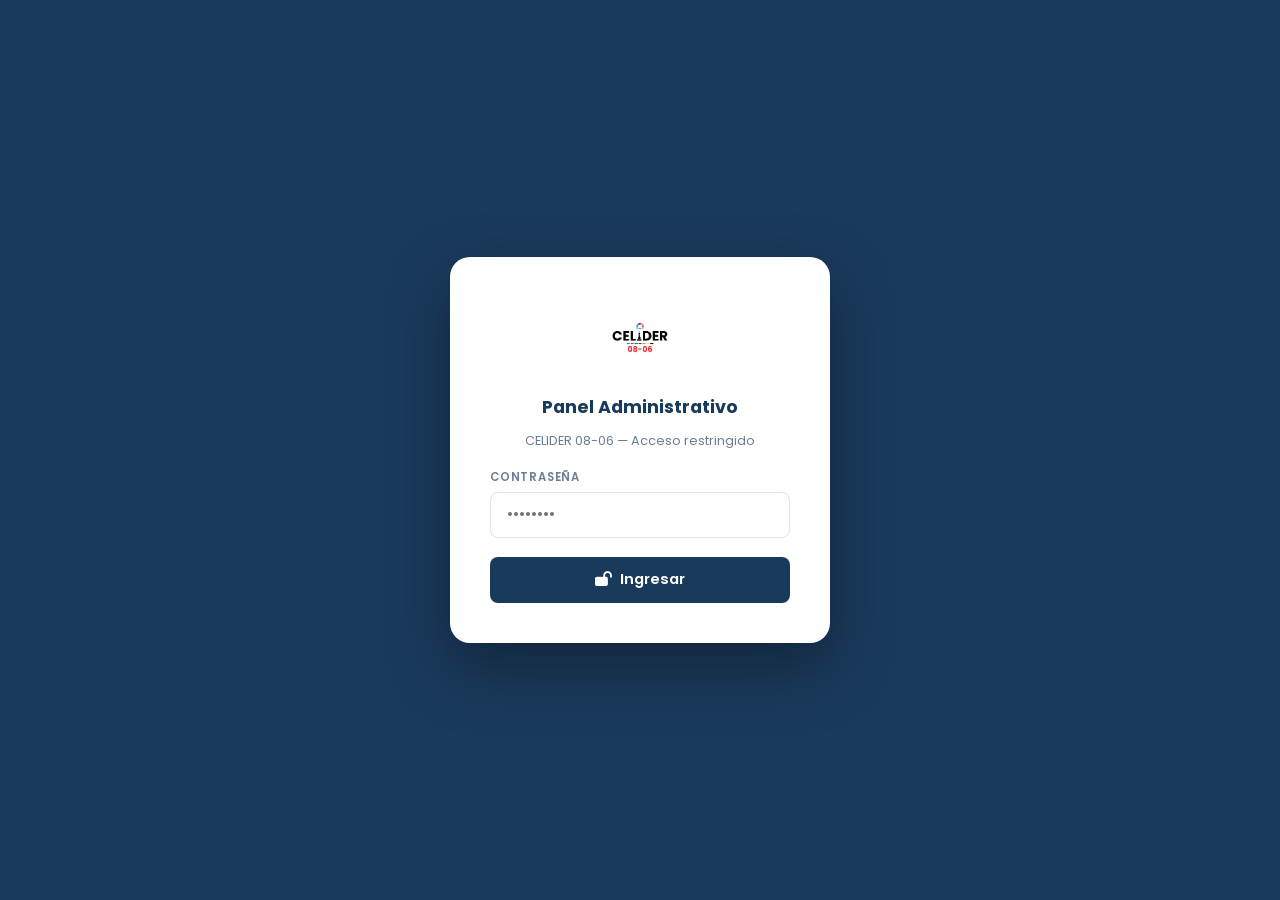
==== admin.html @ 50c0485f "Update admin.html" ====
<!DOCTYPE html>
<html lang="es">
<head>
  <meta charset="UTF-8" />
  <meta name="viewport" content="width=device-width, initial-scale=1.0" />
  <meta name="description" content="Panel Administrativo — CELIDER 08-06" />
  <title>Admin · CELIDER 08-06</title>

  <link rel="icon" type="image/png" href="logo.png" />
  <link rel="stylesheet" href="styles.css" />
  <link rel="stylesheet"
    href="https://cdnjs.cloudflare.com/ajax/libs/font-awesome/6.5.0/css/all.min.css"
    crossorigin="anonymous" referrerpolicy="no-referrer" />

  <style>
    /* ============================================================
       ADMIN — ESTILOS ESPECÍFICOS
       ============================================================ */

    /* ── PANTALLA DE LOGIN ─────────────────────────────────────── */
    #loginScreen {
      position: fixed; inset: 0;
      background: var(--primary);
      display: flex; align-items: center; justify-content: center;
      z-index: 9999;
      transition: opacity .4s ease;
    }
    #loginScreen.hidden { opacity: 0; pointer-events: none; }

    .login-box {
      background: #fff;
      border-radius: 20px;
      padding: 2.75rem 2.5rem 2.5rem;
      width: 100%;
      max-width: 380px;
      box-shadow: 0 24px 64px rgba(0,0,0,.35);
      display: flex;
      flex-direction: column;
      align-items: center;
      gap: 1.2rem;
    }

    .login-logo {
      height: 70px;
      object-fit: contain;
      margin-bottom: .25rem;
    }

    .login-box h2 {
      font-size: 1.1rem;
      font-weight: 700;
      color: var(--primary);
      text-align: center;
      margin: 0;
    }
    .login-box p {
      font-size: .8rem;
      color: var(--text-muted);
      text-align: center;
      margin-top: -.5rem;
    }

    .login-field {
      width: 100%;
      display: flex;
      flex-direction: column;
      gap: .4rem;
    }
    .login-field label {
      font-size: .72rem;
      font-weight: 600;
      color: var(--text-muted);
      letter-spacing: .07em;
      text-transform: uppercase;
    }
    .login-field input {
      width: 100%;
      padding: .7rem 1rem;
      border: 1.5px solid var(--border);
      border-radius: var(--radius-sm);
      font-family: 'Poppins', sans-serif;
      font-size: .9rem;
      color: var(--text-main);
      outline: none;
      transition: border-color var(--transition), box-shadow var(--transition);
    }
    .login-field input:focus {
      border-color: var(--primary-light);
      box-shadow: 0 0 0 3px rgba(37,88,160,.13);
    }

    .btn-login {
      width: 100%;
      padding: .78rem;
      background: var(--primary);
      color: #fff;
      border: none;
      border-radius: var(--radius-sm);
      font-family: 'Poppins', sans-serif;
      font-size: .92rem;
      font-weight: 600;
      cursor: pointer;
      transition: background var(--transition), transform var(--transition);
      display: flex; align-items: center; justify-content: center; gap: .5rem;
    }
    .btn-login:hover  { background: var(--primary-dark); transform: translateY(-1px); }
    .btn-login:active { transform: translateY(0); }

    .login-error {
      width: 100%;
      padding: .6rem 1rem;
      background: #fee2e2;
      border: 1px solid #fecaca;
      border-radius: var(--radius-sm);
      color: #991b1b;
      font-size: .8rem;
      font-weight: 500;
      display: none;
      align-items: center;
      gap: .5rem;
    }
    .login-error.visible { display: flex; }

    /* ── LAYOUT PRINCIPAL ──────────────────────────────────────── */
    #appShell { display: none; flex-direction: column; min-height: 100vh; }
    #appShell.visible { display: flex; }

    /* Badge admin en el header */
    .admin-badge {
      background: var(--accent);
      color: #fff;
      font-size: .62rem;
      font-weight: 700;
      padding: .18rem .6rem;
      border-radius: 20px;
      letter-spacing: .07em;
      text-transform: uppercase;
      flex-shrink: 0;
    }

    .btn-logout {
      padding: .42rem 1rem;
      border: 1.5px solid rgba(255,255,255,.3);
      border-radius: var(--radius-sm);
      background: transparent;
      color: rgba(255,255,255,.85);
      font-family: 'Poppins', sans-serif;
      font-size: .78rem;
      font-weight: 500;
      cursor: pointer;
      transition: all var(--transition);
      display: flex; align-items: center; gap: .35rem;
    }
    .btn-logout:hover { background: rgba(255,255,255,.15); color: #fff; }

    /* ── TABS ──────────────────────────────────────────────────── */
    .tabs-bar {
      background: var(--bg-card);
      border-bottom: 2px solid var(--border);
      padding: 0 2rem;
      display: flex;
      gap: 0;
      position: sticky;
      top: var(--header-h);
      z-index: 100;
    }

    .tab-btn {
      padding: 1rem 1.5rem;
      border: none;
      background: transparent;
      font-family: 'Poppins', sans-serif;
      font-size: .85rem;
      font-weight: 500;
      color: var(--text-muted);
      cursor: pointer;
      border-bottom: 3px solid transparent;
      margin-bottom: -2px;
      transition: color var(--transition), border-color var(--transition);
      display: flex; align-items: center; gap: .45rem;
      white-space: nowrap;
    }
    .tab-btn:hover { color: var(--primary); }
    .tab-btn.active { color: var(--primary); border-bottom-color: var(--primary); font-weight: 600; }

    .tab-content { display: none; }
    .tab-content.active { display: block; animation: fadeUp .35s ease both; }

    /* ── SECCIÓN GENERAL ───────────────────────────────────────── */
    .section-header {
      display: flex;
      align-items: center;
      justify-content: space-between;
      margin-bottom: 1.5rem;
      flex-wrap: wrap;
      gap: 1rem;
    }
    .section-header h3 {
      font-size: 1.15rem;
      font-weight: 700;
      color: var(--primary);
    }
    .section-header p { font-size: .83rem; color: var(--text-muted); margin-top: .1rem; }

    /* ── STATS CARDS ───────────────────────────────────────────── */
    .stats-grid {
      display: grid;
      grid-template-columns: repeat(auto-fill, minmax(200px, 1fr));
      gap: 1rem;
      margin-bottom: 2rem;
    }

    .stat-card {
      background: var(--bg-card);
      border: 1px solid var(--border);
      border-radius: var(--radius);
      padding: 1.35rem 1.5rem;
      display: flex;
      flex-direction: column;
      gap: .3rem;
      box-shadow: var(--shadow-sm);
    }
    .stat-card .stat-label {
      font-size: .72rem;
      font-weight: 600;
      color: var(--text-muted);
      text-transform: uppercase;
      letter-spacing: .07em;
    }
    .stat-card .stat-value {
      font-size: 1.9rem;
      font-weight: 700;
      color: var(--primary);
      line-height: 1.1;
    }
    .stat-card .stat-sub {
      font-size: .75rem;
      color: var(--text-muted);
    }
    .stat-card.accent .stat-value { color: var(--accent); }
    .stat-card.green  .stat-value { color: #16a34a; }
    .stat-card.red    .stat-value { color: #dc2626; }

    /* ── BARRA DE PROGRESO ─────────────────────────────────────── */
    .progress-bar-wrap {
      background: var(--bg);
      border-radius: 99px;
      height: 8px;
      overflow: hidden;
      margin-top: .35rem;
    }
    .progress-bar-fill {
      height: 100%;
      border-radius: 99px;
      background: linear-gradient(90deg, var(--primary-light), #22c55e);
      transition: width .6s ease;
    }

    /* ── TABLA ADMIN ───────────────────────────────────────────── */
    .admin-controls {
      background: var(--bg-card);
      border: 1px solid var(--border);
      border-radius: var(--radius);
      box-shadow: var(--shadow-sm);
      padding: 1.25rem 1.5rem;
      margin-bottom: 1.25rem;
      display: flex;
      gap: 1rem;
      align-items: center;
      flex-wrap: wrap;
    }

    .admin-controls .search-wrapper { flex: 1; min-width: 200px; }

    .badge-count {
      background: var(--primary);
      color: #fff;
      font-size: .7rem;
      font-weight: 700;
      padding: .18rem .6rem;
      border-radius: 20px;
    }

    /* Tabla delegados full */
    #delegadosTable thead th { white-space: nowrap; }
    #delegadosTable tbody td { font-size: .84rem; white-space: nowrap; }

    /* ── TABLA ASISTENCIA ──────────────────────────────────────── */
    .asistencia-table-wrap {
      background: var(--bg-card);
      border: 1px solid var(--border);
      border-radius: var(--radius);
      box-shadow: var(--shadow-sm);
      overflow: hidden;
    }

    .asistencia-scroll { overflow-x: auto; }

    #asistenciaTable thead th {
      white-space: nowrap;
      font-size: .7rem;
      max-width: 160px;
    }
    #asistenciaTable thead th.col-delegado {
      min-width: 220px;
      max-width: 260px;
      text-align: left;
    }
    #asistenciaTable thead th.col-taller {
      min-width: 130px;
      text-align: center;
    }
    #asistenciaTable thead th.col-pct {
      min-width: 80px;
      text-align: center;
    }

    #asistenciaTable tbody td { padding: .55rem .75rem; text-align: center; }
    #asistenciaTable tbody td:first-child { text-align: left; padding-left: 1.25rem; font-weight: 500; font-size: .86rem; }

    /* Celda de asistencia clickeable */
    .asistencia-cell {
      display: inline-flex;
      align-items: center;
      gap: .3rem;
      padding: .28rem .75rem;
      border-radius: 20px;
      font-size: .74rem;
      font-weight: 600;
      cursor: pointer;
      border: 2px solid transparent;
      transition: all var(--transition);
      user-select: none;
      min-width: 90px;
      justify-content: center;
    }
    .asistencia-cell:hover { filter: brightness(.92); transform: scale(1.03); }
    .asistencia-cell.estado-vacio    { background: var(--bg); color: var(--text-muted); border-color: var(--border); }
    .asistencia-cell.estado-presente { background: #dcfce7; color: #166534; border-color: #bbf7d0; }
    .asistencia-cell.estado-ausente  { background: #fee2e2; color: #991b1b; border-color: #fecaca; }
    .asistencia-cell.modified        { box-shadow: 0 0 0 3px rgba(234,179,8,.35); }

    /* Columna de % */
    .pct-cell { display: inline-flex; flex-direction: column; align-items: center; gap: .15rem; }
    .pct-cell .pct-num { font-size: .78rem; font-weight: 700; color: var(--primary); }
    .pct-cell .pct-bar { width: 50px; height: 5px; background: var(--border); border-radius: 99px; overflow: hidden; }
    .pct-cell .pct-fill { height: 100%; background: #22c55e; border-radius: 99px; }

    /* Toolbar guardar */
    .save-toolbar {
      background: var(--bg-card);
      border: 1px solid var(--border);
      border-radius: var(--radius);
      padding: 1rem 1.5rem;
      margin-bottom: 1.25rem;
      display: flex;
      align-items: center;
      justify-content: space-between;
      gap: 1rem;
      flex-wrap: wrap;
      box-shadow: var(--shadow-sm);
    }
    .save-toolbar p { font-size: .83rem; color: var(--text-muted); }
    .save-toolbar strong { color: var(--primary); }

    .btn-guardar {
      padding: .62rem 1.5rem;
      background: #16a34a;
      color: #fff;
      border: none;
      border-radius: var(--radius-sm);
      font-family: 'Poppins', sans-serif;
      font-size: .85rem;
      font-weight: 600;
      cursor: pointer;
      display: flex; align-items: center; gap: .45rem;
      transition: background var(--transition), transform var(--transition);
      white-space: nowrap;
    }
    .btn-guardar:hover  { background: #15803d; transform: translateY(-1px); }
    .btn-guardar:active { transform: translateY(0); }
    .btn-guardar:disabled { opacity: .5; cursor: not-allowed; transform: none; }

    .btn-recargar {
      padding: .55rem 1rem;
      border: 1.5px solid var(--border);
      border-radius: var(--radius-sm);
      background: transparent;
      color: var(--text-muted);
      font-family: 'Poppins', sans-serif;
      font-size: .82rem;
      font-weight: 500;
      cursor: pointer;
      transition: all var(--transition);
      display: flex; align-items: center; gap: .4rem;
    }
    .btn-recargar:hover { border-color: var(--primary-light); color: var(--primary); }

    /* Toast notificación */
    .toast {
      position: fixed;
      bottom: 2rem;
      right: 2rem;
      padding: .9rem 1.5rem;
      border-radius: var(--radius-sm);
      font-size: .85rem;
      font-weight: 500;
      color: #fff;
      z-index: 9000;
      display: flex;
      align-items: center;
      gap: .5rem;
      animation: slideInToast .3s ease both;
      max-width: 360px;
    }
    .toast.success { background: #16a34a; }
    .toast.error   { background: #dc2626; }
    .toast.info    { background: var(--primary); }
    @keyframes slideInToast {
      from { transform: translateY(20px); opacity: 0; }
      to   { transform: translateY(0);    opacity: 1; }
    }

    /* ── ESTADÍSTICAS ──────────────────────────────────────────── */
    .taller-stat-card {
      background: var(--bg-card);
      border: 1px solid var(--border);
      border-radius: var(--radius);
      padding: 1.5rem;
      box-shadow: var(--shadow-sm);
    }
    .taller-stat-header {
      display: flex;
      align-items: flex-start;
      justify-content: space-between;
      gap: 1rem;
      margin-bottom: 1rem;
    }
    .taller-stat-nombre {
      font-size: .9rem;
      font-weight: 600;
      color: var(--text-main);
      line-height: 1.4;
    }
    .taller-stat-pct {
      font-size: 1.6rem;
      font-weight: 700;
      color: var(--primary);
      white-space: nowrap;
    }
    .taller-stat-row {
      display: flex;
      align-items: center;
      justify-content: space-between;
      font-size: .78rem;
      color: var(--text-muted);
      margin-bottom: .5rem;
    }

    /* ── RESPONSIVE ────────────────────────────────────────────── */
    @media (max-width: 768px) {
      .tabs-bar { padding: 0 1rem; overflow-x: auto; }
      .tab-btn  { padding: .9rem 1rem; font-size: .8rem; }
      .main-content { padding: 1.5rem 1rem 3rem; }
      .save-toolbar { flex-direction: column; align-items: flex-start; }
      .section-header { flex-direction: column; align-items: flex-start; }
    }
    @media (max-width: 480px) {
      .login-box { margin: 1rem; padding: 2rem 1.5rem; }
      .stats-grid { grid-template-columns: 1fr 1fr; }
    }
  </style>
</head>
<body data-page="admin">

  <!-- ============================================================
       PANTALLA DE LOGIN
       ============================================================ -->
  <div id="loginScreen">
    <div class="login-box">
      <img src="logo.png" alt="Logo CELIDER" class="login-logo"
        onerror="this.style.display='none'" />
      <h2>Panel Administrativo</h2>
      <p>CELIDER 08-06 &mdash; Acceso restringido</p>

      <div class="login-error" id="loginError">
        <i class="fas fa-triangle-exclamation"></i>
        <span>Contraseña incorrecta. Intenta de nuevo.</span>
      </div>

      <div class="login-field">
        <label for="pwdInput">Contraseña</label>
        <input type="password" id="pwdInput" placeholder="••••••••" autocomplete="current-password" />
      </div>

      <button class="btn-login" id="btnLogin">
        <i class="fas fa-lock-open"></i> Ingresar
      </button>
    </div>
  </div>

  <!-- ============================================================
       APP SHELL (visible tras login)
       ============================================================ -->
  <div id="appShell">

    <!-- HEADER -->
    <header class="site-header">
      <div class="header-inner">
        <div class="header-logo-wrap">
          <img src="logo.png" alt="Logo PLE-RD" class="header-logo"
            onerror="this.style.display='none'; document.querySelector('.header-divider').style.display='none';" />
        </div>
        <div class="header-divider" aria-hidden="true"></div>
        <div class="header-titles">
          <h1>CELIDER 08-06</h1>
          <span>Panel Administrativo</span>
        </div>
        <div class="header-nav" style="gap:.6rem;">
          <span class="admin-badge"><i class="fas fa-shield-halved"></i> Admin</span>
          <a href="index.html" class="nav-link">
            <i class="fas fa-arrow-left"></i> Sitio público
          </a>
          <button class="btn-logout" id="btnLogout">
            <i class="fas fa-right-from-bracket"></i> Salir
          </button>
        </div>
      </div>
    </header>

    <!-- TABS -->
    <div class="tabs-bar">
      <button class="tab-btn active" data-tab="tab-delegados">
        <i class="fas fa-users"></i> Delegados
      </button>
      <button class="tab-btn" data-tab="tab-asistencia">
        <i class="fas fa-clipboard-check"></i> Asistencia
      </button>
      <button class="tab-btn" data-tab="tab-stats">
        <i class="fas fa-chart-bar"></i> Estadísticas
      </button>
    </div>

    <!-- MAIN -->
    <main class="main-content" style="flex:1;">

      <!-- ── TAB: DELEGADOS ───────────────────────────────────── -->
      <div id="tab-delegados" class="tab-content active">
        <div class="section-header">
          <div>
            <h3>Listado completo de delegados</h3>
            <p>Todos los campos del registro. Solo visible para administradores.</p>
          </div>
          <button class="btn-recargar" id="btnRecargarDelegados">
            <i class="fas fa-rotate-right"></i> Recargar
          </button>
        </div>

        <!-- Loading -->
        <div id="loadingDelegados" class="loading-state visible" role="status">
          <div class="spinner"></div><p>Cargando delegados…</p>
        </div>

        <!-- Controls -->
        <div class="admin-controls" id="controlsDelegados" style="display:none;">
          <div class="search-wrapper">
            <i class="fas fa-search search-icon"></i>
            <input type="search" id="searchDelegados" class="search-input"
              placeholder="Buscar delegado…" autocomplete="off" />
          </div>
          <span class="badge-count" id="countDelegados">0</span>
        </div>

        <!-- Tabla -->
        <div class="table-card" id="tableDelegadosWrap" style="display:none;">
          <div class="table-scroll">
            <table id="delegadosTable" aria-label="Delegados completo">
              <thead><tr id="delegadosHead"></tr></thead>
              <tbody id="delegadosBody"></tbody>
            </table>
          </div>
        </div>
      </div>

      <!-- ── TAB: ASISTENCIA ──────────────────────────────────── -->
      <div id="tab-asistencia" class="tab-content">
        <div class="section-header">
          <div>
            <h3>Registro de asistencia a talleres</h3>
            <p>Haz clic en una celda para cambiar el estado. Guarda al terminar.</p>
          </div>
          <div style="display:flex;gap:.6rem;flex-wrap:wrap;">
            <button class="btn-recargar" id="btnRecargarAsistencia">
              <i class="fas fa-rotate-right"></i> Recargar
            </button>
          </div>
        </div>

        <!-- Loading -->
        <div id="loadingAsistencia" class="loading-state visible" role="status">
          <div class="spinner"></div><p>Cargando asistencia…</p>
        </div>

        <!-- Toolbar guardar -->
        <div class="save-toolbar" id="saveToolbar" style="display:none;">
          <p>
            <strong id="pendingCount">0</strong> cambios pendientes &mdash; haz clic en una celda para alternar estado.
            <br><span style="font-size:.75rem;">
              <span style="display:inline-block;width:10px;height:10px;background:#22c55e;border-radius:50%;margin-right:.3rem;"></span>Presente
              <span style="display:inline-block;width:10px;height:10px;background:#ef4444;border-radius:50%;margin:0 .3rem 0 .8rem;"></span>Ausente
              <span style="display:inline-block;width:10px;height:10px;background:#9ca3af;border-radius:50%;margin:0 .3rem 0 .8rem;"></span>Sin registrar
            </span>
          </p>
          <div style="display:flex;gap:.6rem;">
            <button class="btn-recargar" id="btnDescartarCambios">
              <i class="fas fa-xmark"></i> Descartar
            </button>
            <button class="btn-guardar" id="btnGuardar" disabled>
              <i class="fas fa-floppy-disk"></i> Guardar cambios
            </button>
          </div>
        </div>

        <!-- Search asistencia -->
        <div class="admin-controls" id="controlsAsistencia" style="display:none;">
          <div class="search-wrapper">
            <i class="fas fa-search search-icon"></i>
            <input type="search" id="searchAsistencia" class="search-input"
              placeholder="Buscar delegado en la tabla…" autocomplete="off" />
          </div>
          <span class="badge-count" id="countAsistencia">0</span>
        </div>

        <!-- Tabla asistencia -->
        <div class="asistencia-table-wrap" id="asistenciaWrap" style="display:none;">
          <div class="asistencia-scroll">
            <table id="asistenciaTable" aria-label="Asistencia a talleres">
              <thead><tr id="asistenciaHead"></tr></thead>
              <tbody id="asistenciaBody"></tbody>
            </table>
          </div>
        </div>
      </div>

      <!-- ── TAB: ESTADÍSTICAS ────────────────────────────────── -->
      <div id="tab-stats" class="tab-content">
        <div class="section-header">
          <div>
            <h3>Estadísticas de asistencia</h3>
            <p>Resumen por taller y por delegado.</p>
          </div>
          <button class="btn-recargar" id="btnRecargarStats">
            <i class="fas fa-rotate-right"></i> Recargar
          </button>
        </div>

        <div id="loadingStats" class="loading-state visible" role="status">
          <div class="spinner"></div><p>Calculando estadísticas…</p>
        </div>

        <div id="statsContent" style="display:none;">
          <!-- Cards resumen -->
          <div class="stats-grid" id="statsCards"></div>

          <!-- Por taller -->
          <h4 style="font-size:.9rem;font-weight:700;color:var(--primary);margin-bottom:1rem;">Por taller</h4>
          <div class="talleres-grid" id="statsTalleres" style="margin-bottom:2rem;"></div>

          <!-- Top delegados tabla -->
          <h4 style="font-size:.9rem;font-weight:700;color:var(--primary);margin-bottom:1rem;">Asistencia por delegado</h4>
          <div class="table-card">
            <div class="table-scroll">
              <table aria-label="Asistencia por delegado">
                <thead>
                  <tr>
                    <th scope="col">#</th>
                    <th scope="col">Delegado</th>
                    <th scope="col">Presentes</th>
                    <th scope="col">Ausentes</th>
                    <th scope="col">% Asistencia</th>
                  </tr>
                </thead>
                <tbody id="statsDelegados"></tbody>
              </table>
            </div>
          </div>
        </div>
      </div>

    </main><!-- /main-content -->

    <footer class="site-footer">
      <p>CELIDER 08-06 &mdash; Panel Administrativo &copy; 2026</p>
    </footer>

  </div><!-- /appShell -->

  <!-- ============================================================
       SCRIPT
       ============================================================ -->
  <script src="script.js"></script>
</body>
</html>
---- styles.css ----
/* ============================================================
   styles.css — Panel de Consulta PLE-RD
   Diseño: Institucional · Poppins · Paleta azul-slate
   ============================================================ */

@import url('https://fonts.googleapis.com/css2?family=Poppins:wght@300;400;500;600;700&display=swap');

/* === VARIABLES === */
:root {
  --primary:       #1a3a5c;
  --primary-dark:  #122840;
  --primary-light: #2558a0;
  --accent:        #e8a020;
  --accent-soft:   #fdf3e3;
  --bg:            #f4f6fa;
  --bg-card:       #ffffff;
  --text-main:     #1c2b3a;
  --text-muted:    #6b7e93;
  --border:        #dce4ef;
  --shadow-sm:     0 2px 8px rgba(26,58,92,.08);
  --shadow-md:     0 8px 28px rgba(26,58,92,.15);
  --radius:        14px;
  --radius-sm:     8px;
  --transition:    .22s cubic-bezier(.4,0,.2,1);
  --header-h:      84px;
}

/* === RESET === */
*, *::before, *::after { box-sizing: border-box; margin: 0; padding: 0; }
html { font-size: 16px; scroll-behavior: smooth; }
body {
  font-family: 'Poppins', sans-serif;
  background: var(--bg);
  color: var(--text-main);
  min-height: 100vh;
  display: flex;
  flex-direction: column;
}

/* ============================================================
   HEADER
   ============================================================ */
.site-header {
  background: var(--primary);
  color: #fff;
  position: sticky;
  top: 0;
  z-index: 200;
  box-shadow: 0 2px 16px rgba(26,58,92,.3);
}

.header-inner {
  max-width: 1280px;
  margin: 0 auto;
  height: var(--header-h);
  display: flex;
  align-items: center;
  gap: 1.2rem;
  padding: 0 2rem;
}

/* --- Logo --- */
.header-logo-wrap {
  display: flex;
  align-items: center;
  flex-shrink: 0;
}

.header-logo {
  height: 64px;
  width: auto;
  object-fit: contain;
  filter: brightness(0) invert(1);
  display: block;
  transition: opacity var(--transition);
}

.header-logo:hover { opacity: .85; }

/* Separador vertical */
.header-divider {
  width: 1px;
  height: 42px;
  background: rgba(255,255,255,.22);
  flex-shrink: 0;
}

/* --- Títulos --- */
.header-titles {
  display: flex;
  flex-direction: column;
  gap: .12rem;
  min-width: 0;
  flex: 1;
}

.header-titles h1 {
  font-size: 1rem;
  font-weight: 700;
  letter-spacing: .01em;
  line-height: 1.25;
  white-space: nowrap;
  overflow: hidden;
  text-overflow: ellipsis;
}

.header-titles span {
  font-size: .7rem;
  font-weight: 400;
  opacity: .65;
  letter-spacing: .08em;
  text-transform: uppercase;
  white-space: nowrap;
}

/* --- Nav desktop --- */
.header-nav {
  display: flex;
  align-items: center;
  gap: .35rem;
  flex-shrink: 0;
}

.nav-link {
  color: rgba(255,255,255,.78);
  text-decoration: none;
  font-size: .83rem;
  font-weight: 500;
  padding: .5rem 1rem;
  border-radius: var(--radius-sm);
  transition: background var(--transition), color var(--transition);
  letter-spacing: .02em;
  display: flex;
  align-items: center;
  gap: .45rem;
  white-space: nowrap;
}

.nav-link:hover { background: rgba(255,255,255,.13); color: #fff; }
.nav-link.active {
  background: rgba(255,255,255,.18);
  color: #fff;
  font-weight: 600;
}

/* --- Hamburguesa (oculta en desktop) --- */
.hamburger {
  display: none;
  flex-direction: column;
  justify-content: center;
  align-items: center;
  gap: 5px;
  width: 44px;
  height: 44px;
  background: rgba(255,255,255,.1);
  border: 1.5px solid rgba(255,255,255,.2);
  border-radius: var(--radius-sm);
  cursor: pointer;
  flex-shrink: 0;
  transition: background var(--transition);
  padding: 0;
}

.hamburger:hover { background: rgba(255,255,255,.2); }

.hamburger span {
  display: block;
  width: 20px;
  height: 2px;
  background: #fff;
  border-radius: 2px;
  transition: transform .3s ease, opacity .3s ease;
  transform-origin: center;
}

.hamburger.open span:nth-child(1) { transform: translateY(7px) rotate(45deg); }
.hamburger.open span:nth-child(2) { opacity: 0; transform: scaleX(0); }
.hamburger.open span:nth-child(3) { transform: translateY(-7px) rotate(-45deg); }

/* --- Menú móvil desplegable --- */
.mobile-nav {
  display: none;
  background: var(--primary-dark);
  border-top: 1px solid rgba(255,255,255,.1);
  overflow: hidden;
  max-height: 0;
  transition: max-height .35s cubic-bezier(.4,0,.2,1);
}

.mobile-nav.open { max-height: 300px; }

.mobile-nav-inner {
  max-width: 1280px;
  margin: 0 auto;
  padding: .75rem 1.5rem 1.25rem;
  display: flex;
  flex-direction: column;
  gap: .3rem;
}

.mobile-nav .nav-link {
  font-size: .9rem;
  padding: .7rem 1rem;
  border-radius: var(--radius-sm);
  border: 1px solid rgba(255,255,255,.08);
  justify-content: flex-start;
}

.mobile-nav .nav-link.active {
  background: rgba(255,255,255,.14);
  border-color: rgba(255,255,255,.2);
}

/* ============================================================
   MAIN CONTENT
   ============================================================ */
.main-content {
  flex: 1;
  max-width: 1280px;
  width: 100%;
  margin: 0 auto;
  padding: 2.5rem 2rem 4rem;
}

/* === HERO === */
.page-hero {
  margin-bottom: 2rem;
  animation: fadeUp .5s ease both;
}

.page-hero h2 {
  font-size: 1.6rem;
  font-weight: 700;
  color: var(--primary);
  margin-bottom: .3rem;
}

.page-hero p {
  font-size: .9rem;
  color: var(--text-muted);
}

/* ============================================================
   PANEL DE CONTROLES
   ============================================================ */
.controls-card {
  background: var(--bg-card);
  border-radius: var(--radius);
  box-shadow: var(--shadow-sm);
  border: 1px solid var(--border);
  padding: 1.5rem 1.75rem;
  margin-bottom: 1.75rem;
  animation: fadeUp .55s .08s ease both;
}

.controls-grid {
  display: grid;
  grid-template-columns: 1fr 1fr auto;
  gap: 1rem;
  align-items: end;
}

.field-group {
  display: flex;
  flex-direction: column;
  gap: .4rem;
}

.field-group label {
  font-size: .72rem;
  font-weight: 600;
  color: var(--text-muted);
  letter-spacing: .07em;
  text-transform: uppercase;
}

.search-input,
.filter-select {
  width: 100%;
  padding: .68rem 1rem;
  border: 1.5px solid var(--border);
  border-radius: var(--radius-sm);
  font-family: 'Poppins', sans-serif;
  font-size: .88rem;
  color: var(--text-main);
  background: var(--bg);
  outline: none;
  transition: border-color var(--transition), box-shadow var(--transition), background var(--transition);
  appearance: none;
  -webkit-appearance: none;
}

.search-input:focus,
.filter-select:focus {
  border-color: var(--primary-light);
  box-shadow: 0 0 0 3px rgba(37,88,160,.12);
  background: #fff;
}

.search-wrapper { position: relative; }
.search-wrapper .search-icon {
  position: absolute;
  left: .9rem;
  top: 50%;
  transform: translateY(-50%);
  color: var(--text-muted);
  font-size: .85rem;
  pointer-events: none;
}
.search-wrapper .search-input { padding-left: 2.5rem; }

.select-wrapper { position: relative; }
.select-wrapper::after {
  content: '\f078';
  font-family: 'Font Awesome 6 Free';
  font-weight: 900;
  font-size: .6rem;
  position: absolute;
  right: 1rem;
  top: 50%;
  transform: translateY(-50%);
  color: var(--text-muted);
  pointer-events: none;
}

.btn-clear {
  padding: .68rem 1.25rem;
  border: 1.5px solid var(--border);
  border-radius: var(--radius-sm);
  background: transparent;
  font-family: 'Poppins', sans-serif;
  font-size: .82rem;
  font-weight: 500;
  color: var(--text-muted);
  cursor: pointer;
  white-space: nowrap;
  transition: all var(--transition);
  display: flex;
  align-items: center;
  gap: .4rem;
  height: 42px;
}

.btn-clear:hover {
  border-color: var(--primary-light);
  color: var(--primary-light);
  background: rgba(37,88,160,.06);
}

/* ============================================================
   STATS BAR
   ============================================================ */
.stats-bar {
  display: flex;
  align-items: center;
  justify-content: space-between;
  margin-bottom: 1rem;
  animation: fadeUp .6s .14s ease both;
}

.results-count { font-size: .82rem; color: var(--text-muted); }
.results-count strong { color: var(--primary); font-weight: 600; }

.sort-toggle { display: flex; gap: .4rem; }

.sort-btn {
  padding: .42rem .9rem;
  border: 1.5px solid var(--border);
  border-radius: var(--radius-sm);
  background: transparent;
  font-family: 'Poppins', sans-serif;
  font-size: .78rem;
  font-weight: 500;
  color: var(--text-muted);
  cursor: pointer;
  transition: all var(--transition);
  display: flex;
  align-items: center;
  gap: .3rem;
}

.sort-btn:hover { border-color: var(--primary-light); color: var(--primary); }
.sort-btn.active { background: var(--primary); border-color: var(--primary); color: #fff; }

/* ============================================================
   TABLA
   ============================================================ */
.table-card {
  background: var(--bg-card);
  border-radius: var(--radius);
  box-shadow: var(--shadow-sm);
  border: 1px solid var(--border);
  overflow: hidden;
  animation: fadeUp .65s .18s ease both;
}

.table-scroll { overflow-x: auto; }

table { width: 100%; border-collapse: collapse; }

thead { background: var(--primary); }

thead th {
  color: rgba(255,255,255,.9);
  font-size: .73rem;
  font-weight: 600;
  letter-spacing: .09em;
  text-transform: uppercase;
  padding: 1rem 1.5rem;
  text-align: left;
  white-space: nowrap;
}
thead th:first-child { padding-left: 1.75rem; }

tbody tr {
  border-bottom: 1px solid var(--border);
  transition: background var(--transition);
  animation: rowIn .3s ease both;
}
tbody tr:last-child { border-bottom: none; }
tbody tr:hover { background: #f0f5ff; }

tbody td {
  padding: .9rem 1.5rem;
  font-size: .88rem;
  color: var(--text-main);
  vertical-align: middle;
}
tbody td:first-child { padding-left: 1.75rem; }

.row-num {
  display: inline-flex;
  align-items: center;
  justify-content: center;
  width: 26px;
  height: 26px;
  background: var(--bg);
  border: 1px solid var(--border);
  border-radius: 50%;
  font-size: .7rem;
  font-weight: 600;
  color: var(--text-muted);
  margin-right: .6rem;
  flex-shrink: 0;
}

.nombre-cell { display: flex; align-items: center; font-weight: 500; }

.centro-badge {
  display: inline-flex;
  align-items: center;
  gap: .35rem;
  padding: .28rem .8rem;
  background: var(--accent-soft);
  color: #7a4d00;
  border-radius: 20px;
  font-size: .78rem;
  font-weight: 500;
  border: 1px solid #f0d9a0;
  max-width: 100%;
}

/* ============================================================
   ESTADOS
   ============================================================ */
.loading-state,
.empty-state {
  display: none;
  flex-direction: column;
  align-items: center;
  padding: 4.5rem 2rem;
  color: var(--text-muted);
  gap: 1.1rem;
}
.loading-state.visible,
.empty-state.visible { display: flex; }

.spinner {
  width: 42px;
  height: 42px;
  border: 3px solid var(--border);
  border-top-color: var(--primary-light);
  border-radius: 50%;
  animation: spin .8s linear infinite;
}

.loading-state p,
.empty-state p { font-size: .9rem; font-weight: 500; }
.empty-state i { font-size: 2.6rem; opacity: .3; }
.empty-state span { font-size: .8rem; }

/* ============================================================
   FOOTER
   ============================================================ */
.site-footer {
  background: var(--primary-dark);
  color: rgba(255,255,255,.5);
  text-align: center;
  padding: 1.3rem;
  font-size: .74rem;
  letter-spacing: .04em;
  margin-top: auto;
}

/* ============================================================
   ANIMACIONES
   ============================================================ */
@keyframes fadeUp {
  from { opacity: 0; transform: translateY(16px); }
  to   { opacity: 1; transform: translateY(0); }
}
@keyframes spin { to { transform: rotate(360deg); } }
@keyframes rowIn {
  from { opacity: 0; transform: translateX(-6px); }
  to   { opacity: 1; transform: translateX(0); }
}

/* ============================================================
   RESPONSIVE — TABLET (≤ 960px)
   ============================================================ */
@media (max-width: 960px) {
  :root { --header-h: 72px; }

  .header-inner { padding: 0 1.5rem; }
  .header-logo  { height: 54px; }

  /* Ocultar nav desktop, mostrar hamburguesa */
  .header-nav { display: none; }
  .hamburger  { display: flex; }
  .mobile-nav { display: block; }

  .controls-grid { grid-template-columns: 1fr 1fr; }
  .controls-grid > .field-group:last-child {
    grid-column: span 2;
  }
  .btn-clear { width: 100%; justify-content: center; }
}

/* ============================================================
   RESPONSIVE — MÓVIL (≤ 600px)
   ============================================================ */
@media (max-width: 600px) {
  :root { --header-h: 64px; }

  .header-inner  { padding: 0 1rem; gap: .7rem; }
  .header-logo   { height: 44px; }
  .header-divider { height: 30px; }
  .header-titles h1 { font-size: .86rem; }
  .header-titles span { display: none; }

  .main-content  { padding: 1.4rem 1rem 3rem; }
  .page-hero h2  { font-size: 1.25rem; }
  .controls-card { padding: 1rem; }

  .controls-grid {
    grid-template-columns: 1fr;
  }
  .controls-grid > .field-group:last-child { grid-column: 1; }

  .stats-bar { flex-direction: column; align-items: flex-start; gap: .75rem; }

  thead th, tbody td { padding: .75rem .85rem; }
  thead th:first-child, tbody td:first-child { padding-left: .85rem; }

  .centro-badge { font-size: .72rem; padding: .22rem .65rem; }
  .mobile-nav-inner { padding: .6rem 1rem 1rem; }
}
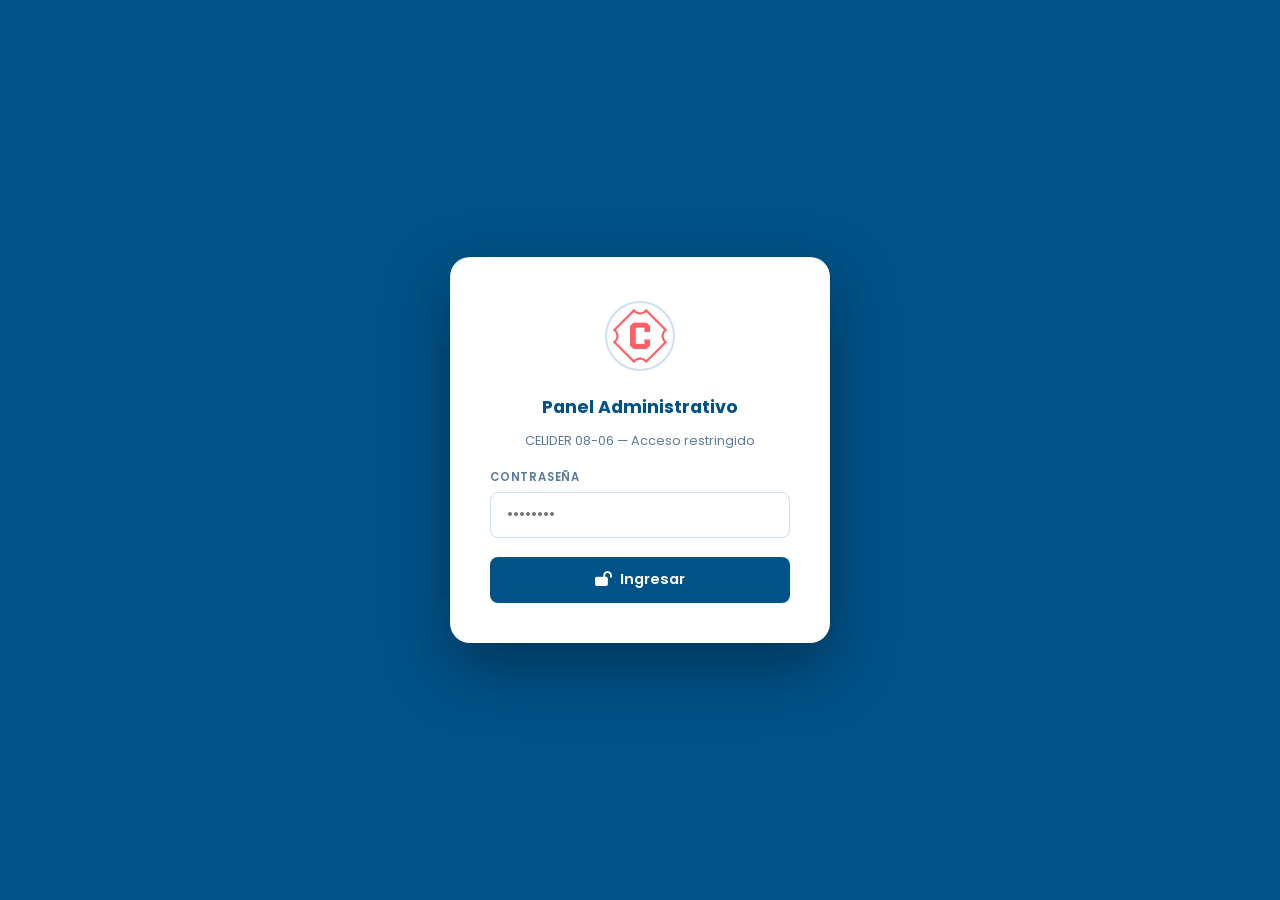
==== commit a95f90b7: "Add files via upload" ====
--- a/admin.html
+++ b/admin.html
@@ -42,8 +42,11 @@
 
     .login-logo {
       height: 70px;
+      width: 70px;
       object-fit: contain;
       margin-bottom: .25rem;
+      border-radius: 50%;
+      border: 2px solid var(--border);
     }
 
     .login-box h2 {
@@ -297,14 +300,16 @@
     .asistencia-scroll { overflow-x: auto; }
 
     #asistenciaTable thead th {
+      white-space: normal;
+      word-break: break-word;
+      font-size: .7rem;
+      max-width: 140px;
+    }
+    #asistenciaTable thead th.col-delegado {
+      min-width: 180px;
+      max-width: 220px;
+      text-align: left;
       white-space: nowrap;
-      font-size: .7rem;
-      max-width: 160px;
-    }
-    #asistenciaTable thead th.col-delegado {
-      min-width: 220px;
-      max-width: 260px;
-      text-align: left;
     }
     #asistenciaTable thead th.col-taller {
       min-width: 130px;
@@ -316,7 +321,16 @@
     }
 
     #asistenciaTable tbody td { padding: .55rem .75rem; text-align: center; }
-    #asistenciaTable tbody td:first-child { text-align: left; padding-left: 1.25rem; font-weight: 500; font-size: .86rem; }
+    #asistenciaTable tbody td:first-child {
+      text-align: left;
+      padding-left: 1.25rem;
+      font-weight: 500;
+      font-size: .86rem;
+      max-width: 220px;
+      overflow: hidden;
+      text-overflow: ellipsis;
+      white-space: nowrap;
+    }
 
     /* Celda de asistencia clickeable */
     .asistencia-cell {
@@ -338,6 +352,7 @@
     .asistencia-cell.estado-vacio    { background: var(--bg); color: var(--text-muted); border-color: var(--border); }
     .asistencia-cell.estado-presente { background: #dcfce7; color: #166534; border-color: #bbf7d0; }
     .asistencia-cell.estado-ausente  { background: #fee2e2; color: #991b1b; border-color: #fecaca; }
+    .asistencia-cell.estado-excusa   { background: #fef9c3; color: #854d0e; border-color: #fde68a; }
     .asistencia-cell.modified        { box-shadow: 0 0 0 3px rgba(234,179,8,.35); }
 
     /* Columna de % */
@@ -455,6 +470,325 @@
       font-size: .78rem;
       color: var(--text-muted);
       margin-bottom: .5rem;
+    }
+
+    /* ── DOCUMENTOS ADMIN ──────────────────────────────────────── */
+
+    /* Grid de tarjetas de selección de taller */
+    #docsList {
+      display: grid;
+      grid-template-columns: repeat(auto-fill, minmax(280px, 1fr));
+      gap: .85rem;
+      margin-bottom: 1.5rem;
+    }
+
+    .docs-taller-select-card {
+      background: var(--bg-card);
+      border: 1.5px solid var(--border);
+      border-radius: var(--radius);
+      box-shadow: var(--shadow-sm);
+      padding: 1.05rem 1.25rem;
+      display: flex;
+      align-items: center;
+      gap: .9rem;
+      cursor: pointer;
+      transition: border-color var(--transition), box-shadow var(--transition), background var(--transition);
+      animation: fadeUp .3s ease both;
+    }
+    .docs-taller-select-card:hover {
+      border-color: var(--primary-light);
+      box-shadow: var(--shadow-md);
+      background: #f5f8ff;
+    }
+    .docs-taller-select-card.selected {
+      border-color: var(--primary);
+      background: #eef3fb;
+      box-shadow: 0 0 0 3px rgba(37,88,160,.1);
+    }
+
+    .docs-taller-select-icon {
+      width: 40px;
+      height: 40px;
+      border-radius: var(--radius-sm);
+      background: rgba(26,58,92,.08);
+      display: flex;
+      align-items: center;
+      justify-content: center;
+      font-size: .95rem;
+      color: var(--primary-light);
+      flex-shrink: 0;
+    }
+    .docs-taller-select-card.selected .docs-taller-select-icon {
+      background: var(--primary);
+      color: #fff;
+    }
+
+    .docs-taller-select-info {
+      flex: 1;
+      min-width: 0;
+      display: flex;
+      flex-direction: column;
+      gap: .1rem;
+    }
+    .docs-taller-select-num {
+      font-size: .65rem;
+      font-weight: 700;
+      letter-spacing: .08em;
+      text-transform: uppercase;
+      color: var(--text-muted);
+    }
+    .docs-taller-select-name {
+      font-size: .84rem;
+      font-weight: 600;
+      color: var(--text-main);
+      white-space: nowrap;
+      overflow: hidden;
+      text-overflow: ellipsis;
+    }
+
+    .docs-count-badge {
+      display: inline-flex;
+      align-items: center;
+      justify-content: center;
+      min-width: 24px;
+      height: 24px;
+      padding: 0 .5rem;
+      border-radius: 99px;
+      font-size: .7rem;
+      font-weight: 700;
+      background: var(--primary);
+      color: #fff;
+      flex-shrink: 0;
+    }
+    .docs-taller-select-card:not(.selected) .docs-count-badge {
+      background: var(--bg);
+      color: var(--text-muted);
+      border: 1px solid var(--border);
+    }
+
+    .docs-taller-select-arrow {
+      font-size: .7rem;
+      color: var(--text-muted);
+      transition: transform var(--transition), color var(--transition);
+    }
+    .docs-taller-select-card.selected .docs-taller-select-arrow {
+      color: var(--primary);
+      transform: rotate(90deg);
+    }
+
+    /* Panel de detalle (aparece debajo de la grid) */
+    .docs-detail-panel {
+      background: var(--bg-card);
+      border: 1.5px solid var(--primary);
+      border-radius: var(--radius);
+      box-shadow: var(--shadow-md);
+      overflow: hidden;
+      animation: fadeUp .3s ease both;
+      margin-top: .5rem;
+    }
+
+    .docs-detail-header {
+      display: flex;
+      align-items: center;
+      justify-content: space-between;
+      gap: 1rem;
+      padding: 1.1rem 1.5rem;
+      background: var(--primary);
+      color: #fff;
+    }
+
+    .docs-detail-title {
+      display: flex;
+      align-items: center;
+      gap: .75rem;
+    }
+
+    .docs-detail-icon {
+      width: 38px;
+      height: 38px;
+      border-radius: var(--radius-sm);
+      background: rgba(255,255,255,.15);
+      display: flex;
+      align-items: center;
+      justify-content: center;
+      font-size: .9rem;
+      flex-shrink: 0;
+    }
+
+    .docs-detail-label {
+      font-size: .65rem;
+      font-weight: 600;
+      letter-spacing: .08em;
+      text-transform: uppercase;
+      opacity: .7;
+    }
+    .docs-detail-name {
+      font-size: .95rem;
+      font-weight: 700;
+    }
+
+    .docs-detail-close {
+      width: 34px;
+      height: 34px;
+      border-radius: var(--radius-sm);
+      border: 1.5px solid rgba(255,255,255,.25);
+      background: transparent;
+      color: #fff;
+      font-size: .85rem;
+      cursor: pointer;
+      display: flex;
+      align-items: center;
+      justify-content: center;
+      flex-shrink: 0;
+      transition: background var(--transition);
+    }
+    .docs-detail-close:hover { background: rgba(255,255,255,.2); }
+
+    .docs-detail-links {
+      padding: .9rem 1.5rem 0;
+      min-height: 48px;
+    }
+
+    .docs-detail-divider {
+      height: 1px;
+      background: var(--border);
+      margin: .5rem 0 0;
+    }
+
+    /* Formulario de agregar dentro del panel */
+    .docs-add-form {
+      padding: 1.25rem 1.5rem 1.5rem;
+      background: rgba(26,58,92,.025);
+      border-top: 1px solid var(--border);
+    }
+
+    .docs-add-form-title {
+      font-size: .82rem;
+      font-weight: 700;
+      color: var(--primary);
+      margin-bottom: .9rem;
+      display: flex;
+      align-items: center;
+      gap: .4rem;
+    }
+
+    .docs-add-fields {
+      display: grid;
+      grid-template-columns: 1fr 1fr;
+      gap: .85rem;
+      margin-bottom: .9rem;
+    }
+
+    .docs-add-actions {
+      display: flex;
+      align-items: center;
+      justify-content: flex-end;
+      gap: .75rem;
+    }
+
+    .docs-form-error {
+      display: flex;
+      align-items: center;
+      gap: .4rem;
+      font-size: .78rem;
+      color: #991b1b;
+      background: #fee2e2;
+      border: 1px solid #fecaca;
+      border-radius: var(--radius-sm);
+      padding: .45rem .85rem;
+      flex: 1;
+    }
+
+    /* Items de documento dentro del panel */
+    .doc-item {
+      display: flex;
+      align-items: center;
+      gap: .75rem;
+      padding: .65rem 0;
+      border-bottom: 1px solid var(--border);
+    }
+    .doc-item:last-of-type { border-bottom: none; }
+
+    .doc-item-icon {
+      width: 32px;
+      height: 32px;
+      border-radius: var(--radius-sm);
+      background: rgba(26,58,92,.07);
+      display: flex;
+      align-items: center;
+      justify-content: center;
+      flex-shrink: 0;
+      font-size: .78rem;
+      color: var(--primary-light);
+    }
+
+    .doc-item-info { flex: 1; min-width: 0; }
+    .doc-item-titulo {
+      font-size: .84rem;
+      font-weight: 600;
+      color: var(--text-main);
+      white-space: nowrap;
+      overflow: hidden;
+      text-overflow: ellipsis;
+    }
+    .doc-item-url {
+      font-size: .72rem;
+      color: var(--text-muted);
+      white-space: nowrap;
+      overflow: hidden;
+      text-overflow: ellipsis;
+      max-width: 360px;
+    }
+
+    .doc-item-actions { display: flex; gap: .4rem; flex-shrink: 0; }
+
+    .btn-doc-open {
+      padding: .3rem .7rem;
+      border: 1.5px solid var(--primary-light);
+      border-radius: var(--radius-sm);
+      background: transparent;
+      color: var(--primary-light);
+      font-size: .74rem;
+      font-weight: 600;
+      cursor: pointer;
+      text-decoration: none;
+      display: flex;
+      align-items: center;
+      gap: .3rem;
+      font-family: 'Poppins', sans-serif;
+      transition: all var(--transition);
+      white-space: nowrap;
+    }
+    .btn-doc-open:hover { background: var(--primary); color: #fff; border-color: var(--primary); }
+
+    .btn-doc-delete {
+      padding: .3rem .7rem;
+      border: 1.5px solid #fecaca;
+      border-radius: var(--radius-sm);
+      background: transparent;
+      color: #dc2626;
+      font-size: .74rem;
+      font-weight: 600;
+      cursor: pointer;
+      display: flex;
+      align-items: center;
+      gap: .3rem;
+      font-family: 'Poppins', sans-serif;
+      transition: all var(--transition);
+    }
+    .btn-doc-delete:hover { background: #fee2e2; border-color: #dc2626; }
+
+    .doc-empty-msg {
+      padding: .6rem 0;
+      font-size: .8rem;
+      color: var(--text-muted);
+      font-style: italic;
+    }
+
+    @media (max-width: 768px) {
+      #docsList { grid-template-columns: 1fr; }
+      .docs-add-fields { grid-template-columns: 1fr; }
+      .doc-item-url { display: none; }
     }
 
     /* ── RESPONSIVE ────────────────────────────────────────────── */
@@ -538,6 +872,9 @@
       </button>
       <button class="tab-btn" data-tab="tab-stats">
         <i class="fas fa-chart-bar"></i> Estadísticas
+      </button>
+      <button class="tab-btn" data-tab="tab-documentos">
+        <i class="fas fa-folder-open"></i> Documentos
       </button>
     </div>
 
@@ -677,6 +1014,7 @@
                     <th scope="col">Delegado</th>
                     <th scope="col">Presentes</th>
                     <th scope="col">Ausentes</th>
+                    <th scope="col">Excusas</th>
                     <th scope="col">% Asistencia</th>
                   </tr>
                 </thead>
@@ -687,6 +1025,30 @@
         </div>
       </div>
 
+      <!-- ── TAB: DOCUMENTOS ────────────────────────────────── -->
+      <div id="tab-documentos" class="tab-content">
+        <div class="section-header">
+          <div>
+            <h3>Materiales por taller</h3>
+            <p>Selecciona un taller para gestionar sus enlaces de documentos.</p>
+          </div>
+          <button class="btn-recargar" id="btnRecargarDocs">
+            <i class="fas fa-rotate-right"></i> Recargar
+          </button>
+        </div>
+
+        <!-- Loading -->
+        <div id="loadingDocs" class="loading-state visible" role="status">
+          <div class="spinner"></div><p>Cargando documentos…</p>
+        </div>
+
+        <!-- Contenedor: lista de talleres + panel detalle (se inyecta vía JS) -->
+        <div id="docsFormCard" style="display:none;"></div>
+        <div id="docsListWrap" style="display:none;">
+          <div id="docsList"></div>
+        </div>
+      </div>
+
     </main><!-- /main-content -->
 
     <footer class="site-footer">
@@ -700,4 +1062,4 @@
        ============================================================ -->
   <script src="script.js"></script>
 </body>
-</html>
+</html>
--- a/styles.css
+++ b/styles.css
@@ -7,18 +7,18 @@
 
 /* === VARIABLES === */
 :root {
-  --primary:       #1a3a5c;
-  --primary-dark:  #122840;
-  --primary-light: #2558a0;
-  --accent:        #e8a020;
-  --accent-soft:   #fdf3e3;
-  --bg:            #f4f6fa;
+  --primary:       #005288;   /* Dusk Blue */
+  --primary-dark:  #002247;   /* Prussian Blue */
+  --primary-light: #0090e0;   /* Brilliant Azure */
+  --accent:        #e84545;   /* R08 — coral red */
+  --accent-soft:   #fdeaea;
+  --bg:            #f0f6fc;
   --bg-card:       #ffffff;
   --text-main:     #1c2b3a;
-  --text-muted:    #6b7e93;
-  --border:        #dce4ef;
-  --shadow-sm:     0 2px 8px rgba(26,58,92,.08);
-  --shadow-md:     0 8px 28px rgba(26,58,92,.15);
+  --text-muted:    #5a7a9a;
+  --border:        #ccdff0;
+  --shadow-sm:     0 2px 8px rgba(0,34,71,.08);
+  --shadow-md:     0 8px 28px rgba(0,34,71,.16);
   --radius:        14px;
   --radius-sm:     8px;
   --transition:    .22s cubic-bezier(.4,0,.2,1);
@@ -64,13 +64,18 @@
   display: flex;
   align-items: center;
   flex-shrink: 0;
+  width: 56px;
+  height: 56px;
+  border-radius: 50%;
+  overflow: hidden;
+  background: #fff;
+  box-shadow: 0 0 0 2px rgba(255,255,255,.25);
 }
 
 .header-logo {
-  height: 64px;
-  width: auto;
+  height: 100%;
+  width: 100%;
   object-fit: contain;
-  filter: brightness(0) invert(1);
   display: block;
   transition: opacity var(--transition);
 }
@@ -451,13 +456,55 @@
   align-items: center;
   gap: .35rem;
   padding: .28rem .8rem;
-  background: var(--accent-soft);
-  color: #7a4d00;
+  background: #e8f4fd;
+  color: #00538b;
   border-radius: 20px;
   font-size: .78rem;
   font-weight: 500;
-  border: 1px solid #f0d9a0;
+  border: 1px solid #b8d9f0;
   max-width: 100%;
+}
+
+/* ============================================================
+   CORREO ELECTRÓNICO
+   ============================================================ */
+.correo-cell { max-width: 260px; }
+
+.correo-link {
+  display: inline-flex;
+  align-items: center;
+  gap: .45rem;
+  color: var(--primary-light);
+  text-decoration: none;
+  font-size: .82rem;
+  font-weight: 500;
+  transition: color var(--transition);
+  min-width: 0;
+}
+.correo-link:hover { color: var(--primary); }
+.correo-link i { flex-shrink: 0; font-size: .78rem; }
+
+.correo-text {
+  white-space: nowrap;
+  overflow: hidden;
+  text-overflow: ellipsis;
+  max-width: 210px;
+  display: inline-block;
+}
+
+/* En móvil: ocultar texto, mostrar solo el icono como botón */
+@media (max-width: 600px) {
+  .correo-text { display: none; }
+  .correo-link {
+    width: 32px;
+    height: 32px;
+    justify-content: center;
+    background: rgba(37,88,160,.08);
+    border-radius: 50%;
+    border: 1px solid rgba(37,88,160,.18);
+  }
+  .correo-link i { font-size: .85rem; }
+  .correo-cell { width: 44px; text-align: center; }
 }
 
 /* ============================================================
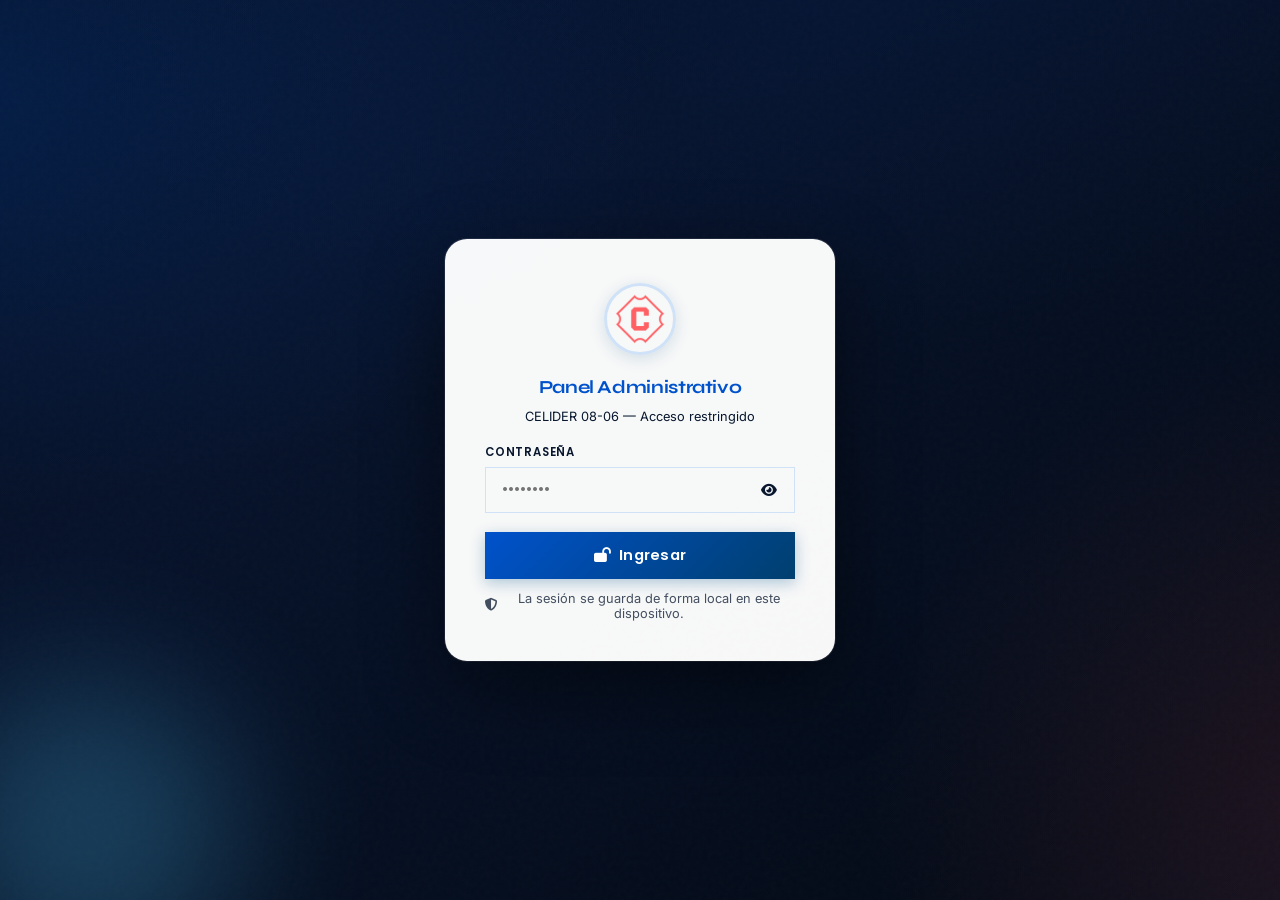
==== commit eafce599: "Add files via upload" ====
--- a/admin.html
+++ b/admin.html
@@ -1,1065 +1,1234 @@
-<!DOCTYPE html>
-<html lang="es">
-<head>
-  <meta charset="UTF-8" />
-  <meta name="viewport" content="width=device-width, initial-scale=1.0" />
-  <meta name="description" content="Panel Administrativo — CELIDER 08-06" />
-  <title>Admin · CELIDER 08-06</title>
-
-  <link rel="icon" type="image/png" href="logo.png" />
-  <link rel="stylesheet" href="styles.css" />
-  <link rel="stylesheet"
-    href="https://cdnjs.cloudflare.com/ajax/libs/font-awesome/6.5.0/css/all.min.css"
-    crossorigin="anonymous" referrerpolicy="no-referrer" />
-
-  <style>
-    /* ============================================================
-       ADMIN — ESTILOS ESPECÍFICOS
-       ============================================================ */
-
-    /* ── PANTALLA DE LOGIN ─────────────────────────────────────── */
-    #loginScreen {
-      position: fixed; inset: 0;
-      background: var(--primary);
-      display: flex; align-items: center; justify-content: center;
-      z-index: 9999;
-      transition: opacity .4s ease;
-    }
-    #loginScreen.hidden { opacity: 0; pointer-events: none; }
-
-    .login-box {
-      background: #fff;
-      border-radius: 20px;
-      padding: 2.75rem 2.5rem 2.5rem;
-      width: 100%;
-      max-width: 380px;
-      box-shadow: 0 24px 64px rgba(0,0,0,.35);
-      display: flex;
-      flex-direction: column;
-      align-items: center;
-      gap: 1.2rem;
-    }
-
-    .login-logo {
-      height: 70px;
-      width: 70px;
-      object-fit: contain;
-      margin-bottom: .25rem;
-      border-radius: 50%;
-      border: 2px solid var(--border);
-    }
-
-    .login-box h2 {
-      font-size: 1.1rem;
-      font-weight: 700;
-      color: var(--primary);
-      text-align: center;
-      margin: 0;
-    }
-    .login-box p {
-      font-size: .8rem;
-      color: var(--text-muted);
-      text-align: center;
-      margin-top: -.5rem;
-    }
-
-    .login-field {
-      width: 100%;
-      display: flex;
-      flex-direction: column;
-      gap: .4rem;
-    }
-    .login-field label {
-      font-size: .72rem;
-      font-weight: 600;
-      color: var(--text-muted);
-      letter-spacing: .07em;
-      text-transform: uppercase;
-    }
-    .login-field input {
-      width: 100%;
-      padding: .7rem 1rem;
-      border: 1.5px solid var(--border);
-      border-radius: var(--radius-sm);
-      font-family: 'Poppins', sans-serif;
-      font-size: .9rem;
-      color: var(--text-main);
-      outline: none;
-      transition: border-color var(--transition), box-shadow var(--transition);
-    }
-    .login-field input:focus {
-      border-color: var(--primary-light);
-      box-shadow: 0 0 0 3px rgba(37,88,160,.13);
-    }
-
-    .btn-login {
-      width: 100%;
-      padding: .78rem;
-      background: var(--primary);
-      color: #fff;
-      border: none;
-      border-radius: var(--radius-sm);
-      font-family: 'Poppins', sans-serif;
-      font-size: .92rem;
-      font-weight: 600;
-      cursor: pointer;
-      transition: background var(--transition), transform var(--transition);
-      display: flex; align-items: center; justify-content: center; gap: .5rem;
-    }
-    .btn-login:hover  { background: var(--primary-dark); transform: translateY(-1px); }
-    .btn-login:active { transform: translateY(0); }
-
-    .login-error {
-      width: 100%;
-      padding: .6rem 1rem;
-      background: #fee2e2;
-      border: 1px solid #fecaca;
-      border-radius: var(--radius-sm);
-      color: #991b1b;
-      font-size: .8rem;
-      font-weight: 500;
-      display: none;
-      align-items: center;
-      gap: .5rem;
-    }
-    .login-error.visible { display: flex; }
-
-    /* ── LAYOUT PRINCIPAL ──────────────────────────────────────── */
-    #appShell { display: none; flex-direction: column; min-height: 100vh; }
-    #appShell.visible { display: flex; }
-
-    /* Badge admin en el header */
-    .admin-badge {
-      background: var(--accent);
-      color: #fff;
-      font-size: .62rem;
-      font-weight: 700;
-      padding: .18rem .6rem;
-      border-radius: 20px;
-      letter-spacing: .07em;
-      text-transform: uppercase;
-      flex-shrink: 0;
-    }
-
-    .btn-logout {
-      padding: .42rem 1rem;
-      border: 1.5px solid rgba(255,255,255,.3);
-      border-radius: var(--radius-sm);
-      background: transparent;
-      color: rgba(255,255,255,.85);
-      font-family: 'Poppins', sans-serif;
-      font-size: .78rem;
-      font-weight: 500;
-      cursor: pointer;
-      transition: all var(--transition);
-      display: flex; align-items: center; gap: .35rem;
-    }
-    .btn-logout:hover { background: rgba(255,255,255,.15); color: #fff; }
-
-    /* ── TABS ──────────────────────────────────────────────────── */
-    .tabs-bar {
-      background: var(--bg-card);
-      border-bottom: 2px solid var(--border);
-      padding: 0 2rem;
-      display: flex;
-      gap: 0;
-      position: sticky;
-      top: var(--header-h);
-      z-index: 100;
-    }
-
-    .tab-btn {
-      padding: 1rem 1.5rem;
-      border: none;
-      background: transparent;
-      font-family: 'Poppins', sans-serif;
-      font-size: .85rem;
-      font-weight: 500;
-      color: var(--text-muted);
-      cursor: pointer;
-      border-bottom: 3px solid transparent;
-      margin-bottom: -2px;
-      transition: color var(--transition), border-color var(--transition);
-      display: flex; align-items: center; gap: .45rem;
-      white-space: nowrap;
-    }
-    .tab-btn:hover { color: var(--primary); }
-    .tab-btn.active { color: var(--primary); border-bottom-color: var(--primary); font-weight: 600; }
-
-    .tab-content { display: none; }
-    .tab-content.active { display: block; animation: fadeUp .35s ease both; }
-
-    /* ── SECCIÓN GENERAL ───────────────────────────────────────── */
-    .section-header {
-      display: flex;
-      align-items: center;
-      justify-content: space-between;
-      margin-bottom: 1.5rem;
-      flex-wrap: wrap;
-      gap: 1rem;
-    }
-    .section-header h3 {
-      font-size: 1.15rem;
-      font-weight: 700;
-      color: var(--primary);
-    }
-    .section-header p { font-size: .83rem; color: var(--text-muted); margin-top: .1rem; }
-
-    /* ── STATS CARDS ───────────────────────────────────────────── */
-    .stats-grid {
-      display: grid;
-      grid-template-columns: repeat(auto-fill, minmax(200px, 1fr));
-      gap: 1rem;
-      margin-bottom: 2rem;
-    }
-
-    .stat-card {
-      background: var(--bg-card);
-      border: 1px solid var(--border);
-      border-radius: var(--radius);
-      padding: 1.35rem 1.5rem;
-      display: flex;
-      flex-direction: column;
-      gap: .3rem;
-      box-shadow: var(--shadow-sm);
-    }
-    .stat-card .stat-label {
-      font-size: .72rem;
-      font-weight: 600;
-      color: var(--text-muted);
-      text-transform: uppercase;
-      letter-spacing: .07em;
-    }
-    .stat-card .stat-value {
-      font-size: 1.9rem;
-      font-weight: 700;
-      color: var(--primary);
-      line-height: 1.1;
-    }
-    .stat-card .stat-sub {
-      font-size: .75rem;
-      color: var(--text-muted);
-    }
-    .stat-card.accent .stat-value { color: var(--accent); }
-    .stat-card.green  .stat-value { color: #16a34a; }
-    .stat-card.red    .stat-value { color: #dc2626; }
-
-    /* ── BARRA DE PROGRESO ─────────────────────────────────────── */
-    .progress-bar-wrap {
-      background: var(--bg);
-      border-radius: 99px;
-      height: 8px;
-      overflow: hidden;
-      margin-top: .35rem;
-    }
-    .progress-bar-fill {
-      height: 100%;
-      border-radius: 99px;
-      background: linear-gradient(90deg, var(--primary-light), #22c55e);
-      transition: width .6s ease;
-    }
-
-    /* ── TABLA ADMIN ───────────────────────────────────────────── */
-    .admin-controls {
-      background: var(--bg-card);
-      border: 1px solid var(--border);
-      border-radius: var(--radius);
-      box-shadow: var(--shadow-sm);
-      padding: 1.25rem 1.5rem;
-      margin-bottom: 1.25rem;
-      display: flex;
-      gap: 1rem;
-      align-items: center;
-      flex-wrap: wrap;
-    }
-
-    .admin-controls .search-wrapper { flex: 1; min-width: 200px; }
-
-    .badge-count {
-      background: var(--primary);
-      color: #fff;
-      font-size: .7rem;
-      font-weight: 700;
-      padding: .18rem .6rem;
-      border-radius: 20px;
-    }
-
-    /* Tabla delegados full */
-    #delegadosTable thead th { white-space: nowrap; }
-    #delegadosTable tbody td { font-size: .84rem; white-space: nowrap; }
-
-    /* ── TABLA ASISTENCIA ──────────────────────────────────────── */
-    .asistencia-table-wrap {
-      background: var(--bg-card);
-      border: 1px solid var(--border);
-      border-radius: var(--radius);
-      box-shadow: var(--shadow-sm);
-      overflow: hidden;
-    }
-
-    .asistencia-scroll { overflow-x: auto; }
-
-    #asistenciaTable thead th {
-      white-space: normal;
-      word-break: break-word;
-      font-size: .7rem;
-      max-width: 140px;
-    }
-    #asistenciaTable thead th.col-delegado {
-      min-width: 180px;
-      max-width: 220px;
-      text-align: left;
-      white-space: nowrap;
-    }
-    #asistenciaTable thead th.col-taller {
-      min-width: 130px;
-      text-align: center;
-    }
-    #asistenciaTable thead th.col-pct {
-      min-width: 80px;
-      text-align: center;
-    }
-
-    #asistenciaTable tbody td { padding: .55rem .75rem; text-align: center; }
-    #asistenciaTable tbody td:first-child {
-      text-align: left;
-      padding-left: 1.25rem;
-      font-weight: 500;
-      font-size: .86rem;
-      max-width: 220px;
-      overflow: hidden;
-      text-overflow: ellipsis;
-      white-space: nowrap;
-    }
-
-    /* Celda de asistencia clickeable */
-    .asistencia-cell {
-      display: inline-flex;
-      align-items: center;
-      gap: .3rem;
-      padding: .28rem .75rem;
-      border-radius: 20px;
-      font-size: .74rem;
-      font-weight: 600;
-      cursor: pointer;
-      border: 2px solid transparent;
-      transition: all var(--transition);
-      user-select: none;
-      min-width: 90px;
-      justify-content: center;
-    }
-    .asistencia-cell:hover { filter: brightness(.92); transform: scale(1.03); }
-    .asistencia-cell.estado-vacio    { background: var(--bg); color: var(--text-muted); border-color: var(--border); }
-    .asistencia-cell.estado-presente { background: #dcfce7; color: #166534; border-color: #bbf7d0; }
-    .asistencia-cell.estado-ausente  { background: #fee2e2; color: #991b1b; border-color: #fecaca; }
-    .asistencia-cell.estado-excusa   { background: #fef9c3; color: #854d0e; border-color: #fde68a; }
-    .asistencia-cell.modified        { box-shadow: 0 0 0 3px rgba(234,179,8,.35); }
-
-    /* Columna de % */
-    .pct-cell { display: inline-flex; flex-direction: column; align-items: center; gap: .15rem; }
-    .pct-cell .pct-num { font-size: .78rem; font-weight: 700; color: var(--primary); }
-    .pct-cell .pct-bar { width: 50px; height: 5px; background: var(--border); border-radius: 99px; overflow: hidden; }
-    .pct-cell .pct-fill { height: 100%; background: #22c55e; border-radius: 99px; }
-
-    /* Toolbar guardar */
-    .save-toolbar {
-      background: var(--bg-card);
-      border: 1px solid var(--border);
-      border-radius: var(--radius);
-      padding: 1rem 1.5rem;
-      margin-bottom: 1.25rem;
-      display: flex;
-      align-items: center;
-      justify-content: space-between;
-      gap: 1rem;
-      flex-wrap: wrap;
-      box-shadow: var(--shadow-sm);
-    }
-    .save-toolbar p { font-size: .83rem; color: var(--text-muted); }
-    .save-toolbar strong { color: var(--primary); }
-
-    .btn-guardar {
-      padding: .62rem 1.5rem;
-      background: #16a34a;
-      color: #fff;
-      border: none;
-      border-radius: var(--radius-sm);
-      font-family: 'Poppins', sans-serif;
-      font-size: .85rem;
-      font-weight: 600;
-      cursor: pointer;
-      display: flex; align-items: center; gap: .45rem;
-      transition: background var(--transition), transform var(--transition);
-      white-space: nowrap;
-    }
-    .btn-guardar:hover  { background: #15803d; transform: translateY(-1px); }
-    .btn-guardar:active { transform: translateY(0); }
-    .btn-guardar:disabled { opacity: .5; cursor: not-allowed; transform: none; }
-
-    .btn-recargar {
-      padding: .55rem 1rem;
-      border: 1.5px solid var(--border);
-      border-radius: var(--radius-sm);
-      background: transparent;
-      color: var(--text-muted);
-      font-family: 'Poppins', sans-serif;
-      font-size: .82rem;
-      font-weight: 500;
-      cursor: pointer;
-      transition: all var(--transition);
-      display: flex; align-items: center; gap: .4rem;
-    }
-    .btn-recargar:hover { border-color: var(--primary-light); color: var(--primary); }
-
-    /* Toast notificación */
-    .toast {
-      position: fixed;
-      bottom: 2rem;
-      right: 2rem;
-      padding: .9rem 1.5rem;
-      border-radius: var(--radius-sm);
-      font-size: .85rem;
-      font-weight: 500;
-      color: #fff;
-      z-index: 9000;
-      display: flex;
-      align-items: center;
-      gap: .5rem;
-      animation: slideInToast .3s ease both;
-      max-width: 360px;
-    }
-    .toast.success { background: #16a34a; }
-    .toast.error   { background: #dc2626; }
-    .toast.info    { background: var(--primary); }
-    @keyframes slideInToast {
-      from { transform: translateY(20px); opacity: 0; }
-      to   { transform: translateY(0);    opacity: 1; }
-    }
-
-    /* ── ESTADÍSTICAS ──────────────────────────────────────────── */
-    .taller-stat-card {
-      background: var(--bg-card);
-      border: 1px solid var(--border);
-      border-radius: var(--radius);
-      padding: 1.5rem;
-      box-shadow: var(--shadow-sm);
-    }
-    .taller-stat-header {
-      display: flex;
-      align-items: flex-start;
-      justify-content: space-between;
-      gap: 1rem;
-      margin-bottom: 1rem;
-    }
-    .taller-stat-nombre {
-      font-size: .9rem;
-      font-weight: 600;
-      color: var(--text-main);
-      line-height: 1.4;
-    }
-    .taller-stat-pct {
-      font-size: 1.6rem;
-      font-weight: 700;
-      color: var(--primary);
-      white-space: nowrap;
-    }
-    .taller-stat-row {
-      display: flex;
-      align-items: center;
-      justify-content: space-between;
-      font-size: .78rem;
-      color: var(--text-muted);
-      margin-bottom: .5rem;
-    }
-
-    /* ── DOCUMENTOS ADMIN ──────────────────────────────────────── */
-
-    /* Grid de tarjetas de selección de taller */
-    #docsList {
-      display: grid;
-      grid-template-columns: repeat(auto-fill, minmax(280px, 1fr));
-      gap: .85rem;
-      margin-bottom: 1.5rem;
-    }
-
-    .docs-taller-select-card {
-      background: var(--bg-card);
-      border: 1.5px solid var(--border);
-      border-radius: var(--radius);
-      box-shadow: var(--shadow-sm);
-      padding: 1.05rem 1.25rem;
-      display: flex;
-      align-items: center;
-      gap: .9rem;
-      cursor: pointer;
-      transition: border-color var(--transition), box-shadow var(--transition), background var(--transition);
-      animation: fadeUp .3s ease both;
-    }
-    .docs-taller-select-card:hover {
-      border-color: var(--primary-light);
-      box-shadow: var(--shadow-md);
-      background: #f5f8ff;
-    }
-    .docs-taller-select-card.selected {
-      border-color: var(--primary);
-      background: #eef3fb;
-      box-shadow: 0 0 0 3px rgba(37,88,160,.1);
-    }
-
-    .docs-taller-select-icon {
-      width: 40px;
-      height: 40px;
-      border-radius: var(--radius-sm);
-      background: rgba(26,58,92,.08);
-      display: flex;
-      align-items: center;
-      justify-content: center;
-      font-size: .95rem;
-      color: var(--primary-light);
-      flex-shrink: 0;
-    }
-    .docs-taller-select-card.selected .docs-taller-select-icon {
-      background: var(--primary);
-      color: #fff;
-    }
-
-    .docs-taller-select-info {
-      flex: 1;
-      min-width: 0;
-      display: flex;
-      flex-direction: column;
-      gap: .1rem;
-    }
-    .docs-taller-select-num {
-      font-size: .65rem;
-      font-weight: 700;
-      letter-spacing: .08em;
-      text-transform: uppercase;
-      color: var(--text-muted);
-    }
-    .docs-taller-select-name {
-      font-size: .84rem;
-      font-weight: 600;
-      color: var(--text-main);
-      white-space: nowrap;
-      overflow: hidden;
-      text-overflow: ellipsis;
-    }
-
-    .docs-count-badge {
-      display: inline-flex;
-      align-items: center;
-      justify-content: center;
-      min-width: 24px;
-      height: 24px;
-      padding: 0 .5rem;
-      border-radius: 99px;
-      font-size: .7rem;
-      font-weight: 700;
-      background: var(--primary);
-      color: #fff;
-      flex-shrink: 0;
-    }
-    .docs-taller-select-card:not(.selected) .docs-count-badge {
-      background: var(--bg);
-      color: var(--text-muted);
-      border: 1px solid var(--border);
-    }
-
-    .docs-taller-select-arrow {
-      font-size: .7rem;
-      color: var(--text-muted);
-      transition: transform var(--transition), color var(--transition);
-    }
-    .docs-taller-select-card.selected .docs-taller-select-arrow {
-      color: var(--primary);
-      transform: rotate(90deg);
-    }
-
-    /* Panel de detalle (aparece debajo de la grid) */
-    .docs-detail-panel {
-      background: var(--bg-card);
-      border: 1.5px solid var(--primary);
-      border-radius: var(--radius);
-      box-shadow: var(--shadow-md);
-      overflow: hidden;
-      animation: fadeUp .3s ease both;
-      margin-top: .5rem;
-    }
-
-    .docs-detail-header {
-      display: flex;
-      align-items: center;
-      justify-content: space-between;
-      gap: 1rem;
-      padding: 1.1rem 1.5rem;
-      background: var(--primary);
-      color: #fff;
-    }
-
-    .docs-detail-title {
-      display: flex;
-      align-items: center;
-      gap: .75rem;
-    }
-
-    .docs-detail-icon {
-      width: 38px;
-      height: 38px;
-      border-radius: var(--radius-sm);
-      background: rgba(255,255,255,.15);
-      display: flex;
-      align-items: center;
-      justify-content: center;
-      font-size: .9rem;
-      flex-shrink: 0;
-    }
-
-    .docs-detail-label {
-      font-size: .65rem;
-      font-weight: 600;
-      letter-spacing: .08em;
-      text-transform: uppercase;
-      opacity: .7;
-    }
-    .docs-detail-name {
-      font-size: .95rem;
-      font-weight: 700;
-    }
-
-    .docs-detail-close {
-      width: 34px;
-      height: 34px;
-      border-radius: var(--radius-sm);
-      border: 1.5px solid rgba(255,255,255,.25);
-      background: transparent;
-      color: #fff;
-      font-size: .85rem;
-      cursor: pointer;
-      display: flex;
-      align-items: center;
-      justify-content: center;
-      flex-shrink: 0;
-      transition: background var(--transition);
-    }
-    .docs-detail-close:hover { background: rgba(255,255,255,.2); }
-
-    .docs-detail-links {
-      padding: .9rem 1.5rem 0;
-      min-height: 48px;
-    }
-
-    .docs-detail-divider {
-      height: 1px;
-      background: var(--border);
-      margin: .5rem 0 0;
-    }
-
-    /* Formulario de agregar dentro del panel */
-    .docs-add-form {
-      padding: 1.25rem 1.5rem 1.5rem;
-      background: rgba(26,58,92,.025);
-      border-top: 1px solid var(--border);
-    }
-
-    .docs-add-form-title {
-      font-size: .82rem;
-      font-weight: 700;
-      color: var(--primary);
-      margin-bottom: .9rem;
-      display: flex;
-      align-items: center;
-      gap: .4rem;
-    }
-
-    .docs-add-fields {
-      display: grid;
-      grid-template-columns: 1fr 1fr;
-      gap: .85rem;
-      margin-bottom: .9rem;
-    }
-
-    .docs-add-actions {
-      display: flex;
-      align-items: center;
-      justify-content: flex-end;
-      gap: .75rem;
-    }
-
-    .docs-form-error {
-      display: flex;
-      align-items: center;
-      gap: .4rem;
-      font-size: .78rem;
-      color: #991b1b;
-      background: #fee2e2;
-      border: 1px solid #fecaca;
-      border-radius: var(--radius-sm);
-      padding: .45rem .85rem;
-      flex: 1;
-    }
-
-    /* Items de documento dentro del panel */
-    .doc-item {
-      display: flex;
-      align-items: center;
-      gap: .75rem;
-      padding: .65rem 0;
-      border-bottom: 1px solid var(--border);
-    }
-    .doc-item:last-of-type { border-bottom: none; }
-
-    .doc-item-icon {
-      width: 32px;
-      height: 32px;
-      border-radius: var(--radius-sm);
-      background: rgba(26,58,92,.07);
-      display: flex;
-      align-items: center;
-      justify-content: center;
-      flex-shrink: 0;
-      font-size: .78rem;
-      color: var(--primary-light);
-    }
-
-    .doc-item-info { flex: 1; min-width: 0; }
-    .doc-item-titulo {
-      font-size: .84rem;
-      font-weight: 600;
-      color: var(--text-main);
-      white-space: nowrap;
-      overflow: hidden;
-      text-overflow: ellipsis;
-    }
-    .doc-item-url {
-      font-size: .72rem;
-      color: var(--text-muted);
-      white-space: nowrap;
-      overflow: hidden;
-      text-overflow: ellipsis;
-      max-width: 360px;
-    }
-
-    .doc-item-actions { display: flex; gap: .4rem; flex-shrink: 0; }
-
-    .btn-doc-open {
-      padding: .3rem .7rem;
-      border: 1.5px solid var(--primary-light);
-      border-radius: var(--radius-sm);
-      background: transparent;
-      color: var(--primary-light);
-      font-size: .74rem;
-      font-weight: 600;
-      cursor: pointer;
-      text-decoration: none;
-      display: flex;
-      align-items: center;
-      gap: .3rem;
-      font-family: 'Poppins', sans-serif;
-      transition: all var(--transition);
-      white-space: nowrap;
-    }
-    .btn-doc-open:hover { background: var(--primary); color: #fff; border-color: var(--primary); }
-
-    .btn-doc-delete {
-      padding: .3rem .7rem;
-      border: 1.5px solid #fecaca;
-      border-radius: var(--radius-sm);
-      background: transparent;
-      color: #dc2626;
-      font-size: .74rem;
-      font-weight: 600;
-      cursor: pointer;
-      display: flex;
-      align-items: center;
-      gap: .3rem;
-      font-family: 'Poppins', sans-serif;
-      transition: all var(--transition);
-    }
-    .btn-doc-delete:hover { background: #fee2e2; border-color: #dc2626; }
-
-    .doc-empty-msg {
-      padding: .6rem 0;
-      font-size: .8rem;
-      color: var(--text-muted);
-      font-style: italic;
-    }
-
-    @media (max-width: 768px) {
-      #docsList { grid-template-columns: 1fr; }
-      .docs-add-fields { grid-template-columns: 1fr; }
-      .doc-item-url { display: none; }
-    }
-
-    /* ── RESPONSIVE ────────────────────────────────────────────── */
-    @media (max-width: 768px) {
-      .tabs-bar { padding: 0 1rem; overflow-x: auto; }
-      .tab-btn  { padding: .9rem 1rem; font-size: .8rem; }
-      .main-content { padding: 1.5rem 1rem 3rem; }
-      .save-toolbar { flex-direction: column; align-items: flex-start; }
-      .section-header { flex-direction: column; align-items: flex-start; }
-    }
-    @media (max-width: 480px) {
-      .login-box { margin: 1rem; padding: 2rem 1.5rem; }
-      .stats-grid { grid-template-columns: 1fr 1fr; }
-    }
-  </style>
-</head>
-<body data-page="admin">
-
-  <!-- ============================================================
-       PANTALLA DE LOGIN
-       ============================================================ -->
-  <div id="loginScreen">
-    <div class="login-box">
-      <img src="logo.png" alt="Logo CELIDER" class="login-logo"
-        onerror="this.style.display='none'" />
-      <h2>Panel Administrativo</h2>
-      <p>CELIDER 08-06 &mdash; Acceso restringido</p>
-
-      <div class="login-error" id="loginError">
-        <i class="fas fa-triangle-exclamation"></i>
-        <span>Contraseña incorrecta. Intenta de nuevo.</span>
-      </div>
-
-      <div class="login-field">
-        <label for="pwdInput">Contraseña</label>
-        <input type="password" id="pwdInput" placeholder="••••••••" autocomplete="current-password" />
-      </div>
-
-      <button class="btn-login" id="btnLogin">
-        <i class="fas fa-lock-open"></i> Ingresar
-      </button>
-    </div>
-  </div>
-
-  <!-- ============================================================
-       APP SHELL (visible tras login)
-       ============================================================ -->
-  <div id="appShell">
-
-    <!-- HEADER -->
-    <header class="site-header">
-      <div class="header-inner">
-        <div class="header-logo-wrap">
-          <img src="logo.png" alt="Logo PLE-RD" class="header-logo"
-            onerror="this.style.display='none'; document.querySelector('.header-divider').style.display='none';" />
-        </div>
-        <div class="header-divider" aria-hidden="true"></div>
-        <div class="header-titles">
-          <h1>CELIDER 08-06</h1>
-          <span>Panel Administrativo</span>
-        </div>
-        <div class="header-nav" style="gap:.6rem;">
-          <span class="admin-badge"><i class="fas fa-shield-halved"></i> Admin</span>
-          <a href="index.html" class="nav-link">
-            <i class="fas fa-arrow-left"></i> Sitio público
-          </a>
-          <button class="btn-logout" id="btnLogout">
-            <i class="fas fa-right-from-bracket"></i> Salir
-          </button>
-        </div>
-      </div>
-    </header>
-
-    <!-- TABS -->
-    <div class="tabs-bar">
-      <button class="tab-btn active" data-tab="tab-delegados">
-        <i class="fas fa-users"></i> Delegados
-      </button>
-      <button class="tab-btn" data-tab="tab-asistencia">
-        <i class="fas fa-clipboard-check"></i> Asistencia
-      </button>
-      <button class="tab-btn" data-tab="tab-stats">
-        <i class="fas fa-chart-bar"></i> Estadísticas
-      </button>
-      <button class="tab-btn" data-tab="tab-documentos">
-        <i class="fas fa-folder-open"></i> Documentos
-      </button>
-    </div>
-
-    <!-- MAIN -->
-    <main class="main-content" style="flex:1;">
-
-      <!-- ── TAB: DELEGADOS ───────────────────────────────────── -->
-      <div id="tab-delegados" class="tab-content active">
-        <div class="section-header">
-          <div>
-            <h3>Listado completo de delegados</h3>
-            <p>Todos los campos del registro. Solo visible para administradores.</p>
-          </div>
-          <button class="btn-recargar" id="btnRecargarDelegados">
-            <i class="fas fa-rotate-right"></i> Recargar
-          </button>
-        </div>
-
-        <!-- Loading -->
-        <div id="loadingDelegados" class="loading-state visible" role="status">
-          <div class="spinner"></div><p>Cargando delegados…</p>
-        </div>
-
-        <!-- Controls -->
-        <div class="admin-controls" id="controlsDelegados" style="display:none;">
-          <div class="search-wrapper">
-            <i class="fas fa-search search-icon"></i>
-            <input type="search" id="searchDelegados" class="search-input"
-              placeholder="Buscar delegado…" autocomplete="off" />
-          </div>
-          <span class="badge-count" id="countDelegados">0</span>
-        </div>
-
-        <!-- Tabla -->
-        <div class="table-card" id="tableDelegadosWrap" style="display:none;">
-          <div class="table-scroll">
-            <table id="delegadosTable" aria-label="Delegados completo">
-              <thead><tr id="delegadosHead"></tr></thead>
-              <tbody id="delegadosBody"></tbody>
-            </table>
-          </div>
-        </div>
-      </div>
-
-      <!-- ── TAB: ASISTENCIA ──────────────────────────────────── -->
-      <div id="tab-asistencia" class="tab-content">
-        <div class="section-header">
-          <div>
-            <h3>Registro de asistencia a talleres</h3>
-            <p>Haz clic en una celda para cambiar el estado. Guarda al terminar.</p>
-          </div>
-          <div style="display:flex;gap:.6rem;flex-wrap:wrap;">
-            <button class="btn-recargar" id="btnRecargarAsistencia">
-              <i class="fas fa-rotate-right"></i> Recargar
-            </button>
-          </div>
-        </div>
-
-        <!-- Loading -->
-        <div id="loadingAsistencia" class="loading-state visible" role="status">
-          <div class="spinner"></div><p>Cargando asistencia…</p>
-        </div>
-
-        <!-- Toolbar guardar -->
-        <div class="save-toolbar" id="saveToolbar" style="display:none;">
-          <p>
-            <strong id="pendingCount">0</strong> cambios pendientes &mdash; haz clic en una celda para alternar estado.
-            <br><span style="font-size:.75rem;">
-              <span style="display:inline-block;width:10px;height:10px;background:#22c55e;border-radius:50%;margin-right:.3rem;"></span>Presente
-              <span style="display:inline-block;width:10px;height:10px;background:#ef4444;border-radius:50%;margin:0 .3rem 0 .8rem;"></span>Ausente
-              <span style="display:inline-block;width:10px;height:10px;background:#9ca3af;border-radius:50%;margin:0 .3rem 0 .8rem;"></span>Sin registrar
-            </span>
-          </p>
-          <div style="display:flex;gap:.6rem;">
-            <button class="btn-recargar" id="btnDescartarCambios">
-              <i class="fas fa-xmark"></i> Descartar
-            </button>
-            <button class="btn-guardar" id="btnGuardar" disabled>
-              <i class="fas fa-floppy-disk"></i> Guardar cambios
-            </button>
-          </div>
-        </div>
-
-        <!-- Search asistencia -->
-        <div class="admin-controls" id="controlsAsistencia" style="display:none;">
-          <div class="search-wrapper">
-            <i class="fas fa-search search-icon"></i>
-            <input type="search" id="searchAsistencia" class="search-input"
-              placeholder="Buscar delegado en la tabla…" autocomplete="off" />
-          </div>
-          <span class="badge-count" id="countAsistencia">0</span>
-        </div>
-
-        <!-- Tabla asistencia -->
-        <div class="asistencia-table-wrap" id="asistenciaWrap" style="display:none;">
-          <div class="asistencia-scroll">
-            <table id="asistenciaTable" aria-label="Asistencia a talleres">
-              <thead><tr id="asistenciaHead"></tr></thead>
-              <tbody id="asistenciaBody"></tbody>
-            </table>
-          </div>
-        </div>
-      </div>
-
-      <!-- ── TAB: ESTADÍSTICAS ────────────────────────────────── -->
-      <div id="tab-stats" class="tab-content">
-        <div class="section-header">
-          <div>
-            <h3>Estadísticas de asistencia</h3>
-            <p>Resumen por taller y por delegado.</p>
-          </div>
-          <button class="btn-recargar" id="btnRecargarStats">
-            <i class="fas fa-rotate-right"></i> Recargar
-          </button>
-        </div>
-
-        <div id="loadingStats" class="loading-state visible" role="status">
-          <div class="spinner"></div><p>Calculando estadísticas…</p>
-        </div>
-
-        <div id="statsContent" style="display:none;">
-          <!-- Cards resumen -->
-          <div class="stats-grid" id="statsCards"></div>
-
-          <!-- Por taller -->
-          <h4 style="font-size:.9rem;font-weight:700;color:var(--primary);margin-bottom:1rem;">Por taller</h4>
-          <div class="talleres-grid" id="statsTalleres" style="margin-bottom:2rem;"></div>
-
-          <!-- Top delegados tabla -->
-          <h4 style="font-size:.9rem;font-weight:700;color:var(--primary);margin-bottom:1rem;">Asistencia por delegado</h4>
-          <div class="table-card">
-            <div class="table-scroll">
-              <table aria-label="Asistencia por delegado">
-                <thead>
-                  <tr>
-                    <th scope="col">#</th>
-                    <th scope="col">Delegado</th>
-                    <th scope="col">Presentes</th>
-                    <th scope="col">Ausentes</th>
-                    <th scope="col">Excusas</th>
-                    <th scope="col">% Asistencia</th>
-                  </tr>
-                </thead>
-                <tbody id="statsDelegados"></tbody>
-              </table>
-            </div>
-          </div>
-        </div>
-      </div>
-
-      <!-- ── TAB: DOCUMENTOS ────────────────────────────────── -->
-      <div id="tab-documentos" class="tab-content">
-        <div class="section-header">
-          <div>
-            <h3>Materiales por taller</h3>
-            <p>Selecciona un taller para gestionar sus enlaces de documentos.</p>
-          </div>
-          <button class="btn-recargar" id="btnRecargarDocs">
-            <i class="fas fa-rotate-right"></i> Recargar
-          </button>
-        </div>
-
-        <!-- Loading -->
-        <div id="loadingDocs" class="loading-state visible" role="status">
-          <div class="spinner"></div><p>Cargando documentos…</p>
-        </div>
-
-        <!-- Contenedor: lista de talleres + panel detalle (se inyecta vía JS) -->
-        <div id="docsFormCard" style="display:none;"></div>
-        <div id="docsListWrap" style="display:none;">
-          <div id="docsList"></div>
-        </div>
-      </div>
-
-    </main><!-- /main-content -->
-
-    <footer class="site-footer">
-      <p>CELIDER 08-06 &mdash; Panel Administrativo &copy; 2026</p>
-    </footer>
-
-  </div><!-- /appShell -->
-
-  <!-- ============================================================
-       SCRIPT
-       ============================================================ -->
-  <script src="script.js"></script>
-</body>
+<!DOCTYPE html>
+<html lang="es">
+<head>
+  <meta charset="UTF-8" />
+  <meta name="viewport" content="width=device-width, initial-scale=1.0" />
+  <meta name="description" content="Panel Administrativo — CELIDER 08-06" />
+  <title>Admin · CELIDER 08-06</title>
+
+  <link rel="icon" type="image/png" href="logo.png" />
+  <link rel="stylesheet" href="styles.css" />
+  <link rel="stylesheet"
+    href="https://cdnjs.cloudflare.com/ajax/libs/font-awesome/6.5.0/css/all.min.css"
+    crossorigin="anonymous" referrerpolicy="no-referrer" />
+
+  <style>
+    /* ============================================================
+       ADMIN — ESTILOS ESPECÍFICOS
+       ============================================================ */
+
+    /* ── PANTALLA DE LOGIN ─────────────────────────────────────── */
+    #loginScreen {
+      position: fixed; inset: 0;
+      background: linear-gradient(135deg, var(--primary-dark) 0%, #003366 50%, var(--primary) 100%);
+      display: flex; align-items: center; justify-content: center;
+      z-index: 9999;
+      transition: opacity .4s ease;
+      overflow: hidden;
+    }
+
+    /* Orbes decorativos en el fondo del login */
+    #loginScreen::before,
+    #loginScreen::after {
+      content: '';
+      position: absolute;
+      border-radius: 50%;
+      filter: blur(70px);
+      opacity: .25;
+      pointer-events: none;
+    }
+    #loginScreen::before {
+      width: 400px; height: 400px;
+      background: var(--primary-light);
+      top: -100px; right: -80px;
+      animation: floatOrb 7s ease-in-out infinite;
+    }
+    #loginScreen::after {
+      width: 300px; height: 300px;
+      background: #4fc3f7;
+      bottom: -80px; left: -60px;
+      animation: floatOrb 9s ease-in-out infinite reverse;
+    }
+
+    @keyframes floatOrb {
+      0%, 100% { transform: translate(0, 0) scale(1); }
+      50%       { transform: translate(20px, -20px) scale(1.05); }
+    }
+
+    #loginScreen.hidden { opacity: 0; pointer-events: none; }
+
+    .login-box {
+      background: rgba(255,255,255,.97);
+      border-radius: 22px;
+      padding: 2.75rem 2.5rem 2.5rem;
+      width: 100%;
+      max-width: 390px;
+      box-shadow: 0 28px 80px rgba(0,0,0,.45), 0 0 0 1px rgba(255,255,255,.1);
+      display: flex;
+      flex-direction: column;
+      align-items: center;
+      gap: 1.2rem;
+      animation: bounceIn .5s ease both;
+      position: relative;
+      z-index: 1;
+    }
+
+    /* Top accent bar */
+    .login-box::before {
+      content: '';
+      position: absolute;
+      top: 0; left: 0; right: 0;
+      height: 4px;
+      background: linear-gradient(90deg, var(--primary-light), var(--primary), var(--accent));
+      border-radius: 22px 22px 0 0;
+    }
+
+    .login-logo {
+      height: 72px;
+      width: 72px;
+      object-fit: contain;
+      margin-bottom: .1rem;
+      border-radius: 50%;
+      border: 3px solid var(--border);
+      padding: 4px;
+      background: var(--bg);
+      box-shadow: 0 4px 16px rgba(0,82,136,.15);
+      transition: transform var(--transition);
+    }
+    .login-logo:hover { transform: scale(1.04) rotate(-3deg); }
+
+    .login-box h2 {
+      font-size: 1.15rem;
+      font-weight: 700;
+      color: var(--primary);
+      text-align: center;
+      margin: 0;
+    }
+    .login-box p {
+      font-size: .8rem;
+      color: var(--text-muted);
+      text-align: center;
+      margin-top: -.5rem;
+    }
+
+    /* Session badge — shown when a saved session exists */
+    .login-session-notice {
+      width: 100%;
+      padding: .55rem 1rem;
+      background: linear-gradient(90deg, #e8f4fd, #d6ecf9);
+      border: 1px solid #b8d9f0;
+      border-radius: var(--radius-sm);
+      color: #005288;
+      font-size: .78rem;
+      font-weight: 500;
+      display: none;
+      align-items: center;
+      gap: .5rem;
+    }
+    .login-session-notice.visible { display: flex; }
+    .login-session-notice i { color: var(--primary-light); }
+
+    .login-field {
+      width: 100%;
+      display: flex;
+      flex-direction: column;
+      gap: .4rem;
+    }
+    .login-field label {
+      font-size: .72rem;
+      font-weight: 600;
+      color: var(--text-muted);
+      letter-spacing: .07em;
+      text-transform: uppercase;
+    }
+
+    .login-pwd-wrap {
+      position: relative;
+    }
+    .login-pwd-wrap input {
+      width: 100%;
+      padding: .72rem 3rem .72rem 1rem;
+      border: 1.5px solid var(--border);
+      border-radius: var(--radius-sm);
+      font-family: 'Poppins', sans-serif;
+      font-size: .9rem;
+      color: var(--text-main);
+      background: var(--bg);
+      outline: none;
+      transition: border-color var(--transition), box-shadow var(--transition), background var(--transition);
+    }
+    .login-pwd-wrap input:focus {
+      border-color: var(--primary-light);
+      box-shadow: 0 0 0 3px rgba(0,144,224,.13);
+      background: #fff;
+    }
+    .login-pwd-toggle {
+      position: absolute;
+      right: .85rem;
+      top: 50%;
+      transform: translateY(-50%);
+      background: none;
+      border: none;
+      cursor: pointer;
+      color: var(--text-muted);
+      font-size: .88rem;
+      padding: .25rem;
+      transition: color var(--transition);
+      line-height: 1;
+    }
+    .login-pwd-toggle:hover { color: var(--primary); }
+
+    .btn-login {
+      width: 100%;
+      padding: .82rem;
+      background: linear-gradient(135deg, var(--primary) 0%, #003f6e 100%);
+      color: #fff;
+      border: none;
+      border-radius: var(--radius-sm);
+      font-family: 'Poppins', sans-serif;
+      font-size: .92rem;
+      font-weight: 600;
+      cursor: pointer;
+      transition: all var(--transition);
+      display: flex; align-items: center; justify-content: center; gap: .5rem;
+      box-shadow: 0 4px 14px rgba(0,82,136,.3);
+    }
+    .btn-login:hover {
+      background: linear-gradient(135deg, #003f6e 0%, var(--primary-dark) 100%);
+      transform: translateY(-2px);
+      box-shadow: 0 6px 20px rgba(0,82,136,.4);
+    }
+    .btn-login:active { transform: translateY(0); box-shadow: 0 2px 8px rgba(0,82,136,.2); }
+
+    .login-error {
+      width: 100%;
+      padding: .6rem 1rem;
+      background: #fee2e2;
+      border: 1px solid #fecaca;
+      border-radius: var(--radius-sm);
+      color: #991b1b;
+      font-size: .8rem;
+      font-weight: 500;
+      display: none;
+      align-items: center;
+      gap: .5rem;
+      animation: fadeUp .25s ease both;
+    }
+    .login-error.visible { display: flex; }
+
+    .login-footer-note {
+      font-size: .68rem;
+      color: var(--text-muted);
+      text-align: center;
+      display: flex;
+      align-items: center;
+      gap: .3rem;
+      opacity: .75;
+    }
+
+    /* ── LAYOUT PRINCIPAL ──────────────────────────────────────── */
+    #appShell { display: none; flex-direction: column; min-height: 100vh; }
+    #appShell.visible { display: flex; }
+
+    /* Badge admin */
+    .admin-badge {
+      background: var(--accent);
+      color: #fff;
+      font-size: .62rem;
+      font-weight: 700;
+      padding: .18rem .6rem;
+      border-radius: 20px;
+      letter-spacing: .07em;
+      text-transform: uppercase;
+      flex-shrink: 0;
+      display: flex;
+      align-items: center;
+      gap: .3rem;
+      animation: pulse 3s ease infinite;
+    }
+
+    .btn-logout {
+      padding: .42rem 1rem;
+      border: 1.5px solid rgba(255,255,255,.3);
+      border-radius: var(--radius-sm);
+      background: transparent;
+      color: rgba(255,255,255,.85);
+      font-family: 'Poppins', sans-serif;
+      font-size: .78rem;
+      font-weight: 500;
+      cursor: pointer;
+      transition: all var(--transition);
+      display: flex; align-items: center; gap: .35rem;
+    }
+    .btn-logout:hover {
+      background: rgba(255,0,0,.15);
+      border-color: rgba(255,100,100,.4);
+      color: #fff;
+      transform: translateY(-1px);
+    }
+
+    /* ── TABS ──────────────────────────────────────────────────── */
+    .tabs-bar {
+      background: var(--bg-card);
+      border-bottom: 2px solid var(--border);
+      padding: 0 2rem;
+      display: flex;
+      gap: 0;
+      position: sticky;
+      top: var(--header-h);
+      z-index: 100;
+      box-shadow: 0 2px 8px rgba(0,34,71,.06);
+    }
+
+    .tab-btn {
+      padding: 1rem 1.5rem;
+      border: none;
+      background: transparent;
+      font-family: 'Poppins', sans-serif;
+      font-size: .85rem;
+      font-weight: 500;
+      color: var(--text-muted);
+      cursor: pointer;
+      border-bottom: 3px solid transparent;
+      margin-bottom: -2px;
+      transition: color var(--transition), border-color var(--transition), background var(--transition);
+      display: flex; align-items: center; gap: .45rem;
+      white-space: nowrap;
+      position: relative;
+    }
+    .tab-btn:hover { color: var(--primary); background: rgba(0,82,136,.04); }
+    .tab-btn.active {
+      color: var(--primary);
+      border-bottom-color: var(--primary);
+      font-weight: 600;
+    }
+
+    .tab-content { display: none; }
+    .tab-content.active { display: block; animation: fadeUp .35s ease both; }
+
+    /* ── SECCIÓN GENERAL ───────────────────────────────────────── */
+    .section-header {
+      display: flex;
+      align-items: center;
+      justify-content: space-between;
+      margin-bottom: 1.5rem;
+      flex-wrap: wrap;
+      gap: 1rem;
+    }
+    .section-header h3 {
+      font-size: 1.15rem;
+      font-weight: 700;
+      background: linear-gradient(135deg, var(--primary) 30%, var(--primary-light));
+      -webkit-background-clip: text;
+      -webkit-text-fill-color: transparent;
+      background-clip: text;
+    }
+    .section-header p { font-size: .83rem; color: var(--text-muted); margin-top: .1rem; }
+
+    /* ── STATS CARDS ───────────────────────────────────────────── */
+    .stats-grid {
+      display: grid;
+      grid-template-columns: repeat(auto-fill, minmax(200px, 1fr));
+      gap: 1rem;
+      margin-bottom: 2rem;
+    }
+
+    .stat-card {
+      background: var(--bg-card);
+      border: 1px solid var(--border);
+      border-radius: var(--radius);
+      padding: 1.35rem 1.5rem;
+      display: flex;
+      flex-direction: column;
+      gap: .3rem;
+      box-shadow: var(--shadow-sm);
+      transition: box-shadow var(--transition), transform var(--transition), border-color var(--transition);
+    }
+    .stat-card:hover {
+      box-shadow: var(--shadow-md);
+      transform: translateY(-3px);
+      border-color: var(--primary-light);
+    }
+    .stat-card .stat-label {
+      font-size: .72rem;
+      font-weight: 600;
+      color: var(--text-muted);
+      text-transform: uppercase;
+      letter-spacing: .07em;
+    }
+    .stat-card .stat-value {
+      font-size: 1.9rem;
+      font-weight: 700;
+      color: var(--primary);
+      line-height: 1.1;
+    }
+    .stat-card .stat-sub {
+      font-size: .75rem;
+      color: var(--text-muted);
+    }
+    .stat-card.accent .stat-value { color: var(--accent); }
+    .stat-card.green  .stat-value { color: #16a34a; }
+    .stat-card.red    .stat-value { color: #dc2626; }
+
+    /* ── BARRA DE PROGRESO ─────────────────────────────────────── */
+    .progress-bar-wrap {
+      background: var(--bg);
+      border-radius: 99px;
+      height: 8px;
+      overflow: hidden;
+      margin-top: .35rem;
+    }
+    .progress-bar-fill {
+      height: 100%;
+      border-radius: 99px;
+      background: linear-gradient(90deg, var(--primary-light), #22c55e);
+      transition: width .8s cubic-bezier(.4,0,.2,1);
+    }
+
+    /* ── TABLA ADMIN ───────────────────────────────────────────── */
+    .admin-controls {
+      background: var(--bg-card);
+      border: 1px solid var(--border);
+      border-radius: var(--radius);
+      box-shadow: var(--shadow-sm);
+      padding: 1.25rem 1.5rem;
+      margin-bottom: 1.25rem;
+      display: flex;
+      gap: 1rem;
+      align-items: center;
+      flex-wrap: wrap;
+    }
+
+    .admin-controls .search-wrapper { flex: 1; min-width: 200px; }
+
+    .badge-count {
+      background: linear-gradient(135deg, var(--primary), #003f6e);
+      color: #fff;
+      font-size: .7rem;
+      font-weight: 700;
+      padding: .18rem .6rem;
+      border-radius: 20px;
+      box-shadow: 0 2px 6px rgba(0,82,136,.2);
+    }
+
+    #delegadosTable thead th { white-space: nowrap; }
+    #delegadosTable tbody td { font-size: .84rem; white-space: nowrap; }
+
+    /* ── AGRUPACIÓN POR CENTRO ─────────────────────────────────── */
+    .btn-group-centro {
+      padding: .42rem 1rem;
+      border: 1.5px solid var(--border);
+      border-radius: var(--radius-sm);
+      background: transparent;
+      color: var(--text-muted);
+      font-family: 'Poppins', sans-serif;
+      font-size: .8rem;
+      font-weight: 500;
+      cursor: pointer;
+      white-space: nowrap;
+      display: flex;
+      align-items: center;
+      gap: .4rem;
+      transition: all var(--transition);
+      flex-shrink: 0;
+    }
+    .btn-group-centro:hover { border-color: var(--primary-light); color: var(--primary); transform: translateY(-1px); }
+    .btn-group-centro.active {
+      background: var(--primary);
+      border-color: var(--primary);
+      color: #fff;
+      box-shadow: 0 2px 8px rgba(0,82,136,.25);
+    }
+
+    .centro-group-row { background: transparent !important; }
+    .centro-group-cell {
+      padding: 1.1rem 1.25rem .45rem !important;
+      text-align: left !important;
+      font-size: .7rem !important;
+      font-weight: 700 !important;
+      letter-spacing: .09em !important;
+      text-transform: uppercase !important;
+      color: var(--primary) !important;
+      border-bottom: 2px solid var(--primary) !important;
+      background: linear-gradient(to right, rgba(0,82,136,.06), transparent) !important;
+      white-space: nowrap;
+      overflow: hidden;
+      text-overflow: ellipsis;
+    }
+    .centro-group-cell i { margin-right: .45rem; opacity: .7; }
+
+    /* ── TABLA ASISTENCIA ──────────────────────────────────────── */
+    .asistencia-table-wrap {
+      background: var(--bg-card);
+      border: 1px solid var(--border);
+      border-radius: var(--radius);
+      box-shadow: var(--shadow-sm);
+      overflow: hidden;
+    }
+
+    .asistencia-scroll { overflow-x: auto; }
+
+    #asistenciaTable thead th {
+      white-space: normal;
+      word-break: break-word;
+      font-size: .7rem;
+      max-width: 140px;
+    }
+    #asistenciaTable thead th.col-delegado {
+      min-width: 180px;
+      max-width: 220px;
+      text-align: left;
+      white-space: nowrap;
+    }
+    #asistenciaTable thead th.col-taller {
+      min-width: 130px;
+      text-align: center;
+    }
+    #asistenciaTable thead th.col-pct {
+      min-width: 80px;
+      text-align: center;
+    }
+
+    #asistenciaTable tbody td { padding: .55rem .75rem; text-align: center; }
+    #asistenciaTable tbody td:first-child {
+      text-align: left;
+      padding-left: 1.25rem;
+      font-weight: 500;
+      font-size: .86rem;
+      max-width: 220px;
+      overflow: hidden;
+      text-overflow: ellipsis;
+      white-space: nowrap;
+    }
+
+    .asistencia-cell {
+      display: inline-flex;
+      align-items: center;
+      gap: .3rem;
+      padding: .28rem .75rem;
+      border-radius: 20px;
+      font-size: .74rem;
+      font-weight: 600;
+      cursor: pointer;
+      border: 2px solid transparent;
+      transition: all var(--transition);
+      user-select: none;
+      min-width: 90px;
+      justify-content: center;
+    }
+    .asistencia-cell:hover { filter: brightness(.9); transform: scale(1.05); box-shadow: 0 2px 8px rgba(0,0,0,.12); }
+    .asistencia-cell:active { transform: scale(.97); }
+    .asistencia-cell.estado-vacio    { background: var(--bg); color: var(--text-muted); border-color: var(--border); }
+    .asistencia-cell.estado-presente { background: #dcfce7; color: #166534; border-color: #bbf7d0; }
+    .asistencia-cell.estado-ausente  { background: #fee2e2; color: #991b1b; border-color: #fecaca; }
+    .asistencia-cell.estado-excusa   { background: #fef9c3; color: #854d0e; border-color: #fde68a; }
+    .asistencia-cell.modified        { box-shadow: 0 0 0 3px rgba(234,179,8,.35); }
+
+    .pct-cell { display: inline-flex; flex-direction: column; align-items: center; gap: .15rem; }
+    .pct-cell .pct-num { font-size: .78rem; font-weight: 700; color: var(--primary); }
+    .pct-cell .pct-bar { width: 50px; height: 5px; background: var(--border); border-radius: 99px; overflow: hidden; }
+    .pct-cell .pct-fill { height: 100%; background: #22c55e; border-radius: 99px; transition: width .5s ease; }
+
+    /* Toolbar guardar */
+    .save-toolbar {
+      background: var(--bg-card);
+      border: 1px solid var(--border);
+      border-radius: var(--radius);
+      padding: 1rem 1.5rem;
+      margin-bottom: 1.25rem;
+      display: flex;
+      align-items: center;
+      justify-content: space-between;
+      gap: 1rem;
+      flex-wrap: wrap;
+      box-shadow: var(--shadow-sm);
+    }
+    .save-toolbar p { font-size: .83rem; color: var(--text-muted); }
+    .save-toolbar strong { color: var(--primary); }
+
+    .btn-guardar {
+      padding: .62rem 1.5rem;
+      background: linear-gradient(135deg, #16a34a, #15803d);
+      color: #fff;
+      border: none;
+      border-radius: var(--radius-sm);
+      font-family: 'Poppins', sans-serif;
+      font-size: .85rem;
+      font-weight: 600;
+      cursor: pointer;
+      display: flex; align-items: center; gap: .45rem;
+      transition: all var(--transition);
+      white-space: nowrap;
+      box-shadow: 0 2px 8px rgba(22,163,74,.25);
+    }
+    .btn-guardar:hover  { background: linear-gradient(135deg, #15803d, #166534); transform: translateY(-1px); box-shadow: 0 4px 14px rgba(22,163,74,.35); }
+    .btn-guardar:active { transform: translateY(0); }
+    .btn-guardar:disabled { opacity: .5; cursor: not-allowed; transform: none; box-shadow: none; }
+
+    .btn-recargar {
+      padding: .55rem 1rem;
+      border: 1.5px solid var(--border);
+      border-radius: var(--radius-sm);
+      background: transparent;
+      color: var(--text-muted);
+      font-family: 'Poppins', sans-serif;
+      font-size: .82rem;
+      font-weight: 500;
+      cursor: pointer;
+      transition: all var(--transition);
+      display: flex; align-items: center; gap: .4rem;
+    }
+    .btn-recargar:hover {
+      border-color: var(--primary-light);
+      color: var(--primary);
+      transform: translateY(-1px);
+    }
+    .btn-recargar:active { transform: translateY(0); }
+
+    /* Toast notificación */
+    .toast {
+      position: fixed;
+      bottom: 2rem;
+      right: 2rem;
+      padding: .9rem 1.5rem;
+      border-radius: var(--radius-sm);
+      font-size: .85rem;
+      font-weight: 500;
+      color: #fff;
+      z-index: 9000;
+      display: flex;
+      align-items: center;
+      gap: .5rem;
+      animation: slideInToast .3s ease both;
+      max-width: 360px;
+      box-shadow: 0 8px 24px rgba(0,0,0,.2);
+    }
+    .toast.success { background: linear-gradient(135deg, #16a34a, #15803d); }
+    .toast.error   { background: linear-gradient(135deg, #dc2626, #991b1b); }
+    .toast.info    { background: linear-gradient(135deg, var(--primary), #003f6e); }
+    .toast-out     { animation: slideOutToast .3s ease both !important; }
+
+    @keyframes slideInToast {
+      from { transform: translateY(20px) scale(.95); opacity: 0; }
+      to   { transform: translateY(0) scale(1);    opacity: 1; }
+    }
+    @keyframes slideOutToast {
+      from { transform: translateY(0); opacity: 1; }
+      to   { transform: translateY(10px); opacity: 0; }
+    }
+
+    /* ── ESTADÍSTICAS ──────────────────────────────────────────── */
+    .taller-stat-card {
+      background: var(--bg-card);
+      border: 1px solid var(--border);
+      border-radius: var(--radius);
+      padding: 1.5rem;
+      box-shadow: var(--shadow-sm);
+      transition: box-shadow var(--transition), transform var(--transition);
+    }
+    .taller-stat-card:hover { box-shadow: var(--shadow-md); transform: translateY(-2px); }
+
+    .taller-stat-header {
+      display: flex;
+      align-items: flex-start;
+      justify-content: space-between;
+      gap: 1rem;
+      margin-bottom: 1rem;
+    }
+    .taller-stat-nombre {
+      font-size: .9rem;
+      font-weight: 600;
+      color: var(--text-main);
+      line-height: 1.4;
+    }
+    .taller-stat-pct {
+      font-size: 1.6rem;
+      font-weight: 700;
+      color: var(--primary);
+      white-space: nowrap;
+      background: linear-gradient(135deg, var(--primary), var(--primary-light));
+      -webkit-background-clip: text;
+      -webkit-text-fill-color: transparent;
+      background-clip: text;
+    }
+    .taller-stat-row {
+      display: flex;
+      align-items: center;
+      justify-content: space-between;
+      font-size: .78rem;
+      color: var(--text-muted);
+      margin-bottom: .5rem;
+    }
+
+    /* ── DOCUMENTOS ADMIN ──────────────────────────────────────── */
+    #docsList {
+      display: grid;
+      grid-template-columns: repeat(auto-fill, minmax(280px, 1fr));
+      gap: .85rem;
+      margin-bottom: 1.5rem;
+    }
+
+    .docs-taller-select-card {
+      background: var(--bg-card);
+      border: 1.5px solid var(--border);
+      border-radius: var(--radius);
+      box-shadow: var(--shadow-sm);
+      padding: 1.05rem 1.25rem;
+      display: flex;
+      align-items: center;
+      gap: .9rem;
+      cursor: pointer;
+      transition: all var(--transition);
+      animation: fadeUp .3s ease both;
+    }
+    .docs-taller-select-card:hover {
+      border-color: var(--primary-light);
+      box-shadow: var(--shadow-md);
+      background: #f5f8ff;
+      transform: translateY(-2px);
+    }
+    .docs-taller-select-card.selected {
+      border-color: var(--primary);
+      background: #eef3fb;
+      box-shadow: 0 0 0 3px rgba(0,82,136,.1);
+    }
+
+    .docs-taller-select-icon {
+      width: 40px;
+      height: 40px;
+      border-radius: var(--radius-sm);
+      background: rgba(26,58,92,.08);
+      display: flex;
+      align-items: center;
+      justify-content: center;
+      font-size: .95rem;
+      color: var(--primary-light);
+      flex-shrink: 0;
+      transition: all var(--transition);
+    }
+    .docs-taller-select-card.selected .docs-taller-select-icon {
+      background: linear-gradient(135deg, var(--primary), #003f6e);
+      color: #fff;
+      box-shadow: 0 2px 8px rgba(0,82,136,.3);
+    }
+
+    .docs-taller-select-info {
+      flex: 1; min-width: 0;
+      display: flex; flex-direction: column; gap: .1rem;
+    }
+    .docs-taller-select-num {
+      font-size: .65rem; font-weight: 700;
+      letter-spacing: .08em; text-transform: uppercase;
+      color: var(--text-muted);
+    }
+    .docs-taller-select-name {
+      font-size: .84rem; font-weight: 600;
+      color: var(--text-main);
+      white-space: nowrap; overflow: hidden; text-overflow: ellipsis;
+    }
+
+    .docs-count-badge {
+      display: inline-flex;
+      align-items: center; justify-content: center;
+      min-width: 24px; height: 24px;
+      padding: 0 .5rem; border-radius: 99px;
+      font-size: .7rem; font-weight: 700;
+      background: linear-gradient(135deg, var(--primary), #003f6e);
+      color: #fff; flex-shrink: 0;
+    }
+    .docs-taller-select-card:not(.selected) .docs-count-badge {
+      background: var(--bg);
+      color: var(--text-muted);
+      border: 1px solid var(--border);
+    }
+
+    .docs-taller-select-arrow {
+      font-size: .7rem; color: var(--text-muted);
+      transition: transform var(--transition), color var(--transition);
+    }
+    .docs-taller-select-card.selected .docs-taller-select-arrow {
+      color: var(--primary); transform: rotate(90deg);
+    }
+
+    /* Panel de detalle */
+    .docs-detail-panel {
+      background: var(--bg-card);
+      border: 1.5px solid var(--primary);
+      border-radius: var(--radius);
+      box-shadow: var(--shadow-md);
+      overflow: hidden;
+      animation: fadeUp .3s ease both;
+      margin-top: .5rem;
+    }
+
+    .docs-detail-header {
+      display: flex; align-items: center;
+      justify-content: space-between; gap: 1rem;
+      padding: 1.1rem 1.5rem;
+      background: linear-gradient(135deg, var(--primary) 0%, #003f6e 100%);
+      color: #fff;
+    }
+
+    .docs-detail-title { display: flex; align-items: center; gap: .75rem; }
+
+    .docs-detail-icon {
+      width: 38px; height: 38px;
+      border-radius: var(--radius-sm);
+      background: rgba(255,255,255,.15);
+      display: flex; align-items: center; justify-content: center;
+      font-size: .9rem; flex-shrink: 0;
+    }
+
+    .docs-detail-label {
+      font-size: .65rem; font-weight: 600;
+      letter-spacing: .08em; text-transform: uppercase; opacity: .7;
+    }
+    .docs-detail-name { font-size: .95rem; font-weight: 700; }
+
+    .docs-detail-close {
+      width: 34px; height: 34px;
+      border-radius: var(--radius-sm);
+      border: 1.5px solid rgba(255,255,255,.25);
+      background: transparent; color: #fff;
+      font-size: .85rem; cursor: pointer;
+      display: flex; align-items: center; justify-content: center;
+      flex-shrink: 0; transition: all var(--transition);
+    }
+    .docs-detail-close:hover { background: rgba(255,255,255,.2); transform: rotate(90deg); }
+
+    .docs-detail-links { padding: .9rem 1.5rem 0; min-height: 48px; }
+    .docs-detail-divider { height: 1px; background: var(--border); margin: .5rem 0 0; }
+
+    .docs-add-form {
+      padding: 1.25rem 1.5rem 1.5rem;
+      background: rgba(0,82,136,.02);
+      border-top: 1px solid var(--border);
+    }
+    .docs-add-form-title {
+      font-size: .82rem; font-weight: 700; color: var(--primary);
+      margin-bottom: .9rem; display: flex; align-items: center; gap: .4rem;
+    }
+    .docs-add-fields {
+      display: grid; grid-template-columns: 1fr 1fr;
+      gap: .85rem; margin-bottom: .9rem;
+    }
+    .docs-add-actions {
+      display: flex; align-items: center;
+      justify-content: flex-end; gap: .75rem;
+    }
+    .docs-form-error {
+      display: flex; align-items: center; gap: .4rem;
+      font-size: .78rem; color: #991b1b;
+      background: #fee2e2; border: 1px solid #fecaca;
+      border-radius: var(--radius-sm); padding: .45rem .85rem; flex: 1;
+    }
+
+    /* Doc items */
+    .doc-item {
+      display: flex; align-items: center; gap: .75rem;
+      padding: .65rem 0; border-bottom: 1px solid var(--border);
+      transition: background var(--transition);
+    }
+    .doc-item:hover { background: rgba(0,82,136,.02); margin: 0 -.5rem; padding: .65rem .5rem; border-radius: var(--radius-sm); }
+    .doc-item:last-of-type { border-bottom: none; }
+
+    .doc-item-icon {
+      width: 32px; height: 32px; border-radius: var(--radius-sm);
+      background: rgba(26,58,92,.07);
+      display: flex; align-items: center; justify-content: center;
+      flex-shrink: 0; font-size: .78rem; color: var(--primary-light);
+    }
+    .doc-item-info { flex: 1; min-width: 0; }
+    .doc-item-titulo { font-size: .84rem; font-weight: 600; color: var(--text-main); white-space: nowrap; overflow: hidden; text-overflow: ellipsis; }
+    .doc-item-url { font-size: .72rem; color: var(--text-muted); white-space: nowrap; overflow: hidden; text-overflow: ellipsis; max-width: 360px; }
+    .doc-item-actions { display: flex; gap: .4rem; flex-shrink: 0; }
+
+    .btn-doc-open {
+      padding: .3rem .7rem;
+      border: 1.5px solid var(--primary-light); border-radius: var(--radius-sm);
+      background: transparent; color: var(--primary-light);
+      font-size: .74rem; font-weight: 600; cursor: pointer;
+      text-decoration: none; display: flex; align-items: center; gap: .3rem;
+      font-family: 'Poppins', sans-serif; transition: all var(--transition); white-space: nowrap;
+    }
+    .btn-doc-open:hover { background: var(--primary); color: #fff; border-color: var(--primary); transform: translateY(-1px); }
+
+    .btn-doc-delete {
+      padding: .3rem .7rem;
+      border: 1.5px solid #fecaca; border-radius: var(--radius-sm);
+      background: transparent; color: #dc2626;
+      font-size: .74rem; font-weight: 600; cursor: pointer;
+      display: flex; align-items: center; gap: .3rem;
+      font-family: 'Poppins', sans-serif; transition: all var(--transition);
+    }
+    .btn-doc-delete:hover { background: #fee2e2; border-color: #dc2626; transform: translateY(-1px); }
+
+    .doc-empty-msg { padding: .6rem 0; font-size: .8rem; color: var(--text-muted); font-style: italic; }
+
+    /* ── RESPONSIVE ADMIN ──────────────────────────────────────── */
+    @media (max-width: 768px) {
+      #docsList { grid-template-columns: 1fr; }
+      .docs-add-fields { grid-template-columns: 1fr; }
+      .doc-item-url { display: none; }
+      .tabs-bar { padding: 0 1rem; overflow-x: auto; }
+      .tab-btn  { padding: .9rem 1rem; font-size: .8rem; }
+      .main-content { padding: 1.5rem 1rem 3rem; }
+      .save-toolbar { flex-direction: column; align-items: flex-start; }
+      .section-header { flex-direction: column; align-items: flex-start; }
+    }
+    @media (max-width: 480px) {
+      .login-box { margin: 1rem; padding: 2rem 1.5rem; }
+      .stats-grid { grid-template-columns: 1fr 1fr; }
+      .toast { bottom: 1rem; right: 1rem; left: 1rem; max-width: none; }
+    }
+  </style>
+</head>
+<body data-page="admin">
+
+  <!-- ============================================================
+       PANTALLA DE LOGIN
+       ============================================================ -->
+  <div id="loginScreen">
+    <div class="login-box">
+      <img src="logo.png" alt="Logo CELIDER" class="login-logo"
+        onerror="this.style.display='none'" />
+      <h2>Panel Administrativo</h2>
+      <p>CELIDER 08-06 &mdash; Acceso restringido</p>
+
+      <!-- Aviso de sesión guardada (visible si hay token en localStorage) -->
+      <div class="login-session-notice" id="sessionNotice">
+        <i class="fas fa-circle-info"></i>
+        <span>Verificando sesión guardada…</span>
+      </div>
+
+      <div class="login-error" id="loginError">
+        <i class="fas fa-triangle-exclamation"></i>
+        <span>Contraseña incorrecta. Intenta de nuevo.</span>
+      </div>
+
+      <div class="login-field">
+        <label for="pwdInput">Contraseña</label>
+        <div class="login-pwd-wrap">
+          <input type="password" id="pwdInput" placeholder="••••••••"
+            autocomplete="current-password" />
+          <button type="button" class="login-pwd-toggle" id="pwdToggle"
+            aria-label="Mostrar/ocultar contraseña">
+            <i class="fas fa-eye" id="pwdToggleIcon"></i>
+          </button>
+        </div>
+      </div>
+
+      <button class="btn-login" id="btnLogin">
+        <i class="fas fa-lock-open"></i> Ingresar
+      </button>
+
+      <p class="login-footer-note">
+        <i class="fas fa-shield-halved"></i>
+        La sesión se guarda de forma local en este dispositivo.
+      </p>
+    </div>
+  </div>
+
+  <!-- ============================================================
+       APP SHELL (visible tras login)
+       ============================================================ -->
+  <div id="appShell">
+
+    <!-- HEADER -->
+    <header class="site-header">
+      <div class="header-inner">
+        <div class="header-logo-wrap">
+          <img src="logo.png" alt="Logo PLE-RD" class="header-logo"
+            onerror="this.style.display='none'; document.querySelector('.header-divider').style.display='none';" />
+        </div>
+        <div class="header-divider" aria-hidden="true"></div>
+        <div class="header-titles">
+          <h1>CELIDER 08-06</h1>
+          <span>Panel Administrativo</span>
+        </div>
+        <div class="header-nav" style="gap:.6rem;">
+          <span class="admin-badge"><i class="fas fa-shield-halved"></i> Admin</span>
+          <a href="index.html" class="nav-link">
+            <i class="fas fa-arrow-left"></i> Sitio público
+          </a>
+          <button class="btn-theme-toggle" id="themeToggle" aria-label="Cambiar tema" title="Modo claro / oscuro">
+            <i class="fas fa-sun theme-icon-light"></i>
+            <i class="fas fa-moon theme-icon-dark"></i>
+          </button>
+          <button class="btn-logout" id="btnLogout">
+            <i class="fas fa-right-from-bracket"></i> Salir
+          </button>
+        </div>
+      </div>
+    </header>
+
+    <!-- TABS -->
+    <div class="tabs-bar" role="tablist" aria-label="Secciones del panel">
+      <button class="tab-btn active" data-tab="tab-delegados" role="tab" aria-selected="true">
+        <i class="fas fa-users"></i> Delegados
+      </button>
+      <button class="tab-btn" data-tab="tab-asistencia" role="tab" aria-selected="false">
+        <i class="fas fa-clipboard-check"></i> Asistencia
+      </button>
+      <button class="tab-btn" data-tab="tab-stats" role="tab" aria-selected="false">
+        <i class="fas fa-chart-bar"></i> Estadísticas
+      </button>
+      <button class="tab-btn" data-tab="tab-documentos" role="tab" aria-selected="false">
+        <i class="fas fa-folder-open"></i> Documentos
+      </button>
+      <button class="tab-btn" data-tab="tab-comisiones" role="tab" aria-selected="false">
+        <i class="fas fa-flag"></i> Comisiones
+      </button>
+    </div>
+
+    <!-- MAIN -->
+    <main class="main-content" style="flex:1;">
+
+      <!-- ── TAB: DELEGADOS ───────────────────────────────────── -->
+      <div id="tab-delegados" class="tab-content active" role="tabpanel">
+        <div class="section-header">
+          <div>
+            <h3>Listado completo de delegados</h3>
+            <p>Todos los campos del registro. Solo visible para administradores.</p>
+          </div>
+          <button class="btn-recargar" id="btnRecargarDelegados">
+            <i class="fas fa-rotate-right"></i> Recargar
+          </button>
+        </div>
+
+        <div id="loadingDelegados" class="loading-state visible" role="status">
+          <div class="spinner"></div><p>Cargando delegados…</p>
+        </div>
+
+        <div class="admin-controls" id="controlsDelegados" style="display:none;">
+          <div class="search-wrapper">
+            <i class="fas fa-search search-icon"></i>
+            <input type="search" id="searchDelegados" class="search-input"
+              placeholder="Buscar delegado…" autocomplete="off" />
+          </div>
+          <span class="badge-count" id="countDelegados">0</span>
+        </div>
+
+        <div class="table-card" id="tableDelegadosWrap" style="display:none;">
+          <div class="table-scroll">
+            <table id="delegadosTable" aria-label="Delegados completo">
+              <thead><tr id="delegadosHead"></tr></thead>
+              <tbody id="delegadosBody"></tbody>
+            </table>
+          </div>
+        </div>
+      </div>
+
+      <!-- ── TAB: ASISTENCIA ──────────────────────────────────── -->
+      <div id="tab-asistencia" class="tab-content" role="tabpanel">
+        <div class="section-header">
+          <div>
+            <h3>Registro de asistencia a talleres</h3>
+            <p>Haz clic en una celda para cambiar el estado. Guarda al terminar.</p>
+          </div>
+          <div style="display:flex;gap:.6rem;flex-wrap:wrap;">
+            <button class="btn-recargar" id="btnRecargarAsistencia">
+              <i class="fas fa-rotate-right"></i> Recargar
+            </button>
+          </div>
+        </div>
+
+        <div id="loadingAsistencia" class="loading-state visible" role="status">
+          <div class="spinner"></div><p>Cargando asistencia…</p>
+        </div>
+
+        <div class="save-toolbar" id="saveToolbar" style="display:none;">
+          <p>
+            <strong id="pendingCount">0</strong> cambios pendientes &mdash; haz clic en una celda para alternar estado.
+            <br><span style="font-size:.75rem;">
+              <span style="display:inline-block;width:10px;height:10px;background:#22c55e;border-radius:50%;margin-right:.3rem;"></span>Presente
+              <span style="display:inline-block;width:10px;height:10px;background:#ef4444;border-radius:50%;margin:0 .3rem 0 .8rem;"></span>Ausente
+              <span style="display:inline-block;width:10px;height:10px;background:#9ca3af;border-radius:50%;margin:0 .3rem 0 .8rem;"></span>Sin registrar
+            </span>
+          </p>
+          <div style="display:flex;gap:.6rem;">
+            <button class="btn-recargar" id="btnDescartarCambios">
+              <i class="fas fa-xmark"></i> Descartar
+            </button>
+            <button class="btn-guardar" id="btnGuardar" disabled>
+              <i class="fas fa-floppy-disk"></i> Guardar cambios
+            </button>
+          </div>
+        </div>
+
+        <div class="admin-controls" id="controlsAsistencia" style="display:none;">
+          <div class="search-wrapper">
+            <i class="fas fa-search search-icon"></i>
+            <input type="search" id="searchAsistencia" class="search-input"
+              placeholder="Buscar delegado en la tabla…" autocomplete="off" />
+          </div>
+          <button class="btn-group-centro" id="btnGroupCentro" aria-pressed="false">
+            <i class="fas fa-layer-group"></i> Agrupar por centro
+          </button>
+          <span class="badge-count" id="countAsistencia">0</span>
+        </div>
+
+        <div class="asistencia-table-wrap" id="asistenciaWrap" style="display:none;">
+          <div class="asistencia-scroll">
+            <table id="asistenciaTable" aria-label="Asistencia a talleres">
+              <thead><tr id="asistenciaHead"></tr></thead>
+              <tbody id="asistenciaBody"></tbody>
+            </table>
+          </div>
+        </div>
+      </div>
+
+      <!-- ── TAB: ESTADÍSTICAS ────────────────────────────────── -->
+      <div id="tab-stats" class="tab-content" role="tabpanel">
+        <div class="section-header">
+          <div>
+            <h3>Estadísticas de asistencia</h3>
+            <p>Resumen por taller y por delegado.</p>
+          </div>
+          <button class="btn-recargar" id="btnRecargarStats">
+            <i class="fas fa-rotate-right"></i> Recargar
+          </button>
+        </div>
+
+        <div id="loadingStats" class="loading-state visible" role="status">
+          <div class="spinner"></div><p>Calculando estadísticas…</p>
+        </div>
+
+        <div id="statsContent" style="display:none;">
+          <div class="stats-grid" id="statsCards"></div>
+          <h4 style="font-size:.9rem;font-weight:700;color:var(--primary);margin-bottom:1rem;">Por taller</h4>
+          <div class="talleres-grid" id="statsTalleres" style="margin-bottom:2rem;"></div>
+          <h4 style="font-size:.9rem;font-weight:700;color:var(--primary);margin-bottom:1rem;">Asistencia por delegado</h4>
+          <div class="table-card">
+            <div class="table-scroll">
+              <table aria-label="Asistencia por delegado">
+                <thead>
+                  <tr>
+                    <th scope="col">#</th>
+                    <th scope="col">Delegado</th>
+                    <th scope="col">Presentes</th>
+                    <th scope="col">Ausentes</th>
+                    <th scope="col">Excusas</th>
+                    <th scope="col">% Asistencia</th>
+                  </tr>
+                </thead>
+                <tbody id="statsDelegados"></tbody>
+              </table>
+            </div>
+          </div>
+        </div>
+      </div>
+
+      <!-- ── TAB: DOCUMENTOS ──────────────────────────────────── -->
+      <div id="tab-documentos" class="tab-content" role="tabpanel">
+        <div class="section-header">
+          <div>
+            <h3>Materiales por taller</h3>
+            <p>Los talleres se cargan dinámicamente desde la hoja del spreadsheet.</p>
+          </div>
+          <button class="btn-recargar" id="btnRecargarDocs">
+            <i class="fas fa-rotate-right"></i> Recargar
+          </button>
+        </div>
+
+        <div id="loadingDocs" class="loading-state visible" role="status">
+          <div class="spinner"></div><p>Cargando documentos…</p>
+        </div>
+
+        <div id="docsFormCard" style="display:none;"></div>
+        <div id="docsListWrap" style="display:none;">
+          <div id="docsList"></div>
+        </div>
+      </div>
+
+      <!-- ── TAB: COMISIONES ──────────────────────────────────── -->
+      <div id="tab-comisiones" class="tab-content" role="tabpanel">
+        <div class="section-header">
+          <div>
+            <h3>Comisiones y delegados</h3>
+            <p>Edita el nombre, comisión, centro o país de cada delegado. Haz clic en <strong>Editar</strong> en cualquier fila.</p>
+          </div>
+          <button class="btn-recargar" id="btnRecargarComisiones">
+            <i class="fas fa-rotate-right"></i> Recargar
+          </button>
+        </div>
+
+        <div id="loadingComisiones" class="loading-state visible">
+          <div class="spinner"></div><p>Cargando comisiones…</p>
+        </div>
+
+        <div class="admin-controls" id="controlsComisiones" style="display:none;">
+          <div class="search-wrapper">
+            <i class="fas fa-search search-icon"></i>
+            <input type="search" id="searchComisiones" class="search-input"
+              placeholder="Buscar delegado…" autocomplete="off" />
+          </div>
+          <span class="badge-count" id="countComisiones">0</span>
+        </div>
+
+        <div class="table-card" id="tableComisionesWrap" style="display:none;">
+          <div class="table-scroll">
+            <table id="comisionesTable" aria-label="Comisiones">
+              <thead><tr id="comisionesHead"></tr></thead>
+              <tbody id="comisionesBody"></tbody>
+            </table>
+          </div>
+        </div>
+      </div>
+
+    </main>
+
+    <footer class="site-footer">
+      <p>CELIDER 08-06 &mdash; Panel Administrativo &copy; 2026</p>
+    </footer>
+
+  </div><!-- /appShell -->
+
+  <!-- ── EDIT ROW MODAL ──────────────────────────────────────── -->
+  <div id="editModal" style="display:none;position:fixed;inset:0;z-index:8000;background:rgba(0,20,60,.55);backdrop-filter:blur(4px);display:none;align-items:center;justify-content:center;padding:1rem;">
+    <div style="background:#fff;border-radius:18px;padding:2rem;width:100%;max-width:480px;box-shadow:0 24px 80px rgba(0,20,60,.35);position:relative;max-height:90vh;overflow-y:auto;">
+      <button id="editModalClose" style="position:absolute;top:1rem;right:1rem;background:none;border:none;font-size:1.2rem;cursor:pointer;color:var(--text-muted);padding:.25rem;"><i class="fas fa-xmark"></i></button>
+      <h3 id="editModalTitle" style="font-size:1rem;font-weight:700;color:var(--primary);margin-bottom:1.25rem;"></h3>
+      <div id="editModalFields" style="display:flex;flex-direction:column;gap:.85rem;"></div>
+      <div id="editModalError" style="display:none;margin-top:.75rem;padding:.6rem .9rem;background:rgba(220,38,38,.06);border:1px solid rgba(220,38,38,.2);border-radius:8px;font-size:.8rem;color:#DC2626;"></div>
+      <div style="display:flex;gap:.6rem;margin-top:1.25rem;justify-content:flex-end;">
+        <button id="editModalCancel" class="btn-recargar" style="min-width:90px;">Cancelar</button>
+        <button id="editModalSave" class="btn-guardar" style="min-width:110px;"><i class="fas fa-floppy-disk"></i> Guardar</button>
+      </div>
+    </div>
+  </div>
+
+  <style>
+    /* Comisiones tab editable rows */
+    .edit-btn {
+      padding: .3rem .75rem; font-size: .74rem; font-weight: 600;
+      background: rgba(0,82,204,.08); border: 1px solid rgba(0,82,204,.2);
+      border-radius: 6px; color: var(--primary); cursor: pointer;
+      font-family: 'Poppins',sans-serif; transition: all var(--transition);
+      display: inline-flex; align-items: center; gap: .3rem;
+    }
+    .edit-btn:hover { background: var(--primary); color: #fff; border-color: var(--primary); }
+    .com-badge {
+      display: inline-flex; align-items: center; gap: .3rem;
+      padding: .22rem .65rem; border-radius: 20px;
+      font-size: .72rem; font-weight: 600;
+    }
+    .com-uit   { background: #EEF4FF; color: #0A4B9E; border: 1px solid #C3D5F8; }
+    .com-otan  { background: #E8F0FF; color: #003189; border: 1px solid #B0C4F5; }
+    .com-unesco{ background: #E0F5FF; color: #007DB8; border: 1px solid #9BD8F5; }
+  </style>
+
+  <script>
+    (function() {
+      const notice = document.getElementById("sessionNotice");
+      if (notice && localStorage.getItem("celider_admin_token")) {
+        notice.classList.add("visible");
+        notice.querySelector("span").textContent = "Verificando sesión guardada…";
+      }
+      const toggle=document.getElementById("pwdToggle"),pwdInput=document.getElementById("pwdInput"),icon=document.getElementById("pwdToggleIcon");
+      if(toggle&&pwdInput){toggle.addEventListener("click",()=>{const s=pwdInput.type==="password";pwdInput.type=s?"text":"password";icon.className=s?"fas fa-eye-slash":"fas fa-eye";});}
+    })();
+  </script>
+  <script src="script.js"></script>
+</body>
 </html>
--- a/styles.css
+++ b/styles.css
@@ -1,614 +1,908 @@
-/* ============================================================
-   styles.css — Panel de Consulta PLE-RD
-   Diseño: Institucional · Poppins · Paleta azul-slate
-   ============================================================ */
-
-@import url('https://fonts.googleapis.com/css2?family=Poppins:wght@300;400;500;600;700&display=swap');
-
-/* === VARIABLES === */
-:root {
-  --primary:       #005288;   /* Dusk Blue */
-  --primary-dark:  #002247;   /* Prussian Blue */
-  --primary-light: #0090e0;   /* Brilliant Azure */
-  --accent:        #e84545;   /* R08 — coral red */
-  --accent-soft:   #fdeaea;
-  --bg:            #f0f6fc;
-  --bg-card:       #ffffff;
-  --text-main:     #1c2b3a;
-  --text-muted:    #5a7a9a;
-  --border:        #ccdff0;
-  --shadow-sm:     0 2px 8px rgba(0,34,71,.08);
-  --shadow-md:     0 8px 28px rgba(0,34,71,.16);
-  --radius:        14px;
-  --radius-sm:     8px;
-  --transition:    .22s cubic-bezier(.4,0,.2,1);
-  --header-h:      84px;
-}
-
-/* === RESET === */
-*, *::before, *::after { box-sizing: border-box; margin: 0; padding: 0; }
-html { font-size: 16px; scroll-behavior: smooth; }
-body {
-  font-family: 'Poppins', sans-serif;
-  background: var(--bg);
-  color: var(--text-main);
-  min-height: 100vh;
-  display: flex;
-  flex-direction: column;
-}
-
-/* ============================================================
-   HEADER
-   ============================================================ */
-.site-header {
-  background: var(--primary);
-  color: #fff;
-  position: sticky;
-  top: 0;
-  z-index: 200;
-  box-shadow: 0 2px 16px rgba(26,58,92,.3);
-}
-
-.header-inner {
-  max-width: 1280px;
-  margin: 0 auto;
-  height: var(--header-h);
-  display: flex;
-  align-items: center;
-  gap: 1.2rem;
-  padding: 0 2rem;
-}
-
-/* --- Logo --- */
-.header-logo-wrap {
-  display: flex;
-  align-items: center;
-  flex-shrink: 0;
-  width: 56px;
-  height: 56px;
-  border-radius: 50%;
-  overflow: hidden;
-  background: #fff;
-  box-shadow: 0 0 0 2px rgba(255,255,255,.25);
-}
-
-.header-logo {
-  height: 100%;
-  width: 100%;
-  object-fit: contain;
-  display: block;
-  transition: opacity var(--transition);
-}
-
-.header-logo:hover { opacity: .85; }
-
-/* Separador vertical */
-.header-divider {
-  width: 1px;
-  height: 42px;
-  background: rgba(255,255,255,.22);
-  flex-shrink: 0;
-}
-
-/* --- Títulos --- */
-.header-titles {
-  display: flex;
-  flex-direction: column;
-  gap: .12rem;
-  min-width: 0;
-  flex: 1;
-}
-
-.header-titles h1 {
-  font-size: 1rem;
-  font-weight: 700;
-  letter-spacing: .01em;
-  line-height: 1.25;
-  white-space: nowrap;
-  overflow: hidden;
-  text-overflow: ellipsis;
-}
-
-.header-titles span {
-  font-size: .7rem;
-  font-weight: 400;
-  opacity: .65;
-  letter-spacing: .08em;
-  text-transform: uppercase;
-  white-space: nowrap;
-}
-
-/* --- Nav desktop --- */
-.header-nav {
-  display: flex;
-  align-items: center;
-  gap: .35rem;
-  flex-shrink: 0;
-}
-
-.nav-link {
-  color: rgba(255,255,255,.78);
-  text-decoration: none;
-  font-size: .83rem;
-  font-weight: 500;
-  padding: .5rem 1rem;
-  border-radius: var(--radius-sm);
-  transition: background var(--transition), color var(--transition);
-  letter-spacing: .02em;
-  display: flex;
-  align-items: center;
-  gap: .45rem;
-  white-space: nowrap;
-}
-
-.nav-link:hover { background: rgba(255,255,255,.13); color: #fff; }
-.nav-link.active {
-  background: rgba(255,255,255,.18);
-  color: #fff;
-  font-weight: 600;
-}
-
-/* --- Hamburguesa (oculta en desktop) --- */
-.hamburger {
-  display: none;
-  flex-direction: column;
-  justify-content: center;
-  align-items: center;
-  gap: 5px;
-  width: 44px;
-  height: 44px;
-  background: rgba(255,255,255,.1);
-  border: 1.5px solid rgba(255,255,255,.2);
-  border-radius: var(--radius-sm);
-  cursor: pointer;
-  flex-shrink: 0;
-  transition: background var(--transition);
-  padding: 0;
-}
-
-.hamburger:hover { background: rgba(255,255,255,.2); }
-
-.hamburger span {
-  display: block;
-  width: 20px;
-  height: 2px;
-  background: #fff;
-  border-radius: 2px;
-  transition: transform .3s ease, opacity .3s ease;
-  transform-origin: center;
-}
-
-.hamburger.open span:nth-child(1) { transform: translateY(7px) rotate(45deg); }
-.hamburger.open span:nth-child(2) { opacity: 0; transform: scaleX(0); }
-.hamburger.open span:nth-child(3) { transform: translateY(-7px) rotate(-45deg); }
-
-/* --- Menú móvil desplegable --- */
-.mobile-nav {
-  display: none;
-  background: var(--primary-dark);
-  border-top: 1px solid rgba(255,255,255,.1);
-  overflow: hidden;
-  max-height: 0;
-  transition: max-height .35s cubic-bezier(.4,0,.2,1);
-}
-
-.mobile-nav.open { max-height: 300px; }
-
-.mobile-nav-inner {
-  max-width: 1280px;
-  margin: 0 auto;
-  padding: .75rem 1.5rem 1.25rem;
-  display: flex;
-  flex-direction: column;
-  gap: .3rem;
-}
-
-.mobile-nav .nav-link {
-  font-size: .9rem;
-  padding: .7rem 1rem;
-  border-radius: var(--radius-sm);
-  border: 1px solid rgba(255,255,255,.08);
-  justify-content: flex-start;
-}
-
-.mobile-nav .nav-link.active {
-  background: rgba(255,255,255,.14);
-  border-color: rgba(255,255,255,.2);
-}
-
-/* ============================================================
-   MAIN CONTENT
-   ============================================================ */
-.main-content {
-  flex: 1;
-  max-width: 1280px;
-  width: 100%;
-  margin: 0 auto;
-  padding: 2.5rem 2rem 4rem;
-}
-
-/* === HERO === */
-.page-hero {
-  margin-bottom: 2rem;
-  animation: fadeUp .5s ease both;
-}
-
-.page-hero h2 {
-  font-size: 1.6rem;
-  font-weight: 700;
-  color: var(--primary);
-  margin-bottom: .3rem;
-}
-
-.page-hero p {
-  font-size: .9rem;
-  color: var(--text-muted);
-}
-
-/* ============================================================
-   PANEL DE CONTROLES
-   ============================================================ */
-.controls-card {
-  background: var(--bg-card);
-  border-radius: var(--radius);
-  box-shadow: var(--shadow-sm);
-  border: 1px solid var(--border);
-  padding: 1.5rem 1.75rem;
-  margin-bottom: 1.75rem;
-  animation: fadeUp .55s .08s ease both;
-}
-
-.controls-grid {
-  display: grid;
-  grid-template-columns: 1fr 1fr auto;
-  gap: 1rem;
-  align-items: end;
-}
-
-.field-group {
-  display: flex;
-  flex-direction: column;
-  gap: .4rem;
-}
-
-.field-group label {
-  font-size: .72rem;
-  font-weight: 600;
-  color: var(--text-muted);
-  letter-spacing: .07em;
-  text-transform: uppercase;
-}
-
-.search-input,
-.filter-select {
-  width: 100%;
-  padding: .68rem 1rem;
-  border: 1.5px solid var(--border);
-  border-radius: var(--radius-sm);
-  font-family: 'Poppins', sans-serif;
-  font-size: .88rem;
-  color: var(--text-main);
-  background: var(--bg);
-  outline: none;
-  transition: border-color var(--transition), box-shadow var(--transition), background var(--transition);
-  appearance: none;
-  -webkit-appearance: none;
-}
-
-.search-input:focus,
-.filter-select:focus {
-  border-color: var(--primary-light);
-  box-shadow: 0 0 0 3px rgba(37,88,160,.12);
-  background: #fff;
-}
-
-.search-wrapper { position: relative; }
-.search-wrapper .search-icon {
-  position: absolute;
-  left: .9rem;
-  top: 50%;
-  transform: translateY(-50%);
-  color: var(--text-muted);
-  font-size: .85rem;
-  pointer-events: none;
-}
-.search-wrapper .search-input { padding-left: 2.5rem; }
-
-.select-wrapper { position: relative; }
-.select-wrapper::after {
-  content: '\f078';
-  font-family: 'Font Awesome 6 Free';
-  font-weight: 900;
-  font-size: .6rem;
-  position: absolute;
-  right: 1rem;
-  top: 50%;
-  transform: translateY(-50%);
-  color: var(--text-muted);
-  pointer-events: none;
-}
-
-.btn-clear {
-  padding: .68rem 1.25rem;
-  border: 1.5px solid var(--border);
-  border-radius: var(--radius-sm);
-  background: transparent;
-  font-family: 'Poppins', sans-serif;
-  font-size: .82rem;
-  font-weight: 500;
-  color: var(--text-muted);
-  cursor: pointer;
-  white-space: nowrap;
-  transition: all var(--transition);
-  display: flex;
-  align-items: center;
-  gap: .4rem;
-  height: 42px;
-}
-
-.btn-clear:hover {
-  border-color: var(--primary-light);
-  color: var(--primary-light);
-  background: rgba(37,88,160,.06);
-}
-
-/* ============================================================
-   STATS BAR
-   ============================================================ */
-.stats-bar {
-  display: flex;
-  align-items: center;
-  justify-content: space-between;
-  margin-bottom: 1rem;
-  animation: fadeUp .6s .14s ease both;
-}
-
-.results-count { font-size: .82rem; color: var(--text-muted); }
-.results-count strong { color: var(--primary); font-weight: 600; }
-
-.sort-toggle { display: flex; gap: .4rem; }
-
-.sort-btn {
-  padding: .42rem .9rem;
-  border: 1.5px solid var(--border);
-  border-radius: var(--radius-sm);
-  background: transparent;
-  font-family: 'Poppins', sans-serif;
-  font-size: .78rem;
-  font-weight: 500;
-  color: var(--text-muted);
-  cursor: pointer;
-  transition: all var(--transition);
-  display: flex;
-  align-items: center;
-  gap: .3rem;
-}
-
-.sort-btn:hover { border-color: var(--primary-light); color: var(--primary); }
-.sort-btn.active { background: var(--primary); border-color: var(--primary); color: #fff; }
-
-/* ============================================================
-   TABLA
-   ============================================================ */
-.table-card {
-  background: var(--bg-card);
-  border-radius: var(--radius);
-  box-shadow: var(--shadow-sm);
-  border: 1px solid var(--border);
-  overflow: hidden;
-  animation: fadeUp .65s .18s ease both;
-}
-
-.table-scroll { overflow-x: auto; }
-
-table { width: 100%; border-collapse: collapse; }
-
-thead { background: var(--primary); }
-
-thead th {
-  color: rgba(255,255,255,.9);
-  font-size: .73rem;
-  font-weight: 600;
-  letter-spacing: .09em;
-  text-transform: uppercase;
-  padding: 1rem 1.5rem;
-  text-align: left;
-  white-space: nowrap;
-}
-thead th:first-child { padding-left: 1.75rem; }
-
-tbody tr {
-  border-bottom: 1px solid var(--border);
-  transition: background var(--transition);
-  animation: rowIn .3s ease both;
-}
-tbody tr:last-child { border-bottom: none; }
-tbody tr:hover { background: #f0f5ff; }
-
-tbody td {
-  padding: .9rem 1.5rem;
-  font-size: .88rem;
-  color: var(--text-main);
-  vertical-align: middle;
-}
-tbody td:first-child { padding-left: 1.75rem; }
-
-.row-num {
-  display: inline-flex;
-  align-items: center;
-  justify-content: center;
-  width: 26px;
-  height: 26px;
-  background: var(--bg);
-  border: 1px solid var(--border);
-  border-radius: 50%;
-  font-size: .7rem;
-  font-weight: 600;
-  color: var(--text-muted);
-  margin-right: .6rem;
-  flex-shrink: 0;
-}
-
-.nombre-cell { display: flex; align-items: center; font-weight: 500; }
-
-.centro-badge {
-  display: inline-flex;
-  align-items: center;
-  gap: .35rem;
-  padding: .28rem .8rem;
-  background: #e8f4fd;
-  color: #00538b;
-  border-radius: 20px;
-  font-size: .78rem;
-  font-weight: 500;
-  border: 1px solid #b8d9f0;
-  max-width: 100%;
-}
-
-/* ============================================================
-   CORREO ELECTRÓNICO
-   ============================================================ */
-.correo-cell { max-width: 260px; }
-
-.correo-link {
-  display: inline-flex;
-  align-items: center;
-  gap: .45rem;
-  color: var(--primary-light);
-  text-decoration: none;
-  font-size: .82rem;
-  font-weight: 500;
-  transition: color var(--transition);
-  min-width: 0;
-}
-.correo-link:hover { color: var(--primary); }
-.correo-link i { flex-shrink: 0; font-size: .78rem; }
-
-.correo-text {
-  white-space: nowrap;
-  overflow: hidden;
-  text-overflow: ellipsis;
-  max-width: 210px;
-  display: inline-block;
-}
-
-/* En móvil: ocultar texto, mostrar solo el icono como botón */
-@media (max-width: 600px) {
-  .correo-text { display: none; }
-  .correo-link {
-    width: 32px;
-    height: 32px;
-    justify-content: center;
-    background: rgba(37,88,160,.08);
-    border-radius: 50%;
-    border: 1px solid rgba(37,88,160,.18);
-  }
-  .correo-link i { font-size: .85rem; }
-  .correo-cell { width: 44px; text-align: center; }
-}
-
-/* ============================================================
-   ESTADOS
-   ============================================================ */
-.loading-state,
-.empty-state {
-  display: none;
-  flex-direction: column;
-  align-items: center;
-  padding: 4.5rem 2rem;
-  color: var(--text-muted);
-  gap: 1.1rem;
-}
-.loading-state.visible,
-.empty-state.visible { display: flex; }
-
-.spinner {
-  width: 42px;
-  height: 42px;
-  border: 3px solid var(--border);
-  border-top-color: var(--primary-light);
-  border-radius: 50%;
-  animation: spin .8s linear infinite;
-}
-
-.loading-state p,
-.empty-state p { font-size: .9rem; font-weight: 500; }
-.empty-state i { font-size: 2.6rem; opacity: .3; }
-.empty-state span { font-size: .8rem; }
-
-/* ============================================================
-   FOOTER
-   ============================================================ */
-.site-footer {
-  background: var(--primary-dark);
-  color: rgba(255,255,255,.5);
-  text-align: center;
-  padding: 1.3rem;
-  font-size: .74rem;
-  letter-spacing: .04em;
-  margin-top: auto;
-}
-
-/* ============================================================
-   ANIMACIONES
-   ============================================================ */
-@keyframes fadeUp {
-  from { opacity: 0; transform: translateY(16px); }
-  to   { opacity: 1; transform: translateY(0); }
-}
-@keyframes spin { to { transform: rotate(360deg); } }
-@keyframes rowIn {
-  from { opacity: 0; transform: translateX(-6px); }
-  to   { opacity: 1; transform: translateX(0); }
-}
-
-/* ============================================================
-   RESPONSIVE — TABLET (≤ 960px)
-   ============================================================ */
-@media (max-width: 960px) {
-  :root { --header-h: 72px; }
-
-  .header-inner { padding: 0 1.5rem; }
-  .header-logo  { height: 54px; }
-
-  /* Ocultar nav desktop, mostrar hamburguesa */
-  .header-nav { display: none; }
-  .hamburger  { display: flex; }
-  .mobile-nav { display: block; }
-
-  .controls-grid { grid-template-columns: 1fr 1fr; }
-  .controls-grid > .field-group:last-child {
-    grid-column: span 2;
-  }
-  .btn-clear { width: 100%; justify-content: center; }
-}
-
-/* ============================================================
-   RESPONSIVE — MÓVIL (≤ 600px)
-   ============================================================ */
-@media (max-width: 600px) {
-  :root { --header-h: 64px; }
-
-  .header-inner  { padding: 0 1rem; gap: .7rem; }
-  .header-logo   { height: 44px; }
-  .header-divider { height: 30px; }
-  .header-titles h1 { font-size: .86rem; }
-  .header-titles span { display: none; }
-
-  .main-content  { padding: 1.4rem 1rem 3rem; }
-  .page-hero h2  { font-size: 1.25rem; }
-  .controls-card { padding: 1rem; }
-
-  .controls-grid {
-    grid-template-columns: 1fr;
-  }
-  .controls-grid > .field-group:last-child { grid-column: 1; }
-
-  .stats-bar { flex-direction: column; align-items: flex-start; gap: .75rem; }
-
-  thead th, tbody td { padding: .75rem .85rem; }
-  thead th:first-child, tbody td:first-child { padding-left: .85rem; }
-
-  .centro-badge { font-size: .72rem; padding: .22rem .65rem; }
-  .mobile-nav-inner { padding: .6rem 1rem 1rem; }
-}+/* ============================================================
+   styles.css — CELIDER 08-06 · v4
+   Tipografía: Syne (display) + Inter (body) + Space Mono (datos)
+   Estética: Dark base · Cards flotantes · Color vivo · Original
+   ============================================================ */
+
+@import url('https://fonts.googleapis.com/css2?family=Syne:wght@700;800&family=Inter:ital,wght@0,300;0,400;0,500;0,600;1,400&family=Poppins:wght@400;500;600;700&family=Space+Mono:wght@400;700&display=swap');
+
+:root {
+  --navy:       #050D1C;
+  --navy-mid:   #0A1E38;
+  --primary:    #0052CC;
+  --primary-d:  #003A99;
+  --primary-l:  #4C9CFF;
+  --coral:      #E8565A;
+  --coral-l:    #FF7A7D;
+  --success:    #0BA870;
+  --warning:    #E5960A;
+  --danger:     #DC2626;
+  --card:       #FFFFFF;
+  --card-2:     #F4F8FF;
+  --border:     #D0E2F7;
+  --text:       #08172E;
+  --text-2:     #3A5A82;
+  --fd: 'Syne', sans-serif;
+  --fb: 'Inter', sans-serif;
+  --fu: 'Poppins', sans-serif;
+  --fm: 'Space Mono', monospace;
+  --r-xl: 20px; --r: 14px; --r-sm: 9px; --r-xs: 5px;
+  --sh-sm: 0 2px 10px rgba(0,20,60,.08);
+  --sh:    0 6px 28px rgba(0,20,60,.14);
+  --sh-lg: 0 18px 56px rgba(0,20,60,.22);
+  --sh-c:  0 8px 32px rgba(0,82,204,.22);
+  --ease: cubic-bezier(.4,0,.2,1);
+  --spring: cubic-bezier(.34,1.56,.64,1);
+  --t: .22s;
+  --header-h: 68px;
+}
+
+*,*::before,*::after{box-sizing:border-box;margin:0;padding:0}
+html{font-size:16px;scroll-behavior:smooth;-webkit-text-size-adjust:100%}
+body{font-family:var(--fb);background:var(--navy);color:var(--text);min-height:100vh;display:flex;flex-direction:column;overflow-x:hidden}
+
+/* ── Dynamic background ── */
+body::before{
+  content:'';position:fixed;inset:-30%;width:160%;height:160%;
+  background:
+    radial-gradient(ellipse 55% 45% at 15% 25%,rgba(0,82,204,.22) 0%,transparent 65%),
+    radial-gradient(ellipse 40% 55% at 85% 75%,rgba(232,86,90,.12) 0%,transparent 60%),
+    radial-gradient(ellipse 70% 60% at 55% 10%,rgba(0,40,110,.18) 0%,transparent 55%),
+    linear-gradient(145deg,#040C1A 0%,#06122A 40%,#030A16 75%,#040D1E 100%);
+  animation:bgBreath 28s ease infinite alternate;
+  pointer-events:none;z-index:0
+}
+body::after{
+  content:'';position:fixed;inset:0;
+  background-image:url("data:image/svg+xml,%3Csvg viewBox='0 0 200 200' xmlns='http://www.w3.org/2000/svg'%3E%3Cfilter id='n'%3E%3CfeTurbulence type='fractalNoise' baseFrequency='.85' numOctaves='4' stitchTiles='stitch'/%3E%3C/filter%3E%3Crect width='100%25' height='100%25' filter='url(%23n)'/%3E%3C/svg%3E");
+  opacity:.022;pointer-events:none;z-index:0
+}
+@keyframes bgBreath{0%{transform:translate(0,0) scale(1)}33%{transform:translate(1%,-1%) scale(1.02)}66%{transform:translate(-1%,1.5%) scale(.99)}100%{transform:translate(.5%,-.5%) scale(1.01)}}
+body>*{position:relative;z-index:1}
+
+/* ── HEADER ── */
+.site-header{
+  background:rgba(5,13,28,.82);backdrop-filter:blur(18px);-webkit-backdrop-filter:blur(18px);
+  border-bottom:1px solid rgba(255,255,255,.07);color:#fff;
+  position:sticky;top:0;z-index:500;
+  opacity:0;transform:translateY(-10px);
+  transition:opacity .5s var(--ease),transform .5s var(--ease)
+}
+.site-header.visible{opacity:1;transform:none}
+#appShell .site-header,
+body[data-page="admin"] .site-header,
+body[data-page="talleres"] .site-header,
+body[data-page="comisiones"] .site-header{opacity:1!important;transform:none!important}
+.site-header::after{
+  content:'';position:absolute;bottom:0;left:0;right:0;height:1.5px;
+  background:linear-gradient(90deg,transparent 0%,var(--primary-l) 25%,rgba(255,255,255,.6) 50%,var(--primary-l) 75%,transparent 100%);
+  background-size:200% 100%;animation:shimmer 6s ease infinite
+}
+@keyframes shimmer{0%{background-position:200% 0}100%{background-position:-200% 0}}
+
+.header-inner{max-width:1280px;margin:0 auto;height:var(--header-h);display:flex;align-items:center;gap:1rem;padding:0 2rem}
+.header-logo-wrap{display:flex;align-items:center;flex-shrink:0;width:42px;height:42px}
+.header-logo{height:100%;width:100%;object-fit:contain;border-radius:9px;transition:transform var(--t) var(--spring);filter:drop-shadow(0 2px 8px rgba(0,0,0,.5))}
+.header-logo:hover{transform:scale(1.08) rotate(-3deg)}
+.header-divider{width:1px;height:32px;background:rgba(255,255,255,.14);flex-shrink:0}
+.header-titles{display:flex;flex-direction:column;gap:.06rem;flex:1;min-width:0}
+.header-titles h1{font-family:var(--fd);font-size:.95rem;font-weight:700;letter-spacing:.02em;white-space:nowrap;overflow:hidden;text-overflow:ellipsis;background:linear-gradient(90deg,#fff 50%,rgba(255,255,255,.6));-webkit-background-clip:text;-webkit-text-fill-color:transparent;background-clip:text}
+.header-titles span{font-family:var(--fu);font-size:.62rem;font-weight:500;opacity:.45;letter-spacing:.14em;text-transform:uppercase}
+.header-nav{display:flex;align-items:center;gap:.25rem;flex-shrink:0}
+.nav-link{font-family:var(--fu);color:rgba(255,255,255,.65);text-decoration:none;font-size:.8rem;font-weight:500;padding:.45rem .9rem;border-radius:var(--r-sm);display:flex;align-items:center;gap:.4rem;white-space:nowrap;transition:all var(--t);border:1px solid transparent}
+.nav-link i{font-size:.76rem}
+.nav-link:hover{background:rgba(255,255,255,.1);color:#fff;border-color:rgba(255,255,255,.08);transform:translateY(-1px)}
+.nav-link.active{background:rgba(76,156,255,.18);color:#fff;font-weight:600;border-color:rgba(76,156,255,.3);box-shadow:0 2px 12px rgba(0,82,204,.2)}
+.header-user-chip{display:flex;align-items:center;gap:.5rem;background:rgba(255,255,255,.08);border:1px solid rgba(255,255,255,.12);border-radius:99px;padding:.28rem .85rem .28rem .4rem;font-family:var(--fu);font-size:.76rem;font-weight:500;color:rgba(255,255,255,.82);cursor:pointer;flex-shrink:0;max-width:200px;transition:all var(--t)}
+.header-user-chip:hover{background:rgba(255,255,255,.15);color:#fff}
+.user-avatar{width:26px;height:26px;border-radius:50%;background:linear-gradient(135deg,var(--primary),var(--coral));display:flex;align-items:center;justify-content:center;font-family:var(--fd);font-size:.7rem;font-weight:700;color:#fff;flex-shrink:0}
+.user-name{overflow:hidden;text-overflow:ellipsis;white-space:nowrap}
+.hamburger{display:none;flex-direction:column;justify-content:center;align-items:center;gap:5px;width:40px;height:40px;background:rgba(255,255,255,.07);border:1px solid rgba(255,255,255,.12);border-radius:var(--r-sm);cursor:pointer;flex-shrink:0;transition:background var(--t);padding:0}
+.hamburger:hover{background:rgba(255,255,255,.16)}
+.hamburger span{display:block;width:17px;height:1.5px;background:#fff;border-radius:2px;transition:transform .3s ease,opacity .3s ease;transform-origin:center}
+.hamburger.open span:nth-child(1){transform:translateY(6.5px) rotate(45deg)}
+.hamburger.open span:nth-child(2){opacity:0;transform:scaleX(0)}
+.hamburger.open span:nth-child(3){transform:translateY(-6.5px) rotate(-45deg)}
+.mobile-nav{display:none;background:rgba(4,12,24,.95);border-top:1px solid rgba(255,255,255,.06);max-height:0;overflow:hidden;transition:max-height .38s var(--ease)}
+.mobile-nav.open{max-height:320px}
+.mobile-nav-inner{max-width:1280px;margin:0 auto;padding:.5rem 1.25rem .9rem;display:flex;flex-direction:column;gap:.22rem}
+.mobile-nav .nav-link{font-size:.88rem;padding:.62rem .95rem;border:1px solid rgba(255,255,255,.06);transform:none;justify-content:flex-start}
+.mobile-nav .nav-link:hover{transform:none;background:rgba(255,255,255,.1)}
+
+/* ── MAIN ── */
+.main-content{flex:1;max-width:1280px;width:100%;margin:0 auto;padding:2.5rem 2rem 5rem}
+
+/* ── PAGE HERO ── */
+.page-hero{margin-bottom:2rem;animation:fadeUp .55s var(--ease) both}
+.page-hero h2{font-family:var(--fd);font-size:clamp(1.7rem,4vw,2.4rem);font-weight:800;line-height:1.05;letter-spacing:-.03em;margin-bottom:.4rem;background:linear-gradient(130deg,#fff 30%,rgba(255,255,255,.6));-webkit-background-clip:text;-webkit-text-fill-color:transparent;background-clip:text}
+.page-hero p{font-family:var(--fb);font-size:.9rem;color:rgba(255,255,255,.45)}
+
+/* ── SPLASH ── */
+.splash-screen{position:fixed;inset:0;z-index:9000;background:var(--navy);display:flex;align-items:center;justify-content:center;transition:transform .7s cubic-bezier(.76,0,.24,1),opacity .6s ease;overflow:hidden}
+.splash-screen::before,.splash-screen::after{content:'';position:absolute;border-radius:50%;filter:blur(100px);pointer-events:none}
+.splash-screen::before{width:600px;height:600px;background:rgba(0,82,204,.2);top:-150px;left:-200px;animation:orbDrift 8s ease infinite alternate}
+.splash-screen::after{width:400px;height:400px;background:rgba(232,86,90,.13);bottom:-100px;right:-100px;animation:orbDrift 11s ease infinite alternate-reverse}
+@keyframes orbDrift{0%{transform:translate(0,0) scale(1)}100%{transform:translate(30px,-20px) scale(1.1)}}
+.splash-screen.exit{transform:translateY(-100%);opacity:0;pointer-events:none}
+.splash-content{display:flex;flex-direction:column;align-items:center;gap:1.2rem;text-align:center;position:relative;z-index:1;padding:2rem}
+.splash-logo{width:108px;height:108px;object-fit:contain;border-radius:24px;background:rgba(255,255,255,.05);padding:14px;box-shadow:0 0 0 1px rgba(255,255,255,.08),0 0 70px rgba(232,86,90,.3),0 30px 70px rgba(0,0,0,.5);opacity:0;transform:scale(.45) translateY(18px);animation:splashIn .9s var(--spring) .2s both}
+.splash-title{font-family:var(--fd);font-size:clamp(2rem,7vw,3.2rem);font-weight:800;color:#fff;letter-spacing:-.04em;line-height:1;opacity:0;transform:translateY(22px);animation:slideUp .7s var(--ease) .95s both;text-shadow:0 4px 30px rgba(0,82,204,.45)}
+.splash-tagline{font-family:var(--fb);font-size:clamp(.82rem,2vw,1rem);font-weight:300;color:rgba(255,255,255,.45);letter-spacing:.22em;text-transform:uppercase;opacity:0;transform:translateY(14px);animation:slideUp .65s var(--ease) 1.4s both}
+.splash-skip{position:absolute;bottom:2.5rem;font-family:var(--fu);font-size:.68rem;font-weight:500;color:rgba(255,255,255,.18);letter-spacing:.12em;text-transform:uppercase;cursor:pointer;animation:fadeIn 1s ease 2.4s both;transition:color .2s}
+.splash-skip:hover{color:rgba(255,255,255,.42)}
+@keyframes splashIn{to{opacity:1;transform:scale(1) translateY(0)}}
+@keyframes slideUp{to{opacity:1;transform:translateY(0)}}
+@keyframes fadeIn{from{opacity:0}to{opacity:1}}
+
+/* ── HOME MODE SELECTOR ── */
+.home-hero{text-align:center;padding:2rem 0 1.75rem;animation:fadeUp .5s var(--ease) both}
+.home-hero h2{font-family:var(--fd);font-size:clamp(1.6rem,4vw,2.2rem);font-weight:800;background:linear-gradient(135deg,#fff 40%,rgba(255,255,255,.55));-webkit-background-clip:text;-webkit-text-fill-color:transparent;background-clip:text;margin-bottom:.4rem;letter-spacing:-.03em}
+.home-hero p{font-family:var(--fb);font-size:.88rem;color:rgba(255,255,255,.42)}
+.mode-grid{display:grid;grid-template-columns:repeat(auto-fit,minmax(280px,1fr));gap:1.25rem;max-width:680px;margin:2rem auto 0;animation:fadeUp .55s .1s var(--ease) both}
+.mode-card{background:var(--card);border:1.5px solid var(--border);border-radius:var(--r-xl);box-shadow:var(--sh);padding:2rem 1.8rem;display:flex;flex-direction:column;align-items:center;gap:.9rem;cursor:pointer;text-align:center;position:relative;overflow:hidden;transition:all .28s var(--ease)}
+.mode-card::after{content:'';position:absolute;inset:0;border-radius:inherit;background:linear-gradient(135deg,rgba(0,82,204,.04),transparent);opacity:0;transition:opacity var(--t)}
+.mode-card:hover{box-shadow:var(--sh-lg),var(--sh-c);transform:translateY(-5px);border-color:rgba(0,82,204,.3)}
+.mode-card:hover::after{opacity:1}
+.mode-card-icon{width:58px;height:58px;border-radius:var(--r);background:rgba(0,82,204,.07);display:flex;align-items:center;justify-content:center;font-size:1.55rem;color:var(--primary);transition:all .3s var(--spring)}
+.mode-card:hover .mode-card-icon{background:rgba(0,82,204,.14);transform:scale(1.08) rotate(-4deg)}
+.mode-card h3{font-family:var(--fd);font-size:1rem;font-weight:700;color:var(--text)}
+.mode-card p{font-family:var(--fb);font-size:.81rem;color:var(--text-2);line-height:1.55}
+.mode-card-accent{border-color:rgba(0,82,204,.18);background:linear-gradient(135deg,#fff,rgba(240,248,255,.6))}
+.mode-card-accent .mode-card-icon{background:linear-gradient(135deg,rgba(0,82,204,.12),rgba(76,156,255,.08));color:var(--primary-l)}
+.mode-card-accent:hover{border-color:rgba(0,82,204,.5);box-shadow:var(--sh-lg),0 0 0 4px rgba(0,82,204,.06)}
+.recall-banner{max-width:680px;margin:0 auto 1.5rem;background:rgba(255,255,255,.06);border:1px solid rgba(255,255,255,.1);border-radius:var(--r-xl);padding:1rem 1.5rem;display:flex;align-items:center;gap:1rem;animation:fadeUp .45s var(--ease) both;backdrop-filter:blur(12px)}
+.recall-banner-info strong{display:block;font-family:var(--fu);font-size:.88rem;font-weight:600;color:#fff}
+.recall-banner-info span{font-family:var(--fb);font-size:.76rem;color:rgba(255,255,255,.45)}
+.recall-banner-actions{display:flex;gap:.5rem;flex-shrink:0;margin-left:auto}
+
+/* ── NAME SEARCH + BACK BUTTONS ── */
+.search-section{max-width:560px;margin:0 auto;animation:fadeUp .45s var(--ease) both}
+.search-section-back,.dashboard-back{display:inline-flex;align-items:center;gap:.45rem;color:rgba(255,255,255,.45);font-family:var(--fu);font-size:.8rem;font-weight:500;cursor:pointer;margin-bottom:1.25rem;background:none;border:none;padding:0;transition:color var(--t)}
+.search-section-back:hover,.dashboard-back:hover{color:rgba(255,255,255,.85)}
+.search-card{background:var(--card);border:1px solid var(--border);border-radius:var(--r-xl);box-shadow:var(--sh);padding:2rem}
+.search-card h3{font-family:var(--fd);font-size:1.15rem;font-weight:700;margin-bottom:.35rem;color:var(--text)}
+.search-card p{font-family:var(--fb);font-size:.83rem;color:var(--text-2);margin-bottom:1.4rem}
+
+/* ── DASHBOARD ── */
+.dashboard-section{animation:fadeUp .5s var(--ease) both}
+.dashboard-hero-card{border-radius:var(--r-xl);padding:2.25rem 2.5rem;margin-bottom:1.5rem;background:linear-gradient(135deg,#001845 0%,#002E70 55%,#001035 100%);position:relative;overflow:hidden;box-shadow:var(--sh-lg)}
+.dashboard-hero-card::before{content:'';position:absolute;width:350px;height:350px;border-radius:50%;background:rgba(76,156,255,.1);top:-110px;right:-70px;pointer-events:none}
+.dashboard-greeting{font-family:var(--fu);font-size:.7rem;font-weight:500;letter-spacing:.15em;text-transform:uppercase;color:rgba(255,255,255,.45);margin-bottom:.35rem;display:flex;align-items:center;gap:.4rem}
+.dashboard-name{font-family:var(--fd);font-size:clamp(1.5rem,4vw,2rem);font-weight:800;color:#fff;margin-bottom:1.5rem;line-height:1.1;letter-spacing:-.03em}
+.dashboard-info-row{display:flex;flex-wrap:wrap;gap:.65rem;position:relative;z-index:1}
+.dashboard-info-chip{display:inline-flex;align-items:center;gap:.45rem;background:rgba(255,255,255,.08);border:1px solid rgba(255,255,255,.1);border-radius:99px;padding:.3rem .9rem;font-family:var(--fb);font-size:.76rem;color:rgba(255,255,255,.78)}
+.dashboard-info-chip i{font-size:.7rem;opacity:.65}
+.dashboard-info-chip a{color:inherit;text-decoration:none}
+.dashboard-stats-grid{display:grid;grid-template-columns:repeat(auto-fill,minmax(200px,1fr));gap:1rem;margin-bottom:1.5rem;animation:fadeUp .5s .08s var(--ease) both}
+.stat-mini-card{background:var(--card);border:1px solid var(--border);border-radius:var(--r-xl);box-shadow:var(--sh);padding:1.4rem 1.5rem;display:flex;flex-direction:column;gap:.35rem;transition:all var(--t);position:relative;overflow:hidden}
+.stat-mini-card::before{content:'';position:absolute;top:0;left:0;right:0;height:3px;background:linear-gradient(90deg,var(--primary),var(--primary-l));border-radius:99px 99px 0 0}
+.stat-mini-card:hover{box-shadow:var(--sh-lg);transform:translateY(-2px)}
+.stat-mini-label{font-family:var(--fu);font-size:.67rem;font-weight:600;letter-spacing:.1em;text-transform:uppercase;color:var(--text-2)}
+.stat-mini-value{font-family:var(--fm);font-size:2rem;font-weight:700;color:var(--text);line-height:1}
+.stat-mini-value.green{color:var(--success)}.stat-mini-value.red{color:var(--danger)}.stat-mini-value.blue{color:var(--primary)}
+.stat-mini-sub{font-family:var(--fb);font-size:.73rem;color:var(--text-2)}
+.stat-progress-bar{height:4px;background:var(--border);border-radius:99px;margin-top:.35rem;overflow:hidden}
+.stat-progress-fill{height:100%;border-radius:99px;background:linear-gradient(90deg,var(--primary),var(--primary-l));transition:width .9s var(--ease)}
+.stat-progress-fill.green{background:linear-gradient(90deg,var(--success),#34D399)}.stat-progress-fill.red{background:linear-gradient(90deg,var(--danger),#F87171)}
+.dashboard-talleres-label{font-family:var(--fu);font-size:.68rem;font-weight:700;letter-spacing:.12em;text-transform:uppercase;color:rgba(255,255,255,.4);margin-bottom:.75rem}
+.dashboard-talleres-grid{display:grid;grid-template-columns:repeat(auto-fill,minmax(240px,1fr));gap:.7rem;margin-bottom:1.5rem;animation:fadeUp .5s .14s var(--ease) both}
+.dash-taller-card{background:var(--card);border:1px solid var(--border);border-radius:var(--r);padding:.85rem 1rem;display:flex;align-items:center;gap:.75rem;transition:all var(--t)}
+.dash-taller-card:hover{box-shadow:var(--sh);border-color:rgba(0,82,204,.2);transform:translateX(3px)}
+.dash-taller-icon{width:34px;height:34px;border-radius:var(--r-xs);background:rgba(0,82,204,.06);display:flex;align-items:center;justify-content:center;font-size:.88rem;color:var(--primary-l);flex-shrink:0}
+.dash-taller-name{font-family:var(--fb);font-size:.79rem;font-weight:600;color:var(--text)}
+.btn-goto-talleres{display:flex;align-items:center;justify-content:center;gap:.6rem;width:100%;padding:.95rem 1.5rem;background:linear-gradient(135deg,var(--primary) 0%,var(--primary-l) 100%);color:#fff;border:none;border-radius:var(--r);font-family:var(--fu);font-size:.9rem;font-weight:600;cursor:pointer;text-decoration:none;transition:all var(--t);box-shadow:0 4px 20px rgba(0,82,204,.35);margin-bottom:1.5rem;animation:fadeUp .5s .2s var(--ease) both;letter-spacing:.01em}
+.btn-goto-talleres:hover{box-shadow:0 8px 30px rgba(0,82,204,.5);transform:translateY(-2px);color:#fff}
+
+/* ── CONTROLS ── */
+.controls-card{background:var(--card);border-radius:var(--r-xl);box-shadow:var(--sh);border:1px solid var(--border);padding:1.4rem 1.6rem;margin-bottom:1.5rem;animation:fadeUp .55s .08s var(--ease) both;transition:box-shadow var(--t)}
+.controls-card:hover{box-shadow:var(--sh-lg)}
+.controls-grid{display:grid;grid-template-columns:1fr 1fr auto;gap:1rem;align-items:end}
+.field-group{display:flex;flex-direction:column;gap:.32rem}
+.field-group label{font-family:var(--fu);font-size:.67rem;font-weight:600;color:var(--text-2);letter-spacing:.09em;text-transform:uppercase;transition:color var(--t)}
+.field-group:focus-within label{color:var(--primary)}
+.search-input,.filter-select{width:100%;padding:.62rem .95rem;border:1.5px solid var(--border);border-radius:var(--r-sm);font-family:var(--fb);font-size:.86rem;color:var(--text);background:var(--card-2);outline:none;transition:border-color var(--t),box-shadow var(--t),background var(--t);appearance:none;-webkit-appearance:none}
+.search-input:focus,.filter-select:focus{border-color:var(--primary-l);box-shadow:0 0 0 3px rgba(76,156,255,.14);background:#fff}
+.search-input:hover:not(:focus),.filter-select:hover:not(:focus){border-color:#99C3E0}
+.search-wrapper{position:relative}
+.search-icon{position:absolute;left:.85rem;top:50%;transform:translateY(-50%);color:var(--text-2);font-size:.8rem;pointer-events:none;transition:color var(--t)}
+.search-wrapper:focus-within .search-icon{color:var(--primary)}
+.search-wrapper .search-input{padding-left:2.4rem}
+.select-wrapper{position:relative}
+.select-wrapper::after{content:'\f078';font-family:'Font Awesome 6 Free';font-weight:900;font-size:.55rem;position:absolute;right:.95rem;top:50%;transform:translateY(-50%);color:var(--text-2);pointer-events:none}
+.btn-clear{padding:.62rem 1.15rem;border:1.5px solid var(--border);border-radius:var(--r-sm);background:transparent;font-family:var(--fu);font-size:.78rem;font-weight:500;color:var(--text-2);cursor:pointer;white-space:nowrap;transition:all var(--t);display:flex;align-items:center;gap:.4rem;height:41px}
+.btn-clear:hover{border-color:var(--primary-l);color:var(--primary);background:rgba(0,82,204,.05)}
+.btn-primary{padding:.62rem 1.35rem;background:linear-gradient(135deg,var(--primary),var(--primary-l));color:#fff;border:none;border-radius:var(--r-sm);font-family:var(--fu);font-size:.85rem;font-weight:600;cursor:pointer;display:inline-flex;align-items:center;gap:.38rem;transition:all var(--t);box-shadow:0 3px 14px rgba(0,82,204,.28)}
+.btn-primary:hover{box-shadow:0 6px 24px rgba(0,82,204,.42);transform:translateY(-1px)}
+.btn-primary:disabled{opacity:.5;transform:none;cursor:not-allowed}
+.btn-ghost{padding:.58rem 1rem;background:transparent;color:var(--text-2);border:1.5px solid var(--border);border-radius:var(--r-sm);font-family:var(--fu);font-size:.8rem;font-weight:500;cursor:pointer;display:inline-flex;align-items:center;gap:.38rem;transition:all var(--t)}
+.btn-ghost:hover{border-color:var(--primary-l);color:var(--primary);background:rgba(0,82,204,.05)}
+.stats-bar{display:flex;align-items:center;justify-content:space-between;margin-bottom:1rem;animation:fadeUp .6s .12s var(--ease) both}
+.results-count{font-family:var(--fb);font-size:.8rem;color:rgba(255,255,255,.45)}
+.results-count strong{color:#fff;font-weight:600}
+.sort-toggle{display:flex;gap:.3rem}
+.sort-btn{padding:.38rem .82rem;border:1.5px solid rgba(255,255,255,.12);border-radius:var(--r-sm);background:rgba(255,255,255,.05);font-family:var(--fu);font-size:.74rem;font-weight:500;color:rgba(255,255,255,.5);cursor:pointer;transition:all var(--t);display:flex;align-items:center;gap:.28rem}
+.sort-btn:hover{border-color:rgba(76,156,255,.4);color:rgba(255,255,255,.85);transform:translateY(-1px)}
+.sort-btn.active{background:var(--primary);border-color:var(--primary);color:#fff;box-shadow:0 3px 12px rgba(0,82,204,.35)}
+
+/* ── TABLE ── */
+.table-card{background:var(--card);border-radius:var(--r-xl);box-shadow:var(--sh);border:1px solid var(--border);overflow:hidden;animation:fadeUp .65s .16s var(--ease) both;transition:box-shadow var(--t)}
+.table-card:hover{box-shadow:var(--sh-lg)}
+.table-scroll{overflow-x:auto}
+table{width:100%;border-collapse:collapse}
+thead{background:linear-gradient(135deg,#001845 0%,#002E70 100%)}
+thead th{color:rgba(255,255,255,.82);font-family:var(--fu);font-size:.69rem;font-weight:600;letter-spacing:.1em;text-transform:uppercase;padding:1rem 1.5rem;text-align:left;white-space:nowrap}
+thead th:first-child{padding-left:1.75rem}
+tbody tr{border-bottom:1px solid var(--border);transition:background var(--t);animation:rowIn .3s var(--ease) both}
+tbody tr:last-child{border-bottom:none}
+tbody tr:hover{background:linear-gradient(90deg,rgba(0,82,204,.03),rgba(76,156,255,.02))}
+tbody td{padding:.85rem 1.5rem;font-family:var(--fb);font-size:.86rem;color:var(--text);vertical-align:middle}
+tbody td:first-child{padding-left:1.75rem}
+.row-num{display:inline-flex;align-items:center;justify-content:center;width:23px;height:23px;background:var(--card-2);border:1px solid var(--border);border-radius:50%;font-family:var(--fm);font-size:.66rem;font-weight:700;color:var(--text-2);margin-right:.55rem;flex-shrink:0;transition:background var(--t),border-color var(--t)}
+tr:hover .row-num{background:rgba(0,82,204,.07);border-color:rgba(0,82,204,.2)}
+.nombre-cell{display:flex;align-items:center;font-weight:500}
+.centro-badge{display:inline-flex;align-items:center;gap:.3rem;padding:.24rem .7rem;background:linear-gradient(135deg,#EAF4FD,#D4ECFB);color:#005A99;border-radius:20px;font-family:var(--fu);font-size:.73rem;font-weight:500;border:1px solid #B8D9F0;max-width:100%;transition:all var(--t)}
+tr:hover .centro-badge{background:linear-gradient(135deg,#D4ECFB,#BEE0F8);border-color:#8EC8EB}
+.correo-cell{max-width:260px}
+.correo-link{display:inline-flex;align-items:center;gap:.4rem;color:var(--primary-l);text-decoration:none;font-family:var(--fb);font-size:.78rem;font-weight:500;transition:color var(--t);min-width:0}
+.correo-link:hover{color:var(--primary)}
+.correo-text{white-space:nowrap;overflow:hidden;text-overflow:ellipsis;max-width:200px;display:inline-block}
+
+/* ── ESTADOS ── */
+.loading-state,.empty-state{display:none;flex-direction:column;align-items:center;padding:4rem 2rem;gap:1rem;color:rgba(255,255,255,.35)}
+.loading-state.visible,.empty-state.visible{display:flex}
+.spinner{width:40px;height:40px;border-radius:50%;border:2.5px solid rgba(255,255,255,.1);border-top-color:var(--primary-l);animation:spin .7s linear infinite;position:relative}
+.spinner::after{content:'';position:absolute;inset:5px;border-radius:50%;border:2px solid transparent;border-top-color:rgba(76,156,255,.3);animation:spin .5s linear infinite reverse}
+.loading-state p,.empty-state p{font-family:var(--fb);font-size:.88rem;font-weight:500;color:rgba(255,255,255,.45)}
+.empty-state i{font-size:2.4rem;opacity:.18}
+.empty-state span{font-size:.78rem;text-align:center;color:rgba(255,255,255,.3)}
+
+/* ── TALLERES ── */
+.search-hero{background:var(--card);border:1px solid var(--border);border-radius:var(--r-xl);box-shadow:var(--sh);padding:2rem;margin-bottom:1.75rem;animation:fadeUp .5s var(--ease) both}
+.search-hero h2{font-family:var(--fd);font-size:1.5rem;font-weight:800;margin-bottom:.25rem;letter-spacing:-.03em;background:linear-gradient(135deg,var(--primary),var(--primary-l));-webkit-background-clip:text;-webkit-text-fill-color:transparent;background-clip:text}
+.search-hero p{font-family:var(--fb);font-size:.85rem;color:var(--text-2);margin-bottom:1.25rem}
+.search-row{display:flex;gap:.65rem;align-items:flex-end}
+.search-row .search-wrapper{flex:1}
+.btn-buscar{padding:.65rem 1.4rem;background:linear-gradient(135deg,var(--primary),var(--primary-l));color:#fff;border:none;border-radius:var(--r-sm);font-family:var(--fu);font-size:.84rem;font-weight:600;cursor:pointer;white-space:nowrap;transition:all var(--t);display:flex;align-items:center;gap:.4rem;height:41px;box-shadow:0 3px 14px rgba(0,82,204,.3)}
+.btn-buscar:hover{box-shadow:0 6px 22px rgba(0,82,204,.45);transform:translateY(-1px)}
+.search-hint{font-family:var(--fb);font-size:.69rem;color:var(--text-2);margin-top:.5rem;display:flex;align-items:center;gap:.3rem}
+#resultSection{animation:fadeUp .4s var(--ease) both}
+.delegado-card{background:linear-gradient(135deg,#001845 0%,#002E70 55%,#001035 100%);color:#fff;border-radius:var(--r-xl);padding:1.6rem 2rem;margin-bottom:1.5rem;display:flex;align-items:center;justify-content:space-between;gap:1rem;flex-wrap:wrap;box-shadow:var(--sh-lg);position:relative;overflow:hidden}
+.delegado-card::before{content:'';position:absolute;width:260px;height:260px;border-radius:50%;background:rgba(76,156,255,.1);top:-80px;right:-50px;pointer-events:none}
+.delegado-info h3{font-family:var(--fd);font-size:1.25rem;font-weight:800;margin-bottom:.2rem;letter-spacing:-.02em}
+.delegado-info p{font-family:var(--fb);font-size:.8rem;opacity:.6}
+.asistencia-badge-big{display:flex;align-items:center;gap:.75rem;position:relative;z-index:1}
+.pct-circle{width:68px;height:68px;border-radius:50%;background:rgba(255,255,255,.1);border:2px solid rgba(255,255,255,.22);display:flex;flex-direction:column;align-items:center;justify-content:center;flex-shrink:0}
+.pct-circle .pct-num{font-family:var(--fm);font-size:1.05rem;font-weight:700;line-height:1}
+.pct-circle .pct-label{font-family:var(--fu);font-size:.5rem;opacity:.6;text-transform:uppercase;letter-spacing:.06em}
+.resumen-chips{display:flex;flex-direction:column;gap:.3rem}
+.chip{display:inline-flex;align-items:center;gap:.38rem;font-family:var(--fu);font-size:.74rem;font-weight:500;padding:.2rem .7rem;border-radius:20px}
+.chip-presente{background:rgba(34,197,94,.22);color:#BBF7D0}
+.chip-ausente{background:rgba(239,68,68,.2);color:#FECACA}
+.chip-excusa{background:rgba(234,179,8,.2);color:#FDE68A}
+.talleres-grid{display:grid;grid-template-columns:repeat(auto-fill,minmax(290px,1fr));gap:1rem;margin-bottom:2rem}
+.taller-card{background:var(--card);border:1.5px solid var(--border);border-radius:var(--r-xl);box-shadow:var(--sh);padding:1.3rem 1.5rem;display:flex;flex-direction:column;gap:.6rem;transition:all var(--t);animation:fadeUp .4s var(--ease) both}
+.taller-card:hover{box-shadow:var(--sh-lg);transform:translateY(-3px) rotate(-.3deg);border-color:rgba(0,82,204,.2)}
+.taller-num{font-family:var(--fm);font-size:.64rem;font-weight:700;letter-spacing:.1em;text-transform:uppercase;color:var(--text-2)}
+.taller-nombre{font-family:var(--fb);font-size:.9rem;font-weight:600;color:var(--text);line-height:1.4}
+.asistencia-pill{display:inline-flex;align-items:center;gap:.38rem;padding:.28rem .85rem;border-radius:20px;font-family:var(--fu);font-size:.75rem;font-weight:600;width:fit-content}
+.pill-presente{background:#DCFCE7;color:#166534;border:1px solid #BBF7D0}
+.pill-ausente{background:#FEE2E2;color:#991B1B;border:1px solid #FECACA}
+.pill-excusa{background:#FEF9C3;color:#854D0E;border:1px solid #FDE68A}
+.pill-noregistrado{background:var(--card-2);color:var(--text-2);border:1px solid var(--border)}
+.pill-dot{width:6px;height:6px;border-radius:50%;flex-shrink:0}
+.pill-presente .pill-dot{background:#22C55E}.pill-ausente .pill-dot{background:#EF4444}.pill-excusa .pill-dot{background:#EAB308}.pill-noregistrado .pill-dot{background:#9CA3AF}
+.taller-material-btn{display:flex;align-items:center;gap:.48rem;padding:.38rem .88rem;background:var(--primary);color:#fff;border:none;border-radius:var(--r-sm);font-family:var(--fu);font-size:.74rem;font-weight:600;text-decoration:none;cursor:pointer;transition:all var(--t);width:100%;justify-content:center}
+.taller-material-btn:hover{background:var(--primary-d);transform:translateY(-1px);color:#fff}
+.taller-material-arrow{margin-left:auto;font-size:.6rem;opacity:.7}
+.taller-material-multi{position:relative}
+.taller-material-chevron{margin-left:auto;font-size:.6rem;transition:transform .25s ease}
+.taller-material-multi.open .taller-material-chevron{transform:rotate(180deg)}
+.taller-material-list{display:none;flex-direction:column;gap:.26rem;margin-top:.38rem}
+.taller-material-multi.open .taller-material-list{display:flex}
+.taller-material-dropdown-item{display:flex;align-items:center;gap:.44rem;padding:.34rem .78rem;background:rgba(0,82,204,.05);border:1px solid var(--border);border-radius:var(--r-sm);color:var(--primary);text-decoration:none;font-family:var(--fb);font-size:.74rem;font-weight:500;transition:all var(--t)}
+.taller-material-dropdown-item:hover{background:var(--primary);color:#fff;border-color:var(--primary)}
+.taller-material-dropdown-item span{flex:1;overflow:hidden;text-overflow:ellipsis;white-space:nowrap}
+.not-found-state{display:none;flex-direction:column;align-items:center;padding:3.5rem 2rem;color:var(--text-2);gap:.9rem;background:var(--card);border:1px solid var(--border);border-radius:var(--r-xl);box-shadow:var(--sh)}
+.not-found-state.visible{display:flex}
+.not-found-state i{font-size:2.4rem;opacity:.2}
+.not-found-state p{font-family:var(--fd);font-size:.95rem;font-weight:700;color:var(--text)}
+.not-found-state span{font-family:var(--fb);font-size:.8rem;text-align:center;max-width:340px}
+.btn-reintentar{margin-top:.35rem;padding:.5rem 1.2rem;border:1.5px solid var(--primary-l);border-radius:var(--r-sm);background:transparent;color:var(--primary-l);font-family:var(--fu);font-size:.79rem;font-weight:500;cursor:pointer;transition:all var(--t)}
+.btn-reintentar:hover{background:var(--primary);color:#fff;border-color:var(--primary)}
+
+/* ── COMISIONES PAGE ── */
+.com-tabs{display:flex;gap:.75rem;flex-wrap:wrap;margin-bottom:1.75rem;animation:fadeUp .5s var(--ease) both}
+.com-tab-btn{display:flex;align-items:center;gap:.55rem;padding:.6rem 1.3rem;border-radius:99px;border:2px solid rgba(255,255,255,.12);background:rgba(255,255,255,.05);font-family:var(--fu);font-size:.82rem;font-weight:600;cursor:pointer;transition:all .28s var(--ease);color:rgba(255,255,255,.55);backdrop-filter:blur(8px)}
+.com-tab-btn:hover{border-color:rgba(255,255,255,.3);color:rgba(255,255,255,.85);background:rgba(255,255,255,.1)}
+.com-tab-btn.active{color:#fff;border-color:transparent;box-shadow:0 4px 20px rgba(0,0,0,.25)}
+.com-tab-btn.tab-uit.active{background:#0A4B9E}
+.com-tab-btn.tab-otan.active{background:#003189}
+.com-tab-btn.tab-unesco.active{background:#007DB8}
+.com-tab-btn.tab-uit:not(.active):hover{border-color:#4C9CFF;color:#4C9CFF}
+.com-tab-btn.tab-otan:not(.active):hover{border-color:#6B8FFF;color:#6B8FFF}
+.com-tab-btn.tab-unesco:not(.active):hover{border-color:#38BDF8;color:#38BDF8}
+.com-tab-icon{width:28px;height:28px;border-radius:7px;display:flex;align-items:center;justify-content:center;flex-shrink:0;background:rgba(255,255,255,.1);overflow:hidden}
+.com-tab-icon img{width:20px;height:20px;object-fit:contain;filter:brightness(0) invert(.7)}
+.com-tab-btn.active .com-tab-icon img{filter:brightness(0) invert(1)}
+.com-panel{display:none;animation:fadeUp .45s var(--ease) both}
+.com-panel.active{display:block}
+.com-hero{border-radius:var(--r-xl);padding:2.25rem 2.5rem;margin-bottom:1.75rem;color:#fff;position:relative;overflow:hidden;box-shadow:var(--sh-lg)}
+.com-hero::before{content:'';position:absolute;width:320px;height:320px;border-radius:50%;background:rgba(255,255,255,.06);top:-110px;right:-70px;pointer-events:none}
+.com-hero-top{display:flex;align-items:center;gap:1.5rem;margin-bottom:.9rem}
+.com-hero-logo-wrap{width:70px;height:70px;border-radius:16px;background:rgba(255,255,255,.15);border:1.5px solid rgba(255,255,255,.2);display:flex;align-items:center;justify-content:center;flex-shrink:0;overflow:hidden;box-shadow:0 4px 20px rgba(0,0,0,.2)}
+.com-hero-logo{width:52px;height:52px;object-fit:contain;filter:brightness(0) invert(1)}
+.com-hero-abr{font-family:var(--fd);font-size:clamp(1.8rem,5vw,2.5rem);font-weight:800;line-height:1;letter-spacing:-.04em}
+.com-hero-name{font-family:var(--fb);font-size:.82rem;opacity:.7;margin-top:.18rem}
+.com-hero-desc{font-family:var(--fb);font-size:.88rem;opacity:.78;line-height:1.7;max-width:640px;position:relative;z-index:1}
+.com-hero-meta{display:flex;gap:.75rem;margin-top:1.1rem;flex-wrap:wrap;position:relative;z-index:1}
+.com-meta-chip{display:inline-flex;align-items:center;gap:.4rem;background:rgba(255,255,255,.12);border:1px solid rgba(255,255,255,.16);border-radius:99px;padding:.28rem .85rem;font-family:var(--fu);font-size:.74rem;font-weight:500}
+.com-search-bar{display:flex;align-items:center;gap:.75rem;margin-bottom:1.25rem;animation:fadeUp .5s .1s var(--ease) both}
+.com-search-bar .search-wrapper{flex:1;max-width:340px}
+.com-search-bar .search-input{background:rgba(255,255,255,.08);border-color:rgba(255,255,255,.12);color:#fff}
+.com-search-bar .search-input::placeholder{color:rgba(255,255,255,.3)}
+.com-search-bar .search-input:focus{background:rgba(255,255,255,.13);border-color:rgba(76,156,255,.5);box-shadow:0 0 0 3px rgba(76,156,255,.1)}
+.com-search-bar .search-icon{color:rgba(255,255,255,.4)}
+.com-search-bar .search-wrapper:focus-within .search-icon{color:var(--primary-l)}
+.com-countries-grid{display:grid;grid-template-columns:repeat(auto-fill,minmax(270px,1fr));gap:1rem;animation:fadeUp .5s .12s var(--ease) both}
+.country-card{background:rgba(255,255,255,.04);border:1px solid rgba(255,255,255,.09);border-radius:var(--r);padding:1.1rem 1.25rem;transition:all .25s var(--ease);backdrop-filter:blur(10px)}
+.country-card:hover{background:rgba(255,255,255,.08);border-color:rgba(255,255,255,.18);transform:translateY(-2px);box-shadow:0 8px 30px rgba(0,0,0,.2)}
+.country-header{display:flex;align-items:center;gap:.65rem;margin-bottom:.85rem}
+.country-flag{font-size:1.65rem;line-height:1;flex-shrink:0}
+.country-name{font-family:var(--fd);font-size:.9rem;font-weight:700;color:rgba(255,255,255,.9)}
+.country-delegates{display:flex;flex-direction:column;gap:.4rem}
+.delegate-row{display:flex;align-items:center;gap:.5rem;font-family:var(--fb);font-size:.8rem;color:rgba(255,255,255,.7);font-weight:400}
+.delegate-row i{font-size:.66rem;color:rgba(76,156,255,.7);flex-shrink:0}
+
+/* ── INSTAGRAM POPUP ── */
+.ig-popup{position:fixed;bottom:1.5rem;right:1.5rem;z-index:4000;background:linear-gradient(135deg,#833ab4 0%,#c13584 45%,#fd1d1d 100%);border-radius:var(--r-xl);padding:1rem 1.25rem;box-shadow:0 14px 50px rgba(130,50,180,.45);display:flex;align-items:center;gap:.9rem;max-width:300px;opacity:0;transform:translateY(20px) scale(.94);transition:opacity .4s ease,transform .4s var(--spring);pointer-events:none;color:#fff}
+.ig-popup.visible{opacity:1;transform:translateY(0) scale(1);pointer-events:all}
+.ig-popup-icon{width:40px;height:40px;flex-shrink:0;background:rgba(255,255,255,.16);border-radius:11px;display:flex;align-items:center;justify-content:center;font-size:1.2rem}
+.ig-popup-body{flex:1;min-width:0}
+.ig-popup-body strong{display:block;font-family:var(--fd);font-size:.86rem;font-weight:700;margin-bottom:.13rem}
+.ig-popup-body span{font-family:var(--fb);font-size:.72rem;opacity:.82;display:block;margin-bottom:.5rem}
+.ig-popup-cta{display:inline-flex;align-items:center;gap:.3rem;background:rgba(255,255,255,.2);border:1px solid rgba(255,255,255,.3);border-radius:99px;padding:.26rem .72rem;font-family:var(--fu);font-size:.72rem;font-weight:600;color:#fff;text-decoration:none;transition:background var(--t)}
+.ig-popup-cta:hover{background:rgba(255,255,255,.32);color:#fff}
+.ig-popup-close{position:absolute;top:.42rem;right:.5rem;background:none;border:none;color:rgba(255,255,255,.65);font-size:.78rem;cursor:pointer;padding:.2rem;transition:color .2s}
+.ig-popup-close:hover{color:#fff}
+
+/* ── ADMIN ── */
+#appShell{display:flex;flex-direction:column;min-height:100vh;opacity:0;transform:translateY(8px);transition:opacity .45s ease,transform .45s ease}
+#appShell.visible{opacity:1;transform:none}
+#loginScreen{position:fixed;inset:0;background:radial-gradient(ellipse 80% 80% at 20% 40%,rgba(0,82,204,.25) 0%,transparent 60%),radial-gradient(ellipse 60% 60% at 80% 70%,rgba(232,86,90,.15) 0%,transparent 50%),linear-gradient(145deg,#040C1A 0%,#061426 50%,#030A16 100%);display:flex;align-items:center;justify-content:center;z-index:9999;overflow:hidden;transition:opacity .4s ease}
+#loginScreen::before{content:'';position:absolute;width:500px;height:500px;border-radius:50%;background:rgba(0,82,204,.15);top:-150px;right:-100px;filter:blur(80px);animation:orbDrift 9s ease infinite alternate}
+#loginScreen::after{content:'';position:absolute;width:400px;height:400px;border-radius:50%;background:rgba(232,86,90,.1);bottom:-100px;left:-80px;filter:blur(80px);animation:orbDrift 12s ease infinite alternate-reverse}
+#loginScreen.hidden{opacity:0;pointer-events:none}
+.login-box{background:rgba(255,255,255,.97);border-radius:24px;padding:2.75rem 2.5rem;width:100%;max-width:400px;box-shadow:0 32px 90px rgba(0,0,0,.5),0 0 0 1px rgba(255,255,255,.12);display:flex;flex-direction:column;align-items:center;gap:1.2rem;animation:splashIn .5s var(--spring) both;position:relative;z-index:1}
+.login-box::before{content:'';position:absolute;top:0;left:0;right:0;height:4px;background:linear-gradient(90deg,var(--primary-l),var(--primary),var(--coral));border-radius:24px 24px 0 0}
+.login-logo{height:70px;width:70px;object-fit:contain;border-radius:50%;border:3px solid var(--border);padding:4px;background:var(--card-2);box-shadow:var(--sh);transition:transform var(--t) var(--spring)}
+.login-logo:hover{transform:scale(1.06) rotate(-4deg)}
+.login-box h2{font-family:var(--fd);font-size:1.2rem;font-weight:800;color:var(--primary);text-align:center;letter-spacing:-.02em}
+.login-box>p{font-family:var(--fb);font-size:.8rem;color:var(--text-2);text-align:center;margin-top:-.5rem}
+.login-session-notice{display:none;width:100%;padding:.5rem .9rem;background:linear-gradient(90deg,#EAF4FD,#D4ECFB);border:1px solid var(--border);border-radius:var(--r-sm);font-family:var(--fb);font-size:.76rem;color:var(--primary);align-items:center;gap:.5rem}
+.login-session-notice.visible{display:flex}
+.login-error{display:none;width:100%;padding:.5rem .9rem;background:rgba(220,38,38,.07);border:1px solid rgba(220,38,38,.2);border-radius:var(--r-sm);font-family:var(--fb);font-size:.76rem;color:var(--danger);align-items:center;gap:.5rem}
+.login-error.visible{display:flex}
+.login-field{width:100%;display:flex;flex-direction:column;gap:.35rem}
+.login-field label{font-family:var(--fu);font-size:.68rem;font-weight:600;color:var(--text-2);letter-spacing:.08em;text-transform:uppercase}
+.login-pwd-wrap{position:relative}
+.login-pwd-wrap input{width:100%;padding:.68rem 2.8rem .68rem 1rem;border:1.5px solid var(--border);border-radius:var(--r-sm);font-family:var(--fb);font-size:.9rem;color:var(--text);background:var(--card-2);outline:none;transition:border-color var(--t),box-shadow var(--t)}
+.login-pwd-wrap input:focus{border-color:var(--primary-l);box-shadow:0 0 0 3px rgba(76,156,255,.14);background:#fff}
+.login-pwd-toggle{position:absolute;right:.7rem;top:50%;transform:translateY(-50%);background:none;border:none;cursor:pointer;color:var(--text-2);font-size:.88rem;padding:.25rem}
+.btn-login{width:100%;padding:.75rem;background:linear-gradient(135deg,var(--primary),var(--primary-l));color:#fff;border:none;border-radius:var(--r-sm);font-family:var(--fu);font-size:.9rem;font-weight:600;cursor:pointer;display:flex;align-items:center;justify-content:center;gap:.45rem;transition:all var(--t);box-shadow:0 4px 18px rgba(0,82,204,.3);letter-spacing:.02em}
+.btn-login:hover{box-shadow:0 8px 30px rgba(0,82,204,.45);transform:translateY(-1px)}
+.btn-login:disabled{opacity:.65;transform:none;cursor:not-allowed}
+.login-footer-note{font-family:var(--fb);font-size:.7rem;color:var(--text-2);text-align:center;display:flex;align-items:center;gap:.35rem}
+#appShell .site-header{background:rgba(4,10,22,.9);backdrop-filter:blur(20px);-webkit-backdrop-filter:blur(20px);border-bottom:1px solid rgba(255,255,255,.07);position:sticky;top:0;z-index:200}
+.admin-badge{display:inline-flex;align-items:center;gap:.38rem;background:rgba(232,86,90,.18);border:1px solid rgba(232,86,90,.3);border-radius:99px;padding:.3rem .8rem;font-family:var(--fu);font-size:.72rem;font-weight:600;color:var(--coral-l)}
+.btn-logout{padding:.42rem .9rem;background:rgba(255,255,255,.07);color:rgba(255,255,255,.72);border:1px solid rgba(255,255,255,.1);border-radius:var(--r-sm);font-family:var(--fu);font-size:.76rem;font-weight:500;cursor:pointer;display:flex;align-items:center;gap:.38rem;transition:all var(--t)}
+.btn-logout:hover{background:rgba(220,38,38,.2);border-color:rgba(220,38,38,.3);color:#fca5a5}
+.tabs-bar{background:rgba(255,255,255,.03);border-bottom:1px solid rgba(255,255,255,.07);display:flex;align-items:flex-end;padding:0 2rem;overflow-x:auto;gap:.15rem;flex-shrink:0}
+.tab-btn{padding:1rem 1.25rem;background:none;border:none;font-family:var(--fu);font-size:.8rem;font-weight:500;color:rgba(255,255,255,.45);cursor:pointer;display:flex;align-items:center;gap:.4rem;border-bottom:2.5px solid transparent;margin-bottom:-1px;transition:all var(--t);white-space:nowrap}
+.tab-btn i{font-size:.74rem}
+.tab-btn:hover{color:rgba(255,255,255,.8)}
+.tab-btn.active{color:#fff;border-bottom-color:var(--primary-l);font-weight:600}
+.tab-content{display:none}
+.tab-content.active{display:block;animation:fadeUp .35s var(--ease) both}
+#appShell .main-content{flex:1}
+.section-header{display:flex;align-items:flex-start;justify-content:space-between;gap:1rem;margin-bottom:1.5rem;flex-wrap:wrap}
+.section-header h3{font-family:var(--fd);font-size:1.1rem;font-weight:700;color:#fff;letter-spacing:-.02em}
+.section-header p{font-family:var(--fb);font-size:.8rem;color:rgba(255,255,255,.4);margin-top:.2rem}
+.btn-recargar{padding:.45rem 1rem;background:rgba(255,255,255,.07);color:rgba(255,255,255,.75);border:1px solid rgba(255,255,255,.1);border-radius:var(--r-sm);font-family:var(--fu);font-size:.78rem;font-weight:500;cursor:pointer;display:inline-flex;align-items:center;gap:.38rem;transition:all var(--t);white-space:nowrap}
+.btn-recargar:hover{background:rgba(255,255,255,.14);color:#fff;border-color:rgba(255,255,255,.2);transform:translateY(-1px)}
+.admin-controls{display:flex;align-items:center;gap:.75rem;margin-bottom:1rem;flex-wrap:wrap}
+.admin-controls .search-wrapper{min-width:240px}
+.admin-controls .search-input{background:rgba(255,255,255,.07);border-color:rgba(255,255,255,.12);color:#fff}
+.admin-controls .search-input::placeholder{color:rgba(255,255,255,.3)}
+.admin-controls .search-input:focus{background:rgba(255,255,255,.12);border-color:rgba(76,156,255,.5)}
+.admin-controls .search-icon{color:rgba(255,255,255,.3)}
+.admin-controls .search-wrapper:focus-within .search-icon{color:var(--primary-l)}
+.badge-count{padding:.28rem .75rem;background:rgba(76,156,255,.15);color:var(--primary-l);border:1px solid rgba(76,156,255,.25);border-radius:99px;font-family:var(--fm);font-size:.72rem;font-weight:700;white-space:nowrap}
+.btn-group-centro{padding:.42rem .95rem;background:rgba(255,255,255,.06);color:rgba(255,255,255,.65);border:1px solid rgba(255,255,255,.1);border-radius:var(--r-sm);font-family:var(--fu);font-size:.76rem;font-weight:500;cursor:pointer;display:inline-flex;align-items:center;gap:.38rem;transition:all var(--t)}
+.btn-group-centro:hover{background:rgba(255,255,255,.12);color:#fff}
+.btn-group-centro.active{background:rgba(76,156,255,.18);border-color:rgba(76,156,255,.35);color:#fff}
+#appShell .table-card{background:rgba(255,255,255,.04);border:1px solid rgba(255,255,255,.08)}
+#appShell thead{background:rgba(0,40,100,.7)}
+#appShell thead th{color:rgba(255,255,255,.75)}
+#appShell tbody tr{border-bottom-color:rgba(255,255,255,.06)}
+#appShell tbody tr:hover{background:rgba(255,255,255,.04)}
+#appShell tbody td{color:rgba(255,255,255,.82)}
+#appShell .row-num{background:rgba(255,255,255,.06);border-color:rgba(255,255,255,.1);color:rgba(255,255,255,.45)}
+#appShell tr:hover .row-num{background:rgba(76,156,255,.15);border-color:rgba(76,156,255,.3)}
+#appShell .centro-badge{background:rgba(0,82,204,.2);color:rgba(76,156,255,.95);border-color:rgba(0,82,204,.3)}
+.asistencia-table-wrap{overflow:auto;max-height:70vh;border-radius:var(--r-xl);background:rgba(255,255,255,.04);border:1px solid rgba(255,255,255,.08)}
+.asistencia-scroll{overflow:auto}
+.asistencia-scroll table{min-width:800px}
+.col-delegado{min-width:180px}.col-taller{min-width:120px;max-width:160px;text-align:center!important}.col-pct{min-width:100px;text-align:center!important}
+.asistencia-cell{min-width:90px;padding:.32rem .6rem;text-align:center;border-radius:var(--r-xs);font-family:var(--fu);font-size:.72rem;font-weight:600;cursor:pointer;transition:all .15s;user-select:none}
+.asistencia-cell:hover{transform:scale(1.06);filter:brightness(1.1)}
+.estado-presente{background:#D1FAE5;color:#065F46}.estado-ausente{background:#FEE2E2;color:#991B1B}.estado-excusa{background:#FEF3C7;color:#854D0E}.estado-vacio{background:rgba(255,255,255,.07);color:rgba(255,255,255,.4)}
+.asistencia-cell.modified{box-shadow:0 0 0 2px var(--warning)}
+.pct-cell{display:flex;flex-direction:column;align-items:center;gap:.25rem}
+.pct-num{font-family:var(--fm);font-size:.76rem;font-weight:700;color:rgba(255,255,255,.75)}
+.pct-bar{width:48px;height:4px;background:rgba(255,255,255,.1);border-radius:99px;overflow:hidden}
+.pct-fill{height:100%;background:var(--primary-l);border-radius:99px;transition:width .5s ease}
+.centro-group-row{background:rgba(0,82,204,.08)!important}
+.centro-group-cell{padding:.55rem 1.5rem!important;font-family:var(--fu);font-size:.76rem;font-weight:600;color:rgba(76,156,255,.9);letter-spacing:.05em;text-transform:uppercase}
+.save-toolbar{display:flex;align-items:center;justify-content:space-between;background:rgba(14,34,70,.7);border:1px solid rgba(76,156,255,.2);border-radius:var(--r);padding:.9rem 1.4rem;margin-bottom:1rem;flex-wrap:wrap;gap:.75rem;backdrop-filter:blur(10px)}
+.save-toolbar p{font-family:var(--fb);font-size:.82rem;color:rgba(255,255,255,.75)}
+.save-toolbar strong{font-family:var(--fm);color:var(--primary-l)}
+.btn-guardar{padding:.5rem 1.25rem;background:linear-gradient(135deg,var(--primary),var(--primary-l));color:#fff;border:none;border-radius:var(--r-sm);font-family:var(--fu);font-size:.82rem;font-weight:600;cursor:pointer;display:inline-flex;align-items:center;gap:.38rem;transition:all var(--t);box-shadow:0 3px 14px rgba(0,82,204,.28)}
+.btn-guardar:hover{box-shadow:0 6px 22px rgba(0,82,204,.42);transform:translateY(-1px)}
+.btn-guardar:disabled{opacity:.45;transform:none;cursor:not-allowed}
+.stats-grid{display:grid;grid-template-columns:repeat(auto-fill,minmax(200px,1fr));gap:1rem;margin-bottom:2rem}
+.stat-card{background:rgba(255,255,255,.05);border:1px solid rgba(255,255,255,.08);border-radius:var(--r-xl);padding:1.4rem 1.5rem;display:flex;flex-direction:column;gap:.3rem}
+.stat-card.green{border-color:rgba(11,168,112,.25);background:rgba(11,168,112,.06)}.stat-card.accent{border-color:rgba(76,156,255,.25);background:rgba(76,156,255,.06)}.stat-card.red{border-color:rgba(220,38,38,.25);background:rgba(220,38,38,.06)}
+.stat-label{font-family:var(--fu);font-size:.68rem;font-weight:600;letter-spacing:.1em;text-transform:uppercase;color:rgba(255,255,255,.45)}
+.stat-value{font-family:var(--fm);font-size:2.2rem;font-weight:700;color:#fff;line-height:1}
+.stat-sub{font-family:var(--fb);font-size:.74rem;color:rgba(255,255,255,.4)}
+.progress-bar-wrap{height:4px;background:rgba(255,255,255,.08);border-radius:99px;overflow:hidden;margin-top:.3rem}
+.progress-bar-fill{height:100%;background:var(--success);border-radius:99px;transition:width .8s ease}
+.taller-stat-card{background:rgba(255,255,255,.05);border:1px solid rgba(255,255,255,.08);border-radius:var(--r);padding:1.1rem 1.25rem;transition:background var(--t)}
+.taller-stat-card:hover{background:rgba(255,255,255,.08)}
+.taller-stat-header{display:flex;justify-content:space-between;align-items:center;margin-bottom:.6rem;gap:.5rem}
+.taller-stat-nombre{font-family:var(--fb);font-size:.82rem;font-weight:600;color:rgba(255,255,255,.82)}
+.taller-stat-pct{font-family:var(--fm);font-size:.88rem;font-weight:700;color:var(--primary-l)}
+.taller-stat-row{display:flex;justify-content:space-between;font-family:var(--fb);font-size:.76rem}
+#docsList{display:grid;grid-template-columns:repeat(auto-fill,minmax(300px,1fr));gap:.75rem}
+.docs-taller-select-card{display:flex;align-items:center;gap:.9rem;padding:.9rem 1.1rem;background:rgba(255,255,255,.05);border:1px solid rgba(255,255,255,.08);border-radius:var(--r);cursor:pointer;transition:all var(--t)}
+.docs-taller-select-card:hover{background:rgba(255,255,255,.1);border-color:rgba(76,156,255,.3)}
+.docs-taller-select-card.selected{background:rgba(0,82,204,.2);border-color:rgba(76,156,255,.4)}
+.docs-taller-select-icon{width:36px;height:36px;border-radius:var(--r-xs);background:rgba(76,156,255,.15);display:flex;align-items:center;justify-content:center;color:var(--primary-l);font-size:.9rem;flex-shrink:0}
+.docs-taller-select-info{flex:1;min-width:0}
+.docs-taller-select-num{font-family:var(--fm);font-size:.65rem;color:rgba(255,255,255,.4);display:block}
+.docs-taller-select-name{font-family:var(--fb);font-size:.8rem;font-weight:600;color:rgba(255,255,255,.82);white-space:nowrap;overflow:hidden;text-overflow:ellipsis;display:block}
+.docs-count-badge{background:rgba(76,156,255,.2);color:var(--primary-l);border-radius:99px;padding:.18rem .55rem;font-family:var(--fm);font-size:.7rem;font-weight:700;flex-shrink:0}
+.docs-taller-select-arrow{color:rgba(255,255,255,.25);font-size:.75rem;flex-shrink:0}
+.docs-detail-panel{background:rgba(255,255,255,.05);border:1px solid rgba(255,255,255,.1);border-radius:var(--r-xl);padding:1.5rem;margin-top:1rem;animation:fadeUp .35s var(--ease) both}
+.docs-detail-header{display:flex;align-items:flex-start;justify-content:space-between;margin-bottom:1.1rem}
+.docs-detail-title{display:flex;align-items:center;gap:.85rem}
+.docs-detail-icon{width:40px;height:40px;border-radius:var(--r-xs);background:rgba(76,156,255,.15);display:flex;align-items:center;justify-content:center;color:var(--primary-l);font-size:1rem;flex-shrink:0}
+.docs-detail-label{font-family:var(--fu);font-size:.65rem;font-weight:600;letter-spacing:.1em;text-transform:uppercase;color:rgba(255,255,255,.35)}
+.docs-detail-name{font-family:var(--fd);font-size:.95rem;font-weight:700;color:#fff;margin-top:.12rem}
+.docs-detail-close{background:rgba(255,255,255,.07);border:1px solid rgba(255,255,255,.1);border-radius:8px;width:30px;height:30px;display:flex;align-items:center;justify-content:center;cursor:pointer;color:rgba(255,255,255,.5);transition:all var(--t)}
+.docs-detail-close:hover{background:rgba(220,38,38,.2);color:#fca5a5}
+.docs-detail-links{margin-bottom:1rem}
+.doc-item{display:flex;align-items:center;gap:.8rem;padding:.65rem .85rem;background:rgba(255,255,255,.04);border:1px solid rgba(255,255,255,.07);border-radius:var(--r-sm);margin-bottom:.4rem;transition:background var(--t)}
+.doc-item:hover{background:rgba(255,255,255,.08)}
+.doc-item-icon{width:30px;height:30px;border-radius:7px;background:rgba(76,156,255,.12);display:flex;align-items:center;justify-content:center;font-size:.8rem;color:var(--primary-l);flex-shrink:0}
+.doc-item-info{flex:1;min-width:0}
+.doc-item-titulo{font-family:var(--fb);font-size:.8rem;font-weight:600;color:rgba(255,255,255,.82)}
+.doc-item-url{font-family:var(--fb);font-size:.7rem;color:rgba(255,255,255,.35);overflow:hidden;text-overflow:ellipsis;white-space:nowrap}
+.doc-item-actions{display:flex;gap:.4rem;flex-shrink:0}
+.btn-doc-open{padding:.28rem .65rem;background:rgba(76,156,255,.15);border:1px solid rgba(76,156,255,.25);border-radius:var(--r-xs);font-family:var(--fu);font-size:.7rem;font-weight:600;color:var(--primary-l);text-decoration:none;display:inline-flex;align-items:center;gap:.3rem;transition:all var(--t)}
+.btn-doc-open:hover{background:rgba(76,156,255,.3);color:#fff}
+.btn-doc-delete{width:28px;height:28px;background:rgba(220,38,38,.1);border:1px solid rgba(220,38,38,.2);border-radius:var(--r-xs);display:flex;align-items:center;justify-content:center;font-size:.72rem;color:#fca5a5;cursor:pointer;transition:all var(--t);font-family:inherit}
+.btn-doc-delete:hover{background:rgba(220,38,38,.25);border-color:rgba(220,38,38,.4);transform:translateY(-1px)}
+.docs-detail-divider{height:1px;background:rgba(255,255,255,.06);margin:.65rem 0}
+.doc-empty-msg{font-family:var(--fb);font-size:.8rem;color:rgba(255,255,255,.35);font-style:italic;padding:.5rem 0}
+.docs-add-form{border-top:1px solid rgba(255,255,255,.07);padding-top:1.1rem}
+.docs-add-form-title{font-family:var(--fu);font-size:.78rem;font-weight:600;color:rgba(255,255,255,.6);margin-bottom:.85rem;display:flex;align-items:center;gap:.4rem}
+.docs-add-fields{display:grid;grid-template-columns:1fr 1fr;gap:.75rem;margin-bottom:.9rem}
+.docs-add-actions{display:flex;justify-content:flex-end;align-items:center;gap:.75rem}
+.docs-form-error{display:flex;align-items:center;gap:.4rem;font-family:var(--fb);font-size:.76rem;color:#FCA5A5;background:rgba(220,38,38,.1);border:1px solid rgba(220,38,38,.2);border-radius:var(--r-xs);padding:.4rem .7rem;flex:1}
+.docs-add-fields .search-input{background:rgba(255,255,255,.07);border-color:rgba(255,255,255,.12);color:#fff}
+.docs-add-fields .search-input:focus{background:rgba(255,255,255,.12)}
+.docs-add-fields .field-group label{color:rgba(255,255,255,.45)}
+.edit-btn{padding:.28rem .7rem;font-family:var(--fu);font-size:.72rem;font-weight:600;background:rgba(76,156,255,.1);border:1px solid rgba(76,156,255,.2);border-radius:var(--r-xs);color:var(--primary-l);cursor:pointer;transition:all var(--t);display:inline-flex;align-items:center;gap:.3rem}
+.edit-btn:hover{background:rgba(76,156,255,.25);color:#fff;border-color:rgba(76,156,255,.4)}
+.com-badge{display:inline-flex;align-items:center;gap:.3rem;padding:.2rem .6rem;border-radius:20px;font-family:var(--fu);font-size:.7rem;font-weight:600}
+.com-uit{background:rgba(10,75,158,.3);color:#93C5FD;border:1px solid rgba(10,75,158,.4)}
+.com-otan{background:rgba(0,49,137,.3);color:#A5B4FC;border:1px solid rgba(0,49,137,.4)}
+.com-unesco{background:rgba(0,125,184,.3);color:#67E8F9;border:1px solid rgba(0,125,184,.4)}
+.toast{position:fixed;bottom:1.5rem;right:1.5rem;z-index:9999;background:rgba(10,22,40,.95);border:1px solid rgba(255,255,255,.1);border-radius:var(--r);padding:.75rem 1.25rem;font-family:var(--fu);font-size:.82rem;font-weight:500;color:rgba(255,255,255,.9);display:flex;align-items:center;gap:.6rem;box-shadow:0 12px 40px rgba(0,0,0,.5);animation:slideInRight .3s var(--spring) both;backdrop-filter:blur(12px);max-width:340px}
+.toast.success{border-color:rgba(11,168,112,.4)}.toast.success i{color:#34D399}.toast.error{border-color:rgba(220,38,38,.4)}.toast.error i{color:#F87171}.toast.info i{color:var(--primary-l)}
+.toast-out{animation:fadeIn .3s ease reverse both}
+
+/* ── FOOTER ── */
+.site-footer{background:rgba(3,8,18,.8);border-top:1px solid rgba(255,255,255,.05);color:rgba(255,255,255,.22);text-align:center;padding:1.1rem;font-family:var(--fb);font-size:.7rem;letter-spacing:.06em;margin-top:auto}
+
+/* ── KEYFRAMES ── */
+@keyframes fadeUp{from{opacity:0;transform:translateY(18px)}to{opacity:1;transform:translateY(0)}}
+@keyframes spin{to{transform:rotate(360deg)}}
+@keyframes rowIn{from{opacity:0;transform:translateX(-8px)}to{opacity:1;transform:translateX(0)}}
+@keyframes slideInRight{from{opacity:0;transform:translateX(20px)}to{opacity:1;transform:translateX(0)}}
+
+:focus-visible{outline:2px solid var(--primary-l);outline-offset:2px;border-radius:4px}
+
+/* ── RESPONSIVE ── */
+@media(max-width:960px){
+  :root{--header-h:62px}
+  .header-nav{display:none}.hamburger{display:flex}.mobile-nav{display:block}
+  .controls-grid{grid-template-columns:1fr 1fr}
+  .controls-grid>.field-group:last-child{grid-column:span 2}
+  .btn-clear{width:100%;justify-content:center}
+  .tabs-bar{padding:0 1rem}.docs-add-fields{grid-template-columns:1fr}
+}
+@media(max-width:600px){
+  :root{--header-h:58px}
+  .header-inner{padding:0 1rem;gap:.6rem}.header-divider{height:26px}
+  .header-titles h1{font-size:.88rem}.header-titles span{display:none}
+  .user-name{display:none}.header-user-chip{padding:.28rem .45rem}
+  .main-content{padding:1.25rem 1rem 3.5rem}
+  .controls-grid{grid-template-columns:1fr}.controls-grid>.field-group:last-child{grid-column:1}
+  .stats-bar{flex-direction:column;align-items:flex-start;gap:.6rem}
+  thead th,tbody td{padding:.72rem .85rem}
+  thead th:first-child,tbody td:first-child{padding-left:.85rem}
+  .splash-logo{width:88px;height:88px}
+  .mode-grid{grid-template-columns:1fr;gap:.9rem}
+  .search-row{flex-direction:column}.btn-buscar{width:100%;justify-content:center}
+  .delegado-card{flex-direction:column;gap:1rem}.asistencia-badge-big{justify-content:flex-start}
+  .talleres-grid{grid-template-columns:1fr}
+  .dashboard-stats-grid{grid-template-columns:repeat(2,1fr)}.dashboard-talleres-grid{grid-template-columns:1fr}
+  .dashboard-hero-card{padding:1.5rem 1.25rem}.com-hero{padding:1.5rem 1.25rem}
+  .com-hero-logo-wrap{width:52px;height:52px}.com-hero-logo{width:38px;height:38px}
+  .com-tab-btn{padding:.5rem .85rem;font-size:.76rem}.com-countries-grid{grid-template-columns:1fr}
+  .ig-popup{bottom:1rem;right:1rem;left:1rem;max-width:none}
+  .login-box{margin:1rem;padding:2rem 1.5rem}
+  .stats-grid{grid-template-columns:1fr 1fr}
+  .save-toolbar{flex-direction:column;align-items:flex-start}
+  .section-header{flex-direction:column;align-items:flex-start}
+  .correo-text{display:none}.correo-link{width:30px;height:30px;justify-content:center;background:rgba(76,156,255,.1);border-radius:50%;border:1px solid rgba(76,156,255,.2)}.correo-cell{width:44px;text-align:center}
+}
+@media(max-width:400px){.dashboard-stats-grid{grid-template-columns:1fr}}
+
+/* ============================================================
+   THEME TOGGLE BUTTON
+   ============================================================ */
+.btn-theme-toggle {
+  width: 38px; height: 38px; border-radius: var(--r-sm);
+  background: rgba(255,255,255,.08); border: 1px solid rgba(255,255,255,.14);
+  cursor: pointer; display: flex; align-items: center; justify-content: center;
+  font-size: .88rem; color: rgba(255,255,255,.7); flex-shrink: 0;
+  transition: all var(--t); position: relative;
+}
+.btn-theme-toggle:hover { background: rgba(255,255,255,.16); color: #fff; transform: rotate(12deg); }
+.theme-icon-light { display: block; }
+.theme-icon-dark  { display: none; }
+
+/* ============================================================
+   ADMIN CONTRAST FIXES (dark mode)
+   ============================================================ */
+/* Better contrast for status pills */
+.estado-presente { background: #D1FAE5 !important; color: #064E3B !important; font-weight: 700 !important; border: 1.5px solid #6EE7B7; }
+.estado-ausente  { background: #FEE2E2 !important; color: #7F1D1D !important; font-weight: 700 !important; border: 1.5px solid #FCA5A5; }
+.estado-excusa   { background: #FEF9C3 !important; color: #713F12 !important; font-weight: 700 !important; border: 1.5px solid #FDE047; }
+.estado-vacio    { background: rgba(255,255,255,.1) !important; color: rgba(255,255,255,.55) !important; border: 1px dashed rgba(255,255,255,.2); }
+.asistencia-cell { border-radius: 6px !important; font-size: .74rem !important; min-width: 95px !important; }
+/* Legend dots labels */
+.legend-item { display:flex; align-items:center; gap:.4rem; font-family:var(--fu); font-size:.74rem; color:rgba(255,255,255,.65); }
+/* Save toolbar better contrast */
+.save-toolbar { background: rgba(0,40,100,.55) !important; border: 1px solid rgba(76,156,255,.3) !important; box-shadow: 0 0 0 1px rgba(76,156,255,.1); }
+/* Admin table better row contrast */
+#appShell tbody tr:nth-child(even) { background: rgba(255,255,255,.025); }
+#appShell tbody tr:hover { background: rgba(76,156,255,.08) !important; }
+/* Tabs bar contrast */
+.tab-btn { border-radius: var(--r-sm) var(--r-sm) 0 0 !important; }
+.tab-btn.active { background: rgba(76,156,255,.1); }
+/* Section header stronger */
+#appShell .section-header h3 { font-size: 1.2rem; text-shadow: 0 1px 8px rgba(0,0,0,.3); }
+
+/* ============================================================
+   LIGHT MODE
+   ============================================================ */
+html[data-theme="light"] {
+  color-scheme: light;
+}
+
+html[data-theme="light"] body {
+  background: #EBF2FF;
+  color: var(--text);
+}
+
+html[data-theme="light"] body::before {
+  background:
+    radial-gradient(ellipse 55% 45% at 15% 25%, rgba(0,82,204,.07) 0%, transparent 65%),
+    radial-gradient(ellipse 40% 55% at 85% 75%, rgba(232,86,90,.05) 0%, transparent 60%),
+    linear-gradient(145deg, #EBF2FF 0%, #E8F0FF 40%, #EFF5FF 75%, #E5F0FF 100%);
+}
+
+/* Header */
+html[data-theme="light"] .site-header {
+  background: rgba(255,255,255,.92);
+  backdrop-filter: blur(18px);
+  border-bottom: 1px solid rgba(0,30,80,.1);
+  box-shadow: 0 2px 16px rgba(0,20,60,.08);
+}
+html[data-theme="light"] .site-header::after {
+  background: linear-gradient(90deg, transparent, var(--primary), var(--primary-l), var(--primary), transparent);
+  opacity: .5;
+}
+html[data-theme="light"] .header-titles h1 {
+  background: linear-gradient(130deg, var(--primary) 30%, var(--primary-l));
+  -webkit-background-clip: text; -webkit-text-fill-color: transparent; background-clip: text;
+}
+html[data-theme="light"] .header-titles span { color: rgba(0,30,80,.45); }
+html[data-theme="light"] .nav-link {
+  color: rgba(0,30,80,.65);
+}
+html[data-theme="light"] .nav-link:hover {
+  background: rgba(0,82,204,.08); color: var(--primary); border-color: rgba(0,82,204,.15);
+}
+html[data-theme="light"] .nav-link.active {
+  background: rgba(0,82,204,.1); color: var(--primary); border-color: rgba(0,82,204,.25);
+  font-weight: 600;
+}
+html[data-theme="light"] .hamburger {
+  background: rgba(0,30,80,.07); border-color: rgba(0,30,80,.15);
+}
+html[data-theme="light"] .hamburger span { background: var(--primary); }
+html[data-theme="light"] .hamburger:hover { background: rgba(0,30,80,.13); }
+html[data-theme="light"] .mobile-nav { background: rgba(255,255,255,.98); border-top-color: rgba(0,0,0,.06); }
+html[data-theme="light"] .mobile-nav .nav-link { color: rgba(0,30,80,.7); border-color: rgba(0,0,0,.05); }
+html[data-theme="light"] .header-user-chip {
+  background: rgba(0,82,204,.08); border-color: rgba(0,82,204,.15); color: var(--primary);
+}
+html[data-theme="light"] .header-user-chip:hover { background: rgba(0,82,204,.14); }
+
+html[data-theme="light"] .btn-theme-toggle {
+  background: rgba(0,30,80,.07); border-color: rgba(0,30,80,.15); color: var(--primary);
+}
+html[data-theme="light"] .btn-theme-toggle:hover { background: rgba(0,82,204,.12); color: var(--primary-d); }
+html[data-theme="light"] .theme-icon-light { display: none; }
+html[data-theme="light"] .theme-icon-dark  { display: block; }
+
+/* Splash - keep dark */
+html[data-theme="light"] .splash-screen { background: #050D1C; }
+
+/* Page hero text */
+html[data-theme="light"] .page-hero h2 {
+  background: linear-gradient(130deg, var(--primary) 30%, var(--primary-l));
+  -webkit-background-clip: text; -webkit-text-fill-color: transparent; background-clip: text;
+}
+html[data-theme="light"] .page-hero p { color: rgba(0,30,80,.5); }
+
+/* Home */
+html[data-theme="light"] .home-hero h2 {
+  background: linear-gradient(135deg, var(--primary) 40%, var(--primary-l));
+  -webkit-background-clip: text; -webkit-text-fill-color: transparent; background-clip: text;
+}
+html[data-theme="light"] .home-hero p { color: rgba(0,30,80,.5); }
+html[data-theme="light"] .recall-banner {
+  background: rgba(255,255,255,.9); border-color: rgba(0,82,204,.2); backdrop-filter: blur(8px);
+}
+html[data-theme="light"] .recall-banner-info strong { color: var(--text); }
+html[data-theme="light"] .recall-banner-info span   { color: var(--text-2); }
+
+/* Stats / Sort bar */
+html[data-theme="light"] .results-count { color: rgba(0,30,80,.55); }
+html[data-theme="light"] .results-count strong { color: var(--text); }
+html[data-theme="light"] .sort-btn {
+  border-color: rgba(0,30,80,.2); background: rgba(255,255,255,.8); color: rgba(0,30,80,.55);
+}
+html[data-theme="light"] .sort-btn:hover { border-color: var(--primary-l); color: var(--primary); background: rgba(0,82,204,.06); }
+html[data-theme="light"] .sort-btn.active { background: var(--primary); border-color: var(--primary); color: #fff; }
+
+/* Loading / empty states */
+html[data-theme="light"] .loading-state, html[data-theme="light"] .empty-state { color: rgba(0,30,80,.4); }
+html[data-theme="light"] .loading-state p, html[data-theme="light"] .empty-state p { color: rgba(0,30,80,.55); }
+html[data-theme="light"] .spinner { border-color: rgba(0,82,204,.12); border-top-color: var(--primary); }
+
+/* Dashboard hero */
+html[data-theme="light"] .dashboard-hero-card {
+  background: linear-gradient(135deg, #0A4B9E 0%, #1565C0 55%, #003A99 100%);
+}
+html[data-theme="light"] .dashboard-talleres-label { color: rgba(0,30,80,.45); }
+html[data-theme="light"] .dashboard-name { color: #fff; }
+
+/* Comisiones */
+html[data-theme="light"] .com-tab-btn {
+  background: rgba(255,255,255,.85); border-color: rgba(0,30,80,.15); color: rgba(0,30,80,.55);
+  backdrop-filter: none; box-shadow: 0 2px 8px rgba(0,0,0,.06);
+}
+html[data-theme="light"] .com-tab-btn:hover {
+  background: rgba(255,255,255,1); color: rgba(0,30,80,.85); border-color: rgba(0,82,204,.3);
+}
+html[data-theme="light"] .com-tab-btn.tab-uit:not(.active):hover    { border-color: #0A4B9E; color: #0A4B9E; }
+html[data-theme="light"] .com-tab-btn.tab-otan:not(.active):hover   { border-color: #003189; color: #003189; }
+html[data-theme="light"] .com-tab-btn.tab-unesco:not(.active):hover { border-color: #007DB8; color: #007DB8; }
+html[data-theme="light"] .country-card {
+  background: rgba(255,255,255,.85); border-color: rgba(0,30,80,.1); backdrop-filter: none;
+  box-shadow: 0 2px 10px rgba(0,20,60,.07);
+}
+html[data-theme="light"] .country-card:hover {
+  background: #fff; border-color: rgba(0,82,204,.2); box-shadow: var(--sh);
+}
+html[data-theme="light"] .country-name { color: var(--text); }
+html[data-theme="light"] .delegate-row { color: var(--text-2); }
+html[data-theme="light"] .delegate-row i { color: var(--primary); }
+html[data-theme="light"] .com-search-bar .search-input {
+  background: rgba(255,255,255,.9); border-color: rgba(0,30,80,.2); color: var(--text);
+}
+html[data-theme="light"] .com-search-bar .search-input::placeholder { color: rgba(0,30,80,.35); }
+html[data-theme="light"] .com-search-bar .search-input:focus { background: #fff; border-color: var(--primary-l); }
+html[data-theme="light"] .com-search-bar .search-icon { color: rgba(0,30,80,.4); }
+
+/* Talleres */
+html[data-theme="light"] .not-found-state { background: #fff; border-color: var(--border); }
+html[data-theme="light"] .not-found-state i { color: var(--text-2); }
+
+/* Footer */
+html[data-theme="light"] .site-footer {
+  background: rgba(235,242,255,.95); color: rgba(0,30,80,.35);
+  border-top-color: rgba(0,30,80,.08);
+}
+
+/* ── ADMIN LIGHT MODE ── */
+html[data-theme="light"] #loginScreen {
+  background:
+    radial-gradient(ellipse 80% 80% at 20% 40%, rgba(0,82,204,.12) 0%, transparent 60%),
+    linear-gradient(145deg, #EBF2FF 0%, #E0EEFF 50%, #EAF4FF 100%);
+}
+
+html[data-theme="light"] #appShell .site-header {
+  background: rgba(255,255,255,.95);
+  border-bottom: 1px solid rgba(0,30,80,.1);
+}
+html[data-theme="light"] .admin-badge {
+  background: rgba(232,86,90,.1); border-color: rgba(232,86,90,.25); color: var(--coral);
+}
+html[data-theme="light"] .btn-logout {
+  background: rgba(0,30,80,.06); border-color: rgba(0,30,80,.15); color: rgba(0,30,80,.75);
+}
+html[data-theme="light"] .btn-logout:hover { background: rgba(220,38,38,.08); color: var(--danger); border-color: rgba(220,38,38,.2); }
+
+html[data-theme="light"] .tabs-bar {
+  background: rgba(255,255,255,.8); border-bottom-color: rgba(0,30,80,.1);
+}
+html[data-theme="light"] .tab-btn { color: rgba(0,30,80,.5); }
+html[data-theme="light"] .tab-btn:hover { color: var(--primary); }
+html[data-theme="light"] .tab-btn.active { color: var(--primary); border-bottom-color: var(--primary); background: rgba(0,82,204,.06); }
+
+html[data-theme="light"] #appShell .section-header h3 { color: var(--text); text-shadow: none; }
+html[data-theme="light"] #appShell .section-header p   { color: var(--text-2); }
+
+html[data-theme="light"] .btn-recargar {
+  background: rgba(0,30,80,.06); border-color: rgba(0,30,80,.15); color: rgba(0,30,80,.7);
+}
+html[data-theme="light"] .btn-recargar:hover { background: rgba(0,82,204,.1); color: var(--primary); }
+
+html[data-theme="light"] .admin-controls .search-input {
+  background: rgba(255,255,255,.9); border-color: rgba(0,30,80,.2); color: var(--text);
+}
+html[data-theme="light"] .admin-controls .search-input::placeholder { color: rgba(0,30,80,.35); }
+html[data-theme="light"] .admin-controls .search-input:focus { background: #fff; }
+html[data-theme="light"] .admin-controls .search-icon { color: rgba(0,30,80,.4); }
+html[data-theme="light"] .admin-controls .search-wrapper:focus-within .search-icon { color: var(--primary); }
+
+html[data-theme="light"] #appShell .table-card { background: #fff; border-color: var(--border); }
+html[data-theme="light"] #appShell thead { background: linear-gradient(135deg, #001845 0%, #002E70 100%); }
+html[data-theme="light"] #appShell thead th { color: rgba(255,255,255,.9); }
+html[data-theme="light"] #appShell tbody tr { border-bottom-color: var(--border); }
+html[data-theme="light"] #appShell tbody tr:nth-child(even) { background: rgba(0,82,204,.02) !important; }
+html[data-theme="light"] #appShell tbody tr:hover { background: rgba(0,82,204,.04) !important; }
+html[data-theme="light"] #appShell tbody td { color: var(--text); }
+html[data-theme="light"] #appShell .row-num { background: var(--card-2); border-color: var(--border); color: var(--text-2); }
+html[data-theme="light"] #appShell tr:hover .row-num { background: rgba(0,82,204,.07); border-color: rgba(0,82,204,.2); }
+html[data-theme="light"] #appShell .centro-badge { background: linear-gradient(135deg,#EAF4FD,#D4ECFB); color: #005A99; border-color: #B8D9F0; }
+
+html[data-theme="light"] .asistencia-table-wrap { background: #fff; border-color: var(--border); }
+html[data-theme="light"] .pct-num { color: var(--text-2); }
+html[data-theme="light"] .pct-bar { background: var(--border); }
+html[data-theme="light"] .pct-fill { background: var(--primary); }
+html[data-theme="light"] .centro-group-row { background: rgba(0,82,204,.05) !important; }
+html[data-theme="light"] .centro-group-cell { color: var(--primary); }
+
+html[data-theme="light"] .save-toolbar {
+  background: rgba(0,82,204,.07) !important; border-color: rgba(0,82,204,.2) !important;
+  box-shadow: none;
+}
+html[data-theme="light"] .save-toolbar p { color: var(--text); }
+html[data-theme="light"] .save-toolbar strong { color: var(--primary); }
+
+html[data-theme="light"] .legend-item { color: rgba(0,30,80,.65); }
+
+html[data-theme="light"] .stats-grid .stat-card {
+  background: rgba(255,255,255,.9); border-color: var(--border);
+}
+html[data-theme="light"] .stat-card.green { background: rgba(11,168,112,.06); border-color: rgba(11,168,112,.2); }
+html[data-theme="light"] .stat-card.accent { background: rgba(0,82,204,.05); border-color: rgba(0,82,204,.18); }
+html[data-theme="light"] .stat-card.red    { background: rgba(220,38,38,.05); border-color: rgba(220,38,38,.18); }
+html[data-theme="light"] .stat-label { color: var(--text-2); }
+html[data-theme="light"] .stat-value { color: var(--text); }
+html[data-theme="light"] .stat-sub   { color: var(--text-2); }
+html[data-theme="light"] .progress-bar-wrap { background: var(--border); }
+html[data-theme="light"] .taller-stat-card { background: rgba(255,255,255,.9); border-color: var(--border); }
+html[data-theme="light"] .taller-stat-card:hover { background: #fff; }
+html[data-theme="light"] .taller-stat-nombre { color: var(--text); }
+html[data-theme="light"] .badge-count { background: rgba(0,82,204,.1); color: var(--primary); border-color: rgba(0,82,204,.2); }
+html[data-theme="light"] .btn-group-centro { background: rgba(0,30,80,.06); border-color: rgba(0,30,80,.15); color: rgba(0,30,80,.7); }
+html[data-theme="light"] .btn-group-centro:hover { background: rgba(0,82,204,.1); color: var(--primary); }
+html[data-theme="light"] .btn-group-centro.active { background: rgba(0,82,204,.12); border-color: var(--primary-l); color: var(--primary); }
+
+/* Docs admin light mode */
+html[data-theme="light"] .docs-taller-select-card { background: rgba(255,255,255,.85); border-color: var(--border); }
+html[data-theme="light"] .docs-taller-select-card:hover { background: #fff; border-color: rgba(0,82,204,.3); }
+html[data-theme="light"] .docs-taller-select-card.selected { background: rgba(0,82,204,.08); border-color: var(--primary-l); }
+html[data-theme="light"] .docs-taller-select-num  { color: var(--text-2); }
+html[data-theme="light"] .docs-taller-select-name { color: var(--text); }
+html[data-theme="light"] .docs-taller-select-arrow { color: var(--text-2); }
+html[data-theme="light"] .docs-detail-panel { background: #fff; border-color: var(--border); }
+html[data-theme="light"] .docs-detail-label { color: var(--text-2); }
+html[data-theme="light"] .docs-detail-name { color: var(--text); }
+html[data-theme="light"] .docs-detail-close { background: var(--card-2); border-color: var(--border); color: var(--text-2); }
+html[data-theme="light"] .docs-detail-close:hover { background: rgba(220,38,38,.08); color: var(--danger); }
+html[data-theme="light"] .doc-item { background: var(--card-2); border-color: var(--border); }
+html[data-theme="light"] .doc-item:hover { background: #fff; box-shadow: var(--sh-sm); }
+html[data-theme="light"] .doc-item-titulo { color: var(--text); }
+html[data-theme="light"] .doc-item-url    { color: var(--text-2); }
+html[data-theme="light"] .docs-detail-divider { background: var(--border); }
+html[data-theme="light"] .doc-empty-msg { color: var(--text-2); }
+html[data-theme="light"] .docs-add-form { border-top-color: var(--border); }
+html[data-theme="light"] .docs-add-form-title { color: var(--text-2); }
+html[data-theme="light"] .docs-add-fields .search-input { background: var(--card-2); border-color: var(--border); color: var(--text); }
+html[data-theme="light"] .docs-add-fields .search-input:focus { background: #fff; }
+html[data-theme="light"] .docs-add-fields .field-group label { color: var(--text-2); }
+
+/* Comisiones admin table */
+html[data-theme="light"] .com-badge.com-uit    { background: rgba(10,75,158,.1); color: #0A4B9E; border-color: rgba(10,75,158,.2); }
+html[data-theme="light"] .com-badge.com-otan   { background: rgba(0,49,137,.1); color: #003189; border-color: rgba(0,49,137,.2); }
+html[data-theme="light"] .com-badge.com-unesco { background: rgba(0,125,184,.1); color: #007DB8; border-color: rgba(0,125,184,.2); }
+
+/* Toast */
+html[data-theme="light"] .toast {
+  background: #fff; border-color: var(--border); color: var(--text);
+  box-shadow: var(--sh-lg);
+}
+
+/* IG popup - keep regardless of theme */
+html[data-theme="light"] .ig-popup { background: linear-gradient(135deg,#833ab4,#c13584,#fd1d1d); }
+
+/* ============================================================
+   CÓDIGO CELL
+   ============================================================ */
+.codigo-col { white-space: nowrap; }
+
+.codigo-cell {
+  display: inline-flex; align-items: center; gap: .45rem;
+  background: rgba(0,82,204,.06); border: 1px solid rgba(0,82,204,.18);
+  border-radius: var(--r-sm); padding: .22rem .55rem .22rem .7rem;
+  transition: all var(--t);
+}
+.codigo-cell:hover { background: rgba(0,82,204,.1); border-color: rgba(0,82,204,.3); }
+
+.codigo-text {
+  font-family: var(--fm); font-size: .7rem; color: var(--primary);
+  letter-spacing: .02em; font-weight: 700; user-select: all;
+}
+
+.btn-copy-codigo {
+  width: 22px; height: 22px; border-radius: 5px; flex-shrink: 0;
+  background: rgba(0,82,204,.1); border: 1px solid rgba(0,82,204,.2);
+  color: var(--primary); cursor: pointer; display: flex; align-items: center;
+  justify-content: center; font-size: .65rem; transition: all .15s;
+  padding: 0;
+}
+.btn-copy-codigo:hover { background: var(--primary); color: #fff; border-color: var(--primary); transform: scale(1.08); }
+.btn-copy-codigo.copied { background: var(--success); border-color: var(--success); color: #fff; }
+
+.codigo-na { font-family: var(--fb); font-size: .8rem; color: var(--text-2); opacity: .45; }
+
+/* Dark background override (dark theme) */
+#appShell .codigo-cell,
+html:not([data-theme="light"]) .main-content .codigo-cell {
+  background: rgba(76,156,255,.1); border-color: rgba(76,156,255,.25);
+}
+html:not([data-theme="light"]) .main-content .codigo-text { color: var(--primary-l); }
+html:not([data-theme="light"]) .main-content .btn-copy-codigo { background: rgba(76,156,255,.12); border-color: rgba(76,156,255,.3); color: var(--primary-l); }
+html:not([data-theme="light"]) .main-content .btn-copy-codigo:hover { background: var(--primary-l); border-color: var(--primary-l); color: #fff; }
+html:not([data-theme="light"]) .main-content .codigo-na { color: rgba(255,255,255,.3); }
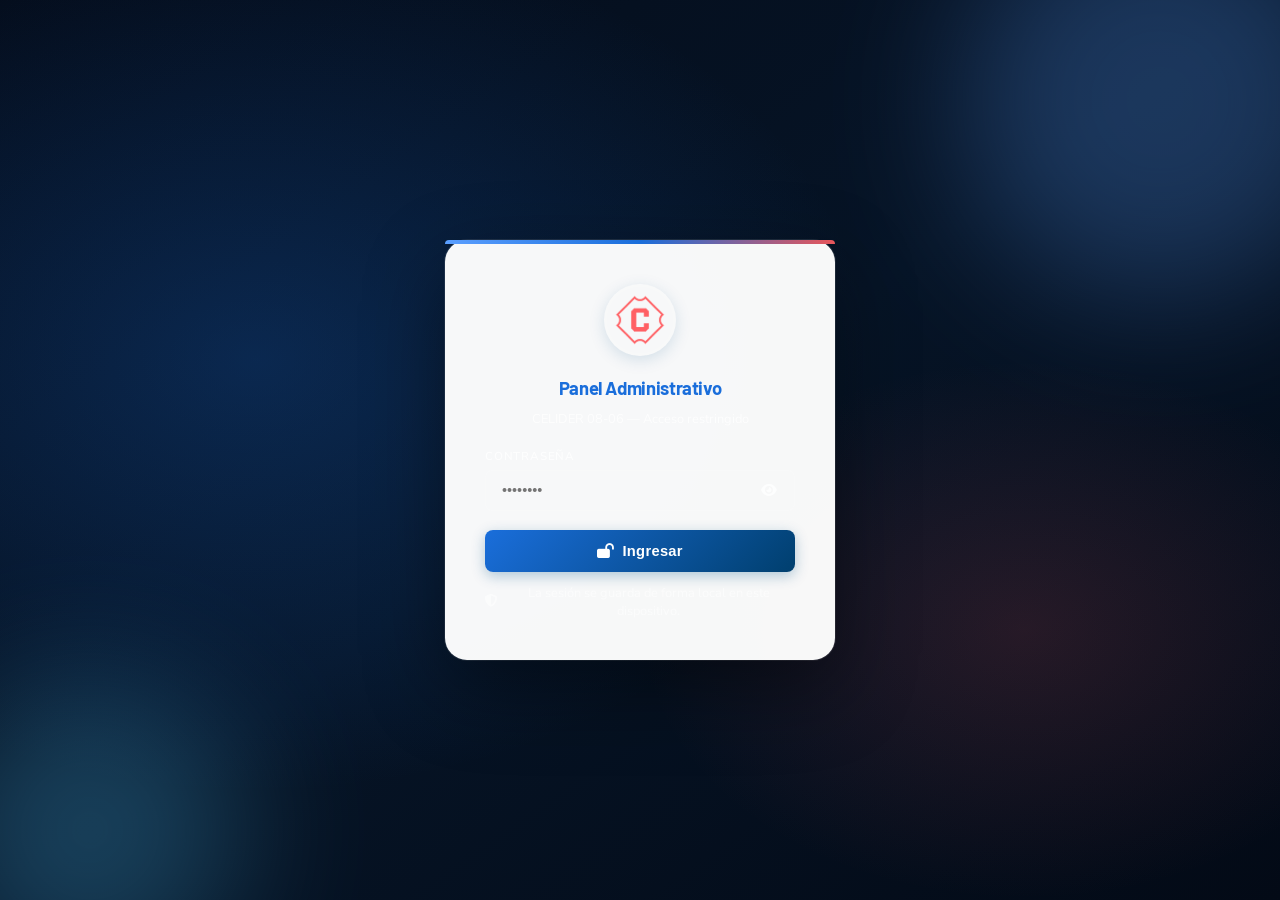
==== commit f7f4b471: "Add files via upload" ====
--- a/admin.html
+++ b/admin.html
@@ -952,8 +952,10 @@
             <i class="fas fa-arrow-left"></i> Sitio público
           </a>
           <button class="btn-theme-toggle" id="themeToggle" aria-label="Cambiar tema" title="Modo claro / oscuro">
-            <i class="fas fa-sun theme-icon-light"></i>
-            <i class="fas fa-moon theme-icon-dark"></i>
+            <i class="fas fa-sun theme-icon-light" aria-hidden="true"></i>
+            <i class="fas fa-moon theme-icon-dark" aria-hidden="true"></i>
+            <span class="theme-toggle-label theme-label-light">Claro</span>
+            <span class="theme-toggle-label theme-label-dark">Oscuro</span>
           </button>
           <button class="btn-logout" id="btnLogout">
             <i class="fas fa-right-from-bracket"></i> Salir
--- a/styles.css
+++ b/styles.css
@@ -1,908 +1,3608 @@
 /* ============================================================
-   styles.css — CELIDER 08-06 · v4
-   Tipografía: Syne (display) + Inter (body) + Space Mono (datos)
-   Estética: Dark base · Cards flotantes · Color vivo · Original
+   styles.css — CELIDER 08-06 · v5
+   Tipografía: Barlow (display) · Nunito Sans (body) · JetBrains Mono (datos)
+   Estética: Dark-first · Coral identity · Contraste mejorado · Responsive
    ============================================================ */
 
-@import url('https://fonts.googleapis.com/css2?family=Syne:wght@700;800&family=Inter:ital,wght@0,300;0,400;0,500;0,600;1,400&family=Poppins:wght@400;500;600;700&family=Space+Mono:wght@400;700&display=swap');
-
+@import url('https://fonts.googleapis.com/css2?family=Barlow:wght@600;700;800;900&family=Nunito+Sans:ital,opsz,wght@0,6..12,400;0,6..12,500;0,6..12,600;0,6..12,700;1,6..12,400&family=JetBrains+Mono:wght@400;600;700&display=swap');
+
+/* ============================================================
+   TOKENS
+   ============================================================ */
 :root {
-  --navy:       #050D1C;
-  --navy-mid:   #0A1E38;
-  --primary:    #0052CC;
-  --primary-d:  #003A99;
-  --primary-l:  #4C9CFF;
+  /* Navy palette */
+  --navy:       #060E1E;
+  --navy-mid:   #0C1E38;
+  --navy-light: #112244;
+
+  /* Brand - coral from logo */
   --coral:      #E8565A;
-  --coral-l:    #FF7A7D;
-  --success:    #0BA870;
-  --warning:    #E5960A;
+  --coral-d:    #C83B3E;
+  --coral-l:    #FF8587;
+
+  /* Primary blue */
+  --primary:    #1A6EDB;
+  --primary-d:  #1058B0;
+  --primary-l:  #5B9FFF;
+
+  /* Semantic */
+  --success:    #0EA86E;
+  --success-l:  #34D399;
+  --warning:    #D97706;
+  --warning-l:  #FBBF24;
   --danger:     #DC2626;
+  --danger-l:   #F87171;
+
+  /* Surface (dark) */
+  --surface-0:  #060E1E;
+  --surface-1:  #0C1A30;
+  --surface-2:  #122040;
+  --surface-3:  #1A2E52;
+
+  /* Card (light mode base) */
   --card:       #FFFFFF;
   --card-2:     #F4F8FF;
-  --border:     #D0E2F7;
-  --text:       #08172E;
-  --text-2:     #3A5A82;
-  --fd: 'Syne', sans-serif;
-  --fb: 'Inter', sans-serif;
-  --fu: 'Poppins', sans-serif;
-  --fm: 'Space Mono', monospace;
-  --r-xl: 20px; --r: 14px; --r-sm: 9px; --r-xs: 5px;
-  --sh-sm: 0 2px 10px rgba(0,20,60,.08);
-  --sh:    0 6px 28px rgba(0,20,60,.14);
-  --sh-lg: 0 18px 56px rgba(0,20,60,.22);
-  --sh-c:  0 8px 32px rgba(0,82,204,.22);
-  --ease: cubic-bezier(.4,0,.2,1);
-  --spring: cubic-bezier(.34,1.56,.64,1);
-  --t: .22s;
-  --header-h: 68px;
-}
-
-*,*::before,*::after{box-sizing:border-box;margin:0;padding:0}
-html{font-size:16px;scroll-behavior:smooth;-webkit-text-size-adjust:100%}
-body{font-family:var(--fb);background:var(--navy);color:var(--text);min-height:100vh;display:flex;flex-direction:column;overflow-x:hidden}
-
-/* ── Dynamic background ── */
-body::before{
-  content:'';position:fixed;inset:-30%;width:160%;height:160%;
+  --border:     #C8DDF4;
+  --text:       #071728;
+  --text-2:     #3D5A80;
+
+  /* Text on dark */
+  --on-dark:         rgba(255, 255, 255, 0.96);
+  --on-dark-2:       rgba(255, 255, 255, 0.76);
+  --on-dark-3:       rgba(255, 255, 255, 0.54);
+
+  /* Fonts */
+  --fd: 'Barlow', sans-serif;
+  --fb: 'Nunito Sans', sans-serif;
+  --fm: 'JetBrains Mono', monospace;
+
+  /* Radii */
+  --r-2xl: 24px;
+  --r-xl:  18px;
+  --r:     12px;
+  --r-sm:  8px;
+  --r-xs:  5px;
+  --r-pill: 99px;
+
+  /* Shadows */
+  --sh-sm: 0 2px 8px rgba(0, 16, 50, .12);
+  --sh:    0 6px 24px rgba(0, 16, 50, .18);
+  --sh-lg: 0 16px 52px rgba(0, 16, 50, .28);
+  --sh-c:  0 8px 32px rgba(26, 110, 219, .32);
+  --sh-coral: 0 8px 32px rgba(232, 86, 90, .32);
+
+  /* Motion */
+  --ease:   cubic-bezier(.4, 0, .2, 1);
+  --spring: cubic-bezier(.34, 1.56, .64, 1);
+  --t: .2s;
+
+  /* Layout */
+  --header-h: 64px;
+  --max-w:    1260px;
+  --page-px:  1.75rem;
+}
+
+/* ── RESET ─────────────────────────────────────────────────── */
+*, *::before, *::after { box-sizing: border-box; margin: 0; padding: 0; }
+html {
+  font-size: 16px;
+  scroll-behavior: smooth;
+  -webkit-text-size-adjust: 100%;
+}
+body {
+  font-family: var(--fb);
+  background: var(--navy);
+  color: var(--text);
+  min-height: 100vh;
+  display: flex;
+  flex-direction: column;
+  overflow-x: hidden;
+  -webkit-font-smoothing: antialiased;
+  -moz-osx-font-smoothing: grayscale;
+}
+
+/* ── BACKGROUND GRADIENT ────────────────────────────────────── */
+body::before {
+  content: '';
+  position: fixed;
+  inset: 0;
   background:
-    radial-gradient(ellipse 55% 45% at 15% 25%,rgba(0,82,204,.22) 0%,transparent 65%),
-    radial-gradient(ellipse 40% 55% at 85% 75%,rgba(232,86,90,.12) 0%,transparent 60%),
-    radial-gradient(ellipse 70% 60% at 55% 10%,rgba(0,40,110,.18) 0%,transparent 55%),
-    linear-gradient(145deg,#040C1A 0%,#06122A 40%,#030A16 75%,#040D1E 100%);
-  animation:bgBreath 28s ease infinite alternate;
-  pointer-events:none;z-index:0
-}
-body::after{
-  content:'';position:fixed;inset:0;
-  background-image:url("data:image/svg+xml,%3Csvg viewBox='0 0 200 200' xmlns='http://www.w3.org/2000/svg'%3E%3Cfilter id='n'%3E%3CfeTurbulence type='fractalNoise' baseFrequency='.85' numOctaves='4' stitchTiles='stitch'/%3E%3C/filter%3E%3Crect width='100%25' height='100%25' filter='url(%23n)'/%3E%3C/svg%3E");
-  opacity:.022;pointer-events:none;z-index:0
-}
-@keyframes bgBreath{0%{transform:translate(0,0) scale(1)}33%{transform:translate(1%,-1%) scale(1.02)}66%{transform:translate(-1%,1.5%) scale(.99)}100%{transform:translate(.5%,-.5%) scale(1.01)}}
-body>*{position:relative;z-index:1}
-
-/* ── HEADER ── */
-.site-header{
-  background:rgba(5,13,28,.82);backdrop-filter:blur(18px);-webkit-backdrop-filter:blur(18px);
-  border-bottom:1px solid rgba(255,255,255,.07);color:#fff;
-  position:sticky;top:0;z-index:500;
-  opacity:0;transform:translateY(-10px);
-  transition:opacity .5s var(--ease),transform .5s var(--ease)
-}
-.site-header.visible{opacity:1;transform:none}
+    radial-gradient(ellipse 90% 40% at 50% 0%, rgba(10, 35, 90, .22) 0%, transparent 55%),
+    radial-gradient(ellipse 50% 35% at 0% 100%, rgba(5, 20, 60, .18) 0%, transparent 55%),
+    linear-gradient(175deg, #030A16 0%, #05101E 40%, #040C1A 70%, #030912 100%);
+  pointer-events: none;
+  z-index: 0;
+}
+
+/* Subtle institutional grid texture */
+body::after {
+  content: '';
+  position: fixed;
+  inset: 0;
+  background-image:
+    linear-gradient(rgba(255,255,255,.012) 1px, transparent 1px),
+    linear-gradient(90deg, rgba(255,255,255,.012) 1px, transparent 1px);
+  background-size: 48px 48px;
+  pointer-events: none;
+  z-index: 0;
+}
+body > * { position: relative; z-index: 1; }
+
+
+/* ============================================================
+   HEADER
+   ============================================================ */
+.site-header {
+  background: rgba(3, 8, 20, .92);
+  backdrop-filter: blur(24px);
+  -webkit-backdrop-filter: blur(24px);
+  border-bottom: 1px solid rgba(255, 255, 255, .07);
+  color: #fff;
+  position: sticky;
+  top: 0;
+  z-index: 500;
+  opacity: 0;
+  transform: translateY(-8px);
+  transition: opacity .45s var(--ease), transform .45s var(--ease);
+}
+.site-header.visible { opacity: 1; transform: none; }
 #appShell .site-header,
 body[data-page="admin"] .site-header,
 body[data-page="talleres"] .site-header,
-body[data-page="comisiones"] .site-header{opacity:1!important;transform:none!important}
-.site-header::after{
-  content:'';position:absolute;bottom:0;left:0;right:0;height:1.5px;
-  background:linear-gradient(90deg,transparent 0%,var(--primary-l) 25%,rgba(255,255,255,.6) 50%,var(--primary-l) 75%,transparent 100%);
-  background-size:200% 100%;animation:shimmer 6s ease infinite
-}
-@keyframes shimmer{0%{background-position:200% 0}100%{background-position:-200% 0}}
-
-.header-inner{max-width:1280px;margin:0 auto;height:var(--header-h);display:flex;align-items:center;gap:1rem;padding:0 2rem}
-.header-logo-wrap{display:flex;align-items:center;flex-shrink:0;width:42px;height:42px}
-.header-logo{height:100%;width:100%;object-fit:contain;border-radius:9px;transition:transform var(--t) var(--spring);filter:drop-shadow(0 2px 8px rgba(0,0,0,.5))}
-.header-logo:hover{transform:scale(1.08) rotate(-3deg)}
-.header-divider{width:1px;height:32px;background:rgba(255,255,255,.14);flex-shrink:0}
-.header-titles{display:flex;flex-direction:column;gap:.06rem;flex:1;min-width:0}
-.header-titles h1{font-family:var(--fd);font-size:.95rem;font-weight:700;letter-spacing:.02em;white-space:nowrap;overflow:hidden;text-overflow:ellipsis;background:linear-gradient(90deg,#fff 50%,rgba(255,255,255,.6));-webkit-background-clip:text;-webkit-text-fill-color:transparent;background-clip:text}
-.header-titles span{font-family:var(--fu);font-size:.62rem;font-weight:500;opacity:.45;letter-spacing:.14em;text-transform:uppercase}
-.header-nav{display:flex;align-items:center;gap:.25rem;flex-shrink:0}
-.nav-link{font-family:var(--fu);color:rgba(255,255,255,.65);text-decoration:none;font-size:.8rem;font-weight:500;padding:.45rem .9rem;border-radius:var(--r-sm);display:flex;align-items:center;gap:.4rem;white-space:nowrap;transition:all var(--t);border:1px solid transparent}
-.nav-link i{font-size:.76rem}
-.nav-link:hover{background:rgba(255,255,255,.1);color:#fff;border-color:rgba(255,255,255,.08);transform:translateY(-1px)}
-.nav-link.active{background:rgba(76,156,255,.18);color:#fff;font-weight:600;border-color:rgba(76,156,255,.3);box-shadow:0 2px 12px rgba(0,82,204,.2)}
-.header-user-chip{display:flex;align-items:center;gap:.5rem;background:rgba(255,255,255,.08);border:1px solid rgba(255,255,255,.12);border-radius:99px;padding:.28rem .85rem .28rem .4rem;font-family:var(--fu);font-size:.76rem;font-weight:500;color:rgba(255,255,255,.82);cursor:pointer;flex-shrink:0;max-width:200px;transition:all var(--t)}
-.header-user-chip:hover{background:rgba(255,255,255,.15);color:#fff}
-.user-avatar{width:26px;height:26px;border-radius:50%;background:linear-gradient(135deg,var(--primary),var(--coral));display:flex;align-items:center;justify-content:center;font-family:var(--fd);font-size:.7rem;font-weight:700;color:#fff;flex-shrink:0}
-.user-name{overflow:hidden;text-overflow:ellipsis;white-space:nowrap}
-.hamburger{display:none;flex-direction:column;justify-content:center;align-items:center;gap:5px;width:40px;height:40px;background:rgba(255,255,255,.07);border:1px solid rgba(255,255,255,.12);border-radius:var(--r-sm);cursor:pointer;flex-shrink:0;transition:background var(--t);padding:0}
-.hamburger:hover{background:rgba(255,255,255,.16)}
-.hamburger span{display:block;width:17px;height:1.5px;background:#fff;border-radius:2px;transition:transform .3s ease,opacity .3s ease;transform-origin:center}
-.hamburger.open span:nth-child(1){transform:translateY(6.5px) rotate(45deg)}
-.hamburger.open span:nth-child(2){opacity:0;transform:scaleX(0)}
-.hamburger.open span:nth-child(3){transform:translateY(-6.5px) rotate(-45deg)}
-.mobile-nav{display:none;background:rgba(4,12,24,.95);border-top:1px solid rgba(255,255,255,.06);max-height:0;overflow:hidden;transition:max-height .38s var(--ease)}
-.mobile-nav.open{max-height:320px}
-.mobile-nav-inner{max-width:1280px;margin:0 auto;padding:.5rem 1.25rem .9rem;display:flex;flex-direction:column;gap:.22rem}
-.mobile-nav .nav-link{font-size:.88rem;padding:.62rem .95rem;border:1px solid rgba(255,255,255,.06);transform:none;justify-content:flex-start}
-.mobile-nav .nav-link:hover{transform:none;background:rgba(255,255,255,.1)}
-
-/* ── MAIN ── */
-.main-content{flex:1;max-width:1280px;width:100%;margin:0 auto;padding:2.5rem 2rem 5rem}
-
-/* ── PAGE HERO ── */
-.page-hero{margin-bottom:2rem;animation:fadeUp .55s var(--ease) both}
-.page-hero h2{font-family:var(--fd);font-size:clamp(1.7rem,4vw,2.4rem);font-weight:800;line-height:1.05;letter-spacing:-.03em;margin-bottom:.4rem;background:linear-gradient(130deg,#fff 30%,rgba(255,255,255,.6));-webkit-background-clip:text;-webkit-text-fill-color:transparent;background-clip:text}
-.page-hero p{font-family:var(--fb);font-size:.9rem;color:rgba(255,255,255,.45)}
-
-/* ── SPLASH ── */
-.splash-screen{position:fixed;inset:0;z-index:9000;background:var(--navy);display:flex;align-items:center;justify-content:center;transition:transform .7s cubic-bezier(.76,0,.24,1),opacity .6s ease;overflow:hidden}
-.splash-screen::before,.splash-screen::after{content:'';position:absolute;border-radius:50%;filter:blur(100px);pointer-events:none}
-.splash-screen::before{width:600px;height:600px;background:rgba(0,82,204,.2);top:-150px;left:-200px;animation:orbDrift 8s ease infinite alternate}
-.splash-screen::after{width:400px;height:400px;background:rgba(232,86,90,.13);bottom:-100px;right:-100px;animation:orbDrift 11s ease infinite alternate-reverse}
-@keyframes orbDrift{0%{transform:translate(0,0) scale(1)}100%{transform:translate(30px,-20px) scale(1.1)}}
-.splash-screen.exit{transform:translateY(-100%);opacity:0;pointer-events:none}
-.splash-content{display:flex;flex-direction:column;align-items:center;gap:1.2rem;text-align:center;position:relative;z-index:1;padding:2rem}
-.splash-logo{width:108px;height:108px;object-fit:contain;border-radius:24px;background:rgba(255,255,255,.05);padding:14px;box-shadow:0 0 0 1px rgba(255,255,255,.08),0 0 70px rgba(232,86,90,.3),0 30px 70px rgba(0,0,0,.5);opacity:0;transform:scale(.45) translateY(18px);animation:splashIn .9s var(--spring) .2s both}
-.splash-title{font-family:var(--fd);font-size:clamp(2rem,7vw,3.2rem);font-weight:800;color:#fff;letter-spacing:-.04em;line-height:1;opacity:0;transform:translateY(22px);animation:slideUp .7s var(--ease) .95s both;text-shadow:0 4px 30px rgba(0,82,204,.45)}
-.splash-tagline{font-family:var(--fb);font-size:clamp(.82rem,2vw,1rem);font-weight:300;color:rgba(255,255,255,.45);letter-spacing:.22em;text-transform:uppercase;opacity:0;transform:translateY(14px);animation:slideUp .65s var(--ease) 1.4s both}
-.splash-skip{position:absolute;bottom:2.5rem;font-family:var(--fu);font-size:.68rem;font-weight:500;color:rgba(255,255,255,.18);letter-spacing:.12em;text-transform:uppercase;cursor:pointer;animation:fadeIn 1s ease 2.4s both;transition:color .2s}
-.splash-skip:hover{color:rgba(255,255,255,.42)}
-@keyframes splashIn{to{opacity:1;transform:scale(1) translateY(0)}}
-@keyframes slideUp{to{opacity:1;transform:translateY(0)}}
-@keyframes fadeIn{from{opacity:0}to{opacity:1}}
-
-/* ── HOME MODE SELECTOR ── */
-.home-hero{text-align:center;padding:2rem 0 1.75rem;animation:fadeUp .5s var(--ease) both}
-.home-hero h2{font-family:var(--fd);font-size:clamp(1.6rem,4vw,2.2rem);font-weight:800;background:linear-gradient(135deg,#fff 40%,rgba(255,255,255,.55));-webkit-background-clip:text;-webkit-text-fill-color:transparent;background-clip:text;margin-bottom:.4rem;letter-spacing:-.03em}
-.home-hero p{font-family:var(--fb);font-size:.88rem;color:rgba(255,255,255,.42)}
-.mode-grid{display:grid;grid-template-columns:repeat(auto-fit,minmax(280px,1fr));gap:1.25rem;max-width:680px;margin:2rem auto 0;animation:fadeUp .55s .1s var(--ease) both}
-.mode-card{background:var(--card);border:1.5px solid var(--border);border-radius:var(--r-xl);box-shadow:var(--sh);padding:2rem 1.8rem;display:flex;flex-direction:column;align-items:center;gap:.9rem;cursor:pointer;text-align:center;position:relative;overflow:hidden;transition:all .28s var(--ease)}
-.mode-card::after{content:'';position:absolute;inset:0;border-radius:inherit;background:linear-gradient(135deg,rgba(0,82,204,.04),transparent);opacity:0;transition:opacity var(--t)}
-.mode-card:hover{box-shadow:var(--sh-lg),var(--sh-c);transform:translateY(-5px);border-color:rgba(0,82,204,.3)}
-.mode-card:hover::after{opacity:1}
-.mode-card-icon{width:58px;height:58px;border-radius:var(--r);background:rgba(0,82,204,.07);display:flex;align-items:center;justify-content:center;font-size:1.55rem;color:var(--primary);transition:all .3s var(--spring)}
-.mode-card:hover .mode-card-icon{background:rgba(0,82,204,.14);transform:scale(1.08) rotate(-4deg)}
-.mode-card h3{font-family:var(--fd);font-size:1rem;font-weight:700;color:var(--text)}
-.mode-card p{font-family:var(--fb);font-size:.81rem;color:var(--text-2);line-height:1.55}
-.mode-card-accent{border-color:rgba(0,82,204,.18);background:linear-gradient(135deg,#fff,rgba(240,248,255,.6))}
-.mode-card-accent .mode-card-icon{background:linear-gradient(135deg,rgba(0,82,204,.12),rgba(76,156,255,.08));color:var(--primary-l)}
-.mode-card-accent:hover{border-color:rgba(0,82,204,.5);box-shadow:var(--sh-lg),0 0 0 4px rgba(0,82,204,.06)}
-.recall-banner{max-width:680px;margin:0 auto 1.5rem;background:rgba(255,255,255,.06);border:1px solid rgba(255,255,255,.1);border-radius:var(--r-xl);padding:1rem 1.5rem;display:flex;align-items:center;gap:1rem;animation:fadeUp .45s var(--ease) both;backdrop-filter:blur(12px)}
-.recall-banner-info strong{display:block;font-family:var(--fu);font-size:.88rem;font-weight:600;color:#fff}
-.recall-banner-info span{font-family:var(--fb);font-size:.76rem;color:rgba(255,255,255,.45)}
-.recall-banner-actions{display:flex;gap:.5rem;flex-shrink:0;margin-left:auto}
-
-/* ── NAME SEARCH + BACK BUTTONS ── */
-.search-section{max-width:560px;margin:0 auto;animation:fadeUp .45s var(--ease) both}
-.search-section-back,.dashboard-back{display:inline-flex;align-items:center;gap:.45rem;color:rgba(255,255,255,.45);font-family:var(--fu);font-size:.8rem;font-weight:500;cursor:pointer;margin-bottom:1.25rem;background:none;border:none;padding:0;transition:color var(--t)}
-.search-section-back:hover,.dashboard-back:hover{color:rgba(255,255,255,.85)}
-.search-card{background:var(--card);border:1px solid var(--border);border-radius:var(--r-xl);box-shadow:var(--sh);padding:2rem}
-.search-card h3{font-family:var(--fd);font-size:1.15rem;font-weight:700;margin-bottom:.35rem;color:var(--text)}
-.search-card p{font-family:var(--fb);font-size:.83rem;color:var(--text-2);margin-bottom:1.4rem}
-
-/* ── DASHBOARD ── */
-.dashboard-section{animation:fadeUp .5s var(--ease) both}
-.dashboard-hero-card{border-radius:var(--r-xl);padding:2.25rem 2.5rem;margin-bottom:1.5rem;background:linear-gradient(135deg,#001845 0%,#002E70 55%,#001035 100%);position:relative;overflow:hidden;box-shadow:var(--sh-lg)}
-.dashboard-hero-card::before{content:'';position:absolute;width:350px;height:350px;border-radius:50%;background:rgba(76,156,255,.1);top:-110px;right:-70px;pointer-events:none}
-.dashboard-greeting{font-family:var(--fu);font-size:.7rem;font-weight:500;letter-spacing:.15em;text-transform:uppercase;color:rgba(255,255,255,.45);margin-bottom:.35rem;display:flex;align-items:center;gap:.4rem}
-.dashboard-name{font-family:var(--fd);font-size:clamp(1.5rem,4vw,2rem);font-weight:800;color:#fff;margin-bottom:1.5rem;line-height:1.1;letter-spacing:-.03em}
-.dashboard-info-row{display:flex;flex-wrap:wrap;gap:.65rem;position:relative;z-index:1}
-.dashboard-info-chip{display:inline-flex;align-items:center;gap:.45rem;background:rgba(255,255,255,.08);border:1px solid rgba(255,255,255,.1);border-radius:99px;padding:.3rem .9rem;font-family:var(--fb);font-size:.76rem;color:rgba(255,255,255,.78)}
-.dashboard-info-chip i{font-size:.7rem;opacity:.65}
-.dashboard-info-chip a{color:inherit;text-decoration:none}
-.dashboard-stats-grid{display:grid;grid-template-columns:repeat(auto-fill,minmax(200px,1fr));gap:1rem;margin-bottom:1.5rem;animation:fadeUp .5s .08s var(--ease) both}
-.stat-mini-card{background:var(--card);border:1px solid var(--border);border-radius:var(--r-xl);box-shadow:var(--sh);padding:1.4rem 1.5rem;display:flex;flex-direction:column;gap:.35rem;transition:all var(--t);position:relative;overflow:hidden}
-.stat-mini-card::before{content:'';position:absolute;top:0;left:0;right:0;height:3px;background:linear-gradient(90deg,var(--primary),var(--primary-l));border-radius:99px 99px 0 0}
-.stat-mini-card:hover{box-shadow:var(--sh-lg);transform:translateY(-2px)}
-.stat-mini-label{font-family:var(--fu);font-size:.67rem;font-weight:600;letter-spacing:.1em;text-transform:uppercase;color:var(--text-2)}
-.stat-mini-value{font-family:var(--fm);font-size:2rem;font-weight:700;color:var(--text);line-height:1}
-.stat-mini-value.green{color:var(--success)}.stat-mini-value.red{color:var(--danger)}.stat-mini-value.blue{color:var(--primary)}
-.stat-mini-sub{font-family:var(--fb);font-size:.73rem;color:var(--text-2)}
-.stat-progress-bar{height:4px;background:var(--border);border-radius:99px;margin-top:.35rem;overflow:hidden}
-.stat-progress-fill{height:100%;border-radius:99px;background:linear-gradient(90deg,var(--primary),var(--primary-l));transition:width .9s var(--ease)}
-.stat-progress-fill.green{background:linear-gradient(90deg,var(--success),#34D399)}.stat-progress-fill.red{background:linear-gradient(90deg,var(--danger),#F87171)}
-.dashboard-talleres-label{font-family:var(--fu);font-size:.68rem;font-weight:700;letter-spacing:.12em;text-transform:uppercase;color:rgba(255,255,255,.4);margin-bottom:.75rem}
-.dashboard-talleres-grid{display:grid;grid-template-columns:repeat(auto-fill,minmax(240px,1fr));gap:.7rem;margin-bottom:1.5rem;animation:fadeUp .5s .14s var(--ease) both}
-.dash-taller-card{background:var(--card);border:1px solid var(--border);border-radius:var(--r);padding:.85rem 1rem;display:flex;align-items:center;gap:.75rem;transition:all var(--t)}
-.dash-taller-card:hover{box-shadow:var(--sh);border-color:rgba(0,82,204,.2);transform:translateX(3px)}
-.dash-taller-icon{width:34px;height:34px;border-radius:var(--r-xs);background:rgba(0,82,204,.06);display:flex;align-items:center;justify-content:center;font-size:.88rem;color:var(--primary-l);flex-shrink:0}
-.dash-taller-name{font-family:var(--fb);font-size:.79rem;font-weight:600;color:var(--text)}
-.btn-goto-talleres{display:flex;align-items:center;justify-content:center;gap:.6rem;width:100%;padding:.95rem 1.5rem;background:linear-gradient(135deg,var(--primary) 0%,var(--primary-l) 100%);color:#fff;border:none;border-radius:var(--r);font-family:var(--fu);font-size:.9rem;font-weight:600;cursor:pointer;text-decoration:none;transition:all var(--t);box-shadow:0 4px 20px rgba(0,82,204,.35);margin-bottom:1.5rem;animation:fadeUp .5s .2s var(--ease) both;letter-spacing:.01em}
-.btn-goto-talleres:hover{box-shadow:0 8px 30px rgba(0,82,204,.5);transform:translateY(-2px);color:#fff}
-
-/* ── CONTROLS ── */
-.controls-card{background:var(--card);border-radius:var(--r-xl);box-shadow:var(--sh);border:1px solid var(--border);padding:1.4rem 1.6rem;margin-bottom:1.5rem;animation:fadeUp .55s .08s var(--ease) both;transition:box-shadow var(--t)}
-.controls-card:hover{box-shadow:var(--sh-lg)}
-.controls-grid{display:grid;grid-template-columns:1fr 1fr auto;gap:1rem;align-items:end}
-.field-group{display:flex;flex-direction:column;gap:.32rem}
-.field-group label{font-family:var(--fu);font-size:.67rem;font-weight:600;color:var(--text-2);letter-spacing:.09em;text-transform:uppercase;transition:color var(--t)}
-.field-group:focus-within label{color:var(--primary)}
-.search-input,.filter-select{width:100%;padding:.62rem .95rem;border:1.5px solid var(--border);border-radius:var(--r-sm);font-family:var(--fb);font-size:.86rem;color:var(--text);background:var(--card-2);outline:none;transition:border-color var(--t),box-shadow var(--t),background var(--t);appearance:none;-webkit-appearance:none}
-.search-input:focus,.filter-select:focus{border-color:var(--primary-l);box-shadow:0 0 0 3px rgba(76,156,255,.14);background:#fff}
-.search-input:hover:not(:focus),.filter-select:hover:not(:focus){border-color:#99C3E0}
-.search-wrapper{position:relative}
-.search-icon{position:absolute;left:.85rem;top:50%;transform:translateY(-50%);color:var(--text-2);font-size:.8rem;pointer-events:none;transition:color var(--t)}
-.search-wrapper:focus-within .search-icon{color:var(--primary)}
-.search-wrapper .search-input{padding-left:2.4rem}
-.select-wrapper{position:relative}
-.select-wrapper::after{content:'\f078';font-family:'Font Awesome 6 Free';font-weight:900;font-size:.55rem;position:absolute;right:.95rem;top:50%;transform:translateY(-50%);color:var(--text-2);pointer-events:none}
-.btn-clear{padding:.62rem 1.15rem;border:1.5px solid var(--border);border-radius:var(--r-sm);background:transparent;font-family:var(--fu);font-size:.78rem;font-weight:500;color:var(--text-2);cursor:pointer;white-space:nowrap;transition:all var(--t);display:flex;align-items:center;gap:.4rem;height:41px}
-.btn-clear:hover{border-color:var(--primary-l);color:var(--primary);background:rgba(0,82,204,.05)}
-.btn-primary{padding:.62rem 1.35rem;background:linear-gradient(135deg,var(--primary),var(--primary-l));color:#fff;border:none;border-radius:var(--r-sm);font-family:var(--fu);font-size:.85rem;font-weight:600;cursor:pointer;display:inline-flex;align-items:center;gap:.38rem;transition:all var(--t);box-shadow:0 3px 14px rgba(0,82,204,.28)}
-.btn-primary:hover{box-shadow:0 6px 24px rgba(0,82,204,.42);transform:translateY(-1px)}
-.btn-primary:disabled{opacity:.5;transform:none;cursor:not-allowed}
-.btn-ghost{padding:.58rem 1rem;background:transparent;color:var(--text-2);border:1.5px solid var(--border);border-radius:var(--r-sm);font-family:var(--fu);font-size:.8rem;font-weight:500;cursor:pointer;display:inline-flex;align-items:center;gap:.38rem;transition:all var(--t)}
-.btn-ghost:hover{border-color:var(--primary-l);color:var(--primary);background:rgba(0,82,204,.05)}
-.stats-bar{display:flex;align-items:center;justify-content:space-between;margin-bottom:1rem;animation:fadeUp .6s .12s var(--ease) both}
-.results-count{font-family:var(--fb);font-size:.8rem;color:rgba(255,255,255,.45)}
-.results-count strong{color:#fff;font-weight:600}
-.sort-toggle{display:flex;gap:.3rem}
-.sort-btn{padding:.38rem .82rem;border:1.5px solid rgba(255,255,255,.12);border-radius:var(--r-sm);background:rgba(255,255,255,.05);font-family:var(--fu);font-size:.74rem;font-weight:500;color:rgba(255,255,255,.5);cursor:pointer;transition:all var(--t);display:flex;align-items:center;gap:.28rem}
-.sort-btn:hover{border-color:rgba(76,156,255,.4);color:rgba(255,255,255,.85);transform:translateY(-1px)}
-.sort-btn.active{background:var(--primary);border-color:var(--primary);color:#fff;box-shadow:0 3px 12px rgba(0,82,204,.35)}
-
-/* ── TABLE ── */
-.table-card{background:var(--card);border-radius:var(--r-xl);box-shadow:var(--sh);border:1px solid var(--border);overflow:hidden;animation:fadeUp .65s .16s var(--ease) both;transition:box-shadow var(--t)}
-.table-card:hover{box-shadow:var(--sh-lg)}
-.table-scroll{overflow-x:auto}
-table{width:100%;border-collapse:collapse}
-thead{background:linear-gradient(135deg,#001845 0%,#002E70 100%)}
-thead th{color:rgba(255,255,255,.82);font-family:var(--fu);font-size:.69rem;font-weight:600;letter-spacing:.1em;text-transform:uppercase;padding:1rem 1.5rem;text-align:left;white-space:nowrap}
-thead th:first-child{padding-left:1.75rem}
-tbody tr{border-bottom:1px solid var(--border);transition:background var(--t);animation:rowIn .3s var(--ease) both}
-tbody tr:last-child{border-bottom:none}
-tbody tr:hover{background:linear-gradient(90deg,rgba(0,82,204,.03),rgba(76,156,255,.02))}
-tbody td{padding:.85rem 1.5rem;font-family:var(--fb);font-size:.86rem;color:var(--text);vertical-align:middle}
-tbody td:first-child{padding-left:1.75rem}
-.row-num{display:inline-flex;align-items:center;justify-content:center;width:23px;height:23px;background:var(--card-2);border:1px solid var(--border);border-radius:50%;font-family:var(--fm);font-size:.66rem;font-weight:700;color:var(--text-2);margin-right:.55rem;flex-shrink:0;transition:background var(--t),border-color var(--t)}
-tr:hover .row-num{background:rgba(0,82,204,.07);border-color:rgba(0,82,204,.2)}
-.nombre-cell{display:flex;align-items:center;font-weight:500}
-.centro-badge{display:inline-flex;align-items:center;gap:.3rem;padding:.24rem .7rem;background:linear-gradient(135deg,#EAF4FD,#D4ECFB);color:#005A99;border-radius:20px;font-family:var(--fu);font-size:.73rem;font-weight:500;border:1px solid #B8D9F0;max-width:100%;transition:all var(--t)}
-tr:hover .centro-badge{background:linear-gradient(135deg,#D4ECFB,#BEE0F8);border-color:#8EC8EB}
-.correo-cell{max-width:260px}
-.correo-link{display:inline-flex;align-items:center;gap:.4rem;color:var(--primary-l);text-decoration:none;font-family:var(--fb);font-size:.78rem;font-weight:500;transition:color var(--t);min-width:0}
-.correo-link:hover{color:var(--primary)}
-.correo-text{white-space:nowrap;overflow:hidden;text-overflow:ellipsis;max-width:200px;display:inline-block}
-
-/* ── ESTADOS ── */
-.loading-state,.empty-state{display:none;flex-direction:column;align-items:center;padding:4rem 2rem;gap:1rem;color:rgba(255,255,255,.35)}
-.loading-state.visible,.empty-state.visible{display:flex}
-.spinner{width:40px;height:40px;border-radius:50%;border:2.5px solid rgba(255,255,255,.1);border-top-color:var(--primary-l);animation:spin .7s linear infinite;position:relative}
-.spinner::after{content:'';position:absolute;inset:5px;border-radius:50%;border:2px solid transparent;border-top-color:rgba(76,156,255,.3);animation:spin .5s linear infinite reverse}
-.loading-state p,.empty-state p{font-family:var(--fb);font-size:.88rem;font-weight:500;color:rgba(255,255,255,.45)}
-.empty-state i{font-size:2.4rem;opacity:.18}
-.empty-state span{font-size:.78rem;text-align:center;color:rgba(255,255,255,.3)}
-
-/* ── TALLERES ── */
-.search-hero{background:var(--card);border:1px solid var(--border);border-radius:var(--r-xl);box-shadow:var(--sh);padding:2rem;margin-bottom:1.75rem;animation:fadeUp .5s var(--ease) both}
-.search-hero h2{font-family:var(--fd);font-size:1.5rem;font-weight:800;margin-bottom:.25rem;letter-spacing:-.03em;background:linear-gradient(135deg,var(--primary),var(--primary-l));-webkit-background-clip:text;-webkit-text-fill-color:transparent;background-clip:text}
-.search-hero p{font-family:var(--fb);font-size:.85rem;color:var(--text-2);margin-bottom:1.25rem}
-.search-row{display:flex;gap:.65rem;align-items:flex-end}
-.search-row .search-wrapper{flex:1}
-.btn-buscar{padding:.65rem 1.4rem;background:linear-gradient(135deg,var(--primary),var(--primary-l));color:#fff;border:none;border-radius:var(--r-sm);font-family:var(--fu);font-size:.84rem;font-weight:600;cursor:pointer;white-space:nowrap;transition:all var(--t);display:flex;align-items:center;gap:.4rem;height:41px;box-shadow:0 3px 14px rgba(0,82,204,.3)}
-.btn-buscar:hover{box-shadow:0 6px 22px rgba(0,82,204,.45);transform:translateY(-1px)}
-.search-hint{font-family:var(--fb);font-size:.69rem;color:var(--text-2);margin-top:.5rem;display:flex;align-items:center;gap:.3rem}
-#resultSection{animation:fadeUp .4s var(--ease) both}
-.delegado-card{background:linear-gradient(135deg,#001845 0%,#002E70 55%,#001035 100%);color:#fff;border-radius:var(--r-xl);padding:1.6rem 2rem;margin-bottom:1.5rem;display:flex;align-items:center;justify-content:space-between;gap:1rem;flex-wrap:wrap;box-shadow:var(--sh-lg);position:relative;overflow:hidden}
-.delegado-card::before{content:'';position:absolute;width:260px;height:260px;border-radius:50%;background:rgba(76,156,255,.1);top:-80px;right:-50px;pointer-events:none}
-.delegado-info h3{font-family:var(--fd);font-size:1.25rem;font-weight:800;margin-bottom:.2rem;letter-spacing:-.02em}
-.delegado-info p{font-family:var(--fb);font-size:.8rem;opacity:.6}
-.asistencia-badge-big{display:flex;align-items:center;gap:.75rem;position:relative;z-index:1}
-.pct-circle{width:68px;height:68px;border-radius:50%;background:rgba(255,255,255,.1);border:2px solid rgba(255,255,255,.22);display:flex;flex-direction:column;align-items:center;justify-content:center;flex-shrink:0}
-.pct-circle .pct-num{font-family:var(--fm);font-size:1.05rem;font-weight:700;line-height:1}
-.pct-circle .pct-label{font-family:var(--fu);font-size:.5rem;opacity:.6;text-transform:uppercase;letter-spacing:.06em}
-.resumen-chips{display:flex;flex-direction:column;gap:.3rem}
-.chip{display:inline-flex;align-items:center;gap:.38rem;font-family:var(--fu);font-size:.74rem;font-weight:500;padding:.2rem .7rem;border-radius:20px}
-.chip-presente{background:rgba(34,197,94,.22);color:#BBF7D0}
-.chip-ausente{background:rgba(239,68,68,.2);color:#FECACA}
-.chip-excusa{background:rgba(234,179,8,.2);color:#FDE68A}
-.talleres-grid{display:grid;grid-template-columns:repeat(auto-fill,minmax(290px,1fr));gap:1rem;margin-bottom:2rem}
-.taller-card{background:var(--card);border:1.5px solid var(--border);border-radius:var(--r-xl);box-shadow:var(--sh);padding:1.3rem 1.5rem;display:flex;flex-direction:column;gap:.6rem;transition:all var(--t);animation:fadeUp .4s var(--ease) both}
-.taller-card:hover{box-shadow:var(--sh-lg);transform:translateY(-3px) rotate(-.3deg);border-color:rgba(0,82,204,.2)}
-.taller-num{font-family:var(--fm);font-size:.64rem;font-weight:700;letter-spacing:.1em;text-transform:uppercase;color:var(--text-2)}
-.taller-nombre{font-family:var(--fb);font-size:.9rem;font-weight:600;color:var(--text);line-height:1.4}
-.asistencia-pill{display:inline-flex;align-items:center;gap:.38rem;padding:.28rem .85rem;border-radius:20px;font-family:var(--fu);font-size:.75rem;font-weight:600;width:fit-content}
-.pill-presente{background:#DCFCE7;color:#166534;border:1px solid #BBF7D0}
-.pill-ausente{background:#FEE2E2;color:#991B1B;border:1px solid #FECACA}
-.pill-excusa{background:#FEF9C3;color:#854D0E;border:1px solid #FDE68A}
-.pill-noregistrado{background:var(--card-2);color:var(--text-2);border:1px solid var(--border)}
-.pill-dot{width:6px;height:6px;border-radius:50%;flex-shrink:0}
-.pill-presente .pill-dot{background:#22C55E}.pill-ausente .pill-dot{background:#EF4444}.pill-excusa .pill-dot{background:#EAB308}.pill-noregistrado .pill-dot{background:#9CA3AF}
-.taller-material-btn{display:flex;align-items:center;gap:.48rem;padding:.38rem .88rem;background:var(--primary);color:#fff;border:none;border-radius:var(--r-sm);font-family:var(--fu);font-size:.74rem;font-weight:600;text-decoration:none;cursor:pointer;transition:all var(--t);width:100%;justify-content:center}
-.taller-material-btn:hover{background:var(--primary-d);transform:translateY(-1px);color:#fff}
-.taller-material-arrow{margin-left:auto;font-size:.6rem;opacity:.7}
-.taller-material-multi{position:relative}
-.taller-material-chevron{margin-left:auto;font-size:.6rem;transition:transform .25s ease}
-.taller-material-multi.open .taller-material-chevron{transform:rotate(180deg)}
-.taller-material-list{display:none;flex-direction:column;gap:.26rem;margin-top:.38rem}
-.taller-material-multi.open .taller-material-list{display:flex}
-.taller-material-dropdown-item{display:flex;align-items:center;gap:.44rem;padding:.34rem .78rem;background:rgba(0,82,204,.05);border:1px solid var(--border);border-radius:var(--r-sm);color:var(--primary);text-decoration:none;font-family:var(--fb);font-size:.74rem;font-weight:500;transition:all var(--t)}
-.taller-material-dropdown-item:hover{background:var(--primary);color:#fff;border-color:var(--primary)}
-.taller-material-dropdown-item span{flex:1;overflow:hidden;text-overflow:ellipsis;white-space:nowrap}
-.not-found-state{display:none;flex-direction:column;align-items:center;padding:3.5rem 2rem;color:var(--text-2);gap:.9rem;background:var(--card);border:1px solid var(--border);border-radius:var(--r-xl);box-shadow:var(--sh)}
-.not-found-state.visible{display:flex}
-.not-found-state i{font-size:2.4rem;opacity:.2}
-.not-found-state p{font-family:var(--fd);font-size:.95rem;font-weight:700;color:var(--text)}
-.not-found-state span{font-family:var(--fb);font-size:.8rem;text-align:center;max-width:340px}
-.btn-reintentar{margin-top:.35rem;padding:.5rem 1.2rem;border:1.5px solid var(--primary-l);border-radius:var(--r-sm);background:transparent;color:var(--primary-l);font-family:var(--fu);font-size:.79rem;font-weight:500;cursor:pointer;transition:all var(--t)}
-.btn-reintentar:hover{background:var(--primary);color:#fff;border-color:var(--primary)}
-
-/* ── COMISIONES PAGE ── */
-.com-tabs{display:flex;gap:.75rem;flex-wrap:wrap;margin-bottom:1.75rem;animation:fadeUp .5s var(--ease) both}
-.com-tab-btn{display:flex;align-items:center;gap:.55rem;padding:.6rem 1.3rem;border-radius:99px;border:2px solid rgba(255,255,255,.12);background:rgba(255,255,255,.05);font-family:var(--fu);font-size:.82rem;font-weight:600;cursor:pointer;transition:all .28s var(--ease);color:rgba(255,255,255,.55);backdrop-filter:blur(8px)}
-.com-tab-btn:hover{border-color:rgba(255,255,255,.3);color:rgba(255,255,255,.85);background:rgba(255,255,255,.1)}
-.com-tab-btn.active{color:#fff;border-color:transparent;box-shadow:0 4px 20px rgba(0,0,0,.25)}
-.com-tab-btn.tab-uit.active{background:#0A4B9E}
-.com-tab-btn.tab-otan.active{background:#003189}
-.com-tab-btn.tab-unesco.active{background:#007DB8}
-.com-tab-btn.tab-uit:not(.active):hover{border-color:#4C9CFF;color:#4C9CFF}
-.com-tab-btn.tab-otan:not(.active):hover{border-color:#6B8FFF;color:#6B8FFF}
-.com-tab-btn.tab-unesco:not(.active):hover{border-color:#38BDF8;color:#38BDF8}
-.com-tab-icon{width:28px;height:28px;border-radius:7px;display:flex;align-items:center;justify-content:center;flex-shrink:0;background:rgba(255,255,255,.1);overflow:hidden}
-.com-tab-icon img{width:20px;height:20px;object-fit:contain;filter:brightness(0) invert(.7)}
-.com-tab-btn.active .com-tab-icon img{filter:brightness(0) invert(1)}
-.com-panel{display:none;animation:fadeUp .45s var(--ease) both}
-.com-panel.active{display:block}
-.com-hero{border-radius:var(--r-xl);padding:2.25rem 2.5rem;margin-bottom:1.75rem;color:#fff;position:relative;overflow:hidden;box-shadow:var(--sh-lg)}
-.com-hero::before{content:'';position:absolute;width:320px;height:320px;border-radius:50%;background:rgba(255,255,255,.06);top:-110px;right:-70px;pointer-events:none}
-.com-hero-top{display:flex;align-items:center;gap:1.5rem;margin-bottom:.9rem}
-.com-hero-logo-wrap{width:70px;height:70px;border-radius:16px;background:rgba(255,255,255,.15);border:1.5px solid rgba(255,255,255,.2);display:flex;align-items:center;justify-content:center;flex-shrink:0;overflow:hidden;box-shadow:0 4px 20px rgba(0,0,0,.2)}
-.com-hero-logo{width:52px;height:52px;object-fit:contain;filter:brightness(0) invert(1)}
-.com-hero-abr{font-family:var(--fd);font-size:clamp(1.8rem,5vw,2.5rem);font-weight:800;line-height:1;letter-spacing:-.04em}
-.com-hero-name{font-family:var(--fb);font-size:.82rem;opacity:.7;margin-top:.18rem}
-.com-hero-desc{font-family:var(--fb);font-size:.88rem;opacity:.78;line-height:1.7;max-width:640px;position:relative;z-index:1}
-.com-hero-meta{display:flex;gap:.75rem;margin-top:1.1rem;flex-wrap:wrap;position:relative;z-index:1}
-.com-meta-chip{display:inline-flex;align-items:center;gap:.4rem;background:rgba(255,255,255,.12);border:1px solid rgba(255,255,255,.16);border-radius:99px;padding:.28rem .85rem;font-family:var(--fu);font-size:.74rem;font-weight:500}
-.com-search-bar{display:flex;align-items:center;gap:.75rem;margin-bottom:1.25rem;animation:fadeUp .5s .1s var(--ease) both}
-.com-search-bar .search-wrapper{flex:1;max-width:340px}
-.com-search-bar .search-input{background:rgba(255,255,255,.08);border-color:rgba(255,255,255,.12);color:#fff}
-.com-search-bar .search-input::placeholder{color:rgba(255,255,255,.3)}
-.com-search-bar .search-input:focus{background:rgba(255,255,255,.13);border-color:rgba(76,156,255,.5);box-shadow:0 0 0 3px rgba(76,156,255,.1)}
-.com-search-bar .search-icon{color:rgba(255,255,255,.4)}
-.com-search-bar .search-wrapper:focus-within .search-icon{color:var(--primary-l)}
-.com-countries-grid{display:grid;grid-template-columns:repeat(auto-fill,minmax(270px,1fr));gap:1rem;animation:fadeUp .5s .12s var(--ease) both}
-.country-card{background:rgba(255,255,255,.04);border:1px solid rgba(255,255,255,.09);border-radius:var(--r);padding:1.1rem 1.25rem;transition:all .25s var(--ease);backdrop-filter:blur(10px)}
-.country-card:hover{background:rgba(255,255,255,.08);border-color:rgba(255,255,255,.18);transform:translateY(-2px);box-shadow:0 8px 30px rgba(0,0,0,.2)}
-.country-header{display:flex;align-items:center;gap:.65rem;margin-bottom:.85rem}
-.country-flag{font-size:1.65rem;line-height:1;flex-shrink:0}
-.country-name{font-family:var(--fd);font-size:.9rem;font-weight:700;color:rgba(255,255,255,.9)}
-.country-delegates{display:flex;flex-direction:column;gap:.4rem}
-.delegate-row{display:flex;align-items:center;gap:.5rem;font-family:var(--fb);font-size:.8rem;color:rgba(255,255,255,.7);font-weight:400}
-.delegate-row i{font-size:.66rem;color:rgba(76,156,255,.7);flex-shrink:0}
-
-/* ── INSTAGRAM POPUP ── */
-.ig-popup{position:fixed;bottom:1.5rem;right:1.5rem;z-index:4000;background:linear-gradient(135deg,#833ab4 0%,#c13584 45%,#fd1d1d 100%);border-radius:var(--r-xl);padding:1rem 1.25rem;box-shadow:0 14px 50px rgba(130,50,180,.45);display:flex;align-items:center;gap:.9rem;max-width:300px;opacity:0;transform:translateY(20px) scale(.94);transition:opacity .4s ease,transform .4s var(--spring);pointer-events:none;color:#fff}
-.ig-popup.visible{opacity:1;transform:translateY(0) scale(1);pointer-events:all}
-.ig-popup-icon{width:40px;height:40px;flex-shrink:0;background:rgba(255,255,255,.16);border-radius:11px;display:flex;align-items:center;justify-content:center;font-size:1.2rem}
-.ig-popup-body{flex:1;min-width:0}
-.ig-popup-body strong{display:block;font-family:var(--fd);font-size:.86rem;font-weight:700;margin-bottom:.13rem}
-.ig-popup-body span{font-family:var(--fb);font-size:.72rem;opacity:.82;display:block;margin-bottom:.5rem}
-.ig-popup-cta{display:inline-flex;align-items:center;gap:.3rem;background:rgba(255,255,255,.2);border:1px solid rgba(255,255,255,.3);border-radius:99px;padding:.26rem .72rem;font-family:var(--fu);font-size:.72rem;font-weight:600;color:#fff;text-decoration:none;transition:background var(--t)}
-.ig-popup-cta:hover{background:rgba(255,255,255,.32);color:#fff}
-.ig-popup-close{position:absolute;top:.42rem;right:.5rem;background:none;border:none;color:rgba(255,255,255,.65);font-size:.78rem;cursor:pointer;padding:.2rem;transition:color .2s}
-.ig-popup-close:hover{color:#fff}
-
-/* ── ADMIN ── */
-#appShell{display:flex;flex-direction:column;min-height:100vh;opacity:0;transform:translateY(8px);transition:opacity .45s ease,transform .45s ease}
-#appShell.visible{opacity:1;transform:none}
-#loginScreen{position:fixed;inset:0;background:radial-gradient(ellipse 80% 80% at 20% 40%,rgba(0,82,204,.25) 0%,transparent 60%),radial-gradient(ellipse 60% 60% at 80% 70%,rgba(232,86,90,.15) 0%,transparent 50%),linear-gradient(145deg,#040C1A 0%,#061426 50%,#030A16 100%);display:flex;align-items:center;justify-content:center;z-index:9999;overflow:hidden;transition:opacity .4s ease}
-#loginScreen::before{content:'';position:absolute;width:500px;height:500px;border-radius:50%;background:rgba(0,82,204,.15);top:-150px;right:-100px;filter:blur(80px);animation:orbDrift 9s ease infinite alternate}
-#loginScreen::after{content:'';position:absolute;width:400px;height:400px;border-radius:50%;background:rgba(232,86,90,.1);bottom:-100px;left:-80px;filter:blur(80px);animation:orbDrift 12s ease infinite alternate-reverse}
-#loginScreen.hidden{opacity:0;pointer-events:none}
-.login-box{background:rgba(255,255,255,.97);border-radius:24px;padding:2.75rem 2.5rem;width:100%;max-width:400px;box-shadow:0 32px 90px rgba(0,0,0,.5),0 0 0 1px rgba(255,255,255,.12);display:flex;flex-direction:column;align-items:center;gap:1.2rem;animation:splashIn .5s var(--spring) both;position:relative;z-index:1}
-.login-box::before{content:'';position:absolute;top:0;left:0;right:0;height:4px;background:linear-gradient(90deg,var(--primary-l),var(--primary),var(--coral));border-radius:24px 24px 0 0}
-.login-logo{height:70px;width:70px;object-fit:contain;border-radius:50%;border:3px solid var(--border);padding:4px;background:var(--card-2);box-shadow:var(--sh);transition:transform var(--t) var(--spring)}
-.login-logo:hover{transform:scale(1.06) rotate(-4deg)}
-.login-box h2{font-family:var(--fd);font-size:1.2rem;font-weight:800;color:var(--primary);text-align:center;letter-spacing:-.02em}
-.login-box>p{font-family:var(--fb);font-size:.8rem;color:var(--text-2);text-align:center;margin-top:-.5rem}
-.login-session-notice{display:none;width:100%;padding:.5rem .9rem;background:linear-gradient(90deg,#EAF4FD,#D4ECFB);border:1px solid var(--border);border-radius:var(--r-sm);font-family:var(--fb);font-size:.76rem;color:var(--primary);align-items:center;gap:.5rem}
-.login-session-notice.visible{display:flex}
-.login-error{display:none;width:100%;padding:.5rem .9rem;background:rgba(220,38,38,.07);border:1px solid rgba(220,38,38,.2);border-radius:var(--r-sm);font-family:var(--fb);font-size:.76rem;color:var(--danger);align-items:center;gap:.5rem}
-.login-error.visible{display:flex}
-.login-field{width:100%;display:flex;flex-direction:column;gap:.35rem}
-.login-field label{font-family:var(--fu);font-size:.68rem;font-weight:600;color:var(--text-2);letter-spacing:.08em;text-transform:uppercase}
-.login-pwd-wrap{position:relative}
-.login-pwd-wrap input{width:100%;padding:.68rem 2.8rem .68rem 1rem;border:1.5px solid var(--border);border-radius:var(--r-sm);font-family:var(--fb);font-size:.9rem;color:var(--text);background:var(--card-2);outline:none;transition:border-color var(--t),box-shadow var(--t)}
-.login-pwd-wrap input:focus{border-color:var(--primary-l);box-shadow:0 0 0 3px rgba(76,156,255,.14);background:#fff}
-.login-pwd-toggle{position:absolute;right:.7rem;top:50%;transform:translateY(-50%);background:none;border:none;cursor:pointer;color:var(--text-2);font-size:.88rem;padding:.25rem}
-.btn-login{width:100%;padding:.75rem;background:linear-gradient(135deg,var(--primary),var(--primary-l));color:#fff;border:none;border-radius:var(--r-sm);font-family:var(--fu);font-size:.9rem;font-weight:600;cursor:pointer;display:flex;align-items:center;justify-content:center;gap:.45rem;transition:all var(--t);box-shadow:0 4px 18px rgba(0,82,204,.3);letter-spacing:.02em}
-.btn-login:hover{box-shadow:0 8px 30px rgba(0,82,204,.45);transform:translateY(-1px)}
-.btn-login:disabled{opacity:.65;transform:none;cursor:not-allowed}
-.login-footer-note{font-family:var(--fb);font-size:.7rem;color:var(--text-2);text-align:center;display:flex;align-items:center;gap:.35rem}
-#appShell .site-header{background:rgba(4,10,22,.9);backdrop-filter:blur(20px);-webkit-backdrop-filter:blur(20px);border-bottom:1px solid rgba(255,255,255,.07);position:sticky;top:0;z-index:200}
-.admin-badge{display:inline-flex;align-items:center;gap:.38rem;background:rgba(232,86,90,.18);border:1px solid rgba(232,86,90,.3);border-radius:99px;padding:.3rem .8rem;font-family:var(--fu);font-size:.72rem;font-weight:600;color:var(--coral-l)}
-.btn-logout{padding:.42rem .9rem;background:rgba(255,255,255,.07);color:rgba(255,255,255,.72);border:1px solid rgba(255,255,255,.1);border-radius:var(--r-sm);font-family:var(--fu);font-size:.76rem;font-weight:500;cursor:pointer;display:flex;align-items:center;gap:.38rem;transition:all var(--t)}
-.btn-logout:hover{background:rgba(220,38,38,.2);border-color:rgba(220,38,38,.3);color:#fca5a5}
-.tabs-bar{background:rgba(255,255,255,.03);border-bottom:1px solid rgba(255,255,255,.07);display:flex;align-items:flex-end;padding:0 2rem;overflow-x:auto;gap:.15rem;flex-shrink:0}
-.tab-btn{padding:1rem 1.25rem;background:none;border:none;font-family:var(--fu);font-size:.8rem;font-weight:500;color:rgba(255,255,255,.45);cursor:pointer;display:flex;align-items:center;gap:.4rem;border-bottom:2.5px solid transparent;margin-bottom:-1px;transition:all var(--t);white-space:nowrap}
-.tab-btn i{font-size:.74rem}
-.tab-btn:hover{color:rgba(255,255,255,.8)}
-.tab-btn.active{color:#fff;border-bottom-color:var(--primary-l);font-weight:600}
-.tab-content{display:none}
-.tab-content.active{display:block;animation:fadeUp .35s var(--ease) both}
-#appShell .main-content{flex:1}
-.section-header{display:flex;align-items:flex-start;justify-content:space-between;gap:1rem;margin-bottom:1.5rem;flex-wrap:wrap}
-.section-header h3{font-family:var(--fd);font-size:1.1rem;font-weight:700;color:#fff;letter-spacing:-.02em}
-.section-header p{font-family:var(--fb);font-size:.8rem;color:rgba(255,255,255,.4);margin-top:.2rem}
-.btn-recargar{padding:.45rem 1rem;background:rgba(255,255,255,.07);color:rgba(255,255,255,.75);border:1px solid rgba(255,255,255,.1);border-radius:var(--r-sm);font-family:var(--fu);font-size:.78rem;font-weight:500;cursor:pointer;display:inline-flex;align-items:center;gap:.38rem;transition:all var(--t);white-space:nowrap}
-.btn-recargar:hover{background:rgba(255,255,255,.14);color:#fff;border-color:rgba(255,255,255,.2);transform:translateY(-1px)}
-.admin-controls{display:flex;align-items:center;gap:.75rem;margin-bottom:1rem;flex-wrap:wrap}
-.admin-controls .search-wrapper{min-width:240px}
-.admin-controls .search-input{background:rgba(255,255,255,.07);border-color:rgba(255,255,255,.12);color:#fff}
-.admin-controls .search-input::placeholder{color:rgba(255,255,255,.3)}
-.admin-controls .search-input:focus{background:rgba(255,255,255,.12);border-color:rgba(76,156,255,.5)}
-.admin-controls .search-icon{color:rgba(255,255,255,.3)}
-.admin-controls .search-wrapper:focus-within .search-icon{color:var(--primary-l)}
-.badge-count{padding:.28rem .75rem;background:rgba(76,156,255,.15);color:var(--primary-l);border:1px solid rgba(76,156,255,.25);border-radius:99px;font-family:var(--fm);font-size:.72rem;font-weight:700;white-space:nowrap}
-.btn-group-centro{padding:.42rem .95rem;background:rgba(255,255,255,.06);color:rgba(255,255,255,.65);border:1px solid rgba(255,255,255,.1);border-radius:var(--r-sm);font-family:var(--fu);font-size:.76rem;font-weight:500;cursor:pointer;display:inline-flex;align-items:center;gap:.38rem;transition:all var(--t)}
-.btn-group-centro:hover{background:rgba(255,255,255,.12);color:#fff}
-.btn-group-centro.active{background:rgba(76,156,255,.18);border-color:rgba(76,156,255,.35);color:#fff}
-#appShell .table-card{background:rgba(255,255,255,.04);border:1px solid rgba(255,255,255,.08)}
-#appShell thead{background:rgba(0,40,100,.7)}
-#appShell thead th{color:rgba(255,255,255,.75)}
-#appShell tbody tr{border-bottom-color:rgba(255,255,255,.06)}
-#appShell tbody tr:hover{background:rgba(255,255,255,.04)}
-#appShell tbody td{color:rgba(255,255,255,.82)}
-#appShell .row-num{background:rgba(255,255,255,.06);border-color:rgba(255,255,255,.1);color:rgba(255,255,255,.45)}
-#appShell tr:hover .row-num{background:rgba(76,156,255,.15);border-color:rgba(76,156,255,.3)}
-#appShell .centro-badge{background:rgba(0,82,204,.2);color:rgba(76,156,255,.95);border-color:rgba(0,82,204,.3)}
-.asistencia-table-wrap{overflow:auto;max-height:70vh;border-radius:var(--r-xl);background:rgba(255,255,255,.04);border:1px solid rgba(255,255,255,.08)}
-.asistencia-scroll{overflow:auto}
-.asistencia-scroll table{min-width:800px}
-.col-delegado{min-width:180px}.col-taller{min-width:120px;max-width:160px;text-align:center!important}.col-pct{min-width:100px;text-align:center!important}
-.asistencia-cell{min-width:90px;padding:.32rem .6rem;text-align:center;border-radius:var(--r-xs);font-family:var(--fu);font-size:.72rem;font-weight:600;cursor:pointer;transition:all .15s;user-select:none}
-.asistencia-cell:hover{transform:scale(1.06);filter:brightness(1.1)}
-.estado-presente{background:#D1FAE5;color:#065F46}.estado-ausente{background:#FEE2E2;color:#991B1B}.estado-excusa{background:#FEF3C7;color:#854D0E}.estado-vacio{background:rgba(255,255,255,.07);color:rgba(255,255,255,.4)}
-.asistencia-cell.modified{box-shadow:0 0 0 2px var(--warning)}
-.pct-cell{display:flex;flex-direction:column;align-items:center;gap:.25rem}
-.pct-num{font-family:var(--fm);font-size:.76rem;font-weight:700;color:rgba(255,255,255,.75)}
-.pct-bar{width:48px;height:4px;background:rgba(255,255,255,.1);border-radius:99px;overflow:hidden}
-.pct-fill{height:100%;background:var(--primary-l);border-radius:99px;transition:width .5s ease}
-.centro-group-row{background:rgba(0,82,204,.08)!important}
-.centro-group-cell{padding:.55rem 1.5rem!important;font-family:var(--fu);font-size:.76rem;font-weight:600;color:rgba(76,156,255,.9);letter-spacing:.05em;text-transform:uppercase}
-.save-toolbar{display:flex;align-items:center;justify-content:space-between;background:rgba(14,34,70,.7);border:1px solid rgba(76,156,255,.2);border-radius:var(--r);padding:.9rem 1.4rem;margin-bottom:1rem;flex-wrap:wrap;gap:.75rem;backdrop-filter:blur(10px)}
-.save-toolbar p{font-family:var(--fb);font-size:.82rem;color:rgba(255,255,255,.75)}
-.save-toolbar strong{font-family:var(--fm);color:var(--primary-l)}
-.btn-guardar{padding:.5rem 1.25rem;background:linear-gradient(135deg,var(--primary),var(--primary-l));color:#fff;border:none;border-radius:var(--r-sm);font-family:var(--fu);font-size:.82rem;font-weight:600;cursor:pointer;display:inline-flex;align-items:center;gap:.38rem;transition:all var(--t);box-shadow:0 3px 14px rgba(0,82,204,.28)}
-.btn-guardar:hover{box-shadow:0 6px 22px rgba(0,82,204,.42);transform:translateY(-1px)}
-.btn-guardar:disabled{opacity:.45;transform:none;cursor:not-allowed}
-.stats-grid{display:grid;grid-template-columns:repeat(auto-fill,minmax(200px,1fr));gap:1rem;margin-bottom:2rem}
-.stat-card{background:rgba(255,255,255,.05);border:1px solid rgba(255,255,255,.08);border-radius:var(--r-xl);padding:1.4rem 1.5rem;display:flex;flex-direction:column;gap:.3rem}
-.stat-card.green{border-color:rgba(11,168,112,.25);background:rgba(11,168,112,.06)}.stat-card.accent{border-color:rgba(76,156,255,.25);background:rgba(76,156,255,.06)}.stat-card.red{border-color:rgba(220,38,38,.25);background:rgba(220,38,38,.06)}
-.stat-label{font-family:var(--fu);font-size:.68rem;font-weight:600;letter-spacing:.1em;text-transform:uppercase;color:rgba(255,255,255,.45)}
-.stat-value{font-family:var(--fm);font-size:2.2rem;font-weight:700;color:#fff;line-height:1}
-.stat-sub{font-family:var(--fb);font-size:.74rem;color:rgba(255,255,255,.4)}
-.progress-bar-wrap{height:4px;background:rgba(255,255,255,.08);border-radius:99px;overflow:hidden;margin-top:.3rem}
-.progress-bar-fill{height:100%;background:var(--success);border-radius:99px;transition:width .8s ease}
-.taller-stat-card{background:rgba(255,255,255,.05);border:1px solid rgba(255,255,255,.08);border-radius:var(--r);padding:1.1rem 1.25rem;transition:background var(--t)}
-.taller-stat-card:hover{background:rgba(255,255,255,.08)}
-.taller-stat-header{display:flex;justify-content:space-between;align-items:center;margin-bottom:.6rem;gap:.5rem}
-.taller-stat-nombre{font-family:var(--fb);font-size:.82rem;font-weight:600;color:rgba(255,255,255,.82)}
-.taller-stat-pct{font-family:var(--fm);font-size:.88rem;font-weight:700;color:var(--primary-l)}
-.taller-stat-row{display:flex;justify-content:space-between;font-family:var(--fb);font-size:.76rem}
-#docsList{display:grid;grid-template-columns:repeat(auto-fill,minmax(300px,1fr));gap:.75rem}
-.docs-taller-select-card{display:flex;align-items:center;gap:.9rem;padding:.9rem 1.1rem;background:rgba(255,255,255,.05);border:1px solid rgba(255,255,255,.08);border-radius:var(--r);cursor:pointer;transition:all var(--t)}
-.docs-taller-select-card:hover{background:rgba(255,255,255,.1);border-color:rgba(76,156,255,.3)}
-.docs-taller-select-card.selected{background:rgba(0,82,204,.2);border-color:rgba(76,156,255,.4)}
-.docs-taller-select-icon{width:36px;height:36px;border-radius:var(--r-xs);background:rgba(76,156,255,.15);display:flex;align-items:center;justify-content:center;color:var(--primary-l);font-size:.9rem;flex-shrink:0}
-.docs-taller-select-info{flex:1;min-width:0}
-.docs-taller-select-num{font-family:var(--fm);font-size:.65rem;color:rgba(255,255,255,.4);display:block}
-.docs-taller-select-name{font-family:var(--fb);font-size:.8rem;font-weight:600;color:rgba(255,255,255,.82);white-space:nowrap;overflow:hidden;text-overflow:ellipsis;display:block}
-.docs-count-badge{background:rgba(76,156,255,.2);color:var(--primary-l);border-radius:99px;padding:.18rem .55rem;font-family:var(--fm);font-size:.7rem;font-weight:700;flex-shrink:0}
-.docs-taller-select-arrow{color:rgba(255,255,255,.25);font-size:.75rem;flex-shrink:0}
-.docs-detail-panel{background:rgba(255,255,255,.05);border:1px solid rgba(255,255,255,.1);border-radius:var(--r-xl);padding:1.5rem;margin-top:1rem;animation:fadeUp .35s var(--ease) both}
-.docs-detail-header{display:flex;align-items:flex-start;justify-content:space-between;margin-bottom:1.1rem}
-.docs-detail-title{display:flex;align-items:center;gap:.85rem}
-.docs-detail-icon{width:40px;height:40px;border-radius:var(--r-xs);background:rgba(76,156,255,.15);display:flex;align-items:center;justify-content:center;color:var(--primary-l);font-size:1rem;flex-shrink:0}
-.docs-detail-label{font-family:var(--fu);font-size:.65rem;font-weight:600;letter-spacing:.1em;text-transform:uppercase;color:rgba(255,255,255,.35)}
-.docs-detail-name{font-family:var(--fd);font-size:.95rem;font-weight:700;color:#fff;margin-top:.12rem}
-.docs-detail-close{background:rgba(255,255,255,.07);border:1px solid rgba(255,255,255,.1);border-radius:8px;width:30px;height:30px;display:flex;align-items:center;justify-content:center;cursor:pointer;color:rgba(255,255,255,.5);transition:all var(--t)}
-.docs-detail-close:hover{background:rgba(220,38,38,.2);color:#fca5a5}
-.docs-detail-links{margin-bottom:1rem}
-.doc-item{display:flex;align-items:center;gap:.8rem;padding:.65rem .85rem;background:rgba(255,255,255,.04);border:1px solid rgba(255,255,255,.07);border-radius:var(--r-sm);margin-bottom:.4rem;transition:background var(--t)}
-.doc-item:hover{background:rgba(255,255,255,.08)}
-.doc-item-icon{width:30px;height:30px;border-radius:7px;background:rgba(76,156,255,.12);display:flex;align-items:center;justify-content:center;font-size:.8rem;color:var(--primary-l);flex-shrink:0}
-.doc-item-info{flex:1;min-width:0}
-.doc-item-titulo{font-family:var(--fb);font-size:.8rem;font-weight:600;color:rgba(255,255,255,.82)}
-.doc-item-url{font-family:var(--fb);font-size:.7rem;color:rgba(255,255,255,.35);overflow:hidden;text-overflow:ellipsis;white-space:nowrap}
-.doc-item-actions{display:flex;gap:.4rem;flex-shrink:0}
-.btn-doc-open{padding:.28rem .65rem;background:rgba(76,156,255,.15);border:1px solid rgba(76,156,255,.25);border-radius:var(--r-xs);font-family:var(--fu);font-size:.7rem;font-weight:600;color:var(--primary-l);text-decoration:none;display:inline-flex;align-items:center;gap:.3rem;transition:all var(--t)}
-.btn-doc-open:hover{background:rgba(76,156,255,.3);color:#fff}
-.btn-doc-delete{width:28px;height:28px;background:rgba(220,38,38,.1);border:1px solid rgba(220,38,38,.2);border-radius:var(--r-xs);display:flex;align-items:center;justify-content:center;font-size:.72rem;color:#fca5a5;cursor:pointer;transition:all var(--t);font-family:inherit}
-.btn-doc-delete:hover{background:rgba(220,38,38,.25);border-color:rgba(220,38,38,.4);transform:translateY(-1px)}
-.docs-detail-divider{height:1px;background:rgba(255,255,255,.06);margin:.65rem 0}
-.doc-empty-msg{font-family:var(--fb);font-size:.8rem;color:rgba(255,255,255,.35);font-style:italic;padding:.5rem 0}
-.docs-add-form{border-top:1px solid rgba(255,255,255,.07);padding-top:1.1rem}
-.docs-add-form-title{font-family:var(--fu);font-size:.78rem;font-weight:600;color:rgba(255,255,255,.6);margin-bottom:.85rem;display:flex;align-items:center;gap:.4rem}
-.docs-add-fields{display:grid;grid-template-columns:1fr 1fr;gap:.75rem;margin-bottom:.9rem}
-.docs-add-actions{display:flex;justify-content:flex-end;align-items:center;gap:.75rem}
-.docs-form-error{display:flex;align-items:center;gap:.4rem;font-family:var(--fb);font-size:.76rem;color:#FCA5A5;background:rgba(220,38,38,.1);border:1px solid rgba(220,38,38,.2);border-radius:var(--r-xs);padding:.4rem .7rem;flex:1}
-.docs-add-fields .search-input{background:rgba(255,255,255,.07);border-color:rgba(255,255,255,.12);color:#fff}
-.docs-add-fields .search-input:focus{background:rgba(255,255,255,.12)}
-.docs-add-fields .field-group label{color:rgba(255,255,255,.45)}
-.edit-btn{padding:.28rem .7rem;font-family:var(--fu);font-size:.72rem;font-weight:600;background:rgba(76,156,255,.1);border:1px solid rgba(76,156,255,.2);border-radius:var(--r-xs);color:var(--primary-l);cursor:pointer;transition:all var(--t);display:inline-flex;align-items:center;gap:.3rem}
-.edit-btn:hover{background:rgba(76,156,255,.25);color:#fff;border-color:rgba(76,156,255,.4)}
-.com-badge{display:inline-flex;align-items:center;gap:.3rem;padding:.2rem .6rem;border-radius:20px;font-family:var(--fu);font-size:.7rem;font-weight:600}
-.com-uit{background:rgba(10,75,158,.3);color:#93C5FD;border:1px solid rgba(10,75,158,.4)}
-.com-otan{background:rgba(0,49,137,.3);color:#A5B4FC;border:1px solid rgba(0,49,137,.4)}
-.com-unesco{background:rgba(0,125,184,.3);color:#67E8F9;border:1px solid rgba(0,125,184,.4)}
-.toast{position:fixed;bottom:1.5rem;right:1.5rem;z-index:9999;background:rgba(10,22,40,.95);border:1px solid rgba(255,255,255,.1);border-radius:var(--r);padding:.75rem 1.25rem;font-family:var(--fu);font-size:.82rem;font-weight:500;color:rgba(255,255,255,.9);display:flex;align-items:center;gap:.6rem;box-shadow:0 12px 40px rgba(0,0,0,.5);animation:slideInRight .3s var(--spring) both;backdrop-filter:blur(12px);max-width:340px}
-.toast.success{border-color:rgba(11,168,112,.4)}.toast.success i{color:#34D399}.toast.error{border-color:rgba(220,38,38,.4)}.toast.error i{color:#F87171}.toast.info i{color:var(--primary-l)}
-.toast-out{animation:fadeIn .3s ease reverse both}
-
-/* ── FOOTER ── */
-.site-footer{background:rgba(3,8,18,.8);border-top:1px solid rgba(255,255,255,.05);color:rgba(255,255,255,.22);text-align:center;padding:1.1rem;font-family:var(--fb);font-size:.7rem;letter-spacing:.06em;margin-top:auto}
-
-/* ── KEYFRAMES ── */
-@keyframes fadeUp{from{opacity:0;transform:translateY(18px)}to{opacity:1;transform:translateY(0)}}
-@keyframes spin{to{transform:rotate(360deg)}}
-@keyframes rowIn{from{opacity:0;transform:translateX(-8px)}to{opacity:1;transform:translateX(0)}}
-@keyframes slideInRight{from{opacity:0;transform:translateX(20px)}to{opacity:1;transform:translateX(0)}}
-
-:focus-visible{outline:2px solid var(--primary-l);outline-offset:2px;border-radius:4px}
-
-/* ── RESPONSIVE ── */
-@media(max-width:960px){
-  :root{--header-h:62px}
-  .header-nav{display:none}.hamburger{display:flex}.mobile-nav{display:block}
-  .controls-grid{grid-template-columns:1fr 1fr}
-  .controls-grid>.field-group:last-child{grid-column:span 2}
-  .btn-clear{width:100%;justify-content:center}
-  .tabs-bar{padding:0 1rem}.docs-add-fields{grid-template-columns:1fr}
-}
-@media(max-width:600px){
-  :root{--header-h:58px}
-  .header-inner{padding:0 1rem;gap:.6rem}.header-divider{height:26px}
-  .header-titles h1{font-size:.88rem}.header-titles span{display:none}
-  .user-name{display:none}.header-user-chip{padding:.28rem .45rem}
-  .main-content{padding:1.25rem 1rem 3.5rem}
-  .controls-grid{grid-template-columns:1fr}.controls-grid>.field-group:last-child{grid-column:1}
-  .stats-bar{flex-direction:column;align-items:flex-start;gap:.6rem}
-  thead th,tbody td{padding:.72rem .85rem}
-  thead th:first-child,tbody td:first-child{padding-left:.85rem}
-  .splash-logo{width:88px;height:88px}
-  .mode-grid{grid-template-columns:1fr;gap:.9rem}
-  .search-row{flex-direction:column}.btn-buscar{width:100%;justify-content:center}
-  .delegado-card{flex-direction:column;gap:1rem}.asistencia-badge-big{justify-content:flex-start}
-  .talleres-grid{grid-template-columns:1fr}
-  .dashboard-stats-grid{grid-template-columns:repeat(2,1fr)}.dashboard-talleres-grid{grid-template-columns:1fr}
-  .dashboard-hero-card{padding:1.5rem 1.25rem}.com-hero{padding:1.5rem 1.25rem}
-  .com-hero-logo-wrap{width:52px;height:52px}.com-hero-logo{width:38px;height:38px}
-  .com-tab-btn{padding:.5rem .85rem;font-size:.76rem}.com-countries-grid{grid-template-columns:1fr}
-  .ig-popup{bottom:1rem;right:1rem;left:1rem;max-width:none}
-  .login-box{margin:1rem;padding:2rem 1.5rem}
-  .stats-grid{grid-template-columns:1fr 1fr}
-  .save-toolbar{flex-direction:column;align-items:flex-start}
-  .section-header{flex-direction:column;align-items:flex-start}
-  .correo-text{display:none}.correo-link{width:30px;height:30px;justify-content:center;background:rgba(76,156,255,.1);border-radius:50%;border:1px solid rgba(76,156,255,.2)}.correo-cell{width:44px;text-align:center}
-}
-@media(max-width:400px){.dashboard-stats-grid{grid-template-columns:1fr}}
+body[data-page="comisiones"] .site-header { opacity: 1 !important; transform: none !important; }
+
+/* Institutional top accent bar */
+.site-header::before {
+  content: '';
+  position: absolute;
+  top: 0; left: 0; right: 0;
+  height: 3px;
+  background: linear-gradient(90deg, var(--primary-d) 0%, var(--primary) 45%, var(--coral) 100%);
+  z-index: 1;
+}
+
+/* Clean bottom border line */
+.site-header::after {
+  content: '';
+  position: absolute;
+  bottom: 0; left: 0; right: 0;
+  height: 1px;
+  background: rgba(255,255,255,.07);
+}
+
+.header-inner {
+  max-width: var(--max-w);
+  margin: 0 auto;
+  height: var(--header-h);
+  display: flex;
+  align-items: center;
+  gap: 1rem;
+  padding: 0 var(--page-px);
+}
+
+/* Logo — sin recuadro */
+.header-logo-wrap {
+  display: flex; align-items: center; flex-shrink: 0;
+  width: 36px; height: 36px;
+}
+.header-logo {
+  height: 100%; width: 100%; object-fit: contain;
+  filter: drop-shadow(0 1px 4px rgba(0,0,0,.4));
+  transition: transform var(--t) var(--spring), filter var(--t);
+}
+.header-logo:hover {
+  transform: scale(1.08);
+  filter: drop-shadow(0 2px 8px rgba(232,86,90,.35));
+}
+
+.header-divider { width: 1px; height: 26px; background: rgba(255, 255, 255, .1); flex-shrink: 0; }
+
+/* Titles */
+.header-titles { display: flex; flex-direction: column; gap: .1rem; flex: 1; min-width: 0; }
+.header-titles h1 {
+  font-family: var(--fd);
+  font-size: 1rem;
+  font-weight: 800;
+  letter-spacing: .015em;
+  white-space: nowrap;
+  overflow: hidden;
+  text-overflow: ellipsis;
+  color: #fff;
+}
+.header-titles span {
+  font-family: var(--fb);
+  font-size: .58rem;
+  font-weight: 600;
+  color: var(--on-dark-3);
+  letter-spacing: .18em;
+  text-transform: uppercase;
+}
+
+/* Nav */
+.header-nav { display: flex; align-items: center; gap: .15rem; flex-shrink: 0; }
+.nav-link {
+  font-family: var(--fb);
+  color: var(--on-dark-2);
+  text-decoration: none;
+  font-size: .8rem;
+  font-weight: 600;
+  padding: .46rem .92rem;
+  border-radius: var(--r-sm);
+  display: flex;
+  align-items: center;
+  gap: .4rem;
+  white-space: nowrap;
+  transition: all var(--t);
+  border: 1px solid transparent;
+  min-height: 36px;
+  letter-spacing: .01em;
+}
+.nav-link i { font-size: .76rem; }
+.nav-link:hover {
+  background: rgba(255,255,255,.1);
+  color: #fff;
+  border-color: rgba(255,255,255,.12);
+}
+.nav-link.active {
+  background: rgba(232, 86, 90, .18);
+  color: #fff;
+  font-weight: 700;
+  border-color: rgba(232, 86, 90, .38);
+  box-shadow: 0 2px 12px rgba(232, 86, 90, .22);
+}
+
+/* User avatar size modifier */
+.user-avatar--lg {
+  width: 44px; height: 44px;
+  font-size: 1rem;
+  border-radius: 50%;
+}
+
+/* User chip */
+.header-user-chip {
+  display: flex; align-items: center; gap: .45rem;
+  background: rgba(255,255,255,.08);
+  border: 1px solid rgba(255,255,255,.14);
+  border-radius: 99px;
+  padding: .25rem .8rem .25rem .35rem;
+  font-family: var(--fb); font-size: .76rem; font-weight: 600;
+  color: var(--on-dark-2);
+  cursor: pointer; flex-shrink: 0; max-width: 190px;
+  transition: all var(--t);
+}
+.header-user-chip:hover { background: rgba(255,255,255,.15); color: #fff; }
+.user-avatar {
+  width: 26px; height: 26px; border-radius: 50%;
+  background: linear-gradient(135deg, var(--primary), var(--coral));
+  display: flex; align-items: center; justify-content: center;
+  font-family: var(--fd); font-size: .68rem; font-weight: 700; color: #fff;
+  flex-shrink: 0;
+}
+.user-name { overflow: hidden; text-overflow: ellipsis; white-space: nowrap; }
+
+/* Theme toggle */
+.btn-theme-toggle {
+  height: 36px;
+  padding: 0 .85rem;
+  border-radius: var(--r-pill);
+  background: rgba(255,255,255,.08);
+  border: 1.5px solid rgba(255,255,255,.16);
+  color: var(--on-dark);
+  cursor: pointer;
+  display: flex; align-items: center; justify-content: center; gap: .4rem;
+  font-family: var(--fb); font-size: .74rem; font-weight: 600;
+  letter-spacing: .02em; white-space: nowrap;
+  flex-shrink: 0;
+  transition: background var(--t), border-color var(--t), box-shadow var(--t), color var(--t);
+  position: relative; overflow: hidden;
+}
+.btn-theme-toggle::before {
+  content: '';
+  position: absolute; inset: 0;
+  background: linear-gradient(135deg, rgba(255,255,255,.06), transparent);
+  border-radius: inherit;
+  opacity: 0; transition: opacity var(--t);
+}
+.btn-theme-toggle:hover {
+  background: rgba(255,255,255,.16);
+  border-color: rgba(255,255,255,.30);
+  box-shadow: 0 2px 14px rgba(0,0,0,.25);
+  color: #fff;
+}
+.btn-theme-toggle:hover::before { opacity: 1; }
+.btn-theme-toggle i { font-size: .8rem; transition: transform .35s var(--spring); }
+.btn-theme-toggle:hover i { transform: rotate(20deg) scale(1.15); }
+
+/* Dark mode: sun + "Claro" visible */
+.theme-icon-dark  { display: none; }
+.theme-icon-light { display: block; }
+.theme-label-dark  { display: none; }
+.theme-label-light { display: inline; }
+
+/* Light mode: moon + "Oscuro" visible */
+html[data-theme="light"] .theme-icon-light  { display: none; }
+html[data-theme="light"] .theme-icon-dark   { display: block; }
+html[data-theme="light"] .theme-label-light { display: none; }
+html[data-theme="light"] .theme-label-dark  { display: inline; }
+
+/* Light mode toggle button */
+html[data-theme="light"] .btn-theme-toggle {
+  background: rgba(7, 23, 40, .07);
+  border-color: rgba(7, 23, 40, .16);
+  color: var(--text);
+}
+html[data-theme="light"] .btn-theme-toggle:hover {
+  background: rgba(7, 23, 40, .13);
+  border-color: rgba(7, 23, 40, .28);
+  box-shadow: var(--sh-sm);
+  color: var(--text);
+}
+
+/* Hamburger */
+.hamburger {
+  display: none;
+  flex-direction: column; justify-content: center; align-items: center; gap: 4.5px;
+  width: 40px; height: 40px;
+  background: rgba(255,255,255,.07);
+  border: 1px solid rgba(255,255,255,.12);
+  border-radius: var(--r-sm);
+  cursor: pointer;
+  flex-shrink: 0;
+  transition: background var(--t);
+  padding: 0;
+}
+.hamburger:hover { background: rgba(255,255,255,.15); }
+.hamburger span {
+  display: block; width: 17px; height: 1.5px;
+  background: #fff; border-radius: 2px;
+  transition: transform .28s ease, opacity .28s ease;
+  transform-origin: center;
+}
+.hamburger.open span:nth-child(1) { transform: translateY(6px) rotate(45deg); }
+.hamburger.open span:nth-child(2) { opacity: 0; transform: scaleX(0); }
+.hamburger.open span:nth-child(3) { transform: translateY(-6px) rotate(-45deg); }
+
+/* Mobile nav */
+.mobile-nav {
+  display: none;
+  background: rgba(3, 8, 20, .98);
+  backdrop-filter: blur(24px);
+  -webkit-backdrop-filter: blur(24px);
+  border-top: 1px solid rgba(255,255,255,.07);
+  max-height: 0;
+  overflow: hidden;
+  transition: max-height .38s var(--ease);
+}
+.mobile-nav.open { max-height: 360px; }
+.mobile-nav-inner {
+  max-width: var(--max-w); margin: 0 auto;
+  padding: .75rem 1.1rem 1.25rem;
+  display: flex; flex-direction: column; gap: .25rem;
+}
+.mobile-nav .nav-link {
+  font-size: .9rem;
+  font-weight: 600;
+  padding: .78rem 1.1rem;
+  border: 1px solid rgba(255,255,255,.08);
+  justify-content: flex-start;
+  transform: none;
+  border-radius: var(--r);
+  min-height: 48px;
+  letter-spacing: .01em;
+}
+.mobile-nav .nav-link i { font-size: .8rem; width: 16px; text-align: center; }
+.mobile-nav .nav-link:hover {
+  transform: translateX(4px);
+  background: rgba(255,255,255,.1);
+  border-color: rgba(255,255,255,.16);
+}
+.mobile-nav .nav-link.active {
+  background: rgba(232, 86, 90, .15);
+  border-color: rgba(232, 86, 90, .3);
+  color: #fff;
+}
+
 
 /* ============================================================
-   THEME TOGGLE BUTTON
+   MAIN CONTENT
    ============================================================ */
-.btn-theme-toggle {
-  width: 38px; height: 38px; border-radius: var(--r-sm);
-  background: rgba(255,255,255,.08); border: 1px solid rgba(255,255,255,.14);
-  cursor: pointer; display: flex; align-items: center; justify-content: center;
-  font-size: .88rem; color: rgba(255,255,255,.7); flex-shrink: 0;
-  transition: all var(--t); position: relative;
-}
-.btn-theme-toggle:hover { background: rgba(255,255,255,.16); color: #fff; transform: rotate(12deg); }
-.theme-icon-light { display: block; }
-.theme-icon-dark  { display: none; }
+.main-content {
+  flex: 1;
+  max-width: var(--max-w);
+  width: 100%;
+  margin: 0 auto;
+  padding: 2.25rem var(--page-px) 5rem;
+}
+
 
 /* ============================================================
-   ADMIN CONTRAST FIXES (dark mode)
+   PAGE HERO
    ============================================================ */
-/* Better contrast for status pills */
-.estado-presente { background: #D1FAE5 !important; color: #064E3B !important; font-weight: 700 !important; border: 1.5px solid #6EE7B7; }
-.estado-ausente  { background: #FEE2E2 !important; color: #7F1D1D !important; font-weight: 700 !important; border: 1.5px solid #FCA5A5; }
-.estado-excusa   { background: #FEF9C3 !important; color: #713F12 !important; font-weight: 700 !important; border: 1.5px solid #FDE047; }
-.estado-vacio    { background: rgba(255,255,255,.1) !important; color: rgba(255,255,255,.55) !important; border: 1px dashed rgba(255,255,255,.2); }
-.asistencia-cell { border-radius: 6px !important; font-size: .74rem !important; min-width: 95px !important; }
-/* Legend dots labels */
-.legend-item { display:flex; align-items:center; gap:.4rem; font-family:var(--fu); font-size:.74rem; color:rgba(255,255,255,.65); }
-/* Save toolbar better contrast */
-.save-toolbar { background: rgba(0,40,100,.55) !important; border: 1px solid rgba(76,156,255,.3) !important; box-shadow: 0 0 0 1px rgba(76,156,255,.1); }
-/* Admin table better row contrast */
-#appShell tbody tr:nth-child(even) { background: rgba(255,255,255,.025); }
-#appShell tbody tr:hover { background: rgba(76,156,255,.08) !important; }
-/* Tabs bar contrast */
-.tab-btn { border-radius: var(--r-sm) var(--r-sm) 0 0 !important; }
-.tab-btn.active { background: rgba(76,156,255,.1); }
-/* Section header stronger */
-#appShell .section-header h3 { font-size: 1.2rem; text-shadow: 0 1px 8px rgba(0,0,0,.3); }
+.page-hero {
+  margin-bottom: 1.75rem;
+  animation: fadeUp .5s var(--ease) both;
+  padding-left: 1.1rem;
+  border-left: 3px solid var(--primary);
+}
+.page-hero h2 {
+  font-family: var(--fd);
+  font-size: clamp(1.65rem, 4vw, 2.35rem);
+  font-weight: 800;
+  line-height: 1.08;
+  letter-spacing: -.026em;
+  margin-bottom: .4rem;
+  color: #fff;
+}
+.page-hero p {
+  font-family: var(--fb);
+  font-size: .88rem;
+  color: var(--on-dark-2);
+  line-height: 1.62;
+}
+
 
 /* ============================================================
-   LIGHT MODE
+   SPLASH SCREEN
+   ============================================================ */
+.splash-screen {
+  position: fixed; inset: 0; z-index: 9000;
+  background: #030A16;
+  display: flex; align-items: center; justify-content: center;
+  transition: opacity .55s var(--ease);
+  overflow: hidden;
+}
+
+/* Subtle top accent bar — same as header */
+.splash-screen::before {
+  content: '';
+  position: absolute;
+  top: 0; left: 0; right: 0; height: 3px;
+  background: linear-gradient(90deg, var(--primary-d) 0%, var(--primary) 45%, var(--coral) 100%);
+  z-index: 2;
+  opacity: 0;
+  animation: fadeIn .4s ease .6s both;
+}
+
+/* Bottom metadata bar */
+.splash-screen::after {
+  content: 'República Dominicana · 2026';
+  position: absolute;
+  bottom: 2.2rem; left: 0; right: 0;
+  text-align: center;
+  font-family: var(--fb); font-size: .6rem; font-weight: 600;
+  letter-spacing: .2em; text-transform: uppercase;
+  color: var(--on-dark-3);
+  opacity: 0;
+  animation: fadeIn .6s ease 1.8s both;
+}
+
+.splash-screen.exit { opacity: 0; pointer-events: none; }
+
+.splash-content {
+  display: flex; flex-direction: column; align-items: center;
+  gap: .0rem; text-align: center;
+  position: relative; z-index: 1;
+  padding: 2rem;
+}
+
+/* Logo — limpio, sin recuadro */
+.splash-logo {
+  width: 96px; height: 96px;
+  object-fit: contain;
+  border-radius: 0;
+  background: none;
+  padding: 0;
+  filter: drop-shadow(0 6px 20px rgba(0,0,0,.55));
+  opacity: 0; transform: translateY(-10px) scale(.92);
+  animation: splashLogoIn .7s var(--ease) .2s both;
+  margin-bottom: 1.4rem;
+}
+
+/* Divider line that expands after logo */
+.splash-divider {
+  width: 0; height: 1.5px;
+  background: linear-gradient(90deg, transparent, rgba(255,255,255,.3), transparent);
+  margin: 0 auto .95rem;
+  animation: splashLineExpand .55s var(--ease) .85s both;
+}
+
+.splash-title {
+  font-family: var(--fd);
+  font-size: clamp(1.9rem, 6.5vw, 3rem);
+  font-weight: 900;
+  color: #fff;
+  letter-spacing: -.03em;
+  line-height: 1;
+  opacity: 0; transform: translateY(14px);
+  animation: slideUp .6s var(--ease) .95s both;
+  margin-bottom: .6rem;
+}
+.splash-tagline {
+  font-family: var(--fb);
+  font-size: clamp(.72rem, 1.8vw, .82rem);
+  font-weight: 500;
+  color: var(--on-dark-2);
+  letter-spacing: .25em;
+  text-transform: uppercase;
+  opacity: 0; transform: translateY(10px);
+  animation: slideUp .55s var(--ease) 1.25s both;
+}
+.splash-skip {
+  position: absolute; bottom: 2.5rem;
+  font-family: var(--fb); font-size: .62rem; font-weight: 600;
+  color: var(--on-dark-3);
+  letter-spacing: .14em; text-transform: uppercase;
+  cursor: pointer;
+  animation: fadeIn .8s ease 2.2s both;
+  transition: color .2s;
+  padding: .4rem .6rem;
+  border-radius: var(--r-xs);
+}
+.splash-skip:hover { color: var(--on-dark-2); }
+
+@keyframes splashLogoIn {
+  to { opacity: 1; transform: translateY(0) scale(1); }
+}
+@keyframes splashLineExpand {
+  to { width: 80px; }
+}
+@keyframes slideUp  { to { opacity: 1; transform: translateY(0); } }
+@keyframes fadeIn   { from { opacity: 0; } to { opacity: 1; } }
+
+
+/* ============================================================
+   HOME — INSTITUTIONAL HERO
+   ============================================================ */
+.inst-hero {
+  background: linear-gradient(135deg, rgba(8,22,58,.9) 0%, rgba(5,14,38,.95) 100%);
+  border: 1px solid rgba(255,255,255,.09);
+  border-left: 3px solid var(--primary);
+  border-radius: var(--r-xl);
+  padding: 1.85rem 2rem;
+  margin-bottom: 1.35rem;
+  position: relative; overflow: hidden;
+  animation: fadeUp .45s var(--ease) both;
+}
+.inst-hero::after {
+  content: '';
+  position: absolute;
+  top: 0; right: 0;
+  width: 160px; height: 160px;
+  background: radial-gradient(circle, rgba(26,110,219,.12) 0%, transparent 70%);
+  pointer-events: none;
+}
+.inst-hero-brand {
+  display: flex; align-items: center; gap: 1rem;
+  margin-bottom: .9rem;
+}
+.inst-hero-logo-wrap {
+  width: 52px; height: 52px; flex-shrink: 0;
+  display: flex; align-items: center; justify-content: center;
+}
+.inst-hero-logo {
+  width: 100%; height: 100%; object-fit: contain;
+  filter: drop-shadow(0 3px 10px rgba(0,0,0,.5));
+}
+.inst-hero-title {
+  font-family: var(--fd);
+  font-size: clamp(1.2rem, 3.5vw, 1.55rem);
+  font-weight: 900;
+  color: #fff;
+  letter-spacing: -.02em;
+  line-height: 1.1;
+  margin-bottom: .2rem;
+}
+.inst-hero-meta {
+  font-family: var(--fb);
+  font-size: .66rem;
+  font-weight: 600;
+  color: var(--primary-l);
+  letter-spacing: .1em;
+  text-transform: uppercase;
+}
+.inst-hero-desc {
+  font-family: var(--fb);
+  font-size: .87rem;
+  color: var(--on-dark-2);
+  line-height: 1.68;
+  max-width: 580px;
+}
+
+/* ============================================================
+   HOME — ACCESS CARDS
+   ============================================================ */
+.access-section { animation: fadeUp .5s .1s var(--ease) both; }
+.access-section-label {
+  font-family: var(--fb);
+  font-size: .65rem;
+  font-weight: 700;
+  letter-spacing: .14em;
+  text-transform: uppercase;
+  color: var(--on-dark-3);
+  margin-bottom: .85rem;
+  display: flex; align-items: center; gap: .42rem;
+}
+.access-section-label i { font-size: .6rem; color: var(--primary-l); }
+
+.access-cards {
+  display: flex;
+  flex-direction: column;
+  gap: .75rem;
+}
+
+.access-card {
+  background: var(--card);
+  border: 1.5px solid var(--border);
+  border-radius: var(--r);
+  padding: 1.25rem 1.4rem;
+  display: flex;
+  align-items: center;
+  gap: 1.1rem;
+  cursor: pointer;
+  text-align: left;
+  width: 100%;
+  position: relative; overflow: hidden;
+  transition: all .22s var(--ease);
+  box-shadow: var(--sh-sm);
+}
+.access-card::before {
+  content: '';
+  position: absolute; left: 0; top: 0; bottom: 0;
+  width: 3px;
+  background: var(--primary);
+  opacity: 0;
+  transition: opacity var(--t);
+  border-radius: 0 2px 2px 0;
+}
+.access-card:hover {
+  box-shadow: var(--sh-lg), var(--sh-c);
+  transform: translateX(5px);
+  border-color: rgba(26, 110, 219, .35);
+}
+.access-card:hover::before { opacity: 1; }
+
+.access-card--accent::before { background: var(--coral); }
+.access-card--accent:hover {
+  border-color: rgba(232, 86, 90, .35);
+  box-shadow: var(--sh-lg), var(--sh-coral);
+}
+
+.access-card-icon {
+  width: 46px; height: 46px;
+  border-radius: var(--r-sm);
+  background: rgba(26, 110, 219, .07);
+  border: 1px solid rgba(26, 110, 219, .14);
+  display: flex; align-items: center; justify-content: center;
+  font-size: 1.2rem; color: var(--primary);
+  flex-shrink: 0;
+  transition: all .25s var(--spring);
+}
+.access-card--accent .access-card-icon {
+  background: rgba(232, 86, 90, .07);
+  border-color: rgba(232, 86, 90, .14);
+  color: var(--coral);
+}
+.access-card:hover .access-card-icon { transform: scale(1.06); }
+.access-card:hover:not(.access-card--accent) .access-card-icon {
+  background: rgba(26, 110, 219, .14);
+  border-color: rgba(26, 110, 219, .28);
+}
+.access-card--accent:hover .access-card-icon {
+  background: rgba(232, 86, 90, .14);
+  border-color: rgba(232, 86, 90, .28);
+}
+
+.access-card-body { flex: 1; min-width: 0; }
+.access-card-body h3 {
+  font-family: var(--fd);
+  font-size: .96rem;
+  font-weight: 700;
+  color: var(--text);
+  margin-bottom: .22rem;
+  letter-spacing: -.01em;
+}
+.access-card-body p {
+  font-family: var(--fb);
+  font-size: .8rem;
+  color: var(--text-2);
+  line-height: 1.55;
+}
+
+.access-card-arrow {
+  font-size: .7rem;
+  color: var(--text-2);
+  opacity: .45;
+  flex-shrink: 0;
+  transition: transform var(--t), opacity var(--t), color var(--t);
+}
+.access-card:hover .access-card-arrow {
+  transform: translateX(4px);
+  opacity: 1;
+  color: var(--primary);
+}
+.access-card--accent:hover .access-card-arrow { color: var(--coral); }
+
+/* Keep old .mode-card / .mode-grid hidden classes for JS compatibility */
+.mode-grid, .mode-card { display: none !important; }
+
+/* Recall banner */
+.recall-banner {
+  margin: 0 0 1.2rem;
+  background: rgba(26, 110, 219, .08);
+  border: 1px solid rgba(26, 110, 219, .2);
+  border-left: 3px solid var(--primary-l);
+  border-radius: var(--r);
+  padding: 1rem 1.3rem;
+  display: flex; align-items: center; gap: .9rem;
+  animation: fadeUp .4s var(--ease) both;
+}
+.recall-banner-info strong { display: block; font-family: var(--fb); font-size: .88rem; font-weight: 700; color: #fff; }
+.recall-banner-info span  { font-family: var(--fb); font-size: .72rem; color: var(--on-dark-2); }
+.recall-banner-actions { display: flex; gap: .45rem; flex-shrink: 0; margin-left: auto; }
+
+
+/* ============================================================
+   SEARCH SECTION
+   ============================================================ */
+.search-section { max-width: 540px; margin: 0 auto; animation: fadeUp .4s var(--ease) both; }
+.search-section-back, .dashboard-back {
+  display: inline-flex; align-items: center; gap: .45rem;
+  color: var(--on-dark-2);
+  font-family: var(--fb); font-size: .8rem; font-weight: 600;
+  cursor: pointer; margin-bottom: 1.3rem;
+  background: rgba(255,255,255,.06);
+  border: 1px solid rgba(255,255,255,.1);
+  border-radius: var(--r-sm);
+  padding: .38rem .88rem;
+  transition: all var(--t);
+  min-height: 34px;
+  letter-spacing: .01em;
+}
+.search-section-back:hover, .dashboard-back:hover {
+  color: #fff;
+  background: rgba(255,255,255,.11);
+  border-color: rgba(255,255,255,.18);
+}
+
+.search-card {
+  background: var(--card);
+  border: 1px solid var(--border);
+  border-left: 3px solid var(--primary);
+  border-radius: var(--r);
+  box-shadow: var(--sh);
+  padding: 1.75rem 1.85rem;
+}
+.search-card h3 {
+  font-family: var(--fd); font-size: 1.1rem; font-weight: 700;
+  margin-bottom: .3rem; color: var(--text);
+  display: flex; align-items: center; gap: .0rem;
+}
+.search-card p  { font-family: var(--fb); font-size: .83rem; color: var(--text-2); margin-bottom: 1.25rem; line-height: 1.6; }
+
+
+/* ============================================================
+   DASHBOARD (personal profile)
+   ============================================================ */
+.dashboard-section { animation: fadeUp .45s var(--ease) both; }
+
+.dashboard-hero-card {
+  border-radius: var(--r-xl);
+  padding: 2.25rem 2.5rem;
+  margin-bottom: 1.4rem;
+  background: linear-gradient(135deg, #0A1830 0%, #0F2550 55%, #080F22 100%);
+  position: relative; overflow: hidden;
+  box-shadow: var(--sh-lg);
+  border: 1px solid rgba(255,255,255,.06);
+}
+.dashboard-hero-card::before {
+  content: ''; position: absolute;
+  width: 340px; height: 340px; border-radius: 50%;
+  background: rgba(232, 86, 90, .07);
+  top: -110px; right: -70px;
+  pointer-events: none;
+}
+
+.dashboard-greeting {
+  font-family: var(--fb); font-size: .68rem; font-weight: 600;
+  letter-spacing: .16em; text-transform: uppercase;
+  color: var(--on-dark-2); margin-bottom: .32rem;
+  display: flex; align-items: center; gap: .4rem;
+}
+.dashboard-name {
+  font-family: var(--fd);
+  font-size: clamp(1.35rem, 4vw, 2rem);
+  font-weight: 800;
+  color: #fff;
+  margin-bottom: 1.2rem;
+  line-height: 1.15;
+  letter-spacing: -.022em;
+  overflow-wrap: break-word;
+  word-break: break-word;
+}
+.dashboard-info-row { display: flex; flex-wrap: wrap; gap: .6rem; position: relative; z-index: 1; }
+.dashboard-info-chip {
+  display: inline-flex; align-items: center; gap: .4rem;
+  background: rgba(255,255,255,.08);
+  border: 1px solid rgba(255,255,255,.12);
+  border-radius: 99px;
+  padding: .28rem .88rem;
+  font-family: var(--fb); font-size: .76rem; color: var(--on-dark-2);
+}
+.dashboard-info-chip i { font-size: .68rem; opacity: .7; }
+.dashboard-info-chip a { color: inherit; text-decoration: none; }
+
+/* Stat mini cards */
+.dashboard-stats-grid {
+  display: grid;
+  grid-template-columns: repeat(auto-fill, minmax(195px, 1fr));
+  gap: .9rem;
+  margin-bottom: 1.4rem;
+  animation: fadeUp .5s .07s var(--ease) both;
+}
+.stat-mini-card {
+  background: var(--card);
+  border: 1px solid var(--border);
+  border-radius: var(--r-xl);
+  box-shadow: var(--sh);
+  padding: 1.3rem 1.4rem;
+  display: flex; flex-direction: column; gap: .3rem;
+  transition: all var(--t);
+  position: relative; overflow: hidden;
+}
+.stat-mini-card::before {
+  content: ''; position: absolute; top: 0; left: 0; right: 0; height: 3px;
+  background: linear-gradient(90deg, var(--coral), var(--coral-l));
+  border-radius: 99px 99px 0 0;
+}
+.stat-mini-card:hover { box-shadow: var(--sh-lg); transform: translateY(-2px); }
+.stat-mini-label {
+  font-family: var(--fb); font-size: .65rem; font-weight: 700;
+  letter-spacing: .1em; text-transform: uppercase;
+  color: var(--text-2);
+}
+.stat-mini-value {
+  font-family: var(--fm); font-size: 2rem; font-weight: 700;
+  color: var(--text); line-height: 1;
+}
+.stat-mini-value.green { color: var(--success); }
+.stat-mini-value.red   { color: var(--danger); }
+.stat-mini-value.blue  { color: var(--primary); }
+.stat-mini-sub { font-family: var(--fb); font-size: .72rem; color: var(--text-2); }
+.stat-progress-bar {
+  height: 4px; background: var(--border); border-radius: 99px;
+  margin-top: .3rem; overflow: hidden;
+}
+.stat-progress-fill {
+  height: 100%; border-radius: 99px;
+  background: linear-gradient(90deg, var(--primary), var(--primary-l));
+  transition: width .9s var(--ease);
+}
+.stat-progress-fill.green { background: linear-gradient(90deg, var(--success), var(--success-l)); }
+.stat-progress-fill.red   { background: linear-gradient(90deg, var(--danger), var(--danger-l)); }
+
+/* Goto talleres button */
+.btn-goto-talleres {
+  display: flex; align-items: center; gap: .6rem;
+  width: 100%; padding: 1rem 1.5rem;
+  background: linear-gradient(135deg, var(--coral-d) 0%, var(--coral) 100%);
+  color: #fff; border: none; border-radius: var(--r);
+  font-family: var(--fd); font-size: .9rem; font-weight: 700;
+  cursor: pointer; text-decoration: none;
+  transition: all var(--t);
+  box-shadow: 0 4px 20px rgba(232, 86, 90, .38);
+  margin-bottom: 1.4rem;
+  animation: fadeUp .5s .18s var(--ease) both;
+  letter-spacing: .01em;
+}
+.btn-goto-talleres:hover { box-shadow: 0 8px 30px rgba(232, 86, 90, .52); transform: translateY(-2px); color: #fff; }
+.btn-goto-arrow { margin-left: auto; font-size: .78rem; opacity: .85; transition: transform var(--t); }
+.btn-goto-talleres:hover .btn-goto-arrow { transform: translateX(3px); opacity: 1; }
+.dashboard-greeting-icon { margin-right: .35rem; opacity: .75; }
+
+/* Mini talleres in dashboard */
+.dashboard-talleres-label {
+  font-family: var(--fb); font-size: .66rem; font-weight: 700;
+  letter-spacing: .12em; text-transform: uppercase;
+  color: var(--on-dark-3); margin-bottom: .7rem;
+}
+.dashboard-talleres-grid {
+  display: grid;
+  grid-template-columns: repeat(auto-fill, minmax(230px, 1fr));
+  gap: .65rem;
+  margin-bottom: 1.5rem;
+  animation: fadeUp .5s .13s var(--ease) both;
+}
+.dash-taller-card {
+  background: var(--card); border: 1px solid var(--border);
+  border-radius: var(--r);
+  padding: .8rem .95rem;
+  display: flex; align-items: center; gap: .7rem;
+  transition: all var(--t);
+}
+.dash-taller-card:hover { box-shadow: var(--sh); border-color: rgba(232, 86, 90, .2); transform: translateX(3px); }
+.dash-taller-icon {
+  width: 32px; height: 32px; border-radius: var(--r-xs);
+  background: rgba(232, 86, 90, .07);
+  display: flex; align-items: center; justify-content: center;
+  font-size: .85rem; color: var(--coral); flex-shrink: 0;
+}
+.dash-taller-name { font-family: var(--fb); font-size: .79rem; font-weight: 600; color: var(--text); }
+
+
+/* ============================================================
+   CONTROLS & FILTERS
+   ============================================================ */
+.controls-card {
+  background: var(--card);
+  border-radius: var(--r);
+  box-shadow: var(--sh);
+  border: 1px solid var(--border);
+  border-top: 3px solid rgba(26, 110, 219, .45);
+  padding: 1.3rem 1.5rem; margin-bottom: 1.3rem;
+  animation: fadeUp .5s .07s var(--ease) both;
+  transition: box-shadow var(--t);
+}
+.controls-card:hover { box-shadow: var(--sh-lg); }
+.controls-grid {
+  display: grid;
+  grid-template-columns: 1fr 1fr auto;
+  gap: .9rem;
+  align-items: end;
+}
+.field-group { display: flex; flex-direction: column; gap: .3rem; }
+.field-group label {
+  font-family: var(--fb); font-size: .66rem; font-weight: 700;
+  color: var(--text-2); letter-spacing: .09em; text-transform: uppercase;
+  transition: color var(--t);
+}
+.field-group:focus-within label { color: var(--primary); }
+
+/* Inputs */
+.search-input, .filter-select {
+  width: 100%; padding: .64rem 1rem;
+  border: 1.5px solid var(--border); border-radius: var(--r-sm);
+  font-family: var(--fb); font-size: .86rem;
+  color: var(--text); background: var(--card-2);
+  outline: none;
+  transition: border-color var(--t), box-shadow var(--t), background var(--t);
+  appearance: none; -webkit-appearance: none;
+  letter-spacing: .01em;
+}
+.search-input:focus, .filter-select:focus {
+  border-color: var(--primary);
+  box-shadow: 0 0 0 3.5px rgba(26, 110, 219, .16);
+  background: #fff;
+}
+.search-input:hover:not(:focus), .filter-select:hover:not(:focus) { border-color: #88AECC; }
+
+.search-wrapper { position: relative; }
+.search-icon {
+  position: absolute; left: .85rem; top: 50%; transform: translateY(-50%);
+  color: var(--text-2); font-size: .78rem; pointer-events: none;
+  transition: color var(--t);
+}
+.search-wrapper:focus-within .search-icon { color: var(--primary); }
+.search-wrapper .search-input { padding-left: 2.35rem; }
+
+.select-wrapper { position: relative; }
+.select-wrapper::after {
+  content: '\f078';
+  font-family: 'Font Awesome 6 Free'; font-weight: 900; font-size: .53rem;
+  position: absolute; right: .9rem; top: 50%; transform: translateY(-50%);
+  color: var(--text-2); pointer-events: none;
+}
+
+/* Buttons */
+.btn-clear {
+  padding: .62rem 1.1rem; border: 1.5px solid var(--border);
+  border-radius: var(--r-sm); background: transparent;
+  font-family: var(--fb); font-size: .78rem; font-weight: 600;
+  color: var(--text-2); cursor: pointer; white-space: nowrap;
+  transition: all var(--t); display: flex; align-items: center; gap: .38rem;
+  height: 41px;
+}
+.btn-clear:hover { border-color: var(--coral); color: var(--coral-d); background: rgba(232, 86, 90, .05); }
+
+.btn-primary {
+  padding: .62rem 1.35rem;
+  background: linear-gradient(135deg, var(--primary-d), var(--primary));
+  color: #fff; border: none; border-radius: var(--r-sm);
+  font-family: var(--fb); font-size: .85rem; font-weight: 700;
+  cursor: pointer; display: inline-flex; align-items: center; gap: .38rem;
+  transition: all var(--t);
+  box-shadow: 0 3px 14px rgba(26, 110, 219, .32);
+  min-height: 40px;
+  letter-spacing: .015em;
+}
+.btn-primary:hover { box-shadow: 0 6px 22px rgba(26, 110, 219, .45); transform: translateY(-1px); }
+.btn-primary:disabled { opacity: .5; transform: none; cursor: not-allowed; }
+
+/* Small button modifier */
+.btn-sm { font-size: .8rem !important; padding: .48rem .95rem !important; min-height: 34px !important; }
+.btn-icon { padding: .48rem .65rem !important; }
+
+/* Search row utilities */
+.search-row--mb { margin-bottom: .6rem; }
+.search-wrapper--flex { flex: 1; min-width: 0; }
+
+/* Search card icon */
+.search-card-icon {
+  color: var(--primary-l);
+  margin-right: .45rem;
+  font-size: .95em;
+}
+
+/* Search error message */
+.search-error-msg {
+  display: flex;
+  align-items: center;
+  gap: .55rem;
+  margin-top: 1rem;
+  padding: .85rem 1rem;
+  background: rgba(220, 38, 38, .07);
+  border: 1px solid rgba(220, 38, 38, .22);
+  border-radius: var(--r-sm);
+  color: #B91C1C;
+  font-family: var(--fb);
+  font-size: .82rem;
+  font-weight: 500;
+  animation: fadeUp .3s var(--ease) both;
+}
+.search-error-msg i { color: #DC2626; font-size: .88rem; flex-shrink: 0; }
+html[data-theme="light"] .search-error-msg { background: rgba(220,38,38,.06); border-color: rgba(220,38,38,.2); color: #991B1B; }
+
+.btn-ghost {
+  padding: .58rem 1rem; background: transparent;
+  color: var(--text-2); border: 1.5px solid var(--border);
+  border-radius: var(--r-sm);
+  font-family: var(--fb); font-size: .8rem; font-weight: 600;
+  cursor: pointer; display: inline-flex; align-items: center; gap: .38rem;
+  transition: all var(--t); min-height: 38px;
+}
+.btn-ghost:hover { border-color: var(--primary); color: var(--primary); background: rgba(26, 110, 219, .05); }
+
+/* Stats bar (above table) */
+.stats-bar {
+  display: flex; align-items: center; justify-content: space-between;
+  flex-wrap: wrap; gap: .6rem;
+  margin-bottom: .9rem;
+  animation: fadeUp .55s .1s var(--ease) both;
+}
+.results-count { font-family: var(--fb); font-size: .8rem; color: var(--on-dark-2); }
+.results-count strong { color: #fff; font-weight: 700; }
+.sort-toggle { display: flex; gap: .25rem; }
+.sort-btn {
+  padding: .38rem .8rem; border: 1.5px solid rgba(255,255,255,.12);
+  border-radius: var(--r-sm);
+  background: rgba(255,255,255,.05);
+  font-family: var(--fb); font-size: .74rem; font-weight: 600;
+  color: var(--on-dark-2); cursor: pointer;
+  transition: all var(--t);
+  display: flex; align-items: center; gap: .26rem;
+  min-height: 36px;
+}
+.sort-btn:hover { border-color: rgba(255,255,255,.3); color: #fff; }
+.sort-btn.active {
+  background: var(--coral); border-color: var(--coral); color: #fff;
+  box-shadow: 0 3px 10px rgba(232, 86, 90, .35);
+}
+
+
+/* ============================================================
+   TABLE
+   ============================================================ */
+.table-card {
+  background: var(--card);
+  border-radius: var(--r);
+  box-shadow: var(--sh);
+  border: 1px solid var(--border);
+  overflow: hidden;
+  animation: fadeUp .6s .14s var(--ease) both;
+  transition: box-shadow var(--t);
+}
+.table-card:hover { box-shadow: var(--sh-lg); }
+.table-scroll { overflow-x: auto; -webkit-overflow-scrolling: touch; }
+table { width: 100%; border-collapse: collapse; }
+thead { background: linear-gradient(135deg, #071020 0%, #0C1E3C 100%); }
+thead th {
+  color: rgba(255,255,255,.92);
+  font-family: var(--fb); font-size: .68rem; font-weight: 700;
+  letter-spacing: .1em; text-transform: uppercase;
+  padding: 1rem 1.5rem; text-align: left; white-space: nowrap;
+}
+thead th:first-child { padding-left: 1.7rem; }
+tbody tr { border-bottom: 1px solid var(--border); transition: background var(--t); animation: rowIn .3s var(--ease) both; }
+tbody tr:last-child { border-bottom: none; }
+tbody tr:hover { background: rgba(26, 110, 219, .03); }
+tbody tr:nth-child(even) { background: rgba(0, 60, 150, .015); }
+tbody td { padding: .9rem 1.5rem; font-family: var(--fb); font-size: .84rem; color: var(--text); vertical-align: top; }
+tbody td:first-child { padding-left: 1.7rem; }
+
+.row-num {
+  display: inline-flex; align-items: center; justify-content: center;
+  width: 22px; height: 22px;
+  background: var(--card-2); border: 1px solid var(--border);
+  border-radius: 50%;
+  font-family: var(--fm); font-size: .64rem; font-weight: 700;
+  color: var(--text-2); margin-right: .5rem; flex-shrink: 0;
+  transition: background var(--t), border-color var(--t);
+}
+tr:hover .row-num { background: rgba(26, 110, 219, .08); border-color: rgba(26, 110, 219, .25); }
+
+.nombre-cell {
+  display: flex; align-items: flex-start; font-weight: 600;
+  overflow-wrap: break-word; word-break: break-word;
+  min-width: 0; max-width: 280px;
+}
+.centro-badge {
+  display: inline-flex; align-items: center; gap: .28rem;
+  padding: .22rem .68rem;
+  background: linear-gradient(135deg, #EAF2FF, #D6E8FF);
+  color: #0A4A90;
+  border-radius: 20px;
+  font-family: var(--fb); font-size: .73rem; font-weight: 600;
+  border: 1px solid #B3D1F0;
+  transition: all var(--t);
+}
+tr:hover .centro-badge { background: linear-gradient(135deg, #D6E8FF, #BDD9FA); border-color: #8DBDEC; }
+
+.correo-cell { max-width: 260px; }
+.correo-link {
+  display: inline-flex; align-items: center; gap: .38rem;
+  color: var(--primary); text-decoration: none;
+  font-family: var(--fb); font-size: .78rem; font-weight: 500;
+  transition: color var(--t); min-width: 0;
+}
+.correo-link:hover { color: var(--primary-d); text-decoration: underline; }
+.correo-text { white-space: nowrap; overflow: hidden; text-overflow: ellipsis; max-width: 200px; display: inline-block; }
+
+
+/* ============================================================
+   STATES (loading / empty / not-found)
+   ============================================================ */
+.loading-state, .empty-state {
+  display: none; flex-direction: column; align-items: center;
+  padding: 4rem 2rem; gap: 1rem; color: var(--on-dark-2);
+}
+.loading-state.visible, .empty-state.visible { display: flex; }
+
+.spinner {
+  width: 38px; height: 38px; border-radius: 50%;
+  border: 2.5px solid rgba(255,255,255,.08);
+  border-top-color: var(--coral);
+  animation: spin .7s linear infinite;
+  position: relative;
+}
+.spinner::after {
+  content: ''; position: absolute; inset: 5px; border-radius: 50%;
+  border: 2px solid transparent;
+  border-top-color: rgba(232, 86, 90, .3);
+  animation: spin .5s linear infinite reverse;
+}
+@keyframes spin { to { transform: rotate(360deg); } }
+
+.loading-state p, .empty-state p { font-family: var(--fb); font-size: .88rem; font-weight: 600; color: var(--on-dark-2); }
+.empty-state i   { font-size: 2.4rem; opacity: .18; }
+.empty-state span { font-size: .78rem; text-align: center; color: var(--on-dark-3); }
+
+
+/* ============================================================
+   TALLERES PAGE
+   ============================================================ */
+.search-hero {
+  background: var(--card);
+  border: 1px solid var(--border);
+  border-left: 3px solid var(--coral);
+  border-radius: var(--r);
+  box-shadow: var(--sh);
+  padding: 1.85rem 2rem; margin-bottom: 1.6rem;
+  animation: fadeUp .5s var(--ease) both;
+}
+.search-hero h2 {
+  font-family: var(--fd); font-size: 1.5rem; font-weight: 800;
+  margin-bottom: .22rem; letter-spacing: -.025em;
+  background: linear-gradient(135deg, var(--coral-d), var(--coral));
+  -webkit-background-clip: text; -webkit-text-fill-color: transparent; background-clip: text;
+}
+.search-hero p { font-family: var(--fb); font-size: .85rem; color: var(--text-2); margin-bottom: 1.2rem; }
+.search-row { display: flex; gap: .6rem; align-items: flex-end; }
+.search-row .search-wrapper { flex: 1; }
+
+.btn-buscar {
+  padding: .65rem 1.35rem;
+  background: linear-gradient(135deg, var(--coral-d), var(--coral));
+  color: #fff; border: none; border-radius: var(--r-sm);
+  font-family: var(--fb); font-size: .84rem; font-weight: 700;
+  cursor: pointer; white-space: nowrap;
+  transition: all var(--t);
+  display: flex; align-items: center; gap: .38rem;
+  height: 41px;
+  box-shadow: 0 3px 12px rgba(232, 86, 90, .3);
+}
+.btn-buscar:hover { box-shadow: 0 6px 20px rgba(232, 86, 90, .45); transform: translateY(-1px); }
+
+.search-hint { font-family: var(--fb); font-size: .69rem; color: var(--text-2); margin-top: .48rem; display: flex; align-items: center; gap: .28rem; }
+
+#resultSection { animation: fadeUp .4s var(--ease) both; }
+
+/* Delegado card */
+.delegado-card {
+  background: linear-gradient(135deg, #080F20 0%, #0E1E3C 55%, #060C1A 100%);
+  color: #fff; border-radius: var(--r-xl);
+  padding: 1.6rem 2rem; margin-bottom: 1.4rem;
+  display: flex; align-items: center; justify-content: space-between;
+  gap: 1rem; flex-wrap: wrap;
+  box-shadow: var(--sh-lg);
+  border: 1px solid rgba(255,255,255,.06);
+  position: relative; overflow: hidden;
+}
+.delegado-card::before {
+  content: ''; position: absolute;
+  width: 240px; height: 240px; border-radius: 50%;
+  background: rgba(232, 86, 90, .07);
+  top: -70px; right: -40px; pointer-events: none;
+}
+.delegado-info h3 {
+  font-family: var(--fd); font-size: 1.15rem; font-weight: 800;
+  margin-bottom: .18rem; letter-spacing: -.02em;
+  overflow-wrap: break-word; word-break: break-word;
+}
+.delegado-info p  { font-family: var(--fb); font-size: .8rem; opacity: .7; overflow-wrap: break-word; }
+
+.asistencia-badge-big { display: flex; align-items: center; gap: .7rem; position: relative; z-index: 1; }
+.pct-circle {
+  width: 66px; height: 66px; border-radius: 50%;
+  background: rgba(255,255,255,.08);
+  border: 2px solid rgba(255,255,255,.2);
+  display: flex; flex-direction: column; align-items: center; justify-content: center; flex-shrink: 0;
+}
+.pct-circle .pct-num   { font-family: var(--fm); font-size: 1rem; font-weight: 700; line-height: 1; }
+.pct-circle .pct-label { font-family: var(--fb); font-size: .5rem; opacity: .6; text-transform: uppercase; letter-spacing: .06em; }
+
+.resumen-chips { display: flex; flex-direction: column; gap: .28rem; }
+.chip {
+  display: inline-flex; align-items: center; gap: .36rem;
+  font-family: var(--fb); font-size: .74rem; font-weight: 600;
+  padding: .2rem .7rem; border-radius: 20px;
+}
+.chip-presente { background: rgba(16, 185, 129, .18); color: #6EE7B7; }
+.chip-ausente  { background: rgba(239, 68, 68, .18); color: #FCA5A5; }
+.chip-excusa   { background: rgba(245, 158, 11, .18); color: #FDE68A; }
+
+/* Talleres grid */
+.talleres-grid {
+  display: grid;
+  grid-template-columns: repeat(auto-fill, minmax(280px, 1fr));
+  gap: .95rem; margin-bottom: 2rem;
+}
+.taller-card {
+  background: var(--card); border: 1.5px solid var(--border);
+  border-radius: var(--r-xl); box-shadow: var(--sh);
+  padding: 1.25rem 1.45rem;
+  display: flex; flex-direction: column; gap: .55rem;
+  transition: all var(--t);
+  animation: fadeUp .4s var(--ease) both;
+}
+.taller-card:hover { box-shadow: var(--sh-lg); transform: translateY(-3px); border-color: rgba(232, 86, 90, .2); }
+
+.taller-num    { font-family: var(--fb); font-size: .62rem; font-weight: 700; letter-spacing: .1em; text-transform: uppercase; color: var(--text-2); }
+.taller-nombre {
+  font-family: var(--fd); font-size: .9rem; font-weight: 700;
+  color: var(--text); line-height: 1.38;
+  overflow-wrap: break-word; word-break: break-word;
+}
+
+/* Attendance pills */
+.asistencia-pill {
+  display: inline-flex; align-items: center; gap: .36rem;
+  padding: .26rem .82rem; border-radius: 20px;
+  font-family: var(--fb); font-size: .75rem; font-weight: 700;
+  width: fit-content;
+}
+.pill-presente     { background: #DCFCE7; color: #15803D; border: 1px solid #BBF7D0; }
+.pill-ausente      { background: #FEE2E2; color: #B91C1C; border: 1px solid #FECACA; }
+.pill-excusa       { background: #FFFBEB; color: #92400E; border: 1px solid #FDE68A; }
+.pill-noregistrado { background: var(--card-2); color: var(--text-2); border: 1px solid var(--border); }
+.pill-dot { width: 6px; height: 6px; border-radius: 50%; flex-shrink: 0; }
+.pill-presente .pill-dot     { background: #22C55E; }
+.pill-ausente .pill-dot      { background: #EF4444; }
+.pill-excusa .pill-dot       { background: #EAB308; }
+.pill-noregistrado .pill-dot { background: #9CA3AF; }
+
+/* Material buttons */
+.taller-material-btn {
+  display: flex; align-items: center; gap: .46rem;
+  padding: .38rem .88rem;
+  background: linear-gradient(135deg, var(--primary-d), var(--primary));
+  color: #fff; border: none; border-radius: var(--r-sm);
+  font-family: var(--fb); font-size: .74rem; font-weight: 700;
+  text-decoration: none; cursor: pointer;
+  transition: all var(--t); width: 100%; justify-content: center;
+}
+.taller-material-btn:hover { background: var(--primary-d); transform: translateY(-1px); color: #fff; }
+.taller-material-arrow { margin-left: auto; font-size: .6rem; opacity: .7; }
+
+.taller-material-multi { position: relative; }
+.taller-material-chevron { margin-left: auto; font-size: .6rem; transition: transform .22s ease; }
+.taller-material-multi.open .taller-material-chevron { transform: rotate(180deg); }
+.taller-material-list { display: none; flex-direction: column; gap: .24rem; margin-top: .35rem; }
+.taller-material-multi.open .taller-material-list { display: flex; }
+.taller-material-dropdown-item {
+  display: flex; align-items: center; gap: .42rem;
+  padding: .32rem .76rem;
+  background: rgba(26, 110, 219, .05); border: 1px solid var(--border);
+  border-radius: var(--r-sm);
+  color: var(--primary); text-decoration: none;
+  font-family: var(--fb); font-size: .74rem; font-weight: 500;
+  transition: all var(--t);
+}
+.taller-material-dropdown-item:hover { background: var(--primary); color: #fff; border-color: var(--primary); }
+.taller-material-dropdown-item span { flex: 1; overflow: hidden; text-overflow: ellipsis; white-space: nowrap; }
+
+/* Not found state */
+.not-found-state {
+  display: none; flex-direction: column; align-items: center;
+  padding: 3.5rem 2rem; color: var(--text-2); gap: .85rem;
+  background: var(--card); border: 1px solid var(--border);
+  border-radius: var(--r-xl); box-shadow: var(--sh);
+}
+.not-found-state.visible { display: flex; }
+.not-found-state i    { font-size: 2.4rem; opacity: .2; }
+.not-found-state p    { font-family: var(--fd); font-size: .95rem; font-weight: 700; color: var(--text); }
+.not-found-state span { font-family: var(--fb); font-size: .8rem; text-align: center; max-width: 340px; }
+.btn-reintentar {
+  margin-top: .3rem; padding: .5rem 1.2rem;
+  border: 1.5px solid var(--coral); border-radius: var(--r-sm);
+  background: transparent;
+  color: var(--coral-d);
+  font-family: var(--fb); font-size: .79rem; font-weight: 600;
+  cursor: pointer; transition: all var(--t);
+}
+.btn-reintentar:hover { background: var(--coral); color: #fff; border-color: var(--coral); }
+
+
+/* ============================================================
+   COMISIONES PAGE
+   ============================================================ */
+.com-tabs {
+  display: flex; gap: .7rem; flex-wrap: wrap;
+  margin-bottom: 1.75rem;
+  animation: fadeUp .5s var(--ease) both;
+}
+.com-tab-btn {
+  display: flex; align-items: center; gap: .5rem;
+  padding: .58rem 1.25rem;
+  border-radius: 99px;
+  border: 2px solid rgba(255,255,255,.12);
+  background: rgba(255,255,255,.05);
+  font-family: var(--fb); font-size: .82rem; font-weight: 700;
+  cursor: pointer; transition: all .25s var(--ease);
+  color: var(--on-dark-2);
+  backdrop-filter: blur(8px);
+  min-height: 40px;
+}
+.com-tab-btn:hover { border-color: rgba(255,255,255,.28); color: #fff; background: rgba(255,255,255,.1); }
+.com-tab-btn.active { color: #fff; border-color: transparent; box-shadow: 0 4px 18px rgba(0,0,0,.25); }
+.com-tab-btn.tab-uit.active    { background: #0A4B9E; }
+.com-tab-btn.tab-otan.active   { background: #003189; }
+.com-tab-btn.tab-unesco.active { background: #007DB8; }
+.com-tab-btn.tab-uit:not(.active):hover    { border-color: #5B9FFF; color: #5B9FFF; }
+.com-tab-btn.tab-otan:not(.active):hover   { border-color: #7A9CFF; color: #7A9CFF; }
+.com-tab-btn.tab-unesco:not(.active):hover { border-color: #38BDF8; color: #38BDF8; }
+
+.com-tab-icon {
+  width: 26px; height: 26px; border-radius: 6px;
+  display: flex; align-items: center; justify-content: center;
+  flex-shrink: 0; background: rgba(255,255,255,.1); overflow: hidden;
+}
+.com-tab-icon img { width: 18px; height: 18px; object-fit: contain; filter: brightness(0) invert(.7); }
+.com-tab-btn.active .com-tab-icon img { filter: brightness(0) invert(1); }
+
+.com-panel { display: none; animation: fadeUp .4s var(--ease) both; }
+.com-panel.active { display: block; }
+
+/* Commission hero */
+.com-hero {
+  border-radius: var(--r); padding: 2rem 2.25rem; margin-bottom: 1.6rem;
+  color: #fff; position: relative; overflow: hidden; box-shadow: var(--sh-lg);
+}
+.com-hero::before {
+  content: ''; position: absolute;
+  width: 300px; height: 300px; border-radius: 50%;
+  background: rgba(255,255,255,.05);
+  top: -100px; right: -60px; pointer-events: none;
+}
+.com-hero-top { display: flex; align-items: center; gap: 1.4rem; margin-bottom: .85rem; }
+.com-hero-logo-wrap {
+  width: 68px; height: 68px; border-radius: 14px;
+  background: rgba(255,255,255,.14); border: 1.5px solid rgba(255,255,255,.2);
+  display: flex; align-items: center; justify-content: center;
+  flex-shrink: 0; overflow: hidden; box-shadow: 0 4px 18px rgba(0,0,0,.2);
+}
+.com-hero-logo { width: 50px; height: 50px; object-fit: contain; filter: brightness(0) invert(1); }
+.com-hero-abr  { font-family: var(--fd); font-size: clamp(1.8rem, 5vw, 2.5rem); font-weight: 900; line-height: 1; letter-spacing: -.04em; }
+.com-hero-name { font-family: var(--fb); font-size: .82rem; opacity: .72; margin-top: .16rem; }
+.com-hero-desc { font-family: var(--fb); font-size: .88rem; opacity: .78; line-height: 1.7; max-width: 640px; position: relative; z-index: 1; }
+.com-hero-meta { display: flex; gap: .7rem; margin-top: 1.1rem; flex-wrap: wrap; position: relative; z-index: 1; }
+.com-meta-chip {
+  display: inline-flex; align-items: center; gap: .38rem;
+  background: rgba(255,255,255,.12);
+  border: 1px solid rgba(255,255,255,.18);
+  border-radius: 99px; padding: .26rem .82rem;
+  font-family: var(--fb); font-size: .74rem; font-weight: 600;
+}
+
+/* Commission search */
+.com-search-bar {
+  display: flex; align-items: center; gap: .7rem;
+  margin-bottom: 1.2rem;
+  animation: fadeUp .5s .08s var(--ease) both;
+}
+.com-search-bar .search-wrapper { flex: 1; max-width: 330px; }
+.com-search-bar .search-input {
+  background: rgba(255,255,255,.08); border-color: rgba(255,255,255,.12); color: #fff;
+}
+.com-search-bar .search-input::placeholder { color: var(--on-dark-2); }
+.com-search-bar .search-input:focus { background: rgba(255,255,255,.13); border-color: var(--coral-l); box-shadow: 0 0 0 3px rgba(232, 86, 90, .12); }
+.com-search-bar .search-icon { color: var(--on-dark-2); }
+.com-search-bar .search-wrapper:focus-within .search-icon { color: var(--coral-l); }
+
+/* Country grid */
+.com-countries-grid {
+  display: grid;
+  grid-template-columns: repeat(auto-fill, minmax(265px, 1fr));
+  gap: .9rem;
+  animation: fadeUp .5s .1s var(--ease) both;
+}
+.country-card {
+  background: rgba(255,255,255,.04); border: 1px solid rgba(255,255,255,.09);
+  border-radius: var(--r); padding: 1.1rem 1.2rem;
+  transition: all .22s var(--ease); backdrop-filter: blur(10px);
+}
+.country-card:hover { background: rgba(255,255,255,.08); border-color: rgba(255,255,255,.18); transform: translateY(-2px); box-shadow: 0 8px 28px rgba(0,0,0,.2); }
+.country-header { display: flex; align-items: center; gap: .6rem; margin-bottom: .8rem; }
+.country-flag  { font-size: 1.65rem; line-height: 1; flex-shrink: 0; }
+.country-name  { font-family: var(--fd); font-size: .9rem; font-weight: 700; color: var(--on-dark); }
+.country-delegates { display: flex; flex-direction: column; gap: .38rem; }
+.delegate-row {
+  display: flex; align-items: center; gap: .46rem;
+  font-family: var(--fb); font-size: .8rem; color: var(--on-dark-2); font-weight: 400;
+}
+.delegate-row i { font-size: .64rem; color: rgba(91, 159, 255, .8); flex-shrink: 0; }
+
+
+/* ============================================================
+   INSTAGRAM POPUP
+   ============================================================ */
+.ig-popup {
+  position: fixed; bottom: 1.5rem; right: 1.5rem; z-index: 4000;
+  background: linear-gradient(135deg, #833ab4 0%, #c13584 45%, #fd1d1d 100%);
+  border-radius: var(--r-xl); padding: .95rem 1.2rem;
+  box-shadow: 0 14px 45px rgba(130, 50, 180, .45);
+  display: flex; align-items: center; gap: .85rem; max-width: 290px;
+  opacity: 0; transform: translateY(18px) scale(.94);
+  transition: opacity .4s ease, transform .4s var(--spring);
+  pointer-events: none; color: #fff;
+}
+.ig-popup.visible { opacity: 1; transform: translateY(0) scale(1); pointer-events: all; }
+.ig-popup-icon {
+  width: 38px; height: 38px; flex-shrink: 0;
+  background: rgba(255,255,255,.16); border-radius: 10px;
+  display: flex; align-items: center; justify-content: center; font-size: 1.2rem;
+}
+.ig-popup-body { flex: 1; min-width: 0; }
+.ig-popup-body strong { display: block; font-family: var(--fd); font-size: .86rem; font-weight: 700; margin-bottom: .12rem; }
+.ig-popup-body span   { font-family: var(--fb); font-size: .72rem; opacity: .85; display: block; margin-bottom: .48rem; }
+.ig-popup-cta {
+  display: inline-flex; align-items: center; gap: .28rem;
+  background: rgba(255,255,255,.2); border: 1px solid rgba(255,255,255,.3);
+  border-radius: 99px; padding: .24rem .7rem;
+  font-family: var(--fb); font-size: .72rem; font-weight: 700;
+  color: #fff; text-decoration: none;
+  transition: background var(--t);
+}
+.ig-popup-cta:hover { background: rgba(255,255,255,.3); color: #fff; }
+.ig-popup-close {
+  position: absolute; top: .4rem; right: .48rem;
+  background: none; border: none; color: rgba(255,255,255,.65); font-size: .78rem;
+  cursor: pointer; padding: .2rem; transition: color .2s;
+}
+.ig-popup-close:hover { color: #fff; }
+
+
+/* ============================================================
+   ADMIN PANEL
+   ============================================================ */
+#appShell {
+  display: flex; flex-direction: column; min-height: 100vh;
+  opacity: 0; transform: translateY(8px);
+  transition: opacity .4s ease, transform .4s ease;
+}
+#appShell.visible { opacity: 1; transform: none; }
+
+#loginScreen {
+  position: fixed; inset: 0;
+  background:
+    radial-gradient(ellipse 80% 80% at 20% 40%, rgba(26, 110, 219, .25) 0%, transparent 60%),
+    radial-gradient(ellipse 60% 60% at 80% 70%, rgba(232, 86, 90, .15) 0%, transparent 50%),
+    linear-gradient(145deg, #040C1A 0%, #061426 50%, #030A16 100%);
+  display: flex; align-items: center; justify-content: center;
+  z-index: 9999; overflow: hidden;
+  transition: opacity .4s ease;
+}
+#loginScreen::before {
+  content: ''; position: absolute;
+  width: 450px; height: 450px; border-radius: 50%;
+  background: rgba(26, 110, 219, .14); top: -130px; right: -80px;
+  filter: blur(80px); animation: orbDrift 9s ease infinite alternate;
+}
+#loginScreen::after {
+  content: ''; position: absolute;
+  width: 380px; height: 380px; border-radius: 50%;
+  background: rgba(232, 86, 90, .1); bottom: -90px; left: -70px;
+  filter: blur(80px); animation: orbDrift 12s ease infinite alternate-reverse;
+}
+#loginScreen.hidden { opacity: 0; pointer-events: none; }
+
+.login-box {
+  background: rgba(255,255,255,.97); border-radius: 22px;
+  padding: 2.75rem 2.5rem; width: 100%; max-width: 400px;
+  box-shadow: 0 30px 80px rgba(0,0,0,.5), 0 0 0 1px rgba(255,255,255,.1);
+  display: flex; flex-direction: column; align-items: center; gap: 1.1rem;
+  animation: splashIn .5s var(--spring) both;
+  position: relative; z-index: 1;
+}
+.login-box::before {
+  content: ''; position: absolute; top: 0; left: 0; right: 0; height: 4px;
+  background: linear-gradient(90deg, var(--primary), var(--coral));
+  border-radius: 22px 22px 0 0;
+}
+.login-logo {
+  height: 68px; width: 68px; object-fit: contain; border-radius: 50%;
+  border: 3px solid var(--border); padding: 4px; background: var(--card-2);
+  box-shadow: var(--sh);
+  transition: transform var(--t) var(--spring);
+}
+.login-logo:hover { transform: scale(1.06) rotate(-4deg); }
+.login-box h2 { font-family: var(--fd); font-size: 1.2rem; font-weight: 800; color: var(--primary); text-align: center; letter-spacing: -.02em; }
+.login-box > p { font-family: var(--fb); font-size: .8rem; color: var(--text-2); text-align: center; margin-top: -.4rem; }
+
+.login-session-notice {
+  display: none; width: 100%;
+  padding: .5rem .9rem;
+  background: linear-gradient(90deg, #EAF2FF, #D6E8FF);
+  border: 1px solid var(--border); border-radius: var(--r-sm);
+  font-family: var(--fb); font-size: .76rem; color: var(--primary);
+  align-items: center; gap: .5rem;
+}
+.login-session-notice.visible { display: flex; }
+.login-error {
+  display: none; width: 100%;
+  padding: .5rem .9rem;
+  background: rgba(220, 38, 38, .07); border: 1px solid rgba(220,38,38,.2);
+  border-radius: var(--r-sm);
+  font-family: var(--fb); font-size: .76rem; color: var(--danger);
+  align-items: center; gap: .5rem;
+}
+.login-error.visible { display: flex; }
+
+.login-field { width: 100%; display: flex; flex-direction: column; gap: .3rem; }
+.login-field label { font-family: var(--fb); font-size: .68rem; font-weight: 700; color: var(--text-2); letter-spacing: .09em; text-transform: uppercase; }
+.login-pwd-wrap { position: relative; }
+.login-pwd-wrap input {
+  width: 100%; padding: .68rem 2.8rem .68rem 1rem;
+  border: 1.5px solid var(--border); border-radius: var(--r-sm);
+  font-family: var(--fb); font-size: .9rem; color: var(--text);
+  background: var(--card-2); outline: none;
+  transition: border-color var(--t), box-shadow var(--t);
+}
+.login-pwd-wrap input:focus { border-color: var(--primary); box-shadow: 0 0 0 3px rgba(26,110,219,.14); background: #fff; }
+.login-pwd-toggle {
+  position: absolute; right: .7rem; top: 50%; transform: translateY(-50%);
+  background: none; border: none; cursor: pointer;
+  color: var(--text-2); font-size: .88rem; padding: .25rem;
+}
+.btn-login {
+  width: 100%; padding: .78rem;
+  background: linear-gradient(135deg, var(--primary-d), var(--primary));
+  color: #fff; border: none; border-radius: var(--r-sm);
+  font-family: var(--fd); font-size: .9rem; font-weight: 700;
+  cursor: pointer; display: flex; align-items: center; justify-content: center; gap: .45rem;
+  transition: all var(--t);
+  box-shadow: 0 4px 16px rgba(26,110,219,.3);
+  letter-spacing: .02em;
+}
+.btn-login:hover { box-shadow: 0 8px 28px rgba(26,110,219,.45); transform: translateY(-1px); }
+.btn-login:disabled { opacity: .6; transform: none; cursor: not-allowed; }
+.login-footer-note { font-family: var(--fb); font-size: .7rem; color: var(--text-2); text-align: center; display: flex; align-items: center; gap: .35rem; }
+
+/* Admin shell */
+#appShell .site-header {
+  background: rgba(4, 10, 22, .92); backdrop-filter: blur(20px);
+  -webkit-backdrop-filter: blur(20px);
+  border-bottom: 1px solid rgba(255,255,255,.07);
+  position: sticky; top: 0; z-index: 200;
+}
+.admin-badge {
+  display: inline-flex; align-items: center; gap: .36rem;
+  background: rgba(232, 86, 90, .16); border: 1px solid rgba(232, 86, 90, .3);
+  border-radius: 99px; padding: .28rem .75rem;
+  font-family: var(--fb); font-size: .72rem; font-weight: 700; color: var(--coral-l);
+}
+.btn-logout {
+  padding: .42rem .88rem; background: rgba(255,255,255,.07);
+  color: var(--on-dark-2); border: 1px solid rgba(255,255,255,.1);
+  border-radius: var(--r-sm);
+  font-family: var(--fb); font-size: .76rem; font-weight: 600;
+  cursor: pointer; display: flex; align-items: center; gap: .36rem;
+  transition: all var(--t);
+}
+.btn-logout:hover { background: rgba(220,38,38,.2); border-color: rgba(220,38,38,.3); color: #FCA5A5; }
+
+/* Tabs */
+.tabs-bar {
+  background: rgba(255,255,255,.03); border-bottom: 1px solid rgba(255,255,255,.07);
+  display: flex; align-items: flex-end; padding: 0 2rem;
+  overflow-x: auto; gap: .12rem; flex-shrink: 0;
+}
+.tab-btn {
+  padding: 1rem 1.2rem; background: none; border: none;
+  font-family: var(--fb); font-size: .8rem; font-weight: 600;
+  color: var(--on-dark-2);
+  cursor: pointer; display: flex; align-items: center; gap: .38rem;
+  border-bottom: 2px solid transparent; margin-bottom: -1px;
+  transition: all var(--t); white-space: nowrap; min-height: 48px;
+}
+.tab-btn i { font-size: .73rem; }
+.tab-btn:hover { color: var(--on-dark); }
+.tab-btn.active { color: #fff; border-bottom-color: var(--coral); font-weight: 700; }
+.tab-content { display: none; }
+.tab-content.active { display: block; animation: fadeUp .32s var(--ease) both; }
+
+#appShell .main-content { flex: 1; }
+.section-header {
+  display: flex; align-items: flex-start; justify-content: space-between;
+  gap: 1rem; margin-bottom: 1.4rem; flex-wrap: wrap;
+}
+.section-header h3 { font-family: var(--fd); font-size: 1.1rem; font-weight: 800; color: #fff; letter-spacing: -.02em; }
+.section-header p  { font-family: var(--fb); font-size: .8rem; color: var(--on-dark-2); margin-top: .18rem; }
+
+.btn-recargar {
+  padding: .44rem .95rem; background: rgba(255,255,255,.07);
+  color: var(--on-dark-2); border: 1px solid rgba(255,255,255,.1);
+  border-radius: var(--r-sm);
+  font-family: var(--fb); font-size: .78rem; font-weight: 600;
+  cursor: pointer; display: inline-flex; align-items: center; gap: .36rem;
+  transition: all var(--t); white-space: nowrap;
+}
+.btn-recargar:hover { background: rgba(255,255,255,.14); color: #fff; border-color: rgba(255,255,255,.2); transform: translateY(-1px); }
+
+/* Admin controls */
+.admin-controls { display: flex; align-items: center; gap: .7rem; margin-bottom: .9rem; flex-wrap: wrap; }
+.admin-controls .search-wrapper { min-width: 220px; }
+.admin-controls .search-input {
+  background: rgba(255,255,255,.07); border-color: rgba(255,255,255,.12); color: #fff;
+}
+.admin-controls .search-input::placeholder { color: var(--on-dark-2); }
+.admin-controls .search-input:focus { background: rgba(255,255,255,.12); border-color: rgba(91, 159, 255, .5); }
+.admin-controls .search-icon { color: var(--on-dark-2); }
+.admin-controls .search-wrapper:focus-within .search-icon { color: var(--primary-l); }
+
+.badge-count {
+  padding: .26rem .72rem;
+  background: rgba(91, 159, 255, .14); color: var(--primary-l);
+  border: 1px solid rgba(91, 159, 255, .25);
+  border-radius: 99px;
+  font-family: var(--fm); font-size: .72rem; font-weight: 700; white-space: nowrap;
+}
+.btn-group-centro {
+  padding: .4rem .92rem; background: rgba(255,255,255,.06);
+  color: var(--on-dark-2); border: 1px solid rgba(255,255,255,.1);
+  border-radius: var(--r-sm);
+  font-family: var(--fb); font-size: .76rem; font-weight: 600;
+  cursor: pointer; display: inline-flex; align-items: center; gap: .36rem;
+  transition: all var(--t);
+}
+.btn-group-centro:hover  { background: rgba(255,255,255,.12); color: #fff; }
+.btn-group-centro.active { background: rgba(91, 159, 255, .18); border-color: rgba(91, 159, 255, .35); color: #fff; }
+
+/* Admin table overrides */
+#appShell .table-card { background: rgba(255,255,255,.04); border: 1px solid rgba(255,255,255,.08); }
+#appShell thead       { background: rgba(0, 35, 90, .75); }
+#appShell thead th    { color: rgba(255,255,255,.8); }
+#appShell tbody tr    { border-bottom-color: rgba(255,255,255,.06); }
+#appShell tbody tr:hover { background: rgba(255,255,255,.04); }
+#appShell tbody td    { color: rgba(255,255,255,.85); }
+#appShell .row-num    { background: rgba(255,255,255,.06); border-color: rgba(255,255,255,.1); color: rgba(255,255,255,.5); }
+#appShell tr:hover .row-num { background: rgba(91, 159, 255, .14); border-color: rgba(91, 159, 255, .3); }
+#appShell .centro-badge { background: rgba(26, 110, 219, .2); color: rgba(91, 159, 255, 1); border-color: rgba(26, 110, 219, .3); }
+
+/* Asistencia table */
+.asistencia-table-wrap { overflow: auto; max-height: 70vh; border-radius: var(--r-xl); background: rgba(255,255,255,.04); border: 1px solid rgba(255,255,255,.08); }
+.asistencia-scroll { overflow: auto; }
+.asistencia-scroll table { min-width: 800px; }
+.col-delegado { min-width: 180px; }
+.col-taller   { min-width: 120px; max-width: 160px; text-align: center !important; }
+.col-pct      { min-width: 100px; text-align: center !important; }
+
+.asistencia-cell {
+  min-width: 90px; padding: .3rem .6rem;
+  text-align: center; border-radius: var(--r-xs);
+  font-family: var(--fb); font-size: .72rem; font-weight: 700;
+  cursor: pointer; transition: all .15s; user-select: none;
+}
+.asistencia-cell:hover { transform: scale(1.06); filter: brightness(1.08); }
+.estado-presente { background: #D1FAE5; color: #065F46; }
+.estado-ausente  { background: #FEE2E2; color: #991B1B; }
+.estado-excusa   { background: #FEF3C7; color: #854D0E; }
+.estado-vacio    { background: rgba(255,255,255,.07); color: rgba(255,255,255,.45); }
+.asistencia-cell.modified { box-shadow: 0 0 0 2px var(--warning-l); }
+
+.pct-cell   { display: flex; flex-direction: column; align-items: center; gap: .22rem; }
+.pct-num    { font-family: var(--fm); font-size: .76rem; font-weight: 700; color: rgba(255,255,255,.8); }
+.pct-bar    { width: 46px; height: 4px; background: rgba(255,255,255,.1); border-radius: 99px; overflow: hidden; }
+.pct-fill   { height: 100%; background: var(--coral); border-radius: 99px; transition: width .5s ease; }
+
+.centro-group-row  { background: rgba(26, 110, 219, .08) !important; }
+.centro-group-cell { padding: .52rem 1.5rem !important; font-family: var(--fb); font-size: .76rem; font-weight: 700; color: rgba(91, 159, 255, .9); letter-spacing: .05em; text-transform: uppercase; }
+
+.save-toolbar {
+  display: flex; align-items: center; justify-content: space-between;
+  background: rgba(12, 28, 60, .75); border: 1px solid rgba(91, 159, 255, .2);
+  border-radius: var(--r); padding: .9rem 1.4rem; margin-bottom: .9rem;
+  flex-wrap: wrap; gap: .7rem; backdrop-filter: blur(10px);
+}
+.save-toolbar p      { font-family: var(--fb); font-size: .82rem; color: var(--on-dark-2); }
+.save-toolbar strong { font-family: var(--fm); color: var(--primary-l); }
+
+.btn-guardar {
+  padding: .5rem 1.2rem;
+  background: linear-gradient(135deg, var(--primary-d), var(--primary));
+  color: #fff; border: none; border-radius: var(--r-sm);
+  font-family: var(--fb); font-size: .82rem; font-weight: 700;
+  cursor: pointer; display: inline-flex; align-items: center; gap: .36rem;
+  transition: all var(--t); box-shadow: 0 3px 12px rgba(26, 110, 219, .3);
+}
+.btn-guardar:hover { box-shadow: 0 6px 20px rgba(26, 110, 219, .45); transform: translateY(-1px); }
+
+/* Stats */
+.stats-grid { display: grid; grid-template-columns: repeat(auto-fill, minmax(220px, 1fr)); gap: .9rem; margin-bottom: 1.25rem; }
+.stat-card {
+  background: rgba(255,255,255,.05); border: 1px solid rgba(255,255,255,.1);
+  border-radius: var(--r); padding: 1.15rem 1.3rem;
+  display: flex; flex-direction: column; gap: .35rem;
+  transition: all var(--t);
+}
+.stat-card:hover { background: rgba(255,255,255,.08); transform: translateY(-2px); }
+.stat-card.green  { border-color: rgba(16, 185, 129, .2); }
+.stat-card.accent { border-color: rgba(26, 110, 219, .25); }
+.stat-card.red    { border-color: rgba(220, 38, 38, .22); }
+
+.stat-label  { font-family: var(--fb); font-size: .67rem; font-weight: 700; letter-spacing: .1em; text-transform: uppercase; color: var(--on-dark-2); }
+.stat-value  { font-family: var(--fm); font-size: 2rem; font-weight: 700; color: #fff; line-height: 1; }
+.stat-sub    { font-family: var(--fb); font-size: .73rem; color: var(--on-dark-2); }
+.progress-bar-wrap { height: 4px; background: rgba(255,255,255,.08); border-radius: 99px; overflow: hidden; margin-top: .2rem; }
+.progress-bar-fill { height: 100%; background: linear-gradient(90deg, var(--primary), var(--primary-l)); border-radius: 99px; transition: width .8s var(--ease); }
+
+/* Taller stat cards */
+.taller-stat-card {
+  background: rgba(255,255,255,.04); border: 1px solid rgba(255,255,255,.08);
+  border-radius: var(--r); padding: 1rem 1.2rem;
+  display: flex; align-items: center; gap: .85rem;
+  transition: all var(--t);
+}
+.taller-stat-card:hover { background: rgba(255,255,255,.08); border-color: rgba(255,255,255,.16); }
+.taller-stat-nombre { font-family: var(--fb); font-size: .82rem; font-weight: 600; color: var(--on-dark); flex: 1; }
+
+/* Legend */
+.legend-item { font-family: var(--fb); font-size: .75rem; color: var(--on-dark-2); display: flex; align-items: center; gap: .4rem; }
+
+/* Docs admin */
+.docs-taller-select-card {
+  background: rgba(255,255,255,.05); border: 1px solid rgba(255,255,255,.09);
+  border-radius: var(--r); padding: 1rem 1.2rem;
+  cursor: pointer; transition: all var(--t); display: flex; align-items: center; gap: .75rem;
+}
+.docs-taller-select-card:hover { background: rgba(255,255,255,.09); border-color: rgba(255,255,255,.18); }
+.docs-taller-select-card.selected { background: rgba(26, 110, 219, .12); border-color: var(--primary-l); }
+.docs-taller-select-num  { font-family: var(--fm); font-size: .72rem; font-weight: 700; color: var(--on-dark-2); }
+.docs-taller-select-name { font-family: var(--fb); font-size: .84rem; font-weight: 600; color: var(--on-dark); flex: 1; }
+.docs-taller-select-arrow { color: var(--on-dark-2); font-size: .8rem; }
+.docs-detail-panel { background: rgba(255,255,255,.04); border: 1px solid rgba(255,255,255,.09); border-radius: var(--r); padding: 1.4rem; }
+.docs-detail-label { font-family: var(--fb); font-size: .66rem; font-weight: 700; letter-spacing: .1em; text-transform: uppercase; color: var(--on-dark-2); margin-bottom: .45rem; }
+.docs-detail-name  { font-family: var(--fd); font-size: 1.05rem; font-weight: 700; color: #fff; margin-bottom: 1rem; }
+.docs-detail-close {
+  padding: .38rem .8rem; background: rgba(255,255,255,.07); border: 1px solid rgba(255,255,255,.1);
+  border-radius: var(--r-sm); font-family: var(--fb); font-size: .76rem; font-weight: 600;
+  color: var(--on-dark-2); cursor: pointer; display: flex; align-items: center; gap: .35rem;
+  transition: all var(--t);
+}
+.docs-detail-close:hover { background: rgba(220,38,38,.12); color: #FCA5A5; border-color: rgba(220,38,38,.25); }
+
+.doc-item {
+  background: rgba(255,255,255,.05); border: 1px solid rgba(255,255,255,.08);
+  border-radius: var(--r-sm); padding: .75rem 1rem;
+  display: flex; align-items: center; gap: .7rem;
+  transition: all var(--t);
+}
+.doc-item:hover { background: rgba(255,255,255,.09); box-shadow: var(--sh-sm); }
+.doc-item-titulo { font-family: var(--fb); font-size: .83rem; font-weight: 600; color: var(--on-dark); flex: 1; min-width: 0; overflow: hidden; text-overflow: ellipsis; white-space: nowrap; }
+.doc-item-url    { font-family: var(--fb); font-size: .72rem; color: var(--on-dark-2); }
+.docs-detail-divider { height: 1px; background: rgba(255,255,255,.07); margin: .85rem 0; }
+.doc-empty-msg { font-family: var(--fb); font-size: .8rem; color: var(--on-dark-2); }
+
+.docs-add-form { border-top: 1px solid rgba(255,255,255,.07); padding-top: .9rem; margin-top: .9rem; }
+.docs-add-form-title { font-family: var(--fb); font-size: .7rem; font-weight: 700; letter-spacing: .09em; text-transform: uppercase; color: var(--on-dark-2); margin-bottom: .6rem; }
+.docs-add-fields { display: flex; flex-direction: column; gap: .55rem; }
+.docs-add-fields .search-input {
+  background: rgba(255,255,255,.07); border-color: rgba(255,255,255,.12); color: #fff;
+}
+.docs-add-fields .search-input::placeholder { color: var(--on-dark-2); }
+.docs-add-fields .search-input:focus { background: rgba(255,255,255,.12); border-color: var(--primary-l); }
+.docs-add-fields .field-group label { color: var(--on-dark-2); }
+
+/* Commission badges */
+.com-badge { display: inline-flex; align-items: center; gap: .3rem; padding: .22rem .68rem; border-radius: 99px; font-family: var(--fb); font-size: .73rem; font-weight: 700; border: 1px solid; }
+.com-badge.com-uit    { background: rgba(10,75,158,.18); color: #82BFFF; border-color: rgba(10,75,158,.3); }
+.com-badge.com-otan   { background: rgba(0,49,137,.18); color: #8BAAFF; border-color: rgba(0,49,137,.3); }
+.com-badge.com-unesco { background: rgba(0,125,184,.18); color: #56CFE1; border-color: rgba(0,125,184,.3); }
+
+/* Toast */
+.toast {
+  position: fixed; bottom: 1.5rem; left: 50%; transform: translateX(-50%) translateY(20px);
+  background: var(--navy-mid); border: 1px solid rgba(255,255,255,.12);
+  border-radius: var(--r); padding: .75rem 1.25rem;
+  display: flex; align-items: center; gap: .65rem;
+  font-family: var(--fb); font-size: .84rem; color: #fff;
+  box-shadow: var(--sh-lg); z-index: 8000;
+  opacity: 0; transition: all .3s var(--spring); pointer-events: none;
+  white-space: nowrap;
+}
+.toast.visible { opacity: 1; transform: translateX(-50%) translateY(0); pointer-events: all; }
+.toast.toast-ok   { border-left: 3px solid var(--success); }
+.toast.toast-err  { border-left: 3px solid var(--danger); }
+.toast.toast-warn { border-left: 3px solid var(--warning-l); }
+.toast i { font-size: .88rem; flex-shrink: 0; }
+.toast.toast-ok i   { color: var(--success-l); }
+.toast.toast-err i  { color: var(--danger-l); }
+.toast.toast-warn i { color: var(--warning-l); }
+
+/* Código cell */
+.codigo-col { white-space: nowrap; }
+.codigo-cell {
+  display: inline-flex; align-items: center; gap: .42rem;
+  background: rgba(91, 159, 255, .1); border: 1px solid rgba(91, 159, 255, .22);
+  border-radius: var(--r-sm); padding: .2rem .52rem .2rem .68rem;
+  transition: all var(--t);
+}
+.codigo-cell:hover { background: rgba(91, 159, 255, .18); border-color: rgba(91, 159, 255, .35); }
+.codigo-text {
+  font-family: var(--fm); font-size: .7rem; color: var(--primary-l);
+  letter-spacing: .02em; font-weight: 700; user-select: all;
+}
+.btn-copy-codigo {
+  width: 22px; height: 22px; border-radius: 5px; flex-shrink: 0;
+  background: rgba(91, 159, 255, .1); border: 1px solid rgba(91, 159, 255, .22);
+  color: var(--primary-l); cursor: pointer;
+  display: flex; align-items: center; justify-content: center;
+  font-size: .65rem; transition: all .14s; padding: 0;
+}
+.btn-copy-codigo:hover { background: var(--primary); color: #fff; border-color: var(--primary); transform: scale(1.08); }
+.btn-copy-codigo.copied { background: var(--success); border-color: var(--success); color: #fff; }
+.codigo-na { font-family: var(--fb); font-size: .8rem; color: var(--on-dark-3); }
+
+
+/* ============================================================
+   FOCUS STATES (accessibility + visual)
+   ============================================================ */
+:focus-visible {
+  outline: 2px solid var(--primary-l);
+  outline-offset: 3px;
+  border-radius: var(--r-xs);
+}
+.btn-theme-toggle:focus-visible,
+.hamburger:focus-visible,
+.btn-primary:focus-visible,
+.btn-ghost:focus-visible,
+.btn-clear:focus-visible,
+.btn-buscar:focus-visible,
+.btn-goto-talleres:focus-visible,
+.mode-card:focus-visible {
+  outline: 2px solid var(--primary-l);
+  outline-offset: 3px;
+}
+.nav-link:focus-visible {
+  outline: 2px solid var(--coral-l);
+  outline-offset: 2px;
+  border-radius: var(--r-sm);
+}
+
+/* ============================================================
+   ACTIVE STATES (buttons feel satisfying)
+   ============================================================ */
+.btn-primary:active    { transform: translateY(0) scale(.98); }
+.btn-ghost:active      { transform: scale(.98); }
+.btn-buscar:active     { transform: translateY(0) scale(.98); }
+.mode-card:active      { transform: translateY(-2px) scale(.99); }
+.btn-goto-talleres:active { transform: translateY(0) scale(.99); }
+
+/* ============================================================
+   ANIMATIONS
+   ============================================================ */
+@keyframes fadeUp {
+  from { opacity: 0; transform: translateY(14px); }
+  to   { opacity: 1; transform: translateY(0); }
+}
+@keyframes rowIn {
+  from { opacity: 0; transform: translateX(-8px); }
+  to   { opacity: 1; transform: translateX(0); }
+}
+
+
+/* ============================================================
+   FOOTER
+   ============================================================ */
+.site-footer {
+  text-align: center;
+  padding: 2rem var(--page-px);
+  border-top: 1px solid rgba(255,255,255,.06);
+  font-family: var(--fb); font-size: .78rem; color: var(--on-dark-2);
+  letter-spacing: .02em;
+  position: relative;
+  display: flex; flex-direction: column; align-items: center; gap: .3rem;
+}
+.site-footer::before {
+  content: '';
+  position: absolute;
+  top: 0; left: 8%; right: 8%; height: 1px;
+  background: linear-gradient(90deg, transparent, rgba(232,86,90,.4) 30%, rgba(91,159,255,.4) 70%, transparent);
+}
+.footer-sub {
+  font-size: .72rem;
+  color: var(--on-dark-3);
+  letter-spacing: .03em;
+}
+
+
+/* ============================================================
+   LIGHT THEME
    ============================================================ */
 html[data-theme="light"] {
-  color-scheme: light;
+  --surface-0: #F0F4FA;
+  --surface-1: #E8EEF8;
+  --card:       #FFFFFF;
+  --card-2:     #F4F8FF;
+  --border:     #C8DDF4;
+  --text:       #071728;
+  --text-2:     #3D5A80;
 }
 
 html[data-theme="light"] body {
-  background: #EBF2FF;
+  background: #EEF3FB;
   color: var(--text);
 }
-
 html[data-theme="light"] body::before {
   background:
-    radial-gradient(ellipse 55% 45% at 15% 25%, rgba(0,82,204,.07) 0%, transparent 65%),
-    radial-gradient(ellipse 40% 55% at 85% 75%, rgba(232,86,90,.05) 0%, transparent 60%),
-    linear-gradient(145deg, #EBF2FF 0%, #E8F0FF 40%, #EFF5FF 75%, #E5F0FF 100%);
-}
-
-/* Header */
+    radial-gradient(ellipse 90% 40% at 50% 0%, rgba(26, 110, 219, .07) 0%, transparent 50%),
+    linear-gradient(175deg, #EAF0FA 0%, #EEF4FC 40%, #E8EFF9 100%);
+}
+html[data-theme="light"] body::after {
+  background-image:
+    linear-gradient(rgba(7,23,40,.018) 1px, transparent 1px),
+    linear-gradient(90deg, rgba(7,23,40,.018) 1px, transparent 1px);
+  background-size: 48px 48px;
+  opacity: 1;
+}
+
 html[data-theme="light"] .site-header {
-  background: rgba(255,255,255,.92);
-  backdrop-filter: blur(18px);
-  border-bottom: 1px solid rgba(0,30,80,.1);
-  box-shadow: 0 2px 16px rgba(0,20,60,.08);
+  background: rgba(255,255,255,.96);
+  border-bottom-color: rgba(0,30,80,.1);
+  box-shadow: 0 1px 0 rgba(0,30,80,.08), 0 4px 16px rgba(0,20,60,.06);
+}
+html[data-theme="light"] .site-header::before {
+  background: linear-gradient(90deg, var(--primary-d) 0%, var(--primary) 45%, var(--coral) 100%);
 }
 html[data-theme="light"] .site-header::after {
-  background: linear-gradient(90deg, transparent, var(--primary), var(--primary-l), var(--primary), transparent);
-  opacity: .5;
-}
-html[data-theme="light"] .header-titles h1 {
-  background: linear-gradient(130deg, var(--primary) 30%, var(--primary-l));
-  -webkit-background-clip: text; -webkit-text-fill-color: transparent; background-clip: text;
-}
-html[data-theme="light"] .header-titles span { color: rgba(0,30,80,.45); }
-html[data-theme="light"] .nav-link {
-  color: rgba(0,30,80,.65);
-}
-html[data-theme="light"] .nav-link:hover {
-  background: rgba(0,82,204,.08); color: var(--primary); border-color: rgba(0,82,204,.15);
-}
-html[data-theme="light"] .nav-link.active {
-  background: rgba(0,82,204,.1); color: var(--primary); border-color: rgba(0,82,204,.25);
-  font-weight: 600;
-}
-html[data-theme="light"] .hamburger {
-  background: rgba(0,30,80,.07); border-color: rgba(0,30,80,.15);
-}
-html[data-theme="light"] .hamburger span { background: var(--primary); }
-html[data-theme="light"] .hamburger:hover { background: rgba(0,30,80,.13); }
-html[data-theme="light"] .mobile-nav { background: rgba(255,255,255,.98); border-top-color: rgba(0,0,0,.06); }
-html[data-theme="light"] .mobile-nav .nav-link { color: rgba(0,30,80,.7); border-color: rgba(0,0,0,.05); }
-html[data-theme="light"] .header-user-chip {
-  background: rgba(0,82,204,.08); border-color: rgba(0,82,204,.15); color: var(--primary);
-}
-html[data-theme="light"] .header-user-chip:hover { background: rgba(0,82,204,.14); }
-
-html[data-theme="light"] .btn-theme-toggle {
-  background: rgba(0,30,80,.07); border-color: rgba(0,30,80,.15); color: var(--primary);
-}
-html[data-theme="light"] .btn-theme-toggle:hover { background: rgba(0,82,204,.12); color: var(--primary-d); }
-html[data-theme="light"] .theme-icon-light { display: none; }
-html[data-theme="light"] .theme-icon-dark  { display: block; }
-
-/* Splash - keep dark */
-html[data-theme="light"] .splash-screen { background: #050D1C; }
-
-/* Page hero text */
-html[data-theme="light"] .page-hero h2 {
-  background: linear-gradient(130deg, var(--primary) 30%, var(--primary-l));
-  -webkit-background-clip: text; -webkit-text-fill-color: transparent; background-clip: text;
-}
-html[data-theme="light"] .page-hero p { color: rgba(0,30,80,.5); }
-
-/* Home */
-html[data-theme="light"] .home-hero h2 {
-  background: linear-gradient(135deg, var(--primary) 40%, var(--primary-l));
-  -webkit-background-clip: text; -webkit-text-fill-color: transparent; background-clip: text;
-}
-html[data-theme="light"] .home-hero p { color: rgba(0,30,80,.5); }
+  background: rgba(0,30,80,.08);
+}
+html[data-theme="light"] .header-logo { filter: drop-shadow(0 1px 3px rgba(0,0,0,.18)); }
+html[data-theme="light"] .header-logo:hover { filter: drop-shadow(0 2px 6px rgba(232,86,90,.3)); }
+html[data-theme="light"] .header-titles h1 { color: var(--text); }
+html[data-theme="light"] .header-titles span { color: var(--text-2); }
+html[data-theme="light"] .header-divider { background: rgba(0,30,80,.12); }
+html[data-theme="light"] .nav-link { color: rgba(7, 23, 40, .65); }
+html[data-theme="light"] .nav-link:hover { background: rgba(0,30,80,.06); color: var(--text); border-color: rgba(0,30,80,.1); }
+html[data-theme="light"] .nav-link.active { background: rgba(26, 110, 219, .1); color: var(--primary-d); border-color: rgba(26, 110, 219, .28); box-shadow: 0 2px 8px rgba(26, 110, 219, .12); }
+html[data-theme="light"] .hamburger { background: rgba(0,30,80,.06); border-color: rgba(0,30,80,.12); }
+html[data-theme="light"] .hamburger span { background: var(--text); }
+html[data-theme="light"] .mobile-nav { background: rgba(255,255,255,.99); border-top-color: rgba(0,30,80,.08); box-shadow: 0 8px 24px rgba(0,20,60,.1); }
+html[data-theme="light"] .mobile-nav .nav-link { border-color: rgba(0,30,80,.08); color: var(--text-2); }
+html[data-theme="light"] .mobile-nav .nav-link:hover { background: rgba(0,30,80,.04); color: var(--text); border-color: rgba(0,30,80,.12); }
+html[data-theme="light"] .mobile-nav .nav-link.active { background: rgba(26,110,219,.08); border-color: rgba(26,110,219,.25); color: var(--primary-d); }
+
+html[data-theme="light"] .sort-btn { border-color: var(--border); background: var(--card-2); color: var(--text-2); }
+html[data-theme="light"] .sort-btn:hover { border-color: var(--primary); color: var(--primary); background: rgba(26,110,219,.05); }
+html[data-theme="light"] .sort-btn.active { background: var(--coral); border-color: var(--coral); color: #fff; box-shadow: 0 3px 10px rgba(232, 86, 90, .28); }
+
+/* Light mode page-hero */
+html[data-theme="light"] .page-hero { border-left-color: var(--primary); }
+html[data-theme="light"] .page-hero h2 { color: var(--text); }
+html[data-theme="light"] .page-hero p { color: var(--text-2); }
+
+/* Light mode institutional hero */
+html[data-theme="light"] .inst-hero {
+  background: linear-gradient(135deg, #EAF0FA 0%, #E2EBF8 100%);
+  border-color: rgba(26,110,219,.18);
+  border-left-color: var(--primary);
+}
+html[data-theme="light"] .inst-hero::after {
+  background: radial-gradient(circle, rgba(26,110,219,.06) 0%, transparent 70%);
+}
+html[data-theme="light"] .inst-hero-logo { filter: drop-shadow(0 2px 8px rgba(0,0,0,.2)); }
+html[data-theme="light"] .inst-hero-title { color: var(--text); }
+html[data-theme="light"] .inst-hero-meta { color: var(--primary-d); }
+html[data-theme="light"] .inst-hero-desc { color: var(--text-2); }
+
+/* Light mode access section */
+html[data-theme="light"] .access-section-label { color: var(--text-2); }
+html[data-theme="light"] .access-section-label i { color: var(--primary); }
+html[data-theme="light"] .access-card { background: #fff; border-color: var(--border); box-shadow: var(--sh-sm); }
+html[data-theme="light"] .access-card:hover { border-color: rgba(26,110,219,.35); }
+html[data-theme="light"] .access-card--accent:hover { border-color: rgba(232,86,90,.35); }
+html[data-theme="light"] .access-card-body h3 { color: var(--text); }
+html[data-theme="light"] .access-card-body p { color: var(--text-2); }
+
+/* Light mode header user chip */
+html[data-theme="light"] .header-user-chip { background: rgba(7,23,40,.06); border-color: rgba(7,23,40,.14); color: var(--text-2); }
+html[data-theme="light"] .header-user-chip:hover { background: rgba(7,23,40,.11); color: var(--text); }
+
+/* Light mode results/sort */
+html[data-theme="light"] .results-count { color: var(--text-2); }
+html[data-theme="light"] .results-count strong { color: var(--text); }
+
+/* Light mode dashboard back */
+html[data-theme="light"] .dashboard-back { color: var(--text-2); }
+html[data-theme="light"] .dashboard-back:hover { color: var(--text); }
+
+/* Light mode dashboard talleres label */
+html[data-theme="light"] .dashboard-talleres-label { color: var(--text-2); }
+
+/* Light mode footer */
+html[data-theme="light"] .site-footer { border-top-color: rgba(7,23,40,.1); color: var(--text-2); }
+html[data-theme="light"] .footer-sub  { color: var(--text-2); opacity: .65; }
+html[data-theme="light"] .site-footer::before {
+  background: linear-gradient(90deg, transparent, rgba(232,86,90,.25) 30%, rgba(26,110,219,.25) 70%, transparent);
+}
+
+/* Light mode country cards (on dark hero bg) */
+html[data-theme="light"] .country-card { background: rgba(0,0,0,.03); border-color: rgba(0,30,80,.1); }
+html[data-theme="light"] .country-card:hover { background: rgba(0,0,0,.05); }
+html[data-theme="light"] .country-name { color: rgba(255,255,255,.95); }
+html[data-theme="light"] .delegate-row { color: rgba(255,255,255,.8); }
+
+/* Light mode com-search-bar on dark hero */
+html[data-theme="light"] .com-search-bar .search-input { background: rgba(0,0,0,.06); border-color: rgba(0,0,0,.14); color: #fff; }
+html[data-theme="light"] .com-search-bar .search-input::placeholder { color: rgba(255,255,255,.55); }
+
+/* Light mode loading/empty */
+html[data-theme="light"] .loading-state, html[data-theme="light"] .empty-state { color: var(--text-2); }
+html[data-theme="light"] .loading-state p, html[data-theme="light"] .empty-state p { color: var(--text-2); }
+html[data-theme="light"] .empty-state span { color: var(--text-2); opacity: .7; }
+html[data-theme="light"] .spinner { border-color: rgba(0,30,80,.08); border-top-color: var(--coral); }
+html[data-theme="light"] .spinner::after { border-top-color: rgba(232, 86, 90, .25); }
+
+/* Light: dashboard hero (keeps dark bg always) */
+html[data-theme="light"] .dashboard-hero-card { border-color: rgba(255,255,255,.08); }
+
+/* Light: recall banner */
 html[data-theme="light"] .recall-banner {
-  background: rgba(255,255,255,.9); border-color: rgba(0,82,204,.2); backdrop-filter: blur(8px);
+  background: rgba(26,110,219,.06);
+  border-color: rgba(26,110,219,.2);
+  border-left-color: var(--primary);
 }
 html[data-theme="light"] .recall-banner-info strong { color: var(--text); }
 html[data-theme="light"] .recall-banner-info span   { color: var(--text-2); }
 
-/* Stats / Sort bar */
-html[data-theme="light"] .results-count { color: rgba(0,30,80,.55); }
-html[data-theme="light"] .results-count strong { color: var(--text); }
-html[data-theme="light"] .sort-btn {
-  border-color: rgba(0,30,80,.2); background: rgba(255,255,255,.8); color: rgba(0,30,80,.55);
-}
-html[data-theme="light"] .sort-btn:hover { border-color: var(--primary-l); color: var(--primary); background: rgba(0,82,204,.06); }
-html[data-theme="light"] .sort-btn.active { background: var(--primary); border-color: var(--primary); color: #fff; }
-
-/* Loading / empty states */
-html[data-theme="light"] .loading-state, html[data-theme="light"] .empty-state { color: rgba(0,30,80,.4); }
-html[data-theme="light"] .loading-state p, html[data-theme="light"] .empty-state p { color: rgba(0,30,80,.55); }
-html[data-theme="light"] .spinner { border-color: rgba(0,82,204,.12); border-top-color: var(--primary); }
-
-/* Dashboard hero */
-html[data-theme="light"] .dashboard-hero-card {
-  background: linear-gradient(135deg, #0A4B9E 0%, #1565C0 55%, #003A99 100%);
-}
-html[data-theme="light"] .dashboard-talleres-label { color: rgba(0,30,80,.45); }
-html[data-theme="light"] .dashboard-name { color: #fff; }
-
-/* Comisiones */
-html[data-theme="light"] .com-tab-btn {
-  background: rgba(255,255,255,.85); border-color: rgba(0,30,80,.15); color: rgba(0,30,80,.55);
-  backdrop-filter: none; box-shadow: 0 2px 8px rgba(0,0,0,.06);
-}
-html[data-theme="light"] .com-tab-btn:hover {
-  background: rgba(255,255,255,1); color: rgba(0,30,80,.85); border-color: rgba(0,82,204,.3);
-}
-html[data-theme="light"] .com-tab-btn.tab-uit:not(.active):hover    { border-color: #0A4B9E; color: #0A4B9E; }
-html[data-theme="light"] .com-tab-btn.tab-otan:not(.active):hover   { border-color: #003189; color: #003189; }
-html[data-theme="light"] .com-tab-btn.tab-unesco:not(.active):hover { border-color: #007DB8; color: #007DB8; }
-html[data-theme="light"] .country-card {
-  background: rgba(255,255,255,.85); border-color: rgba(0,30,80,.1); backdrop-filter: none;
-  box-shadow: 0 2px 10px rgba(0,20,60,.07);
-}
-html[data-theme="light"] .country-card:hover {
-  background: #fff; border-color: rgba(0,82,204,.2); box-shadow: var(--sh);
-}
-html[data-theme="light"] .country-name { color: var(--text); }
-html[data-theme="light"] .delegate-row { color: var(--text-2); }
-html[data-theme="light"] .delegate-row i { color: var(--primary); }
-html[data-theme="light"] .com-search-bar .search-input {
-  background: rgba(255,255,255,.9); border-color: rgba(0,30,80,.2); color: var(--text);
-}
-html[data-theme="light"] .com-search-bar .search-input::placeholder { color: rgba(0,30,80,.35); }
-html[data-theme="light"] .com-search-bar .search-input:focus { background: #fff; border-color: var(--primary-l); }
-html[data-theme="light"] .com-search-bar .search-icon { color: rgba(0,30,80,.4); }
-
-/* Talleres */
+/* Light: dashboard back button */
+html[data-theme="light"] .dashboard-back,
+html[data-theme="light"] .search-section-back {
+  background: rgba(7,23,40,.05);
+  border-color: rgba(7,23,40,.12);
+  color: var(--text-2);
+}
+html[data-theme="light"] .dashboard-back:hover,
+html[data-theme="light"] .search-section-back:hover {
+  background: rgba(7,23,40,.09);
+  border-color: rgba(7,23,40,.2);
+  color: var(--text);
+}
+
+/* Light: stat mini card top bar uses coral */
+html[data-theme="light"] .stat-mini-card { background: #fff; border-color: var(--border); box-shadow: var(--sh-sm); }
+html[data-theme="light"] .stat-mini-label { color: var(--text-2); }
+html[data-theme="light"] .stat-mini-value { color: var(--text); }
+html[data-theme="light"] .stat-mini-sub   { color: var(--text-2); }
+html[data-theme="light"] .stat-progress-bar { background: var(--border); }
+
+/* Light: dash taller cards */
+html[data-theme="light"] .dash-taller-card { background: #fff; border-color: var(--border); }
+html[data-theme="light"] .dash-taller-icon { background: rgba(232, 86, 90, .07); color: var(--coral); }
+html[data-theme="light"] .dash-taller-name { color: var(--text); }
+
+/* Light: controls card */
+html[data-theme="light"] .controls-card { background: #fff; border-color: var(--border); border-top-color: rgba(26,110,219,.45); }
+html[data-theme="light"] .field-group label { color: var(--text-2); }
+html[data-theme="light"] .field-group:focus-within label { color: var(--primary); }
+
+/* Light: table */
+html[data-theme="light"] .table-card { background: #fff; border-color: var(--border); }
+html[data-theme="light"] thead { background: linear-gradient(135deg, #0A1830, #102248); }
+html[data-theme="light"] tbody tr:nth-child(even) { background: rgba(26,110,219,.015); }
+html[data-theme="light"] tbody tr:hover { background: rgba(26,110,219,.03); }
+html[data-theme="light"] tbody td { color: var(--text); }
+html[data-theme="light"] .row-num { background: var(--card-2); border-color: var(--border); color: var(--text-2); }
+html[data-theme="light"] tr:hover .row-num { background: rgba(26,110,219,.07); border-color: rgba(26,110,219,.2); }
+
+/* Light: search & talleres page */
+html[data-theme="light"] .search-hero { background: #fff; border-color: var(--border); border-left-color: var(--coral); }
+html[data-theme="light"] .search-hero p { color: var(--text-2); }
+html[data-theme="light"] .search-hint  { color: var(--text-2); }
+
+html[data-theme="light"] .taller-card { background: #fff; border-color: var(--border); }
+html[data-theme="light"] .taller-num  { color: var(--text-2); }
+html[data-theme="light"] .taller-nombre { color: var(--text); }
 html[data-theme="light"] .not-found-state { background: #fff; border-color: var(--border); }
-html[data-theme="light"] .not-found-state i { color: var(--text-2); }
-
-/* Footer */
-html[data-theme="light"] .site-footer {
-  background: rgba(235,242,255,.95); color: rgba(0,30,80,.35);
-  border-top-color: rgba(0,30,80,.08);
-}
-
-/* ── ADMIN LIGHT MODE ── */
-html[data-theme="light"] #loginScreen {
-  background:
-    radial-gradient(ellipse 80% 80% at 20% 40%, rgba(0,82,204,.12) 0%, transparent 60%),
-    linear-gradient(145deg, #EBF2FF 0%, #E0EEFF 50%, #EAF4FF 100%);
-}
-
-html[data-theme="light"] #appShell .site-header {
-  background: rgba(255,255,255,.95);
-  border-bottom: 1px solid rgba(0,30,80,.1);
-}
-html[data-theme="light"] .admin-badge {
-  background: rgba(232,86,90,.1); border-color: rgba(232,86,90,.25); color: var(--coral);
-}
-html[data-theme="light"] .btn-logout {
-  background: rgba(0,30,80,.06); border-color: rgba(0,30,80,.15); color: rgba(0,30,80,.75);
-}
-html[data-theme="light"] .btn-logout:hover { background: rgba(220,38,38,.08); color: var(--danger); border-color: rgba(220,38,38,.2); }
-
-html[data-theme="light"] .tabs-bar {
-  background: rgba(255,255,255,.8); border-bottom-color: rgba(0,30,80,.1);
-}
-html[data-theme="light"] .tab-btn { color: rgba(0,30,80,.5); }
-html[data-theme="light"] .tab-btn:hover { color: var(--primary); }
-html[data-theme="light"] .tab-btn.active { color: var(--primary); border-bottom-color: var(--primary); background: rgba(0,82,204,.06); }
-
-html[data-theme="light"] #appShell .section-header h3 { color: var(--text); text-shadow: none; }
-html[data-theme="light"] #appShell .section-header p   { color: var(--text-2); }
-
-html[data-theme="light"] .btn-recargar {
-  background: rgba(0,30,80,.06); border-color: rgba(0,30,80,.15); color: rgba(0,30,80,.7);
-}
-html[data-theme="light"] .btn-recargar:hover { background: rgba(0,82,204,.1); color: var(--primary); }
-
-html[data-theme="light"] .admin-controls .search-input {
-  background: rgba(255,255,255,.9); border-color: rgba(0,30,80,.2); color: var(--text);
-}
-html[data-theme="light"] .admin-controls .search-input::placeholder { color: rgba(0,30,80,.35); }
-html[data-theme="light"] .admin-controls .search-input:focus { background: #fff; }
-html[data-theme="light"] .admin-controls .search-icon { color: rgba(0,30,80,.4); }
-html[data-theme="light"] .admin-controls .search-wrapper:focus-within .search-icon { color: var(--primary); }
-
-html[data-theme="light"] #appShell .table-card { background: #fff; border-color: var(--border); }
-html[data-theme="light"] #appShell thead { background: linear-gradient(135deg, #001845 0%, #002E70 100%); }
-html[data-theme="light"] #appShell thead th { color: rgba(255,255,255,.9); }
+
+/* Light: admin table */
+html[data-theme="light"] #appShell .table-card { background: rgba(255,255,255,.9); border-color: var(--border); }
 html[data-theme="light"] #appShell tbody tr { border-bottom-color: var(--border); }
-html[data-theme="light"] #appShell tbody tr:nth-child(even) { background: rgba(0,82,204,.02) !important; }
-html[data-theme="light"] #appShell tbody tr:hover { background: rgba(0,82,204,.04) !important; }
+html[data-theme="light"] #appShell tbody tr:hover { background: rgba(26,110,219,.03); }
 html[data-theme="light"] #appShell tbody td { color: var(--text); }
 html[data-theme="light"] #appShell .row-num { background: var(--card-2); border-color: var(--border); color: var(--text-2); }
-html[data-theme="light"] #appShell tr:hover .row-num { background: rgba(0,82,204,.07); border-color: rgba(0,82,204,.2); }
-html[data-theme="light"] #appShell .centro-badge { background: linear-gradient(135deg,#EAF4FD,#D4ECFB); color: #005A99; border-color: #B8D9F0; }
-
-html[data-theme="light"] .asistencia-table-wrap { background: #fff; border-color: var(--border); }
-html[data-theme="light"] .pct-num { color: var(--text-2); }
-html[data-theme="light"] .pct-bar { background: var(--border); }
-html[data-theme="light"] .pct-fill { background: var(--primary); }
-html[data-theme="light"] .centro-group-row { background: rgba(0,82,204,.05) !important; }
+html[data-theme="light"] #appShell .centro-badge { background: linear-gradient(135deg, #EAF2FF, #D6E8FF); color: #0A4A90; border-color: #B3D1F0; }
+
+/* Light: pct/bar in asistencia */
+html[data-theme="light"] .pct-num  { color: var(--text-2); }
+html[data-theme="light"] .pct-bar  { background: var(--border); }
+html[data-theme="light"] .pct-fill { background: var(--coral); }
+
+html[data-theme="light"] .centro-group-row  { background: rgba(26,110,219,.04) !important; }
 html[data-theme="light"] .centro-group-cell { color: var(--primary); }
 
-html[data-theme="light"] .save-toolbar {
-  background: rgba(0,82,204,.07) !important; border-color: rgba(0,82,204,.2) !important;
-  box-shadow: none;
-}
-html[data-theme="light"] .save-toolbar p { color: var(--text); }
+html[data-theme="light"] .save-toolbar { background: rgba(26,110,219,.06); border-color: rgba(26,110,219,.18); }
+html[data-theme="light"] .save-toolbar p      { color: var(--text); }
 html[data-theme="light"] .save-toolbar strong { color: var(--primary); }
 
-html[data-theme="light"] .legend-item { color: rgba(0,30,80,.65); }
-
-html[data-theme="light"] .stats-grid .stat-card {
-  background: rgba(255,255,255,.9); border-color: var(--border);
-}
-html[data-theme="light"] .stat-card.green { background: rgba(11,168,112,.06); border-color: rgba(11,168,112,.2); }
-html[data-theme="light"] .stat-card.accent { background: rgba(0,82,204,.05); border-color: rgba(0,82,204,.18); }
-html[data-theme="light"] .stat-card.red    { background: rgba(220,38,38,.05); border-color: rgba(220,38,38,.18); }
-html[data-theme="light"] .stat-label { color: var(--text-2); }
-html[data-theme="light"] .stat-value { color: var(--text); }
-html[data-theme="light"] .stat-sub   { color: var(--text-2); }
+html[data-theme="light"] .legend-item { color: var(--text-2); }
+
+/* Light: stat cards (admin) */
+html[data-theme="light"] .stat-card        { background: rgba(255,255,255,.9); border-color: var(--border); }
+html[data-theme="light"] .stat-card.green  { background: rgba(16,185,129,.05); border-color: rgba(16,185,129,.2); }
+html[data-theme="light"] .stat-card.accent { background: rgba(26,110,219,.04); border-color: rgba(26,110,219,.18); }
+html[data-theme="light"] .stat-card.red    { background: rgba(220,38,38,.04); border-color: rgba(220,38,38,.18); }
+html[data-theme="light"] .stat-label       { color: var(--text-2); }
+html[data-theme="light"] .stat-value       { color: var(--text); }
+html[data-theme="light"] .stat-sub         { color: var(--text-2); }
 html[data-theme="light"] .progress-bar-wrap { background: var(--border); }
-html[data-theme="light"] .taller-stat-card { background: rgba(255,255,255,.9); border-color: var(--border); }
+
+html[data-theme="light"] .taller-stat-card  { background: rgba(255,255,255,.9); border-color: var(--border); }
 html[data-theme="light"] .taller-stat-card:hover { background: #fff; }
 html[data-theme="light"] .taller-stat-nombre { color: var(--text); }
-html[data-theme="light"] .badge-count { background: rgba(0,82,204,.1); color: var(--primary); border-color: rgba(0,82,204,.2); }
-html[data-theme="light"] .btn-group-centro { background: rgba(0,30,80,.06); border-color: rgba(0,30,80,.15); color: rgba(0,30,80,.7); }
-html[data-theme="light"] .btn-group-centro:hover { background: rgba(0,82,204,.1); color: var(--primary); }
-html[data-theme="light"] .btn-group-centro.active { background: rgba(0,82,204,.12); border-color: var(--primary-l); color: var(--primary); }
-
-/* Docs admin light mode */
-html[data-theme="light"] .docs-taller-select-card { background: rgba(255,255,255,.85); border-color: var(--border); }
-html[data-theme="light"] .docs-taller-select-card:hover { background: #fff; border-color: rgba(0,82,204,.3); }
-html[data-theme="light"] .docs-taller-select-card.selected { background: rgba(0,82,204,.08); border-color: var(--primary-l); }
-html[data-theme="light"] .docs-taller-select-num  { color: var(--text-2); }
-html[data-theme="light"] .docs-taller-select-name { color: var(--text); }
-html[data-theme="light"] .docs-taller-select-arrow { color: var(--text-2); }
-html[data-theme="light"] .docs-detail-panel { background: #fff; border-color: var(--border); }
-html[data-theme="light"] .docs-detail-label { color: var(--text-2); }
-html[data-theme="light"] .docs-detail-name { color: var(--text); }
-html[data-theme="light"] .docs-detail-close { background: var(--card-2); border-color: var(--border); color: var(--text-2); }
-html[data-theme="light"] .docs-detail-close:hover { background: rgba(220,38,38,.08); color: var(--danger); }
-html[data-theme="light"] .doc-item { background: var(--card-2); border-color: var(--border); }
-html[data-theme="light"] .doc-item:hover { background: #fff; box-shadow: var(--sh-sm); }
-html[data-theme="light"] .doc-item-titulo { color: var(--text); }
-html[data-theme="light"] .doc-item-url    { color: var(--text-2); }
-html[data-theme="light"] .docs-detail-divider { background: var(--border); }
-html[data-theme="light"] .doc-empty-msg { color: var(--text-2); }
-html[data-theme="light"] .docs-add-form { border-top-color: var(--border); }
-html[data-theme="light"] .docs-add-form-title { color: var(--text-2); }
-html[data-theme="light"] .docs-add-fields .search-input { background: var(--card-2); border-color: var(--border); color: var(--text); }
+
+html[data-theme="light"] .badge-count      { background: rgba(26,110,219,.08); color: var(--primary); border-color: rgba(26,110,219,.18); }
+html[data-theme="light"] .btn-group-centro { background: rgba(0,30,80,.05); border-color: rgba(0,30,80,.14); color: var(--text-2); }
+html[data-theme="light"] .btn-group-centro:hover  { background: rgba(26,110,219,.1); color: var(--primary); }
+html[data-theme="light"] .btn-group-centro.active { background: rgba(26,110,219,.12); border-color: var(--primary-l); color: var(--primary); }
+
+/* Light: docs */
+html[data-theme="light"] .docs-taller-select-card         { background: rgba(255,255,255,.85); border-color: var(--border); }
+html[data-theme="light"] .docs-taller-select-card:hover   { background: #fff; border-color: rgba(26,110,219,.3); }
+html[data-theme="light"] .docs-taller-select-card.selected { background: rgba(26,110,219,.07); border-color: var(--primary-l); }
+html[data-theme="light"] .docs-taller-select-num           { color: var(--text-2); }
+html[data-theme="light"] .docs-taller-select-name          { color: var(--text); }
+html[data-theme="light"] .docs-taller-select-arrow         { color: var(--text-2); }
+html[data-theme="light"] .docs-detail-panel                { background: #fff; border-color: var(--border); }
+html[data-theme="light"] .docs-detail-label                { color: var(--text-2); }
+html[data-theme="light"] .docs-detail-name                 { color: var(--text); }
+html[data-theme="light"] .docs-detail-close                { background: var(--card-2); border-color: var(--border); color: var(--text-2); }
+html[data-theme="light"] .docs-detail-close:hover          { background: rgba(220,38,38,.07); color: var(--danger); }
+html[data-theme="light"] .doc-item                         { background: var(--card-2); border-color: var(--border); }
+html[data-theme="light"] .doc-item:hover                   { background: #fff; box-shadow: var(--sh-sm); }
+html[data-theme="light"] .doc-item-titulo                  { color: var(--text); }
+html[data-theme="light"] .doc-item-url                     { color: var(--text-2); }
+html[data-theme="light"] .docs-detail-divider              { background: var(--border); }
+html[data-theme="light"] .doc-empty-msg                    { color: var(--text-2); }
+html[data-theme="light"] .docs-add-form                    { border-top-color: var(--border); }
+html[data-theme="light"] .docs-add-form-title              { color: var(--text-2); }
+html[data-theme="light"] .docs-add-fields .search-input    { background: var(--card-2); border-color: var(--border); color: var(--text); }
 html[data-theme="light"] .docs-add-fields .search-input:focus { background: #fff; }
 html[data-theme="light"] .docs-add-fields .field-group label { color: var(--text-2); }
 
-/* Comisiones admin table */
-html[data-theme="light"] .com-badge.com-uit    { background: rgba(10,75,158,.1); color: #0A4B9E; border-color: rgba(10,75,158,.2); }
-html[data-theme="light"] .com-badge.com-otan   { background: rgba(0,49,137,.1); color: #003189; border-color: rgba(0,49,137,.2); }
-html[data-theme="light"] .com-badge.com-unesco { background: rgba(0,125,184,.1); color: #007DB8; border-color: rgba(0,125,184,.2); }
-
-/* Toast */
-html[data-theme="light"] .toast {
-  background: #fff; border-color: var(--border); color: var(--text);
-  box-shadow: var(--sh-lg);
-}
-
-/* IG popup - keep regardless of theme */
-html[data-theme="light"] .ig-popup { background: linear-gradient(135deg,#833ab4,#c13584,#fd1d1d); }
+/* Light: commission badges */
+html[data-theme="light"] .com-badge.com-uit    { background: rgba(10,75,158,.08); color: #0A4B9E; border-color: rgba(10,75,158,.18); }
+html[data-theme="light"] .com-badge.com-otan   { background: rgba(0,49,137,.08); color: #003189; border-color: rgba(0,49,137,.18); }
+html[data-theme="light"] .com-badge.com-unesco { background: rgba(0,125,184,.08); color: #007DB8; border-color: rgba(0,125,184,.18); }
+
+/* Light: toast */
+html[data-theme="light"] .toast { background: #fff; border-color: var(--border); color: var(--text); box-shadow: var(--sh-lg); }
+
+/* Light: código cell */
+html[data-theme="light"] .codigo-cell { background: rgba(26,110,219,.06); border-color: rgba(26,110,219,.18); }
+html[data-theme="light"] .codigo-text { color: var(--primary); }
+html[data-theme="light"] .btn-copy-codigo { background: rgba(26,110,219,.08); border-color: rgba(26,110,219,.2); color: var(--primary); }
+html[data-theme="light"] .btn-copy-codigo:hover { background: var(--primary); color: #fff; border-color: var(--primary); }
+html[data-theme="light"] .codigo-na { color: var(--text-2); opacity: .55; }
+
+/* IG popup stays consistent */
+html[data-theme="light"] .ig-popup { background: linear-gradient(135deg, #833ab4, #c13584, #fd1d1d); }
+
 
 /* ============================================================
-   CÓDIGO CELL
+   RESPONSIVE
    ============================================================ */
-.codigo-col { white-space: nowrap; }
-
-.codigo-cell {
-  display: inline-flex; align-items: center; gap: .45rem;
-  background: rgba(0,82,204,.06); border: 1px solid rgba(0,82,204,.18);
-  border-radius: var(--r-sm); padding: .22rem .55rem .22rem .7rem;
-  transition: all var(--t);
-}
-.codigo-cell:hover { background: rgba(0,82,204,.1); border-color: rgba(0,82,204,.3); }
-
-.codigo-text {
-  font-family: var(--fm); font-size: .7rem; color: var(--primary);
-  letter-spacing: .02em; font-weight: 700; user-select: all;
-}
-
-.btn-copy-codigo {
-  width: 22px; height: 22px; border-radius: 5px; flex-shrink: 0;
-  background: rgba(0,82,204,.1); border: 1px solid rgba(0,82,204,.2);
-  color: var(--primary); cursor: pointer; display: flex; align-items: center;
-  justify-content: center; font-size: .65rem; transition: all .15s;
-  padding: 0;
-}
-.btn-copy-codigo:hover { background: var(--primary); color: #fff; border-color: var(--primary); transform: scale(1.08); }
-.btn-copy-codigo.copied { background: var(--success); border-color: var(--success); color: #fff; }
-
-.codigo-na { font-family: var(--fb); font-size: .8rem; color: var(--text-2); opacity: .45; }
-
-/* Dark background override (dark theme) */
-#appShell .codigo-cell,
-html:not([data-theme="light"]) .main-content .codigo-cell {
-  background: rgba(76,156,255,.1); border-color: rgba(76,156,255,.25);
-}
-html:not([data-theme="light"]) .main-content .codigo-text { color: var(--primary-l); }
-html:not([data-theme="light"]) .main-content .btn-copy-codigo { background: rgba(76,156,255,.12); border-color: rgba(76,156,255,.3); color: var(--primary-l); }
-html:not([data-theme="light"]) .main-content .btn-copy-codigo:hover { background: var(--primary-l); border-color: var(--primary-l); color: #fff; }
-html:not([data-theme="light"]) .main-content .codigo-na { color: rgba(255,255,255,.3); }+
+/* ============================================================
+   RESPONSIVE — DESKTOP MEDIUM
+   ============================================================ */
+@media (max-width: 1024px) {
+  :root { --page-px: 1.5rem; }
+  .controls-grid { grid-template-columns: 1fr 1fr; }
+  .controls-grid .btn-clear { justify-self: start; }
+  .inst-hero { padding: 1.65rem 1.75rem; }
+}
+
+/* ── 960px — hamburger menu ── */
+@media (max-width: 960px) {
+  .header-nav { display: none; }
+  .hamburger { display: flex; }
+  .mobile-nav { display: block; }
+}
+
+/* ============================================================
+   RESPONSIVE — TABLET (768px)
+   ============================================================ */
+@media (max-width: 768px) {
+  :root {
+    --page-px: 1.15rem;
+    --header-h: 60px;
+  }
+
+  /* Header */
+  .header-inner { gap: .65rem; }
+
+  /* Content spacing */
+  .main-content { padding-top: 1.5rem; padding-bottom: 4rem; }
+
+  /* Institutional hero */
+  .inst-hero { padding: 1.4rem 1.5rem; margin-bottom: 1.1rem; }
+  .inst-hero-brand { gap: .85rem; margin-bottom: .7rem; }
+  .inst-hero-logo-wrap { width: 44px; height: 44px; }
+  .inst-hero-title { font-size: 1.2rem; }
+  .inst-hero-desc { font-size: .84rem; }
+
+  /* Access cards */
+  .access-card { padding: 1.1rem 1.25rem; gap: .9rem; }
+  .access-card-icon { width: 42px; height: 42px; font-size: 1.1rem; }
+  .access-card-body h3 { font-size: .9rem; }
+
+  /* Splash */
+  .splash-logo { width: 78px; height: 78px; margin-bottom: 1.2rem; }
+
+  /* Controls */
+  .controls-grid { grid-template-columns: 1fr; gap: .75rem; }
+  .controls-grid .btn-clear { width: 100%; }
+
+  /* Table scroll hint */
+  .table-scroll { position: relative; }
+  .table-scroll::after {
+    content: '';
+    position: absolute; right: 0; top: 0; bottom: 0;
+    width: 40px;
+    background: linear-gradient(to left, rgba(5,12,30,.22), transparent);
+    pointer-events: none;
+    border-radius: 0 var(--r-xl) var(--r-xl) 0;
+  }
+  html[data-theme="light"] .table-scroll::after {
+    background: linear-gradient(to left, rgba(255,255,255,.6), transparent);
+  }
+
+  /* Dashboard */
+  .dashboard-hero-card { padding: 1.5rem; }
+  .dashboard-name { font-size: 1.4rem; }
+  .dashboard-stats-grid { grid-template-columns: repeat(2, 1fr); gap: .75rem; }
+  .dashboard-talleres-grid { grid-template-columns: 1fr; }
+  .btn-goto-talleres { font-size: .86rem; padding: .9rem 1.35rem; }
+
+  /* Delegado card stacks vertically */
+  .delegado-card { flex-direction: column; align-items: flex-start; gap: .85rem; padding: 1.35rem; }
+  .asistencia-badge-big { align-self: flex-start; }
+
+  /* Page hero */
+  .page-hero { margin-bottom: 1.5rem; }
+  .page-hero h2 { font-size: clamp(1.45rem, 5vw, 1.75rem); }
+  .page-hero p { font-size: .86rem; }
+
+  /* Commission hero */
+  .com-hero { padding: 1.4rem 1.5rem; margin-bottom: 1.4rem; }
+  .com-hero-top { gap: .85rem; }
+  .com-hero-logo-wrap { width: 54px; height: 54px; }
+  .com-hero-abr { font-size: 1.85rem; }
+
+  /* Talleres search */
+  .search-hero { padding: 1.35rem 1.4rem; margin-bottom: 1.35rem; }
+  .search-row { flex-direction: column; gap: .55rem; }
+  .btn-buscar { width: 100%; justify-content: center; }
+
+  /* Talleres grid */
+  .talleres-grid { grid-template-columns: 1fr; gap: .8rem; }
+
+  /* Recall banner */
+  .recall-banner { padding: .9rem 1.1rem; gap: .7rem; }
+}
+
+/* ============================================================
+   RESPONSIVE — MOBILE (480px)
+   ============================================================ */
+@media (max-width: 480px) {
+  :root {
+    --page-px: 1rem;
+    --header-h: 58px;
+  }
+
+  /* Header */
+  .header-inner { gap: .48rem; }
+  .header-logo-wrap { width: 32px; height: 32px; }
+  .header-divider { display: none; }
+  .header-titles h1 { font-size: .9rem; }
+  .header-titles span { display: none; }
+  .theme-toggle-label { display: none !important; }
+  .btn-theme-toggle { padding: 0 .65rem; min-width: 36px; height: 34px; }
+  .header-user-chip { max-width: 120px; padding: .18rem .6rem .18rem .28rem; }
+  .user-name { max-width: 72px; font-size: .7rem; }
+  .user-avatar { width: 22px; height: 22px; font-size: .6rem; }
+  .hamburger { width: 36px; height: 36px; }
+
+  /* Content */
+  .main-content { padding-top: 1.25rem; padding-bottom: 3.5rem; }
+
+  /* Institutional hero */
+  .inst-hero { padding: 1.2rem 1.15rem; border-radius: var(--r); }
+  .inst-hero-brand { gap: .7rem; margin-bottom: .6rem; }
+  .inst-hero-logo-wrap { width: 38px; height: 38px; }
+  .inst-hero-title { font-size: 1.05rem; }
+  .inst-hero-meta { font-size: .6rem; letter-spacing: .07em; }
+  .inst-hero-desc { font-size: .81rem; line-height: 1.6; }
+
+  /* Access cards */
+  .access-section-label { font-size: .6rem; }
+  .access-card { padding: 1rem 1.1rem; gap: .8rem; border-radius: var(--r-sm); }
+  .access-card:hover { transform: translateX(3px); }
+  .access-card-icon { width: 38px; height: 38px; font-size: 1rem; border-radius: var(--r-xs); }
+  .access-card-body h3 { font-size: .88rem; }
+  .access-card-body p { font-size: .76rem; }
+  .access-card-arrow { display: none; }
+
+  /* Recall banner */
+  .recall-banner { flex-direction: column; align-items: flex-start; gap: .7rem; padding: .85rem 1rem; }
+  .recall-banner-actions { width: 100%; justify-content: flex-end; }
+
+  /* Search card */
+  .search-card { padding: 1.35rem 1.15rem; border-radius: var(--r); }
+
+  /* Dashboard */
+  .dashboard-hero-card { padding: 1.25rem 1.15rem; border-radius: var(--r); }
+  .dashboard-name { font-size: 1.25rem; }
+  .dashboard-stats-grid { grid-template-columns: repeat(2, 1fr); gap: .65rem; }
+  .stat-mini-value { font-size: 1.65rem; }
+
+  /* Dashboard goto button */
+  .btn-goto-talleres { font-size: .84rem; padding: .85rem 1.1rem; border-radius: var(--r-sm); }
+
+  /* Delegado card */
+  .delegado-card { padding: 1.1rem; border-radius: var(--r); }
+  .delegado-info h3 { font-size: 1rem; }
+  .pct-circle { width: 58px; height: 58px; }
+
+  /* Taller cards */
+  .taller-card { padding: 1.05rem 1.1rem; border-radius: var(--r); }
+
+  /* Controls card */
+  .controls-card { padding: 1.05rem 1.1rem; border-radius: var(--r); }
+
+  /* Table */
+  .table-card { border-radius: var(--r); }
+  thead th { padding: .8rem 1rem; font-size: .62rem; }
+  tbody td { padding: .75rem 1rem; font-size: .8rem; }
+  thead th:first-child, tbody td:first-child { padding-left: 1.1rem; }
+  .correo-text { max-width: 130px; }
+  .row-num { width: 20px; height: 20px; font-size: .6rem; }
+
+  /* Stats bar */
+  .results-count { font-size: .76rem; }
+  .sort-btn { font-size: .7rem; padding: .34rem .7rem; }
+
+  /* Page hero */
+  .page-hero h2 { font-size: 1.35rem; }
+  .page-hero p { font-size: .82rem; }
+
+  /* Commission tabs */
+  .com-tabs { gap: .45rem; }
+  .com-tab-btn { font-size: .75rem; padding: .48rem .9rem; min-height: 38px; }
+  .com-tab-icon { width: 22px; height: 22px; }
+
+  /* Country grid */
+  .com-countries-grid { grid-template-columns: 1fr; }
+  .com-hero { padding: 1.2rem 1.15rem; border-radius: var(--r); }
+  .com-hero-abr { font-size: 1.55rem; }
+
+  /* Search hero on talleres */
+  .search-hero { padding: 1.2rem 1.15rem; border-radius: var(--r); }
+  .search-hero h2 { font-size: 1.15rem; }
+  .not-found-state { padding: 2.5rem 1.25rem; border-radius: var(--r); }
+
+  /* Admin */
+  .tabs-bar { padding: 0 1rem; }
+  .tab-btn { padding: .8rem .9rem; font-size: .76rem; }
+
+  /* Toast full-width */
+  .toast {
+    width: calc(100% - 2rem);
+    white-space: normal;
+    text-align: left;
+    left: 1rem;
+    transform: translateX(0) translateY(20px);
+  }
+  .toast.visible { transform: translateX(0) translateY(0); }
+
+  /* IG popup */
+  .ig-popup { bottom: 1rem; right: 1rem; left: 1rem; max-width: none; }
+}
+
+/* ============================================================
+   RESPONSIVE — VERY SMALL (360px)
+   ============================================================ */
+@media (max-width: 360px) {
+  :root { --page-px: .85rem; }
+  .header-inner { gap: .38rem; }
+  .header-titles h1 { font-size: .82rem; }
+  .header-user-chip { display: none; } /* hide on tiny screens when viewing content */
+  .inst-hero-meta { display: none; }
+  .dashboard-stats-grid { grid-template-columns: 1fr; }
+  .access-card { padding: .9rem 1rem; }
+  .access-card-icon { width: 34px; height: 34px; font-size: .9rem; }
+}
+
+/* ── Print ── */
+@media print {
+  .site-header, .site-footer, .ig-popup, .toast { display: none !important; }
+  body, body::before, body::after { background: #fff !important; }
+  .main-content { padding: 0; }
+}
+
+
+/* ============================================================
+   DARK MODE — ACCESS CARDS GLASS ELEVATIONS
+   White cards float above the dark institutional background.
+   ============================================================ */
+html:not([data-theme="light"]) .access-card {
+  box-shadow: var(--sh), 0 0 0 1px rgba(255,255,255,.03);
+}
+html:not([data-theme="light"]) .access-card:hover {
+  box-shadow: var(--sh-lg), var(--sh-c);
+}
+html:not([data-theme="light"]) .access-card--accent:hover {
+  box-shadow: var(--sh-lg), var(--sh-coral);
+}
+
+/* ============================================================
+   SCROLLBAR STYLING (webkit)
+   ============================================================ */
+::-webkit-scrollbar        { width: 8px; height: 8px; }
+::-webkit-scrollbar-track  { background: transparent; }
+::-webkit-scrollbar-thumb  { background: rgba(255,255,255,.12); border-radius: 99px; }
+::-webkit-scrollbar-thumb:hover { background: rgba(255,255,255,.22); }
+html[data-theme="light"] ::-webkit-scrollbar-thumb { background: rgba(7,23,40,.14); }
+html[data-theme="light"] ::-webkit-scrollbar-thumb:hover { background: rgba(7,23,40,.26); }
+
+/* ============================================================
+   SELECTION COLOUR
+   ============================================================ */
+::selection { background: rgba(26, 110, 219, .35); color: #fff; }
+html[data-theme="light"] ::selection { background: rgba(26, 110, 219, .2); color: var(--text); }
+
+
+/* ============================================================
+   ADMIN PANEL — CSS VARIABLE BRIDGE
+   The admin.html inline styles use a legacy variable naming
+   scheme. These mappings resolve them for both themes.
+   ============================================================ */
+
+/* ── DARK (default) ── */
+:root {
+  /* Legacy admin variable names → resolved values */
+  --primary-dark:  #1058B0;
+  --primary-light: #5B9FFF;
+  --accent:        #E8565A;
+
+  /* Surfaces */
+  --bg:       #060E1E;
+  --bg-card:  rgba(255, 255, 255, .06);
+
+  /* Borders & text */
+  --border:     rgba(255, 255, 255, .11);
+  --text-main:  rgba(255, 255, 255, .90);
+  --text-muted: rgba(255, 255, 255, .56);
+
+  /* Radii / shadows / transition */
+  --radius:     12px;
+  --radius-sm:  8px;
+  --shadow-sm:  0 2px 10px rgba(0, 10, 40, .45);
+  --shadow-md:  0 6px 24px rgba(0, 10, 40, .55);
+  --transition: .2s;
+}
+
+/* ── LIGHT ── */
+html[data-theme="light"] {
+  --primary-dark:  #1058B0;
+  --primary-light: #1A6EDB;
+  --accent:        #E8565A;
+
+  --bg:      #EEF3FB;
+  --bg-card: #FFFFFF;
+
+  --border:     #C8DDF4;
+  --text-main:  #071728;
+  --text-muted: #3D5A80;
+
+  --shadow-sm: 0 2px 8px rgba(0, 20, 60, .08);
+  --shadow-md: 0 6px 20px rgba(0, 20, 60, .14);
+}
+
+
+/* ============================================================
+   ADMIN PANEL — DARK MODE COMPONENT FIXES
+   Some components in admin.html inline CSS have hard-coded
+   light colours. Override them here for dark mode.
+   ============================================================ */
+
+/* ── App shell visibility (admin overrides display:none) ── */
+#appShell { opacity: 0 !important; transform: translateY(8px) !important; transition: opacity .4s ease, transform .4s ease !important; }
+#appShell.visible { opacity: 1 !important; transform: none !important; display: flex !important; }
+
+/* ── Tabs bar ── */
+.tabs-bar {
+  background: rgba(4, 10, 24, .92) !important;
+  border-bottom-color: rgba(255, 255, 255, .1) !important;
+}
+.tab-btn {
+  color: rgba(255, 255, 255, .55) !important;
+  font-family: var(--fb) !important;
+}
+.tab-btn:hover { color: rgba(255, 255, 255, .9) !important; background: rgba(255,255,255,.05) !important; }
+.tab-btn.active { color: #fff !important; border-bottom-color: var(--coral) !important; font-weight: 700 !important; }
+
+/* ── Section header ── */
+.section-header h3 {
+  background: linear-gradient(135deg, #fff 40%, rgba(255,255,255,.65)) !important;
+  -webkit-background-clip: text !important;
+  -webkit-text-fill-color: transparent !important;
+  background-clip: text !important;
+}
+.section-header p { color: rgba(255, 255, 255, .55) !important; }
+
+/* ── Admin controls card ── */
+.admin-controls {
+  background: rgba(255, 255, 255, .05) !important;
+  border: 1px solid rgba(255, 255, 255, .1) !important;
+  border-radius: 12px !important;
+  box-shadow: 0 2px 10px rgba(0,10,40,.45) !important;
+}
+
+/* ── Reload / action buttons ── */
+.btn-recargar {
+  background: rgba(255, 255, 255, .07) !important;
+  border-color: rgba(255, 255, 255, .14) !important;
+  color: rgba(255, 255, 255, .72) !important;
+  font-family: var(--fb) !important;
+}
+.btn-recargar:hover {
+  background: rgba(255, 255, 255, .14) !important;
+  border-color: rgba(255, 255, 255, .25) !important;
+  color: #fff !important;
+}
+
+/* ── Stats cards (dark) ── */
+.stat-card {
+  background: rgba(255, 255, 255, .05) !important;
+  border-color: rgba(255, 255, 255, .1) !important;
+}
+.stat-card .stat-label { color: rgba(255,255,255,.55) !important; }
+.stat-card .stat-value { color: var(--primary-l) !important; }
+.stat-card .stat-sub   { color: rgba(255,255,255,.5) !important; }
+.stat-card.green  .stat-value { color: var(--success-l) !important; }
+.stat-card.red    .stat-value { color: var(--danger-l) !important; }
+.stat-card.accent .stat-value { color: var(--coral-l) !important; }
+.progress-bar-wrap { background: rgba(255,255,255,.08) !important; }
+
+/* ── Taller stat cards ── */
+.taller-stat-card {
+  background: rgba(255,255,255,.05) !important;
+  border-color: rgba(255,255,255,.1) !important;
+}
+.taller-stat-nombre { color: rgba(255,255,255,.9) !important; }
+.taller-stat-pct {
+  background: linear-gradient(135deg, var(--primary-l), #34D399) !important;
+  -webkit-background-clip: text !important;
+  -webkit-text-fill-color: transparent !important;
+  background-clip: text !important;
+}
+.taller-stat-row { color: rgba(255,255,255,.55) !important; }
+
+/* ── Save toolbar ── */
+.save-toolbar {
+  background: rgba(10, 22, 50, .8) !important;
+  border-color: rgba(91, 159, 255, .2) !important;
+}
+.save-toolbar p      { color: rgba(255,255,255,.72) !important; }
+.save-toolbar strong { color: var(--primary-l) !important; }
+
+/* ── Badge count ── */
+.badge-count {
+  background: rgba(91, 159, 255, .18) !important;
+  color: var(--primary-l) !important;
+  box-shadow: none !important;
+}
+
+/* ── Btn group centro ── */
+.btn-group-centro {
+  border-color: rgba(255,255,255,.14) !important;
+  color: rgba(255,255,255,.65) !important;
+  font-family: var(--fb) !important;
+}
+.btn-group-centro:hover  { border-color: rgba(255,255,255,.3) !important; color: #fff !important; }
+.btn-group-centro.active { background: rgba(91,159,255,.2) !important; border-color: rgba(91,159,255,.45) !important; color: #fff !important; }
+
+/* ── Asistencia states ── */
+.asistencia-cell.estado-vacio {
+  background: rgba(255,255,255,.06) !important;
+  color: rgba(255,255,255,.45) !important;
+  border-color: rgba(255,255,255,.12) !important;
+}
+/* presente/ausente/excusa keep their colourful states in both modes */
+
+/* ── PCT bar fill ── */
+.pct-cell .pct-num { color: rgba(255,255,255,.82) !important; }
+.pct-cell .pct-bar { background: rgba(255,255,255,.1) !important; }
+.pct-cell .pct-fill { background: linear-gradient(90deg, var(--primary-l), var(--success-l)) !important; }
+
+/* ── Centro group rows ── */
+.centro-group-row { background: rgba(26,110,219,.07) !important; }
+.centro-group-cell {
+  color: rgba(91,159,255,.95) !important;
+  border-bottom-color: rgba(91,159,255,.35) !important;
+  background: linear-gradient(to right, rgba(26,110,219,.1), transparent) !important;
+}
+
+/* ── Docs taller select cards ── */
+.docs-taller-select-card {
+  background: rgba(255,255,255,.05) !important;
+  border-color: rgba(255,255,255,.1) !important;
+}
+.docs-taller-select-card:hover {
+  background: rgba(255,255,255,.1) !important;
+  border-color: rgba(91,159,255,.45) !important;
+}
+.docs-taller-select-card.selected {
+  background: rgba(26,110,219,.14) !important;
+  border-color: var(--primary-l) !important;
+  box-shadow: 0 0 0 3px rgba(26,110,219,.15) !important;
+}
+.docs-taller-select-num  { color: rgba(255,255,255,.5) !important; }
+.docs-taller-select-name { color: rgba(255,255,255,.88) !important; }
+.docs-taller-select-icon { background: rgba(91,159,255,.12) !important; color: var(--primary-l) !important; }
+.docs-taller-select-card.selected .docs-taller-select-icon {
+  background: linear-gradient(135deg, var(--primary-d), var(--primary)) !important;
+  color: #fff !important;
+}
+.docs-taller-select-arrow { color: rgba(255,255,255,.45) !important; }
+.docs-taller-select-card.selected .docs-taller-select-arrow { color: var(--primary-l) !important; }
+.docs-count-badge { background: linear-gradient(135deg, var(--primary-d), var(--primary)) !important; }
+.docs-taller-select-card:not(.selected) .docs-count-badge {
+  background: rgba(255,255,255,.07) !important;
+  color: rgba(255,255,255,.5) !important;
+  border-color: rgba(255,255,255,.12) !important;
+}
+
+/* ── Docs detail panel ── */
+.docs-detail-panel { background: rgba(255,255,255,.04) !important; border-color: rgba(91,159,255,.35) !important; }
+.docs-detail-links { /* inherited */ }
+.docs-detail-divider { background: rgba(255,255,255,.08) !important; }
+.docs-add-form {
+  background: rgba(26,110,219,.04) !important;
+  border-top-color: rgba(255,255,255,.08) !important;
+}
+.docs-add-form-title { color: var(--primary-l) !important; }
+
+/* Doc items */
+.doc-item { border-bottom-color: rgba(255,255,255,.07) !important; }
+.doc-item:hover { background: rgba(91,159,255,.05) !important; }
+.doc-item-icon { background: rgba(91,159,255,.1) !important; color: var(--primary-l) !important; }
+.doc-item-titulo { color: rgba(255,255,255,.9) !important; }
+.doc-item-url    { color: rgba(255,255,255,.45) !important; }
+.doc-empty-msg   { color: rgba(255,255,255,.45) !important; }
+
+.btn-doc-open   { border-color: rgba(91,159,255,.4) !important; color: var(--primary-l) !important; }
+.btn-doc-open:hover   { background: var(--primary) !important; color: #fff !important; border-color: var(--primary) !important; }
+.btn-doc-delete { border-color: rgba(248,113,113,.35) !important; color: var(--danger-l) !important; }
+.btn-doc-delete:hover { background: rgba(220,38,38,.18) !important; border-color: var(--danger-l) !important; }
+
+/* ── Edit modal (dark) ── */
+#editModal > div {
+  background: var(--surface-1) !important;
+  border: 1px solid rgba(255,255,255,.1) !important;
+}
+#editModal h3       { color: var(--primary-l) !important; }
+#editModal button#editModalClose { color: rgba(255,255,255,.5) !important; }
+#editModal button#editModalClose:hover { color: #fff !important; }
+#editModal .search-input {
+  background: rgba(255,255,255,.07) !important;
+  border-color: rgba(255,255,255,.14) !important;
+  color: #fff !important;
+}
+#editModal .search-input:focus {
+  background: rgba(255,255,255,.12) !important;
+  border-color: var(--primary-l) !important;
+}
+#editModal .field-group label { color: rgba(255,255,255,.55) !important; }
+
+/* ── Edit button in comisiones table ── */
+.edit-btn {
+  background: rgba(91,159,255,.12) !important;
+  border-color: rgba(91,159,255,.3) !important;
+  color: var(--primary-l) !important;
+  font-family: var(--fb) !important;
+}
+.edit-btn:hover { background: var(--primary) !important; color: #fff !important; border-color: var(--primary) !important; }
+
+/* Commission badges in admin dark mode */
+.com-uit   { background: rgba(10,75,158,.22) !important; color: #82BFFF !important; border-color: rgba(10,75,158,.4) !important; }
+.com-otan  { background: rgba(0,49,137,.22)  !important; color: #9BAAFF !important; border-color: rgba(0,49,137,.4)  !important; }
+.com-unesco{ background: rgba(0,125,184,.22) !important; color: #56CFE1 !important; border-color: rgba(0,125,184,.4) !important; }
+
+/* ── Input search within admin controls ── */
+.admin-controls .search-input {
+  background: rgba(255,255,255,.07) !important;
+  border-color: rgba(255,255,255,.14) !important;
+  color: rgba(255,255,255,.9) !important;
+}
+.admin-controls .search-input::placeholder { color: rgba(255,255,255,.38) !important; }
+.admin-controls .search-input:focus {
+  background: rgba(255,255,255,.12) !important;
+  border-color: rgba(91,159,255,.55) !important;
+  box-shadow: 0 0 0 3px rgba(26,110,219,.18) !important;
+}
+.admin-controls .search-icon { color: rgba(255,255,255,.38) !important; }
+.admin-controls .search-wrapper:focus-within .search-icon { color: var(--primary-l) !important; }
+
+/* ── Login screen (admin inline overrides) ── */
+#loginScreen {
+  background:
+    radial-gradient(ellipse 80% 80% at 20% 40%, rgba(26,110,219,.25) 0%, transparent 60%),
+    radial-gradient(ellipse 60% 60% at 80% 70%, rgba(232,86,90,.15) 0%, transparent 50%),
+    linear-gradient(145deg, #040C1A 0%, #061426 50%, #030A16 100%) !important;
+}
+
+/* ============================================================
+   ADMIN PANEL — LIGHT THEME OVERRIDES
+   ============================================================ */
+
+html[data-theme="light"] .tabs-bar {
+  background: #fff !important;
+  border-bottom-color: var(--border) !important;
+  box-shadow: 0 2px 8px rgba(0,20,60,.07) !important;
+}
+html[data-theme="light"] .tab-btn { color: var(--text-2) !important; }
+html[data-theme="light"] .tab-btn:hover { color: var(--primary) !important; background: rgba(26,110,219,.04) !important; }
+html[data-theme="light"] .tab-btn.active { color: var(--primary) !important; border-bottom-color: var(--coral) !important; font-weight: 700 !important; }
+
+html[data-theme="light"] .section-header h3 {
+  background: linear-gradient(135deg, var(--primary) 30%, var(--primary-l)) !important;
+  -webkit-background-clip: text !important; -webkit-text-fill-color: transparent !important; background-clip: text !important;
+}
+html[data-theme="light"] .section-header p { color: var(--text-2) !important; }
+
+html[data-theme="light"] .admin-controls {
+  background: #fff !important;
+  border-color: var(--border) !important;
+  box-shadow: var(--sh-sm) !important;
+}
+html[data-theme="light"] .admin-controls .search-input {
+  background: var(--card-2) !important; border-color: var(--border) !important; color: var(--text) !important;
+}
+html[data-theme="light"] .admin-controls .search-input::placeholder { color: var(--text-2) !important; opacity: .6; }
+html[data-theme="light"] .admin-controls .search-input:focus { background: #fff !important; border-color: var(--primary) !important; box-shadow: 0 0 0 3px rgba(26,110,219,.14) !important; }
+html[data-theme="light"] .admin-controls .search-icon { color: var(--text-2) !important; }
+html[data-theme="light"] .admin-controls .search-wrapper:focus-within .search-icon { color: var(--primary) !important; }
+
+html[data-theme="light"] .badge-count { background: rgba(26,110,219,.1) !important; color: var(--primary) !important; }
+
+html[data-theme="light"] .btn-recargar {
+  background: transparent !important; border-color: var(--border) !important; color: var(--text-2) !important;
+}
+html[data-theme="light"] .btn-recargar:hover { border-color: var(--primary-l) !important; color: var(--primary) !important; }
+
+html[data-theme="light"] .btn-group-centro { border-color: var(--border) !important; color: var(--text-2) !important; }
+html[data-theme="light"] .btn-group-centro:hover  { border-color: var(--primary-l) !important; color: var(--primary) !important; }
+html[data-theme="light"] .btn-group-centro.active { background: var(--primary) !important; border-color: var(--primary) !important; color: #fff !important; }
+
+html[data-theme="light"] .stat-card { background: #fff !important; border-color: var(--border) !important; box-shadow: var(--sh-sm) !important; }
+html[data-theme="light"] .stat-card .stat-label { color: var(--text-2) !important; }
+html[data-theme="light"] .stat-card .stat-value { color: var(--primary) !important; }
+html[data-theme="light"] .stat-card .stat-sub   { color: var(--text-2) !important; }
+html[data-theme="light"] .stat-card.green  .stat-value { color: var(--success) !important; }
+html[data-theme="light"] .stat-card.red    .stat-value { color: var(--danger) !important; }
+html[data-theme="light"] .stat-card.accent .stat-value { color: var(--coral-d) !important; }
+html[data-theme="light"] .progress-bar-wrap { background: var(--border) !important; }
+
+html[data-theme="light"] .taller-stat-card { background: #fff !important; border-color: var(--border) !important; }
+html[data-theme="light"] .taller-stat-nombre { color: var(--text) !important; }
+html[data-theme="light"] .taller-stat-pct {
+  background: linear-gradient(135deg, var(--primary), var(--primary-l)) !important;
+  -webkit-background-clip: text !important; -webkit-text-fill-color: transparent !important; background-clip: text !important;
+}
+html[data-theme="light"] .taller-stat-row { color: var(--text-2) !important; }
+
+html[data-theme="light"] .save-toolbar { background: rgba(26,110,219,.05) !important; border-color: rgba(26,110,219,.18) !important; }
+html[data-theme="light"] .save-toolbar p { color: var(--text) !important; }
+html[data-theme="light"] .save-toolbar strong { color: var(--primary) !important; }
+
+html[data-theme="light"] .centro-group-row  { background: rgba(26,110,219,.05) !important; }
+html[data-theme="light"] .centro-group-cell {
+  color: var(--primary) !important;
+  border-bottom-color: rgba(26,110,219,.3) !important;
+  background: linear-gradient(to right, rgba(26,110,219,.06), transparent) !important;
+}
+
+html[data-theme="light"] .pct-cell .pct-num  { color: var(--text-2) !important; }
+html[data-theme="light"] .pct-cell .pct-bar  { background: var(--border) !important; }
+html[data-theme="light"] .pct-cell .pct-fill { background: linear-gradient(90deg, var(--primary), var(--success)) !important; }
+
+html[data-theme="light"] .docs-taller-select-card { background: #fff !important; border-color: var(--border) !important; }
+html[data-theme="light"] .docs-taller-select-card:hover { background: #F0F6FF !important; border-color: rgba(26,110,219,.35) !important; }
+html[data-theme="light"] .docs-taller-select-card.selected { background: #EEF4FF !important; border-color: var(--primary) !important; box-shadow: 0 0 0 3px rgba(26,110,219,.08) !important; }
+html[data-theme="light"] .docs-taller-select-num  { color: var(--text-2) !important; }
+html[data-theme="light"] .docs-taller-select-name { color: var(--text) !important; }
+html[data-theme="light"] .docs-taller-select-icon { background: rgba(26,110,219,.07) !important; color: var(--primary) !important; }
+html[data-theme="light"] .docs-taller-select-card.selected .docs-taller-select-icon { background: linear-gradient(135deg, var(--primary-d), var(--primary)) !important; color: #fff !important; }
+html[data-theme="light"] .docs-taller-select-arrow { color: var(--text-2) !important; }
+html[data-theme="light"] .docs-taller-select-card.selected .docs-taller-select-arrow { color: var(--primary) !important; }
+html[data-theme="light"] .docs-count-badge { background: linear-gradient(135deg, var(--primary-d), var(--primary)) !important; color: #fff !important; }
+html[data-theme="light"] .docs-taller-select-card:not(.selected) .docs-count-badge { background: var(--card-2) !important; color: var(--text-2) !important; border-color: var(--border) !important; }
+
+html[data-theme="light"] .docs-detail-panel { background: #fff !important; border-color: var(--primary) !important; }
+html[data-theme="light"] .docs-detail-divider { background: var(--border) !important; }
+html[data-theme="light"] .docs-add-form { background: rgba(26,110,219,.02) !important; border-top-color: var(--border) !important; }
+html[data-theme="light"] .docs-add-form-title { color: var(--primary) !important; }
+html[data-theme="light"] .doc-item { border-bottom-color: var(--border) !important; }
+html[data-theme="light"] .doc-item-icon    { background: rgba(26,110,219,.07) !important; color: var(--primary) !important; }
+html[data-theme="light"] .doc-item-titulo  { color: var(--text) !important; }
+html[data-theme="light"] .doc-item-url     { color: var(--text-2) !important; }
+html[data-theme="light"] .doc-empty-msg    { color: var(--text-2) !important; }
+html[data-theme="light"] .btn-doc-open  { border-color: rgba(26,110,219,.3) !important; color: var(--primary) !important; }
+html[data-theme="light"] .btn-doc-open:hover  { background: var(--primary) !important; color: #fff !important; }
+html[data-theme="light"] .btn-doc-delete { border-color: #FECACA !important; color: var(--danger) !important; }
+html[data-theme="light"] .btn-doc-delete:hover { background: #FEE2E2 !important; }
+
+html[data-theme="light"] .edit-btn { background: rgba(26,110,219,.07) !important; border-color: rgba(26,110,219,.22) !important; color: var(--primary) !important; }
+html[data-theme="light"] .edit-btn:hover { background: var(--primary) !important; color: #fff !important; border-color: var(--primary) !important; }
+
+html[data-theme="light"] .com-uit   { background: #EEF4FF !important; color: #0A4B9E !important; border-color: #C3D5F8 !important; }
+html[data-theme="light"] .com-otan  { background: #E8F0FF !important; color: #003189 !important; border-color: #B0C4F5 !important; }
+html[data-theme="light"] .com-unesco{ background: #E0F5FF !important; color: #007DB8 !important; border-color: #9BD8F5 !important; }
+
+html[data-theme="light"] #editModal > div {
+  background: #fff !important; border: 1px solid var(--border) !important;
+  box-shadow: 0 24px 80px rgba(0,20,60,.2) !important;
+}
+html[data-theme="light"] #editModal h3 { color: var(--primary) !important; }
+html[data-theme="light"] #editModal button#editModalClose { color: var(--text-2) !important; }
+html[data-theme="light"] #editModal .search-input { background: var(--card-2) !important; border-color: var(--border) !important; color: var(--text) !important; }
+html[data-theme="light"] #editModal .field-group label { color: var(--text-2) !important; }
+
+html[data-theme="light"] .asistencia-cell.estado-vacio {
+  background: var(--card-2) !important; color: var(--text-2) !important; border-color: var(--border) !important;
+}
+
+
+/* ============================================================
+   ADMIN — VARIABLE ALIASES & PANEL FIXES
+   Admin HTML uses legacy variable names from the old CSS.
+   This block maps them to the new design tokens so both
+   dark and light mode render correctly.
+   ============================================================ */
+
+/* ── DARK MODE (default) ──────────────────────────────────── */
+:root {
+  /* Legacy name → new token */
+  --primary-dark:  var(--primary-d);
+  --primary-light: var(--primary-l);
+  --accent:        var(--coral);
+
+  /* Surface tokens for admin cards */
+  --bg-card:    rgba(255, 255, 255, .06);
+  --bg:         rgba(255, 255, 255, .03);
+
+  /* Text */
+  --text-main:  var(--on-dark);
+  --text-muted: var(--on-dark-2);
+
+  /* Legacy radii / shadow / transition */
+  --radius:     var(--r);
+  --radius-sm:  var(--r-sm);
+  --shadow-sm:  var(--sh-sm);
+  --shadow-md:  var(--sh);
+  --transition: .2s ease;
+}
+
+/* ── LIGHT MODE ───────────────────────────────────────────── */
+html[data-theme="light"] {
+  --bg-card:    #ffffff;
+  --bg:         #F4F8FF;
+  --text-main:  #071728;
+  --text-muted: #3D5A80;
+  --primary-light: var(--primary);
+  --accent:     var(--coral);
+}
+
+/* ============================================================
+   ADMIN — DARK MODE ELEMENT FIXES
+   ============================================================ */
+
+/* ── appShell visibility (admin uses display:none → flex) ── */
+/* The inline style in admin.html handles this; we just ensure
+   the background is correct in both modes.                    */
+body[data-page="admin"] #appShell {
+  background: transparent;
+}
+
+/* ── Tabs bar ─────────────────────────────────────────────── */
+body[data-page="admin"] .tabs-bar {
+  background: rgba(4, 10, 24, .85);
+  border-bottom: 1px solid rgba(255, 255, 255, .08);
+  backdrop-filter: blur(16px);
+  -webkit-backdrop-filter: blur(16px);
+}
+body[data-page="admin"] .tab-btn {
+  color: var(--on-dark-2);
+  font-family: var(--fb);
+  font-weight: 600;
+}
+body[data-page="admin"] .tab-btn:hover {
+  color: #fff;
+  background: rgba(255, 255, 255, .06);
+}
+body[data-page="admin"] .tab-btn.active {
+  color: #fff;
+  border-bottom-color: var(--coral);
+}
+
+/* ── Main content padding for admin ──────────────────────── */
+body[data-page="admin"] .main-content {
+  padding-top: 1.75rem;
+}
+
+/* ── Section headers ──────────────────────────────────────── */
+body[data-page="admin"] .section-header h3 {
+  background: linear-gradient(135deg, #fff 40%, rgba(255,255,255,.65));
+  -webkit-background-clip: text;
+  -webkit-text-fill-color: transparent;
+  background-clip: text;
+}
+body[data-page="admin"] .section-header p {
+  color: var(--on-dark-2);
+}
+
+/* ── Admin controls search card ──────────────────────────── */
+body[data-page="admin"] .admin-controls {
+  background: rgba(255, 255, 255, .05);
+  border: 1px solid rgba(255, 255, 255, .1);
+  border-radius: var(--r);
+  backdrop-filter: blur(10px);
+}
+body[data-page="admin"] .admin-controls .search-input {
+  background: rgba(255, 255, 255, .08);
+  border-color: rgba(255, 255, 255, .14);
+  color: #fff;
+}
+body[data-page="admin"] .admin-controls .search-input::placeholder {
+  color: var(--on-dark-2);
+}
+body[data-page="admin"] .admin-controls .search-input:focus {
+  background: rgba(255, 255, 255, .13);
+  border-color: var(--primary-l);
+  box-shadow: 0 0 0 3px rgba(91, 159, 255, .14);
+}
+body[data-page="admin"] .admin-controls .search-icon {
+  color: var(--on-dark-2);
+}
+body[data-page="admin"] .admin-controls .search-wrapper:focus-within .search-icon {
+  color: var(--primary-l);
+}
+
+/* ── Table overrides for admin dark ──────────────────────── */
+body[data-page="admin"] .table-card {
+  background: rgba(255, 255, 255, .04);
+  border: 1px solid rgba(255, 255, 255, .09);
+}
+body[data-page="admin"] table tbody tr {
+  border-bottom-color: rgba(255, 255, 255, .06);
+}
+body[data-page="admin"] table tbody tr:nth-child(even) {
+  background: rgba(255, 255, 255, .025);
+}
+body[data-page="admin"] table tbody tr:hover {
+  background: rgba(255, 255, 255, .05);
+}
+body[data-page="admin"] table tbody td {
+  color: var(--on-dark);
+}
+body[data-page="admin"] .row-num {
+  background: rgba(255, 255, 255, .07);
+  border-color: rgba(255, 255, 255, .12);
+  color: var(--on-dark-2);
+}
+body[data-page="admin"] tr:hover .row-num {
+  background: rgba(91, 159, 255, .15);
+  border-color: rgba(91, 159, 255, .3);
+}
+body[data-page="admin"] .centro-badge {
+  background: rgba(91, 159, 255, .15);
+  color: var(--primary-l);
+  border-color: rgba(91, 159, 255, .28);
+}
+
+/* ── Stat cards ──────────────────────────────────────────── */
+body[data-page="admin"] .stat-card {
+  background: rgba(255, 255, 255, .05);
+  border: 1px solid rgba(255, 255, 255, .1);
+}
+body[data-page="admin"] .stat-card:hover {
+  background: rgba(255, 255, 255, .08);
+  border-color: rgba(91, 159, 255, .3);
+}
+body[data-page="admin"] .stat-card .stat-label {
+  color: var(--on-dark-2);
+}
+body[data-page="admin"] .stat-card .stat-value {
+  color: #fff;
+}
+body[data-page="admin"] .stat-card.green .stat-value  { color: var(--success-l); }
+body[data-page="admin"] .stat-card.accent .stat-value { color: var(--coral-l); }
+body[data-page="admin"] .stat-card.red .stat-value    { color: var(--danger-l); }
+body[data-page="admin"] .stat-card .stat-sub {
+  color: var(--on-dark-2);
+}
+body[data-page="admin"] .progress-bar-wrap {
+  background: rgba(255, 255, 255, .08);
+}
+
+/* ── Save toolbar ─────────────────────────────────────────── */
+body[data-page="admin"] .save-toolbar {
+  background: rgba(12, 28, 60, .8);
+  border: 1px solid rgba(91, 159, 255, .22);
+  backdrop-filter: blur(10px);
+}
+body[data-page="admin"] .save-toolbar p {
+  color: var(--on-dark-2);
+}
+body[data-page="admin"] .save-toolbar strong {
+  color: var(--primary-l);
+}
+
+/* ── Taller stat cards ────────────────────────────────────── */
+body[data-page="admin"] .taller-stat-card {
+  background: rgba(255, 255, 255, .05);
+  border: 1px solid rgba(255, 255, 255, .1);
+}
+body[data-page="admin"] .taller-stat-card:hover {
+  background: rgba(255, 255, 255, .08);
+  border-color: rgba(91, 159, 255, .25);
+}
+body[data-page="admin"] .taller-stat-nombre {
+  color: var(--on-dark);
+}
+body[data-page="admin"] .taller-stat-row {
+  color: var(--on-dark-2);
+}
+body[data-page="admin"] .taller-stat-pct {
+  background: linear-gradient(135deg, var(--primary-l), #fff);
+  -webkit-background-clip: text;
+  -webkit-text-fill-color: transparent;
+  background-clip: text;
+}
+
+/* ── Docs panel ───────────────────────────────────────────── */
+body[data-page="admin"] .docs-taller-select-card {
+  background: rgba(255, 255, 255, .05);
+  border-color: rgba(255, 255, 255, .1);
+}
+body[data-page="admin"] .docs-taller-select-card:hover {
+  background: rgba(255, 255, 255, .09);
+  border-color: rgba(91, 159, 255, .4);
+}
+body[data-page="admin"] .docs-taller-select-card.selected {
+  background: rgba(26, 110, 219, .15);
+  border-color: var(--primary-l);
+  box-shadow: 0 0 0 3px rgba(91, 159, 255, .1);
+}
+body[data-page="admin"] .docs-taller-select-num  { color: var(--on-dark-2); }
+body[data-page="admin"] .docs-taller-select-name { color: var(--on-dark); }
+body[data-page="admin"] .docs-taller-select-arrow { color: var(--on-dark-2); }
+body[data-page="admin"] .docs-taller-select-card:not(.selected) .docs-count-badge {
+  background: rgba(255, 255, 255, .08);
+  color: var(--on-dark-2);
+  border: 1px solid rgba(255, 255, 255, .14);
+}
+body[data-page="admin"] .docs-detail-panel {
+  border-color: rgba(91, 159, 255, .3);
+  background: rgba(255, 255, 255, .04);
+}
+body[data-page="admin"] .docs-detail-divider { background: rgba(255, 255, 255, .08); }
+body[data-page="admin"] .docs-add-form { background: rgba(255, 255, 255, .03); border-top-color: rgba(255, 255, 255, .08); }
+body[data-page="admin"] .docs-add-form-title { color: var(--primary-l); }
+body[data-page="admin"] .docs-add-fields .search-input {
+  background: rgba(255, 255, 255, .07);
+  border-color: rgba(255, 255, 255, .12);
+  color: #fff;
+}
+body[data-page="admin"] .docs-add-fields .search-input:focus {
+  background: rgba(255, 255, 255, .12);
+  border-color: var(--primary-l);
+}
+body[data-page="admin"] .docs-add-fields .search-input::placeholder { color: var(--on-dark-2); }
+body[data-page="admin"] .docs-add-fields .field-group label { color: var(--on-dark-2); }
+body[data-page="admin"] .doc-item { border-bottom-color: rgba(255, 255, 255, .08); }
+body[data-page="admin"] .doc-item:hover { background: rgba(255, 255, 255, .04); }
+body[data-page="admin"] .doc-item-icon { background: rgba(91, 159, 255, .12); color: var(--primary-l); }
+body[data-page="admin"] .doc-item-titulo { color: var(--on-dark); }
+body[data-page="admin"] .doc-item-url    { color: var(--on-dark-2); }
+body[data-page="admin"] .doc-empty-msg   { color: var(--on-dark-2); }
+
+/* ── btn-recargar & btn-group in dark ────────────────────── */
+body[data-page="admin"] .btn-recargar {
+  border-color: rgba(255, 255, 255, .14);
+  color: var(--on-dark-2);
+  font-family: var(--fb);
+}
+body[data-page="admin"] .btn-recargar:hover {
+  border-color: rgba(255, 255, 255, .32);
+  color: #fff;
+  background: rgba(255, 255, 255, .07);
+}
+body[data-page="admin"] .btn-group-centro {
+  border-color: rgba(255, 255, 255, .14);
+  color: var(--on-dark-2);
+  font-family: var(--fb);
+}
+body[data-page="admin"] .btn-group-centro:hover {
+  background: rgba(255, 255, 255, .08);
+  color: #fff;
+}
+body[data-page="admin"] .btn-group-centro.active {
+  background: rgba(91, 159, 255, .2);
+  border-color: var(--primary-l);
+  color: #fff;
+}
+body[data-page="admin"] .badge-count {
+  background: rgba(91, 159, 255, .15);
+  color: var(--primary-l);
+  border: 1px solid rgba(91, 159, 255, .28);
+  box-shadow: none;
+  font-family: var(--fm);
+}
+
+/* ── Asistencia cells (keep colored in dark) ─────────────── */
+body[data-page="admin"] .asistencia-cell.estado-vacio {
+  background: rgba(255, 255, 255, .07);
+  color: var(--on-dark-2);
+  border-color: rgba(255, 255, 255, .14);
+}
+
+/* ── pct-num on dark bg ──────────────────────────────────── */
+body[data-page="admin"] .pct-cell .pct-num {
+  color: var(--primary-l);
+}
+body[data-page="admin"] .pct-cell .pct-bar {
+  background: rgba(255, 255, 255, .1);
+}
+
+/* ── centro-group in dark ────────────────────────────────── */
+body[data-page="admin"] .centro-group-row { background: rgba(26, 110, 219, .08) !important; }
+body[data-page="admin"] .centro-group-cell {
+  color: var(--primary-l) !important;
+  border-bottom-color: rgba(91, 159, 255, .3) !important;
+  background: linear-gradient(to right, rgba(91, 159, 255, .07), transparent) !important;
+}
+
+/* ── Commission badges in dark ───────────────────────────── */
+body[data-page="admin"] .com-uit    { background: rgba(10, 75, 158, .2)!important; color: #82BFFF!important; border-color: rgba(10, 75, 158, .3)!important; }
+body[data-page="admin"] .com-otan   { background: rgba(0, 49, 137, .2)!important; color: #8BAAFF!important; border-color: rgba(0, 49, 137, .3)!important; }
+body[data-page="admin"] .com-unesco { background: rgba(0, 125, 184, .2)!important; color: #56CFE1!important; border-color: rgba(0, 125, 184, .3)!important; }
+
+/* ── Edit button in dark ─────────────────────────────────── */
+body[data-page="admin"] .edit-btn {
+  background: rgba(91, 159, 255, .1);
+  border-color: rgba(91, 159, 255, .25);
+  color: var(--primary-l);
+  font-family: var(--fb);
+}
+body[data-page="admin"] .edit-btn:hover {
+  background: var(--primary);
+  color: #fff;
+  border-color: var(--primary);
+}
+
+/* ── Edit modal in dark ──────────────────────────────────── */
+body[data-page="admin"] #editModal > div {
+  background: #0D1E38 !important;
+  border: 1px solid rgba(255, 255, 255, .1);
+  box-shadow: 0 24px 80px rgba(0, 0, 0, .6) !important;
+}
+body[data-page="admin"] #editModalTitle {
+  color: var(--primary-l) !important;
+}
+body[data-page="admin"] #editModalFields .search-input {
+  background: rgba(255, 255, 255, .07) !important;
+  border-color: rgba(255, 255, 255, .14) !important;
+  color: #fff !important;
+}
+body[data-page="admin"] #editModalFields .search-input:focus {
+  background: rgba(255, 255, 255, .12) !important;
+  border-color: var(--primary-l) !important;
+}
+body[data-page="admin"] #editModalFields .search-input::placeholder {
+  color: var(--on-dark-2) !important;
+}
+body[data-page="admin"] #editModalFields label {
+  color: var(--on-dark-2) !important;
+}
+body[data-page="admin"] #editModalClose {
+  color: var(--on-dark-2) !important;
+}
+body[data-page="admin"] #editModalClose:hover {
+  color: #fff !important;
+}
+
+/* ── Loading states in admin dark ────────────────────────── */
+body[data-page="admin"] .loading-state { color: var(--on-dark-2); }
+body[data-page="admin"] .loading-state p { color: var(--on-dark-2); }
+
+/* ── Footer in admin ─────────────────────────────────────── */
+body[data-page="admin"] .site-footer {
+  color: var(--on-dark-3);
+  border-top-color: rgba(255, 255, 255, .06);
+}
+
+
+/* ============================================================
+   ADMIN — LIGHT MODE OVERRIDES
+   body[data-page="admin"] + html[data-theme="light"]
+   ============================================================ */
+
+html[data-theme="light"] body[data-page="admin"] {
+  background: #EEF3FB;
+}
+
+/* Header in light */
+html[data-theme="light"] body[data-page="admin"] .site-header {
+  background: rgba(255, 255, 255, .95);
+  border-bottom-color: rgba(0, 30, 80, .1);
+}
+
+/* Tabs bar in light */
+html[data-theme="light"] body[data-page="admin"] .tabs-bar {
+  background: #fff;
+  border-bottom-color: var(--border);
+  backdrop-filter: none;
+}
+html[data-theme="light"] body[data-page="admin"] .tab-btn {
+  color: var(--text-2);
+}
+html[data-theme="light"] body[data-page="admin"] .tab-btn:hover {
+  color: var(--primary);
+  background: rgba(26, 110, 219, .04);
+}
+html[data-theme="light"] body[data-page="admin"] .tab-btn.active {
+  color: var(--primary);
+  border-bottom-color: var(--coral);
+}
+
+/* Section headers in light */
+html[data-theme="light"] body[data-page="admin"] .section-header h3 {
+  background: linear-gradient(135deg, var(--primary-d) 30%, var(--primary));
+  -webkit-background-clip: text;
+  -webkit-text-fill-color: transparent;
+  background-clip: text;
+}
+html[data-theme="light"] body[data-page="admin"] .section-header p { color: var(--text-2); }
+
+/* Admin controls in light */
+html[data-theme="light"] body[data-page="admin"] .admin-controls {
+  background: #fff;
+  border-color: var(--border);
+  backdrop-filter: none;
+}
+html[data-theme="light"] body[data-page="admin"] .admin-controls .search-input {
+  background: var(--card-2);
+  border-color: var(--border);
+  color: var(--text);
+}
+html[data-theme="light"] body[data-page="admin"] .admin-controls .search-input::placeholder { color: var(--text-2); }
+html[data-theme="light"] body[data-page="admin"] .admin-controls .search-input:focus {
+  background: #fff;
+  border-color: var(--primary);
+  box-shadow: 0 0 0 3px rgba(26, 110, 219, .12);
+}
+html[data-theme="light"] body[data-page="admin"] .admin-controls .search-icon { color: var(--text-2); }
+html[data-theme="light"] body[data-page="admin"] .admin-controls .search-wrapper:focus-within .search-icon { color: var(--primary); }
+
+/* Table in light */
+html[data-theme="light"] body[data-page="admin"] .table-card { background: #fff; border-color: var(--border); }
+html[data-theme="light"] body[data-page="admin"] table tbody tr { border-bottom-color: var(--border); }
+html[data-theme="light"] body[data-page="admin"] table tbody tr:nth-child(even) { background: rgba(26, 110, 219, .02); }
+html[data-theme="light"] body[data-page="admin"] table tbody tr:hover { background: rgba(26, 110, 219, .04); }
+html[data-theme="light"] body[data-page="admin"] table tbody td { color: var(--text); }
+html[data-theme="light"] body[data-page="admin"] .row-num { background: var(--card-2); border-color: var(--border); color: var(--text-2); }
+html[data-theme="light"] body[data-page="admin"] tr:hover .row-num { background: rgba(26, 110, 219, .08); border-color: rgba(26, 110, 219, .22); }
+html[data-theme="light"] body[data-page="admin"] .centro-badge {
+  background: linear-gradient(135deg, #EAF2FF, #D6E8FF);
+  color: #0A4A90;
+  border-color: #B3D1F0;
+}
+
+/* Stat cards in light */
+html[data-theme="light"] body[data-page="admin"] .stat-card { background: #fff; border-color: var(--border); box-shadow: var(--sh-sm); }
+html[data-theme="light"] body[data-page="admin"] .stat-card:hover { border-color: var(--primary-l); }
+html[data-theme="light"] body[data-page="admin"] .stat-card .stat-label  { color: var(--text-2); }
+html[data-theme="light"] body[data-page="admin"] .stat-card .stat-value  { color: var(--primary); }
+html[data-theme="light"] body[data-page="admin"] .stat-card.green .stat-value  { color: #16A34A; }
+html[data-theme="light"] body[data-page="admin"] .stat-card.accent .stat-value { color: var(--coral-d); }
+html[data-theme="light"] body[data-page="admin"] .stat-card.red .stat-value    { color: var(--danger); }
+html[data-theme="light"] body[data-page="admin"] .stat-card .stat-sub { color: var(--text-2); }
+html[data-theme="light"] body[data-page="admin"] .progress-bar-wrap { background: var(--border); }
+
+/* Save toolbar in light */
+html[data-theme="light"] body[data-page="admin"] .save-toolbar {
+  background: rgba(26, 110, 219, .05);
+  border-color: rgba(26, 110, 219, .18);
+  backdrop-filter: none;
+}
+html[data-theme="light"] body[data-page="admin"] .save-toolbar p      { color: var(--text); }
+html[data-theme="light"] body[data-page="admin"] .save-toolbar strong  { color: var(--primary); }
+
+/* Taller stat cards in light */
+html[data-theme="light"] body[data-page="admin"] .taller-stat-card { background: #fff; border-color: var(--border); }
+html[data-theme="light"] body[data-page="admin"] .taller-stat-nombre { color: var(--text); }
+html[data-theme="light"] body[data-page="admin"] .taller-stat-row    { color: var(--text-2); }
+html[data-theme="light"] body[data-page="admin"] .taller-stat-pct {
+  background: linear-gradient(135deg, var(--primary-d), var(--primary));
+  -webkit-background-clip: text;
+  -webkit-text-fill-color: transparent;
+  background-clip: text;
+}
+
+/* Docs in light */
+html[data-theme="light"] body[data-page="admin"] .docs-taller-select-card { background: #fff; border-color: var(--border); }
+html[data-theme="light"] body[data-page="admin"] .docs-taller-select-card:hover { background: #F5F9FF; border-color: var(--primary-l); }
+html[data-theme="light"] body[data-page="admin"] .docs-taller-select-card.selected { background: rgba(26, 110, 219, .06); border-color: var(--primary); }
+html[data-theme="light"] body[data-page="admin"] .docs-taller-select-num  { color: var(--text-2); }
+html[data-theme="light"] body[data-page="admin"] .docs-taller-select-name { color: var(--text); }
+html[data-theme="light"] body[data-page="admin"] .docs-taller-select-arrow { color: var(--text-2); }
+html[data-theme="light"] body[data-page="admin"] .docs-taller-select-card:not(.selected) .docs-count-badge {
+  background: var(--card-2); color: var(--text-2); border-color: var(--border);
+}
+html[data-theme="light"] body[data-page="admin"] .docs-detail-panel { background: #fff; border-color: var(--primary-l); }
+html[data-theme="light"] body[data-page="admin"] .docs-detail-divider { background: var(--border); }
+html[data-theme="light"] body[data-page="admin"] .docs-add-form { background: rgba(26, 110, 219, .03); border-top-color: var(--border); }
+html[data-theme="light"] body[data-page="admin"] .docs-add-form-title { color: var(--primary); }
+html[data-theme="light"] body[data-page="admin"] .docs-add-fields .search-input { background: var(--card-2); border-color: var(--border); color: var(--text); }
+html[data-theme="light"] body[data-page="admin"] .docs-add-fields .search-input:focus { background: #fff; border-color: var(--primary); }
+html[data-theme="light"] body[data-page="admin"] .docs-add-fields .search-input::placeholder { color: var(--text-2); }
+html[data-theme="light"] body[data-page="admin"] .docs-add-fields .field-group label { color: var(--text-2); }
+html[data-theme="light"] body[data-page="admin"] .doc-item { border-bottom-color: var(--border); }
+html[data-theme="light"] body[data-page="admin"] .doc-item:hover { background: rgba(26, 110, 219, .03); }
+html[data-theme="light"] body[data-page="admin"] .doc-item-icon { background: rgba(26, 110, 219, .07); color: var(--primary); }
+html[data-theme="light"] body[data-page="admin"] .doc-item-titulo { color: var(--text); }
+html[data-theme="light"] body[data-page="admin"] .doc-item-url    { color: var(--text-2); }
+html[data-theme="light"] body[data-page="admin"] .doc-empty-msg   { color: var(--text-2); }
+
+/* Buttons in light */
+html[data-theme="light"] body[data-page="admin"] .btn-recargar { border-color: var(--border); color: var(--text-2); font-family: var(--fb); }
+html[data-theme="light"] body[data-page="admin"] .btn-recargar:hover { border-color: var(--primary); color: var(--primary); background: rgba(26, 110, 219, .04); }
+html[data-theme="light"] body[data-page="admin"] .btn-group-centro { border-color: var(--border); color: var(--text-2); font-family: var(--fb); }
+html[data-theme="light"] body[data-page="admin"] .btn-group-centro:hover { border-color: var(--primary); color: var(--primary); }
+html[data-theme="light"] body[data-page="admin"] .btn-group-centro.active { background: var(--primary); border-color: var(--primary); color: #fff; }
+html[data-theme="light"] body[data-page="admin"] .badge-count {
+  background: rgba(26, 110, 219, .08); color: var(--primary); border: 1px solid rgba(26, 110, 219, .2);
+  font-family: var(--fm);
+}
+
+/* Asistencia cells: keep semantic colors in both modes */
+html[data-theme="light"] body[data-page="admin"] .asistencia-cell.estado-vacio {
+  background: var(--card-2);
+  color: var(--text-2);
+  border-color: var(--border);
+}
+
+/* pct cell in light */
+html[data-theme="light"] body[data-page="admin"] .pct-cell .pct-num { color: var(--primary); }
+html[data-theme="light"] body[data-page="admin"] .pct-cell .pct-bar { background: var(--border); }
+
+/* Centro group in light */
+html[data-theme="light"] body[data-page="admin"] .centro-group-row { background: rgba(26, 110, 219, .04) !important; }
+html[data-theme="light"] body[data-page="admin"] .centro-group-cell {
+  color: var(--primary) !important;
+  border-bottom-color: rgba(26, 110, 219, .3) !important;
+  background: linear-gradient(to right, rgba(26, 110, 219, .05), transparent) !important;
+}
+
+/* Commission badges in light */
+html[data-theme="light"] body[data-page="admin"] .com-uit    { background: #EEF4FF!important; color: #0A4B9E!important; border-color: #C3D5F8!important; }
+html[data-theme="light"] body[data-page="admin"] .com-otan   { background: #E8F0FF!important; color: #003189!important; border-color: #B0C4F5!important; }
+html[data-theme="light"] body[data-page="admin"] .com-unesco { background: #E0F5FF!important; color: #007DB8!important; border-color: #9BD8F5!important; }
+
+/* Edit button in light */
+html[data-theme="light"] body[data-page="admin"] .edit-btn {
+  background: rgba(26, 110, 219, .07);
+  border-color: rgba(26, 110, 219, .22);
+  color: var(--primary);
+  font-family: var(--fb);
+}
+html[data-theme="light"] body[data-page="admin"] .edit-btn:hover { background: var(--primary); color: #fff; border-color: var(--primary); }
+
+/* Edit modal in light */
+html[data-theme="light"] body[data-page="admin"] #editModal > div {
+  background: #fff !important;
+  border: 1px solid var(--border);
+  box-shadow: 0 24px 80px rgba(0, 20, 60, .2) !important;
+}
+html[data-theme="light"] body[data-page="admin"] #editModalTitle { color: var(--primary) !important; }
+html[data-theme="light"] body[data-page="admin"] #editModalClose { color: var(--text-2) !important; }
+html[data-theme="light"] body[data-page="admin"] #editModalClose:hover { color: var(--text) !important; }
+
+/* Loading in light */
+html[data-theme="light"] body[data-page="admin"] .loading-state { color: var(--text-2); }
+html[data-theme="light"] body[data-page="admin"] .loading-state p { color: var(--text-2); }
+html[data-theme="light"] body[data-page="admin"] .spinner { border-color: var(--border); border-top-color: var(--coral); }
+html[data-theme="light"] body[data-page="admin"] .spinner::after { border-top-color: rgba(232, 86, 90, .25); }
+
+/* Footer in light */
+html[data-theme="light"] body[data-page="admin"] .site-footer {
+  color: var(--text-2);
+  border-top-color: var(--border);
+}
+
+
+
+/* ============================================================
+   ADMIN HEADER — THEME SWITCH FIX
+   Using #appShell ID in the selector to beat the specificity
+   of the inline admin styles.
+   ============================================================ */
+
+/* ── DARK (already correct via #appShell .site-header) ─────── */
+
+/* ── LIGHT ──────────────────────────────────────────────────── */
+html[data-theme="light"] #appShell .site-header {
+  background: rgba(255, 255, 255, .96) !important;
+  border-bottom: 1px solid rgba(0, 30, 80, .1) !important;
+  backdrop-filter: blur(20px);
+  -webkit-backdrop-filter: blur(20px);
+}
+
+/* Shimmer line becomes coral→blue in light too */
+html[data-theme="light"] #appShell .site-header::after {
+  background: linear-gradient(
+    90deg,
+    transparent 0%,
+    var(--coral) 25%,
+    var(--primary) 75%,
+    transparent 100%
+  );
+  background-size: 200% 100%;
+}
+
+/* Logo */
+html[data-theme="light"] #appShell .header-logo {
+  filter: drop-shadow(0 2px 4px rgba(0, 0, 0, .12));
+}
+
+/* Divider */
+html[data-theme="light"] #appShell .header-divider {
+  background: rgba(0, 30, 80, .15);
+}
+
+/* Title & subtitle */
+html[data-theme="light"] #appShell .header-titles h1 {
+  background: linear-gradient(100deg, var(--text) 55%, rgba(7, 23, 40, .65));
+  -webkit-background-clip: text;
+  -webkit-text-fill-color: transparent;
+  background-clip: text;
+}
+html[data-theme="light"] #appShell .header-titles span {
+  color: var(--text-2);
+  opacity: 1;
+}
+
+/* Admin badge */
+html[data-theme="light"] #appShell .admin-badge {
+  background: rgba(232, 86, 90, .15);
+  color: var(--coral-d);
+  border: 1px solid rgba(232, 86, 90, .3);
+}
+
+/* Nav links */
+html[data-theme="light"] #appShell .nav-link {
+  color: rgba(7, 23, 40, .6);
+}
+html[data-theme="light"] #appShell .nav-link:hover {
+  background: rgba(0, 30, 80, .06);
+  color: var(--text);
+  border-color: rgba(0, 30, 80, .1);
+}
+html[data-theme="light"] #appShell .nav-link.active {
+  background: rgba(232, 86, 90, .1);
+  color: var(--coral-d);
+  border-color: rgba(232, 86, 90, .28);
+  box-shadow: 0 2px 8px rgba(232, 86, 90, .12);
+}
+
+/* "Sitio público" link (btn-ghost style inside header) */
+html[data-theme="light"] #appShell .site-header a.btn-ghost,
+html[data-theme="light"] #appShell .site-header .btn-ghost {
+  color: var(--text-2);
+  border-color: var(--border);
+}
+html[data-theme="light"] #appShell .site-header a.btn-ghost:hover,
+html[data-theme="light"] #appShell .site-header .btn-ghost:hover {
+  color: var(--primary);
+  border-color: var(--primary);
+  background: rgba(26, 110, 219, .05);
+}
+
+/* Logout button */
+html[data-theme="light"] #appShell .btn-logout {
+  border-color: rgba(0, 30, 80, .2);
+  color: var(--text-2);
+}
+html[data-theme="light"] #appShell .btn-logout:hover {
+  background: rgba(220, 38, 38, .07);
+  border-color: rgba(220, 38, 38, .3);
+  color: var(--danger);
+}
+
+/* Theme toggle button */
+html[data-theme="light"] #appShell .btn-theme-toggle {
+  background: rgba(0, 30, 80, .06);
+  border-color: rgba(0, 30, 80, .14);
+  color: var(--text-2);
+}
+html[data-theme="light"] #appShell .btn-theme-toggle:hover {
+  background: rgba(0, 30, 80, .1);
+  color: var(--text);
+}
+
+/* Hamburger */
+html[data-theme="light"] #appShell .hamburger {
+  background: rgba(0, 30, 80, .06);
+  border-color: rgba(0, 30, 80, .14);
+}
+html[data-theme="light"] #appShell .hamburger span {
+  background: var(--text);
+}
+
+/* Mobile nav */
+html[data-theme="light"] #appShell .mobile-nav {
+  background: rgba(255, 255, 255, .98);
+  border-top-color: rgba(0, 30, 80, .08);
+}
